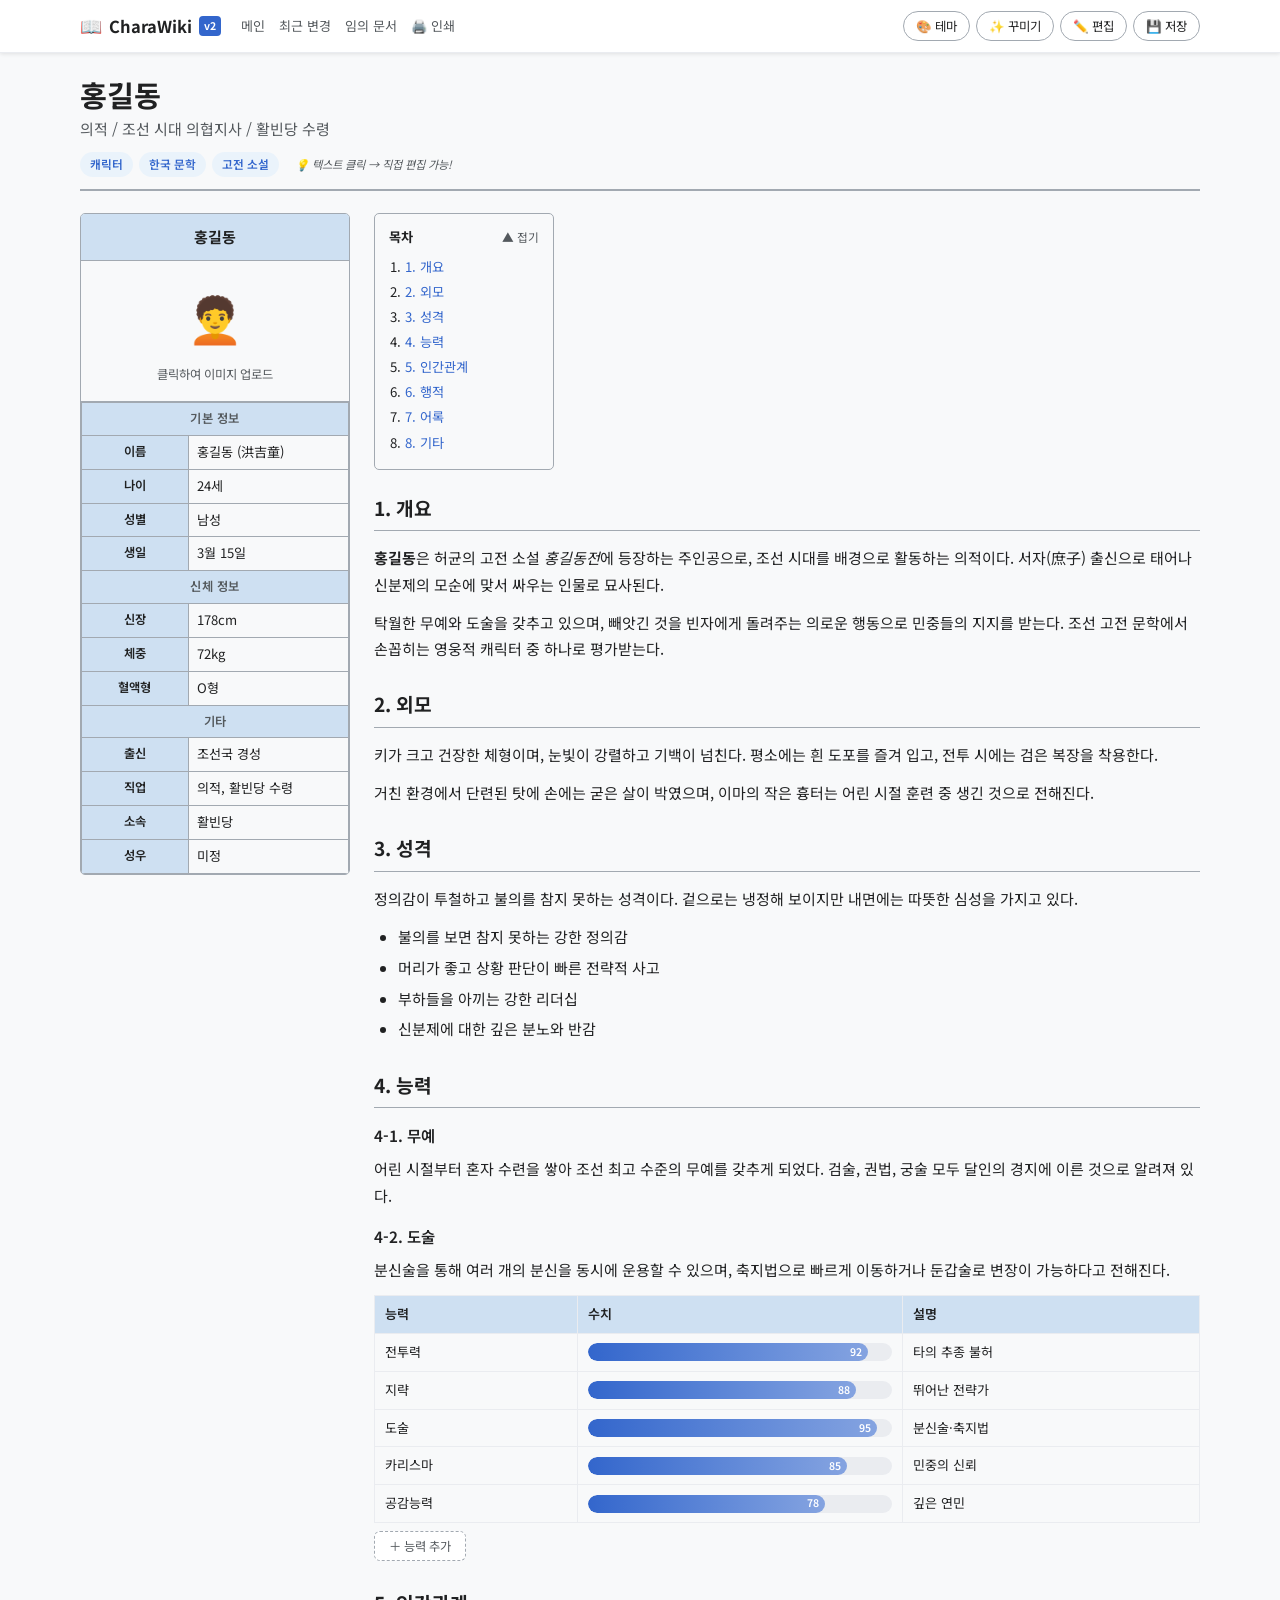
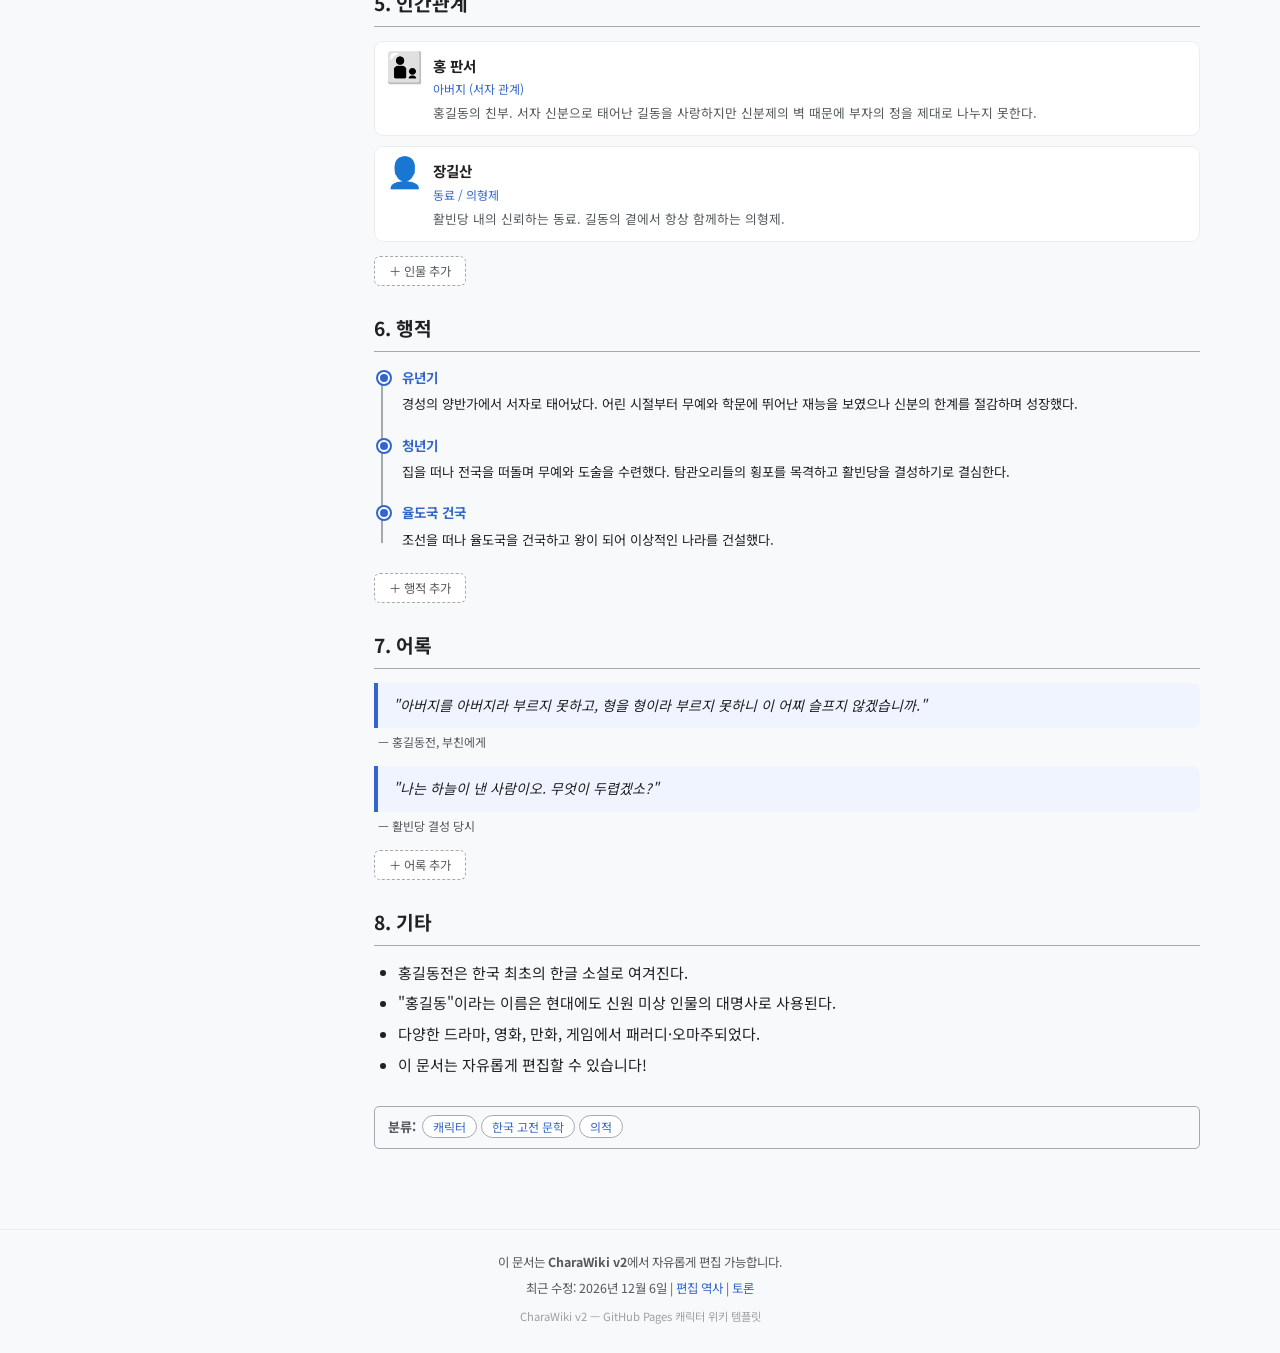
==== index.html @ f89cffa5 "Add files via upload" ====
<!DOCTYPE html>
<html lang="ko">
<head>
  <meta charset="UTF-8"/>
  <meta name="viewport" content="width=device-width, initial-scale=1.0"/>
  <title>CharaWiki v2</title>
  <link rel="stylesheet" href="style.css"/>
  <link rel="preconnect" href="https://fonts.googleapis.com"/>
  <link href="https://fonts.googleapis.com/css2?family=Noto+Serif+KR:wght@300;400;600;700&family=Noto+Sans+KR:wght@300;400;500;700&family=Do+Hyeon&family=Gaegu:wght@400;700&display=swap" rel="stylesheet"/>
</head>
<body class="theme-default font-gothic pattern-none cursor-default anim-normal">

<!-- ===== CUSTOM CURSOR ===== -->
<div class="cursor-dot" id="cursorDot"></div>
<div class="cursor-ring" id="cursorRing"></div>

<!-- ===== NAVBAR ===== -->
<header class="navbar">
  <div class="navbar-inner">
    <div class="navbar-logo">
      <span class="logo-icon">📖</span>
      <span class="logo-text">CharaWiki</span>
      <span class="logo-ver">v2</span>
    </div>
    <nav class="navbar-links">
      <a href="#">메인</a>
      <a href="#">최근 변경</a>
      <a href="#">임의 문서</a>
      <a href="#" id="printBtn">🖨️ 인쇄</a>
    </nav>
    <div class="navbar-actions">
      <button class="nav-btn" id="themeToggleBtn">🎨 테마</button>
      <button class="nav-btn" id="decorToggleBtn">✨ 꾸미기</button>
      <button class="nav-btn" id="editToggleBtn">✏️ 편집</button>
      <button class="nav-btn" id="exportBtn">💾 저장</button>
    </div>
  </div>
</header>

<!-- ===== THEME PANEL ===== -->
<div class="panel" id="themePanel">
  <div class="panel-header"><span>🎨 테마 선택</span><button class="panel-close" data-target="themePanel">✕</button></div>
  <div class="theme-grid">
    <button class="theme-btn active" data-theme="default"><span class="tp tp-default"></span>☀️ 기본</button>
    <button class="theme-btn" data-theme="dark"><span class="tp tp-dark"></span>🌙 다크</button>
    <button class="theme-btn" data-theme="sakura"><span class="tp tp-sakura"></span>🌸 사쿠라</button>
    <button class="theme-btn" data-theme="ocean"><span class="tp tp-ocean"></span>🌊 오션</button>
    <button class="theme-btn" data-theme="forest"><span class="tp tp-forest"></span>🌿 포레스트</button>
    <button class="theme-btn" data-theme="galaxy"><span class="tp tp-galaxy"></span>⭐ 갤럭시</button>
    <button class="theme-btn" data-theme="retro"><span class="tp tp-retro"></span>📺 레트로</button>
    <button class="theme-btn" data-theme="halloween"><span class="tp tp-halloween"></span>🎃 할로윈</button>
    <button class="theme-btn" data-theme="xmas"><span class="tp tp-xmas"></span>🎄 크리스마스</button>
  </div>
</div>

<!-- ===== DECOR PANEL ===== -->
<div class="panel" id="decorPanel">
  <div class="panel-header"><span>✨ 꾸미기</span><button class="panel-close" data-target="decorPanel">✕</button></div>

  <div class="ds"><label class="dl">폰트</label>
    <div class="do">
      <button class="db active" data-font="gothic">고딕</button>
      <button class="db" data-font="serif">명조</button>
      <button class="db" data-font="handwriting">손글씨</button>
      <button class="db" data-font="cute">큐트</button>
    </div>
  </div>

  <div class="ds"><label class="dl">배경 패턴</label>
    <div class="do">
      <button class="db active" data-pattern="none">없음</button>
      <button class="db" data-pattern="grid">격자</button>
      <button class="db" data-pattern="dot">도트</button>
      <button class="db" data-pattern="diagonal">대각선</button>
      <button class="db" data-pattern="wave">물결</button>
      <button class="db" data-pattern="star">별</button>
    </div>
  </div>

  <div class="ds"><label class="dl">배경 이미지</label>
    <div class="do" style="flex-direction:column;gap:8px;">
      <div style="display:flex;gap:6px;flex-wrap:wrap;">
        <button class="db active" data-bgimg="none">없음</button>
        <button class="db" data-bgimg="upload">📁 업로드</button>
        <input type="file" id="bgImgUpload" accept="image/*" style="display:none"/>
      </div>
      <div style="display:flex;align-items:center;gap:8px;">
        <span style="font-size:0.8rem;color:var(--text-muted)">불투명도</span>
        <input type="range" id="bgOpacity" min="0" max="100" value="20" class="range-slider" style="flex:1"/>
        <span id="bgOpacityVal" style="font-size:0.8rem;width:32px">20%</span>
      </div>
    </div>
  </div>

  <div class="ds"><label class="dl">인포박스 테두리</label>
    <div class="do">
      <button class="db active" data-border="solid">실선</button>
      <button class="db" data-border="dashed">점선</button>
      <button class="db" data-border="double">이중선</button>
      <button class="db" data-border="shadow">그림자</button>
      <button class="db" data-border="glow">글로우</button>
    </div>
  </div>

  <div class="ds"><label class="dl">섹션 구분선</label>
    <div class="do">
      <button class="db active" data-divider="solid">실선</button>
      <button class="db" data-divider="dashed">점선</button>
      <button class="db" data-divider="gradient">그라데이션</button>
      <button class="db" data-divider="double">이중선</button>
      <button class="db" data-divider="none">없음</button>
    </div>
  </div>

  <div class="ds"><label class="dl">섹션 카드 스타일</label>
    <div class="do">
      <button class="db active" data-card="off">기본</button>
      <button class="db" data-card="on">카드형</button>
    </div>
  </div>

  <div class="ds"><label class="dl">커스텀 커서</label>
    <div class="do">
      <button class="db active" data-cursor="default">기본</button>
      <button class="db" data-cursor="star">⭐ 별</button>
      <button class="db" data-cursor="heart">❤️ 하트</button>
      <button class="db" data-cursor="pen">✒️ 펜</button>
    </div>
  </div>

  <div class="ds"><label class="dl">애니메이션</label>
    <div class="do">
      <button class="db" data-anim="none">없음</button>
      <button class="db active" data-anim="normal">보통</button>
      <button class="db" data-anim="strong">강하게</button>
    </div>
  </div>

  <div class="ds"><label class="dl">인포박스 위치</label>
    <div class="do">
      <button class="db active" data-ibpos="right">우측</button>
      <button class="db" data-ibpos="left">좌측</button>
      <button class="db" data-ibpos="top">상단</button>
    </div>
  </div>

  <div class="ds"><label class="dl">강조 색상</label>
    <div class="color-row">
      <button class="cdot active" data-color="#3366cc" style="background:#3366cc"></button>
      <button class="cdot" data-color="#cc3333" style="background:#cc3333"></button>
      <button class="cdot" data-color="#33aa66" style="background:#33aa66"></button>
      <button class="cdot" data-color="#cc6600" style="background:#cc6600"></button>
      <button class="cdot" data-color="#9933cc" style="background:#9933cc"></button>
      <button class="cdot" data-color="#cc3388" style="background:#cc3388"></button>
      <button class="cdot" data-color="#00aaaa" style="background:#00aaaa"></button>
      <button class="cdot" data-color="#886633" style="background:#886633"></button>
      <input type="color" id="customAccent" value="#3366cc" class="color-input" title="직접 선택"/>
    </div>
  </div>

  <div class="ds"><label class="dl">글자 크기 <span id="fszVal">15px</span></label>
    <input type="range" id="fszRange" min="13" max="20" value="15" class="range-slider"/>
  </div>

  <div class="ds">
    <button class="btn-reset" id="resetDecor">🔄 꾸미기 초기화</button>
  </div>
</div>

<!-- ===== EDIT PANEL ===== -->
<div class="panel" id="editPanel">
  <div class="panel-header"><span>✏️ 편집 도구</span><button class="panel-close" data-target="editPanel">✕</button></div>

  <div class="ds"><label class="dl">섹션 추가</label>
    <div class="do" style="flex-direction:column;gap:6px;">
      <button class="db full-btn" id="addSectionBtn">📄 새 섹션 추가</button>
      <button class="db full-btn" id="addGalleryBtn">🖼️ 갤러리 섹션 추가</button>
      <button class="db full-btn" id="addVideoBtn">▶️ 유튜브 섹션 추가</button>
      <button class="db full-btn" id="addLinksBtn">🔗 외부 링크 섹션 추가</button>
    </div>
  </div>

  <div class="ds"><label class="dl">인포박스</label>
    <div class="do" style="flex-direction:column;gap:6px;">
      <button class="db full-btn" id="addRowBtn">＋ 항목 추가</button>
      <button class="db full-btn" id="addInfoHeaderBtn">＋ 소제목 추가</button>
    </div>
  </div>

  <div class="ds"><label class="dl">분류 태그</label>
    <div style="display:flex;gap:6px;">
      <input type="text" id="newTagInput" class="mini-input" placeholder="태그 입력"/>
      <button class="db" id="addTagBtn">추가</button>
    </div>
  </div>

  <div class="ds"><label class="dl">데이터</label>
    <div class="do" style="flex-direction:column;gap:6px;">
      <button class="db full-btn" id="exportJsonBtn">📤 JSON 내보내기</button>
      <button class="db full-btn" id="importJsonBtn">📥 JSON 불러오기</button>
      <input type="file" id="importJsonFile" accept=".json" style="display:none"/>
    </div>
  </div>

  <div class="ds"><label class="dl">페이지</label>
    <div class="do" style="flex-direction:column;gap:6px;">
      <button class="db full-btn" id="copyUrlBtn">🔗 URL 복사</button>
      <button class="db full-btn" id="printBtn2">🖨️ 인쇄 / PDF 저장</button>
    </div>
  </div>
</div>

<!-- ===== OVERLAY ===== -->
<div class="panel-overlay" id="panelOverlay"></div>

<!-- ===== BG IMAGE LAYER ===== -->
<div class="bg-img-layer" id="bgImgLayer"></div>

<!-- ===== WIKI WRAP ===== -->
<div class="wiki-wrap">

  <!-- TITLE AREA -->
  <div class="wiki-title-area">
    <h1 class="wiki-title" id="charName" contenteditable="true">홍길동</h1>
    <div class="wiki-subtitle" contenteditable="true">의적 / 조선 시대 의협지사 / 활빈당 수령</div>
    <div class="wiki-meta">
      <span class="wiki-tag">캐릭터</span>
      <span class="wiki-tag">한국 문학</span>
      <span class="wiki-tag editable-tag" contenteditable="true">고전 소설</span>
      <div class="tag-list" id="tagList"></div>
      <span class="edit-hint">💡 텍스트 클릭 → 직접 편집 가능!</span>
    </div>
  </div>

  <!-- BODY -->
  <div class="wiki-body" id="wikiBody">

    <!-- INFOBOX -->
    <aside class="infobox border-solid" id="infobox">
      <div class="infobox-title" contenteditable="true">홍길동</div>

      <!-- IMAGE AREA -->
      <div class="infobox-img-wrap" id="imgWrap">
        <div class="img-placeholder" id="imgPlaceholder">
          <div class="img-icon">🧑‍🦱</div>
          <div class="img-hint">클릭하여 이미지 업로드</div>
          <input type="file" id="imgUpload" accept="image/*" class="img-file"/>
        </div>
        <div class="img-loaded hidden" id="imgLoaded">
          <img id="charImg" src="" alt="캐릭터"/>
          <div class="img-caption" id="imgCaption" contenteditable="true">캐릭터 이미지</div>
          <div class="img-filter-row">
            <button class="filt-btn active" data-filter="none">원본</button>
            <button class="filt-btn" data-filter="sepia">세피아</button>
            <button class="filt-btn" data-filter="grayscale">흑백</button>
            <button class="filt-btn" data-filter="bright">밝게</button>
          </div>
          <button class="img-remove-btn" id="removeImgBtn">✕ 이미지 제거</button>
        </div>
      </div>

      <table class="infobox-table"><tbody id="infoTableBody">
        <tr><th colspan="2" class="info-head">기본 정보</th></tr>
        <tr><th>이름</th><td contenteditable="true">홍길동 (洪吉童)</td></tr>
        <tr><th>나이</th><td contenteditable="true">24세</td></tr>
        <tr><th>성별</th><td contenteditable="true">남성</td></tr>
        <tr><th>생일</th><td contenteditable="true">3월 15일</td></tr>
        <tr><th colspan="2" class="info-head">신체 정보</th></tr>
        <tr><th>신장</th><td contenteditable="true">178cm</td></tr>
        <tr><th>체중</th><td contenteditable="true">72kg</td></tr>
        <tr><th>혈액형</th><td contenteditable="true">O형</td></tr>
        <tr><th colspan="2" class="info-head">기타</th></tr>
        <tr><th>출신</th><td contenteditable="true">조선국 경성</td></tr>
        <tr><th>직업</th><td contenteditable="true">의적, 활빈당 수령</td></tr>
        <tr><th>소속</th><td contenteditable="true">활빈당</td></tr>
        <tr><th>성우</th><td contenteditable="true">미정</td></tr>
      </tbody></table>
    </aside>

    <!-- ARTICLE -->
    <article class="article" id="article">

      <!-- TOC -->
      <div class="toc" id="toc">
        <div class="toc-title">목차 <button class="toc-toggle" id="tocToggle">▲ 접기</button></div>
        <ol class="toc-list" id="tocList">
          <li><a href="#sec-intro">1. 개요</a></li>
          <li><a href="#sec-appearance">2. 외모</a></li>
          <li><a href="#sec-personality">3. 성격</a></li>
          <li><a href="#sec-abilities">4. 능력</a></li>
          <li><a href="#sec-relations">5. 인간관계</a></li>
          <li><a href="#sec-history">6. 행적</a></li>
          <li><a href="#sec-quotes">7. 어록</a></li>
          <li><a href="#sec-trivia">8. 기타</a></li>
        </ol>
      </div>

      <!-- SECTIONS -->
      <section class="wiki-section" id="sec-intro" data-title="개요">
        <div class="section-header-row">
          <h2 class="section-heading">1. 개요</h2>
          <div class="section-tools"><button class="sec-del-btn" title="섹션 삭제">🗑️</button></div>
        </div>
        <div class="section-divider divider-solid"></div>
        <p contenteditable="true"><strong>홍길동</strong>은 허균의 고전 소설 <em>홍길동전</em>에 등장하는 주인공으로, 조선 시대를 배경으로 활동하는 의적이다. 서자(庶子) 출신으로 태어나 신분제의 모순에 맞서 싸우는 인물로 묘사된다.</p>
        <p contenteditable="true">탁월한 무예와 도술을 갖추고 있으며, 빼앗긴 것을 빈자에게 돌려주는 의로운 행동으로 민중들의 지지를 받는다. 조선 고전 문학에서 손꼽히는 영웅적 캐릭터 중 하나로 평가받는다.</p>
      </section>

      <section class="wiki-section" id="sec-appearance" data-title="외모">
        <div class="section-header-row">
          <h2 class="section-heading">2. 외모</h2>
          <div class="section-tools"><button class="sec-del-btn" title="섹션 삭제">🗑️</button></div>
        </div>
        <div class="section-divider divider-solid"></div>
        <p contenteditable="true">키가 크고 건장한 체형이며, 눈빛이 강렬하고 기백이 넘친다. 평소에는 흰 도포를 즐겨 입고, 전투 시에는 검은 복장을 착용한다.</p>
        <p contenteditable="true">거친 환경에서 단련된 탓에 손에는 굳은 살이 박였으며, 이마의 작은 흉터는 어린 시절 훈련 중 생긴 것으로 전해진다.</p>
      </section>

      <section class="wiki-section" id="sec-personality" data-title="성격">
        <div class="section-header-row">
          <h2 class="section-heading">3. 성격</h2>
          <div class="section-tools"><button class="sec-del-btn" title="섹션 삭제">🗑️</button></div>
        </div>
        <div class="section-divider divider-solid"></div>
        <p contenteditable="true">정의감이 투철하고 불의를 참지 못하는 성격이다. 겉으로는 냉정해 보이지만 내면에는 따뜻한 심성을 가지고 있다.</p>
        <ul contenteditable="true">
          <li>불의를 보면 참지 못하는 강한 정의감</li>
          <li>머리가 좋고 상황 판단이 빠른 전략적 사고</li>
          <li>부하들을 아끼는 강한 리더십</li>
          <li>신분제에 대한 깊은 분노와 반감</li>
        </ul>
      </section>

      <section class="wiki-section" id="sec-abilities" data-title="능력">
        <div class="section-header-row">
          <h2 class="section-heading">4. 능력</h2>
          <div class="section-tools"><button class="sec-del-btn" title="섹션 삭제">🗑️</button></div>
        </div>
        <div class="section-divider divider-solid"></div>
        <h3 class="subsec-heading">4-1. 무예</h3>
        <p contenteditable="true">어린 시절부터 혼자 수련을 쌓아 조선 최고 수준의 무예를 갖추게 되었다. 검술, 권법, 궁술 모두 달인의 경지에 이른 것으로 알려져 있다.</p>

        <h3 class="subsec-heading">4-2. 도술</h3>
        <p contenteditable="true">분신술을 통해 여러 개의 분신을 동시에 운용할 수 있으며, 축지법으로 빠르게 이동하거나 둔갑술로 변장이 가능하다고 전해진다.</p>

        <div class="ability-wrap">
          <table class="ability-table">
            <thead><tr><th>능력</th><th>수치</th><th>설명</th></tr></thead>
            <tbody id="abilityTableBody">
              <tr><td contenteditable="true">전투력</td><td><div class="bar-wrap"><div class="bar" style="width:92%"><span>92</span></div></div></td><td contenteditable="true">타의 추종 불허</td></tr>
              <tr><td contenteditable="true">지략</td><td><div class="bar-wrap"><div class="bar" style="width:88%"><span>88</span></div></div></td><td contenteditable="true">뛰어난 전략가</td></tr>
              <tr><td contenteditable="true">도술</td><td><div class="bar-wrap"><div class="bar" style="width:95%"><span>95</span></div></div></td><td contenteditable="true">분신술·축지법</td></tr>
              <tr><td contenteditable="true">카리스마</td><td><div class="bar-wrap"><div class="bar" style="width:85%"><span>85</span></div></div></td><td contenteditable="true">민중의 신뢰</td></tr>
              <tr><td contenteditable="true">공감능력</td><td><div class="bar-wrap"><div class="bar" style="width:78%"><span>78</span></div></div></td><td contenteditable="true">깊은 연민</td></tr>
            </tbody>
          </table>
          <button class="add-ability-btn" id="addAbilityBtn">＋ 능력 추가</button>
        </div>
      </section>

      <section class="wiki-section" id="sec-relations" data-title="인간관계">
        <div class="section-header-row">
          <h2 class="section-heading">5. 인간관계</h2>
          <div class="section-tools"><button class="sec-del-btn" title="섹션 삭제">🗑️</button></div>
        </div>
        <div class="section-divider divider-solid"></div>
        <div class="relation-cards" id="relationCards">
          <div class="relation-card">
            <div class="rel-emoji-wrap"><button class="rel-emoji-btn" title="이모지 변경">👨‍👦</button></div>
            <div class="rel-info">
              <div class="rel-name" contenteditable="true">홍 판서</div>
              <div class="rel-type" contenteditable="true">아버지 (서자 관계)</div>
              <div class="rel-desc" contenteditable="true">홍길동의 친부. 서자 신분으로 태어난 길동을 사랑하지만 신분제의 벽 때문에 부자의 정을 제대로 나누지 못한다.</div>
            </div>
            <button class="rel-del">✕</button>
          </div>
          <div class="relation-card">
            <div class="rel-emoji-wrap"><button class="rel-emoji-btn" title="이모지 변경">👤</button></div>
            <div class="rel-info">
              <div class="rel-name" contenteditable="true">장길산</div>
              <div class="rel-type" contenteditable="true">동료 / 의형제</div>
              <div class="rel-desc" contenteditable="true">활빈당 내의 신뢰하는 동료. 길동의 곁에서 항상 함께하는 의형제.</div>
            </div>
            <button class="rel-del">✕</button>
          </div>
        </div>
        <button class="add-btn" id="addRelBtn">＋ 인물 추가</button>
      </section>

      <section class="wiki-section" id="sec-history" data-title="행적">
        <div class="section-header-row">
          <h2 class="section-heading">6. 행적</h2>
          <div class="section-tools"><button class="sec-del-btn" title="섹션 삭제">🗑️</button></div>
        </div>
        <div class="section-divider divider-solid"></div>
        <div class="timeline" id="timeline">
          <div class="tl-item">
            <div class="tl-dot"></div>
            <div class="tl-content">
              <div class="tl-date" contenteditable="true">유년기</div>
              <div class="tl-text" contenteditable="true">경성의 양반가에서 서자로 태어났다. 어린 시절부터 무예와 학문에 뛰어난 재능을 보였으나 신분의 한계를 절감하며 성장했다.</div>
              <button class="tl-del">✕</button>
            </div>
          </div>
          <div class="tl-item">
            <div class="tl-dot"></div>
            <div class="tl-content">
              <div class="tl-date" contenteditable="true">청년기</div>
              <div class="tl-text" contenteditable="true">집을 떠나 전국을 떠돌며 무예와 도술을 수련했다. 탐관오리들의 횡포를 목격하고 활빈당을 결성하기로 결심한다.</div>
              <button class="tl-del">✕</button>
            </div>
          </div>
          <div class="tl-item">
            <div class="tl-dot"></div>
            <div class="tl-content">
              <div class="tl-date" contenteditable="true">율도국 건국</div>
              <div class="tl-text" contenteditable="true">조선을 떠나 율도국을 건국하고 왕이 되어 이상적인 나라를 건설했다.</div>
              <button class="tl-del">✕</button>
            </div>
          </div>
        </div>
        <button class="add-btn" id="addTlBtn">＋ 행적 추가</button>
      </section>

      <section class="wiki-section" id="sec-quotes" data-title="어록">
        <div class="section-header-row">
          <h2 class="section-heading">7. 어록</h2>
          <div class="section-tools"><button class="sec-del-btn" title="섹션 삭제">🗑️</button></div>
        </div>
        <div class="section-divider divider-solid"></div>
        <div class="quotes-list" id="quotesList">
          <div class="quote-item">
            <blockquote contenteditable="true">"아버지를 아버지라 부르지 못하고, 형을 형이라 부르지 못하니 이 어찌 슬프지 않겠습니까."</blockquote>
            <div class="quote-src" contenteditable="true">— 홍길동전, 부친에게</div>
            <button class="quote-del">✕</button>
          </div>
          <div class="quote-item">
            <blockquote contenteditable="true">"나는 하늘이 낸 사람이오. 무엇이 두렵겠소?"</blockquote>
            <div class="quote-src" contenteditable="true">— 활빈당 결성 당시</div>
            <button class="quote-del">✕</button>
          </div>
        </div>
        <button class="add-btn" id="addQuoteBtn">＋ 어록 추가</button>
      </section>

      <section class="wiki-section" id="sec-trivia" data-title="기타">
        <div class="section-header-row">
          <h2 class="section-heading">8. 기타</h2>
          <div class="section-tools"><button class="sec-del-btn" title="섹션 삭제">🗑️</button></div>
        </div>
        <div class="section-divider divider-solid"></div>
        <ul contenteditable="true">
          <li>홍길동전은 한국 최초의 한글 소설로 여겨진다.</li>
          <li>"홍길동"이라는 이름은 현대에도 신원 미상 인물의 대명사로 사용된다.</li>
          <li>다양한 드라마, 영화, 만화, 게임에서 패러디·오마주되었다.</li>
          <li>이 문서는 자유롭게 편집할 수 있습니다!</li>
        </ul>
      </section>

      <!-- SECTION ANCHOR for new sections -->
      <div id="sectionsEnd"></div>

      <!-- CATEGORIES -->
      <div class="wiki-cats">
        <span class="cats-label">분류:</span>
        <div class="cats-list" id="catsList">
          <a class="cat-link" href="#">캐릭터</a>
          <a class="cat-link" href="#">한국 고전 문학</a>
          <a class="cat-link" href="#">의적</a>
        </div>
      </div>

    </article>
  </div><!-- end wiki-body -->
</div><!-- end wiki-wrap -->

<!-- ===== FOOTER ===== -->
<footer class="wiki-footer">
  <div class="footer-inner">
    <p>이 문서는 <strong>CharaWiki v2</strong>에서 자유롭게 편집 가능합니다.</p>
    <p>최근 수정: <span id="lastMod"></span> | <a href="#">편집 역사</a> | <a href="#">토론</a></p>
    <p class="footer-credit">CharaWiki v2 — GitHub Pages 캐릭터 위키 템플릿</p>
  </div>
</footer>

<!-- ===== MODALS ===== -->

<!-- Add Row Modal -->
<div class="modal" id="addRowModal">
  <div class="modal-box">
    <h3 class="modal-title">인포박스 항목 추가</h3>
    <label>항목 이름<input type="text" id="newRowKey" class="modal-input" placeholder="예: MBTI"/></label>
    <label>내용<input type="text" id="newRowVal" class="modal-input" placeholder="예: INTJ"/></label>
    <div class="modal-actions">
      <button class="btn-cancel" data-modal="addRowModal">취소</button>
      <button class="btn-ok" id="addRowOk">추가</button>
    </div>
  </div>
</div>

<!-- Add Section Modal -->
<div class="modal" id="addSectionModal">
  <div class="modal-box">
    <h3 class="modal-title">새 섹션 추가</h3>
    <label>섹션 제목<input type="text" id="newSecTitle" class="modal-input" placeholder="예: 명대사"/></label>
    <div class="modal-actions">
      <button class="btn-cancel" data-modal="addSectionModal">취소</button>
      <button class="btn-ok" id="addSectionOk">추가</button>
    </div>
  </div>
</div>

<!-- YouTube Modal -->
<div class="modal" id="videoModal">
  <div class="modal-box">
    <h3 class="modal-title">유튜브 영상 추가</h3>
    <label>유튜브 URL 또는 영상 ID<input type="text" id="ytUrl" class="modal-input" placeholder="예: https://youtu.be/xxxxx 또는 xxxxx"/></label>
    <label>섹션 제목<input type="text" id="ytTitle" class="modal-input" placeholder="예: 관련 영상"/></label>
    <div class="modal-actions">
      <button class="btn-cancel" data-modal="videoModal">취소</button>
      <button class="btn-ok" id="videoOk">추가</button>
    </div>
  </div>
</div>

<!-- Emoji Picker Modal -->
<div class="modal" id="emojiModal">
  <div class="modal-box">
    <h3 class="modal-title">이모지 선택</h3>
    <div class="emoji-grid" id="emojiGrid">
      👤👨👩👦👧👴👵🧑‍🦱🧑‍🦰🧑‍🦳🧑‍🦲🧙‍♂️🧙‍♀️🧚🧜‍♀️🧛‍♂️🤺🦸‍♂️🦸‍♀️🦹‍♂️🦹‍♀️🧝‍♀️🧞‍♂️🐉🐺🦊🐱🐻🦁🐯🐰🐸🐧🦋🌸🌺🌙⭐💫🔥💧🌊🌿🍀🎭🎪🎯🎲🏆👑💎🗡️🛡️🔮💌📖🎵🎶
    </div>
    <div class="modal-actions">
      <button class="btn-cancel" data-modal="emojiModal">취소</button>
    </div>
  </div>
</div>

<!-- Ability Add Modal -->
<div class="modal" id="abilityModal">
  <div class="modal-box">
    <h3 class="modal-title">능력 추가</h3>
    <label>능력 이름<input type="text" id="abilityName" class="modal-input" placeholder="예: 지구력"/></label>
    <label>수치 (0-100)<input type="number" id="abilityVal" class="modal-input" min="0" max="100" value="70"/></label>
    <label>설명<input type="text" id="abilityDesc" class="modal-input" placeholder="예: 뛰어난 체력"/></label>
    <div class="modal-actions">
      <button class="btn-cancel" data-modal="abilityModal">취소</button>
      <button class="btn-ok" id="abilityOk">추가</button>
    </div>
  </div>
</div>

<!-- Export Modal -->
<div class="modal" id="exportModal">
  <div class="modal-box" style="max-width:480px">
    <h3 class="modal-title">📤 JSON 내보내기</h3>
    <p style="font-size:0.85rem;color:var(--text-muted);margin-bottom:8px">아래 내용을 복사해서 저장하세요.</p>
    <textarea id="exportTextarea" style="width:100%;height:200px;font-size:0.78rem;border:1px solid var(--border);background:var(--bg);color:var(--text);border-radius:6px;padding:8px;font-family:monospace;resize:vertical;" readonly></textarea>
    <div class="modal-actions">
      <button class="btn-cancel" data-modal="exportModal">닫기</button>
      <button class="btn-ok" id="copyJsonBtn">📋 복사</button>
    </div>
  </div>
</div>

<script src="script.js"></script>
</body>
</html>
---- style.css ----
/* ===================================================
   CharaWiki v2 — style.css
=================================================== */

/* ========== CSS VARIABLES / THEMES ========== */
:root {
  --accent: #3366cc;
  --bg: #f8f9fa;
  --bg-c: #ffffff;
  --bg-ib: #f8f9fa;
  --bg-ibh: #cee0f2;
  --bg-toc: #f8f9fa;
  --bg-nav: #ffffff;
  --text: #202122;
  --text-m: #54595d;
  --text-link: #3366cc;
  --border: #a2a9b1;
  --border-l: #eaecf0;
  --border-ib: #a2a9b1;
  --quote-bg: #f0f4ff;
  --quote-border: #3366cc;
  --tag-bg: #eaf3fb;
  --tag-color: #3366cc;
  --tl-line: #a2a9b1;
  --footer-bg: #f8f9fa;
  --panel-bg: #ffffff;
  --rel-bg: #ffffff;
  --rel-border: #eaecf0;
  --nav-shadow: 0 1px 4px rgba(0,0,0,0.1);
  --panel-shadow: 0 8px 32px rgba(0,0,0,0.15);
}

.theme-dark {
  --accent:#5b9bd5; --bg:#1a1a2e; --bg-c:#16213e; --bg-ib:#0f3460;
  --bg-ibh:#1a4a7a; --bg-toc:#0f3460; --bg-nav:#16213e;
  --text:#e0e0e0; --text-m:#9aa5b4; --text-link:#5b9bd5;
  --border:#3a4a5a; --border-l:#2a3a4a; --border-ib:#3a5a7a;
  --quote-bg:#1a2a4a; --quote-border:#5b9bd5; --tag-bg:#1a3a5a; --tag-color:#5b9bd5;
  --tl-line:#3a5a7a; --footer-bg:#16213e; --panel-bg:#1e2a3a; --rel-bg:#1a2a3a; --rel-border:#2a3a4a;
  --nav-shadow:0 1px 4px rgba(0,0,0,.5); --panel-shadow:0 8px 32px rgba(0,0,0,.5);
}
.theme-sakura {
  --accent:#d4749a; --bg:#fff5f7; --bg-c:#ffffff; --bg-ib:#fff0f4;
  --bg-ibh:#f9cad7; --bg-toc:#fff5f8; --bg-nav:#fff0f4;
  --text:#3d1c2c; --text-m:#9a6070; --text-link:#c05075;
  --border:#e8a0b4; --border-l:#fce4ec; --border-ib:#e8a0b4;
  --quote-bg:#fff0f6; --quote-border:#d4749a; --tag-bg:#fce4ec; --tag-color:#c05075;
  --tl-line:#e8a0b4; --footer-bg:#fff5f7; --panel-bg:#fff8fa; --rel-bg:#fff8fa; --rel-border:#fce4ec;
  --nav-shadow:0 1px 4px rgba(212,116,154,.2); --panel-shadow:0 8px 32px rgba(212,116,154,.2);
}
.theme-ocean {
  --accent:#00bcd4; --bg:#e8f4f8; --bg-c:#f0f8fb; --bg-ib:#e0f2f7;
  --bg-ibh:#80cfe0; --bg-toc:#e8f6fa; --bg-nav:#006080;
  --text:#062a38; --text-m:#336070; --text-link:#007a9a;
  --border:#80b0c0; --border-l:#b0dce8; --border-ib:#6090a8;
  --quote-bg:#e0f8fc; --quote-border:#00bcd4; --tag-bg:#c8eaf2; --tag-color:#006080;
  --tl-line:#80b0c0; --footer-bg:#e8f4f8; --panel-bg:#f0f8fc; --rel-bg:#f0f8fc; --rel-border:#b0dce8;
  --nav-shadow:0 1px 4px rgba(0,96,128,.3); --panel-shadow:0 8px 32px rgba(0,188,212,.2);
}
.theme-forest {
  --accent:#4caf50; --bg:#f1f7f1; --bg-c:#f8fbf8; --bg-ib:#e8f5e9;
  --bg-ibh:#a5d6a7; --bg-toc:#ecf5ec; --bg-nav:#2e7d32;
  --text:#1b3c1c; --text-m:#4a6c4b; --text-link:#2e7d32;
  --border:#81c784; --border-l:#c8e6c9; --border-ib:#66bb6a;
  --quote-bg:#e8f5e9; --quote-border:#4caf50; --tag-bg:#c8e6c9; --tag-color:#2e7d32;
  --tl-line:#81c784; --footer-bg:#f1f7f1; --panel-bg:#f0f8f0; --rel-bg:#f0f8f0; --rel-border:#c8e6c9;
  --nav-shadow:0 1px 4px rgba(46,125,50,.3); --panel-shadow:0 8px 32px rgba(76,175,80,.2);
}
.theme-galaxy {
  --accent:#ce93d8; --bg:#0d0d1a; --bg-c:#111122; --bg-ib:#1a0d2e;
  --bg-ibh:#3a1a5a; --bg-toc:#130d24; --bg-nav:#0d0d1a;
  --text:#e8d8f8; --text-m:#9a80b4; --text-link:#ce93d8;
  --border:#4a2a7a; --border-l:#2a1a4a; --border-ib:#6a3a9a;
  --quote-bg:#1a0d2e; --quote-border:#ce93d8; --tag-bg:#2a1a4a; --tag-color:#ce93d8;
  --tl-line:#4a2a7a; --footer-bg:#0d0d1a; --panel-bg:#1a1030; --rel-bg:#1a1030; --rel-border:#2a1a4a;
  --nav-shadow:0 1px 4px rgba(206,147,216,.3); --panel-shadow:0 8px 32px rgba(206,147,216,.3);
}
.theme-retro {
  --accent:#d4a017; --bg:#fdf6e3; --bg-c:#fffff0; --bg-ib:#f5edd6;
  --bg-ibh:#e8d5a3; --bg-toc:#f5edd6; --bg-nav:#2c1810;
  --text:#2c1810; --text-m:#7a5c3a; --text-link:#8b4513;
  --border:#c8a96e; --border-l:#e8d5a3; --border-ib:#c8a96e;
  --quote-bg:#f5edd6; --quote-border:#d4a017; --tag-bg:#e8d5a3; --tag-color:#8b4513;
  --tl-line:#c8a96e; --footer-bg:#fdf6e3; --panel-bg:#fffff0; --rel-bg:#fffff0; --rel-border:#e8d5a3;
  --nav-shadow:0 2px 0 #c8a96e; --panel-shadow:4px 4px 0 #c8a96e;
}
.theme-halloween {
  --accent:#ff6b00; --bg:#1a0a00; --bg-c:#200d00; --bg-ib:#2d1500;
  --bg-ibh:#4d2500; --bg-toc:#2d1500; --bg-nav:#1a0a00;
  --text:#f5d0a9; --text-m:#c8a070; --text-link:#ff6b00;
  --border:#7a3a00; --border-l:#4d2500; --border-ib:#7a3a00;
  --quote-bg:#2d1500; --quote-border:#ff6b00; --tag-bg:#4d2500; --tag-color:#ff6b00;
  --tl-line:#7a3a00; --footer-bg:#1a0a00; --panel-bg:#200d00; --rel-bg:#200d00; --rel-border:#4d2500;
  --nav-shadow:0 1px 4px rgba(255,107,0,.3); --panel-shadow:0 8px 32px rgba(255,107,0,.3);
}
.theme-xmas {
  --accent:#cc0000; --bg:#f0fff0; --bg-c:#ffffff; --bg-ib:#e8f5e9;
  --bg-ibh:#a5d6a7; --bg-toc:#e8f5e9; --bg-nav:#155724;
  --text:#1a3a1a; --text-m:#4a6c4b; --text-link:#cc0000;
  --border:#4caf50; --border-l:#c8e6c9; --border-ib:#4caf50;
  --quote-bg:#ffebee; --quote-border:#cc0000; --tag-bg:#ffebee; --tag-color:#cc0000;
  --tl-line:#4caf50; --footer-bg:#f0fff0; --panel-bg:#ffffff; --rel-bg:#ffffff; --rel-border:#c8e6c9;
  --nav-shadow:0 1px 4px rgba(0,100,0,.3); --panel-shadow:0 8px 32px rgba(204,0,0,.2);
}

/* ========== FONT CLASSES ========== */
.font-gothic      { font-family:'Noto Sans KR','Apple SD Gothic Neo',sans-serif; }
.font-serif       { font-family:'Noto Serif KR','Batang',Georgia,serif; }
.font-handwriting { font-family:'Gaegu',cursive; }
.font-cute        { font-family:'Do Hyeon',sans-serif; }

/* ========== BACKGROUND PATTERNS ========== */
.pattern-grid {
  background-image:linear-gradient(var(--border-l) 1px,transparent 1px),
    linear-gradient(90deg,var(--border-l) 1px,transparent 1px);
  background-size:28px 28px;
}
.pattern-dot {
  background-image:radial-gradient(var(--border) 1.2px,transparent 1.2px);
  background-size:22px 22px;
}
.pattern-diagonal {
  background-image:repeating-linear-gradient(45deg,transparent,transparent 10px,var(--border-l) 10px,var(--border-l) 11px);
}
.pattern-wave {
  background-image:repeating-radial-gradient(ellipse at 0% 50%,transparent 0,transparent 4px,var(--border-l) 4px,var(--border-l) 5px);
  background-size:30px 10px;
}
.pattern-star {
  background-image:radial-gradient(circle,var(--accent) 1px,transparent 1px),
    radial-gradient(circle,var(--border-l) 1.5px,transparent 1.5px);
  background-size:30px 30px, 60px 60px;
  background-position:0 0, 15px 15px;
  opacity:.8;
}

/* ========== GALAXY STARS ========== */
.theme-galaxy::before {
  content:'';position:fixed;inset:0;pointer-events:none;z-index:0;
  background-image:
    radial-gradient(1px 1px at 10% 15%,rgba(255,255,255,.8) 0%,transparent 100%),
    radial-gradient(1px 1px at 30% 40%,rgba(255,255,255,.6) 0%,transparent 100%),
    radial-gradient(1.5px 1.5px at 55% 25%,rgba(255,255,255,.9) 0%,transparent 100%),
    radial-gradient(1px 1px at 75% 60%,rgba(255,255,255,.7) 0%,transparent 100%),
    radial-gradient(1px 1px at 20% 80%,rgba(255,255,255,.8) 0%,transparent 100%),
    radial-gradient(1px 1px at 85% 75%,rgba(255,255,255,.7) 0%,transparent 100%),
    radial-gradient(1px 1px at 50% 90%,rgba(255,255,255,.6) 0%,transparent 100%),
    radial-gradient(2px 2px at 90% 10%,rgba(255,255,255,.9) 0%,transparent 100%);
}

/* ========== CUSTOM CURSOR ========== */
.cursor-dot,.cursor-ring { pointer-events:none;position:fixed;z-index:9999;border-radius:50%; }
.cursor-dot  { width:8px;height:8px;background:var(--accent);transform:translate(-50%,-50%);transition:transform .1s; }
.cursor-ring { width:28px;height:28px;border:2px solid var(--accent);transform:translate(-50%,-50%);opacity:.5;transition:transform .15s,width .15s,height .15s; }
body.cursor-default .cursor-dot,body.cursor-default .cursor-ring { display:none; }

/* cursor emoji trail */
.cursor-trail { position:fixed;pointer-events:none;z-index:9998;font-size:1.1rem;opacity:0;transform:translate(-50%,-50%);animation:trailFade .6s ease forwards; }
@keyframes trailFade { 0%{opacity:.8;transform:translate(-50%,-50%) scale(1);}100%{opacity:0;transform:translate(-50%,-80%) scale(.5);} }

/* ========== ANIMATIONS ========== */
.anim-none section { animation:none !important; }
.anim-strong section { animation-duration:.5s !important; animation-timing-function:cubic-bezier(.34,1.56,.64,1) !important; }
@keyframes fadeUp { from{opacity:0;transform:translateY(20px);}to{opacity:1;transform:translateY(0);} }
@keyframes fadeLeft { from{opacity:0;transform:translateX(-20px);}to{opacity:1;transform:translateX(0);} }

/* ========== SECTION CARD STYLE ========== */
.card-on .wiki-section {
  background:var(--bg-c);
  border:1px solid var(--border-l);
  border-radius:10px;
  padding:20px;
  margin-bottom:20px;
  box-shadow:0 2px 8px rgba(0,0,0,0.05);
}

/* ========== RESET ========== */
*,*::before,*::after{box-sizing:border-box;margin:0;padding:0;}
html{scroll-behavior:smooth;font-size:15px;}
body{background:var(--bg);color:var(--text);line-height:1.75;transition:background .3s,color .3s;min-height:100vh;position:relative;}
a{color:var(--text-link);text-decoration:none;}
a:hover{text-decoration:underline;}
ul,ol{padding-left:1.6em;}
li{margin-bottom:.3em;}
[contenteditable]:hover{outline:1.5px dashed var(--accent);border-radius:3px;cursor:text;}
[contenteditable]:focus{outline:2px solid var(--accent);border-radius:3px;background:rgba(51,102,204,.04);}

/* ========== BG IMAGE LAYER ========== */
.bg-img-layer {
  position:fixed;inset:0;z-index:0;pointer-events:none;
  background-size:cover;background-position:center;
  opacity:0;transition:opacity .3s;
}

/* ========== NAVBAR ========== */
.navbar {
  position:sticky;top:0;z-index:100;
  background:var(--bg-nav);box-shadow:var(--nav-shadow);
  border-bottom:1px solid var(--border-l);transition:background .3s;
}
.navbar-inner {
  max-width:1160px;margin:0 auto;padding:0 20px;
  height:52px;display:flex;align-items:center;gap:20px;
}
.navbar-logo { display:flex;align-items:center;gap:7px;font-weight:700;font-size:1.1rem;color:var(--text);flex-shrink:0; }
.logo-icon{font-size:1.2rem;}
.logo-ver{font-size:.7rem;background:var(--accent);color:#fff;padding:1px 5px;border-radius:4px;font-weight:700;}
.navbar-links{display:flex;gap:14px;font-size:.87rem;flex:1;}
.navbar-links a{color:var(--text-m);}
.navbar-links a:hover{color:var(--accent);text-decoration:none;}
.navbar-actions{display:flex;gap:6px;}
.nav-btn{padding:5px 12px;border:1px solid var(--border);background:var(--bg-c);color:var(--text);border-radius:20px;cursor:pointer;font-size:.83rem;font-family:inherit;transition:background .2s,border-color .2s,color .2s;}
.nav-btn:hover{background:var(--accent);color:#fff;border-color:var(--accent);}

/* ========== PANELS ========== */
.panel {
  position:fixed;top:60px;right:16px;width:290px;
  max-height:calc(100vh - 76px);overflow-y:auto;
  background:var(--panel-bg);border:1px solid var(--border);border-radius:14px;
  box-shadow:var(--panel-shadow);z-index:200;
  transform:translateX(120%);opacity:0;pointer-events:none;
  transition:transform .3s cubic-bezier(.34,1.56,.64,1),opacity .25s;
}
.panel.open{transform:translateX(0);opacity:1;pointer-events:all;}
.panel-header{display:flex;justify-content:space-between;align-items:center;padding:13px 15px;border-bottom:1px solid var(--border-l);font-weight:700;font-size:.93rem;position:sticky;top:0;background:var(--panel-bg);z-index:1;}
.panel-close{background:none;border:none;cursor:pointer;color:var(--text-m);font-size:1rem;padding:2px 6px;border-radius:4px;font-family:inherit;}
.panel-close:hover{background:var(--border-l);color:var(--text);}
.panel-overlay{display:none;position:fixed;inset:0;z-index:150;}
.panel-overlay.active{display:block;}

/* decor sections */
.ds{padding:11px 14px;border-bottom:1px solid var(--border-l);}
.ds:last-child{border-bottom:none;}
.dl{display:block;font-size:.78rem;font-weight:700;color:var(--text-m);margin-bottom:7px;text-transform:uppercase;letter-spacing:.05em;}
.do{display:flex;flex-wrap:wrap;gap:5px;}
.db{padding:4px 11px;border:1px solid var(--border);background:var(--bg-c);color:var(--text);border-radius:20px;cursor:pointer;font-size:.8rem;font-family:inherit;transition:background .2s,border-color .2s,color .2s;}
.db:hover{border-color:var(--accent);color:var(--accent);}
.db.active{background:var(--accent);border-color:var(--accent);color:#fff;}
.full-btn{width:100%;text-align:left;border-radius:8px !important;padding:7px 12px !important;}
.full-btn:hover{border-color:var(--accent);color:var(--accent);}

/* color row */
.color-row{display:flex;gap:7px;align-items:center;flex-wrap:wrap;}
.cdot{width:24px;height:24px;border-radius:50%;border:2px solid transparent;cursor:pointer;outline:none;transition:transform .15s,box-shadow .15s;}
.cdot:hover{transform:scale(1.2);}
.cdot.active{border-color:var(--text);box-shadow:0 0 0 2px var(--accent);}
.color-input{width:26px;height:26px;border-radius:50%;border:2px solid var(--border);padding:0;cursor:pointer;background:none;overflow:hidden;}
.range-slider{width:100%;margin-top:5px;accent-color:var(--accent);}
.btn-reset{width:100%;padding:8px;background:var(--bg-c);border:1px solid var(--border);border-radius:8px;cursor:pointer;color:var(--text-m);font-size:.83rem;font-family:inherit;transition:.2s;}
.btn-reset:hover{background:#fee;color:#c33;border-color:#c33;}
.mini-input{flex:1;padding:5px 8px;border:1px solid var(--border);border-radius:6px;background:var(--bg);color:var(--text);font-size:.83rem;font-family:inherit;}
.mini-input:focus{outline:2px solid var(--accent);}

/* theme grid */
.theme-grid{display:grid;grid-template-columns:1fr 1fr 1fr;gap:8px;padding:12px;}
.theme-btn{display:flex;flex-direction:column;align-items:center;gap:5px;padding:8px 4px;border:2px solid var(--border-l);border-radius:10px;background:var(--bg-c);cursor:pointer;font-size:.75rem;font-family:inherit;color:var(--text);transition:border-color .2s,box-shadow .2s;}
.theme-btn:hover{border-color:var(--accent);}
.theme-btn.active{border-color:var(--accent);box-shadow:0 0 0 2px rgba(51,102,204,.2);}
.tp{width:52px;height:32px;border-radius:5px;border:1px solid rgba(0,0,0,.1);display:block;}
.tp-default{background:linear-gradient(135deg,#f8f9fa 50%,#3366cc 50%);}
.tp-dark   {background:linear-gradient(135deg,#1a1a2e 50%,#5b9bd5 50%);}
.tp-sakura {background:linear-gradient(135deg,#fff5f7 50%,#d4749a 50%);}
.tp-ocean  {background:linear-gradient(135deg,#e8f4f8 50%,#00bcd4 50%);}
.tp-forest {background:linear-gradient(135deg,#f1f7f1 50%,#4caf50 50%);}
.tp-galaxy {background:linear-gradient(135deg,#0d0d1a 50%,#ce93d8 50%);}
.tp-retro  {background:linear-gradient(135deg,#fdf6e3 50%,#d4a017 50%);}
.tp-halloween{background:linear-gradient(135deg,#1a0a00 50%,#ff6b00 50%);}
.tp-xmas   {background:linear-gradient(135deg,#f0fff0 50%,#cc0000 50%);}

/* ========== WIKI WRAP ========== */
.wiki-wrap{max-width:1160px;margin:0 auto;padding:24px 20px 40px;position:relative;z-index:1;}

/* ---- Title ---- */
.wiki-title-area{border-bottom:2px solid var(--border);padding-bottom:12px;margin-bottom:22px;}
.wiki-title{font-size:1.95rem;font-weight:700;color:var(--text);line-height:1.2;}
.wiki-subtitle{color:var(--text-m);font-size:1rem;margin-top:4px;}
.wiki-meta{display:flex;gap:6px;align-items:center;flex-wrap:wrap;margin-top:10px;}
.wiki-tag{padding:2px 10px;background:var(--tag-bg);color:var(--tag-color);border-radius:20px;font-size:.78rem;font-weight:600;}
.tag-list{display:flex;gap:5px;flex-wrap:wrap;}
.tag-item{display:flex;align-items:center;gap:4px;padding:2px 8px;background:var(--tag-bg);color:var(--tag-color);border-radius:20px;font-size:.78rem;}
.tag-item .tag-del{background:none;border:none;cursor:pointer;color:var(--tag-color);font-size:.75rem;padding:0 2px;line-height:1;}
.edit-hint{font-size:.75rem;color:var(--text-m);font-style:italic;margin-left:4px;}

/* ---- Body Layout ---- */
.wiki-body{display:flex;gap:24px;align-items:flex-start;}
.wiki-body.ibpos-left{flex-direction:row-reverse;}
.wiki-body.ibpos-top{flex-direction:column;}
.wiki-body.ibpos-top .infobox{width:100%;margin-bottom:20px;}
.article{flex:1;min-width:0;}

/* ========== INFOBOX ========== */
.infobox{width:270px;flex-shrink:0;background:var(--bg-ib);font-size:.875rem;border-radius:5px;overflow:hidden;transition:border .25s,box-shadow .25s;}
.border-solid {border:1px solid var(--border-ib);}
.border-dashed{border:2px dashed var(--border-ib);}
.border-double{border:3px double var(--border-ib);}
.border-shadow{border:1px solid var(--border-ib);box-shadow:5px 5px 0 var(--accent);}
.border-glow  {border:1px solid var(--accent);box-shadow:0 0 12px var(--accent),0 0 24px rgba(51,102,204,.2);}
.infobox-title{background:var(--bg-ibh);text-align:center;padding:10px;font-weight:700;font-size:1rem;color:var(--text);border-bottom:1px solid var(--border-ib);}

/* Image */
.infobox-img-wrap{border-bottom:1px solid var(--border-ib);position:relative;}
.img-placeholder{display:flex;flex-direction:column;align-items:center;justify-content:center;gap:8px;min-height:140px;color:var(--text-m);font-size:.82rem;cursor:pointer;padding:16px;position:relative;transition:background .2s;}
.img-placeholder:hover{background:var(--border-l);}
.img-icon{font-size:3rem;}
.img-hint{text-align:center;line-height:1.5;}
.img-file{position:absolute;inset:0;opacity:0;cursor:pointer;width:100%;height:100%;}
.img-loaded{padding:8px;}
.img-loaded img{width:100%;max-height:240px;object-fit:cover;border-radius:4px;display:block;}
.img-caption{font-size:.78rem;color:var(--text-m);text-align:center;margin-top:4px;}
.img-filter-row{display:flex;gap:4px;justify-content:center;margin-top:6px;flex-wrap:wrap;}
.filt-btn{padding:2px 8px;border:1px solid var(--border);background:var(--bg-c);color:var(--text);border-radius:12px;cursor:pointer;font-size:.75rem;font-family:inherit;}
.filt-btn.active{background:var(--accent);border-color:var(--accent);color:#fff;}
.img-remove-btn{display:block;width:100%;margin-top:6px;padding:4px;background:none;border:1px dashed var(--border);border-radius:5px;color:var(--text-m);cursor:pointer;font-size:.78rem;font-family:inherit;transition:.2s;}
.img-remove-btn:hover{border-color:#c33;color:#c33;}
.hidden{display:none !important;}

/* infobox table */
.infobox-table{width:100%;border-collapse:collapse;}
.infobox-table th,.infobox-table td{padding:5px 8px;border:1px solid var(--border-ib);vertical-align:top;}
.infobox-table th{background:var(--bg-ibh);font-weight:600;width:40%;font-size:.82rem;white-space:nowrap;}
.infobox-table td{background:var(--bg-ib);}
.info-head{background:var(--bg-ibh) !important;text-align:center;font-size:.8rem;font-weight:700;color:var(--text-m);letter-spacing:.04em;}

/* ========== TOC ========== */
.toc{background:var(--bg-toc);border:1px solid var(--border);display:inline-block;min-width:180px;max-width:380px;padding:11px 14px 13px;margin-bottom:22px;font-size:.88rem;border-radius:5px;}
.toc-title{font-weight:700;margin-bottom:7px;display:flex;justify-content:space-between;align-items:center;}
.toc-toggle{background:none;border:none;cursor:pointer;font-size:.78rem;color:var(--text-m);font-family:inherit;}
.toc-toggle:hover{color:var(--accent);}
.toc-list{padding-left:1.2em;}
.toc-list li{margin-bottom:2px;}
.toc-list a{color:var(--text-link);}
.toc-collapsed .toc-list{display:none;}

/* ========== SECTIONS ========== */
.wiki-section{margin-bottom:26px;animation:fadeUp .35s ease both;}
.wiki-section:nth-child(1){animation-delay:.05s}
.wiki-section:nth-child(2){animation-delay:.1s}
.wiki-section:nth-child(3){animation-delay:.15s}
.wiki-section:nth-child(4){animation-delay:.2s}
.wiki-section:nth-child(5){animation-delay:.25s}
.wiki-section:nth-child(6){animation-delay:.3s}
.wiki-section:nth-child(7){animation-delay:.35s}
.wiki-section:nth-child(8){animation-delay:.4s}

.section-header-row{display:flex;justify-content:space-between;align-items:center;margin-bottom:5px;}
.section-heading{font-size:1.28rem;font-weight:700;color:var(--text);}
.subsec-heading{font-size:1.03rem;font-weight:600;color:var(--text);margin:14px 0 7px;}
.section-tools{display:flex;gap:4px;opacity:0;transition:opacity .2s;}
.wiki-section:hover .section-tools{opacity:1;}
.sec-del-btn{background:none;border:none;cursor:pointer;font-size:.9rem;padding:3px 6px;border-radius:5px;transition:.2s;}
.sec-del-btn:hover{background:#fee;}

.section-divider{margin-bottom:14px;}
.divider-solid  {border-bottom:1px solid var(--border);}
.divider-dashed {border-bottom:2px dashed var(--border);}
.divider-gradient{height:2px;background:linear-gradient(90deg,var(--accent),transparent);border:none;}
.divider-double {height:5px;border-top:2px solid var(--border);border-bottom:2px solid var(--border);}
.divider-none   {border:none;}
p{margin-bottom:12px;}

/* ========== ABILITY TABLE ========== */
.ability-wrap{margin-top:12px;overflow-x:auto;}
.ability-table{width:100%;border-collapse:collapse;font-size:.87rem;}
.ability-table th,.ability-table td{padding:7px 10px;border:1px solid var(--border-l);text-align:left;}
.ability-table th{background:var(--bg-ibh);font-weight:600;}
.bar-wrap{background:var(--border-l);border-radius:20px;height:18px;overflow:hidden;min-width:90px;}
.bar{height:100%;background:linear-gradient(90deg,var(--accent),color-mix(in srgb,var(--accent) 60%,white));border-radius:20px;display:flex;align-items:center;justify-content:flex-end;padding-right:6px;font-size:.7rem;color:#fff;font-weight:600;transition:width .5s ease;}
.add-ability-btn{margin-top:8px;padding:5px 14px;background:var(--bg-c);border:1px dashed var(--border);border-radius:6px;cursor:pointer;color:var(--text-m);font-size:.82rem;font-family:inherit;transition:.2s;}
.add-ability-btn:hover{border-color:var(--accent);color:var(--accent);}

/* ========== RELATIONS ========== */
.relation-cards{display:flex;flex-direction:column;gap:10px;margin-bottom:10px;}
.relation-card{display:flex;gap:10px;padding:11px;background:var(--rel-bg);border:1px solid var(--rel-border);border-radius:9px;position:relative;transition:border-color .2s;}
.relation-card:hover{border-color:var(--accent);}
.rel-emoji-wrap{flex-shrink:0;}
.rel-emoji-btn{background:none;border:none;font-size:2rem;cursor:pointer;line-height:1;padding:0;transition:transform .2s;}
.rel-emoji-btn:hover{transform:scale(1.15);}
.rel-info{flex:1;min-width:0;}
.rel-name{font-weight:700;font-size:.97rem;}
.rel-type{font-size:.8rem;color:var(--accent);margin-bottom:3px;}
.rel-desc{font-size:.85rem;color:var(--text-m);}
.rel-del{position:absolute;top:7px;right:7px;background:none;border:none;cursor:pointer;color:var(--text-m);font-size:.8rem;padding:2px 5px;border-radius:4px;opacity:0;transition:opacity .2s,background .2s;}
.relation-card:hover .rel-del{opacity:1;}
.rel-del:hover{background:#fee;color:#c33;}

/* ========== TIMELINE ========== */
.timeline{position:relative;padding-left:28px;margin-bottom:10px;}
.timeline::before{content:'';position:absolute;left:7px;top:8px;bottom:8px;width:2px;background:var(--tl-line);}
.tl-item{position:relative;margin-bottom:18px;}
.tl-dot{position:absolute;left:-24px;top:6px;width:12px;height:12px;border-radius:50%;background:var(--accent);border:2px solid var(--bg-c);box-shadow:0 0 0 2px var(--accent);}
.tl-content{position:relative;}
.tl-date{font-weight:700;color:var(--accent);margin-bottom:3px;font-size:.9rem;}
.tl-text{font-size:.88rem;}
.tl-del{position:absolute;top:0;right:0;background:none;border:none;cursor:pointer;color:var(--text-m);font-size:.78rem;padding:2px 5px;border-radius:4px;opacity:0;transition:.2s;}
.tl-item:hover .tl-del{opacity:1;}
.tl-del:hover{background:#fee;color:#c33;}

/* ========== QUOTES ========== */
.quotes-list{display:flex;flex-direction:column;gap:14px;margin-bottom:10px;}
.quote-item{position:relative;}
.quote-item blockquote{background:var(--quote-bg);border-left:4px solid var(--quote-border);padding:11px 15px;font-size:.93rem;line-height:1.7;font-style:italic;border-radius:0 7px 7px 0;color:var(--text);}
.quote-src{font-size:.8rem;color:var(--text-m);margin-top:3px;padding-left:4px;}
.quote-del{position:absolute;top:7px;right:7px;background:none;border:none;cursor:pointer;color:var(--text-m);font-size:.8rem;padding:2px 5px;border-radius:4px;opacity:0;transition:.2s;}
.quote-item:hover .quote-del{opacity:1;}
.quote-del:hover{background:#fee;color:#c33;}

/* ========== ADD BUTTONS ========== */
.add-btn{padding:5px 14px;background:var(--bg-c);border:1px dashed var(--border);border-radius:6px;cursor:pointer;color:var(--text-m);font-size:.82rem;font-family:inherit;transition:.2s;display:inline-block;margin-top:4px;}
.add-btn:hover{border-color:var(--accent);color:var(--accent);background:var(--quote-bg);}

/* ========== GALLERY ========== */
.gallery-grid{display:grid;grid-template-columns:repeat(auto-fill,minmax(160px,1fr));gap:10px;margin-top:12px;}
.gallery-item{position:relative;border-radius:7px;overflow:hidden;border:1px solid var(--border-l);aspect-ratio:4/3;background:var(--border-l);}
.gallery-item img{width:100%;height:100%;object-fit:cover;display:block;}
.gallery-item-placeholder{width:100%;height:100%;display:flex;align-items:center;justify-content:center;color:var(--text-m);font-size:2rem;cursor:pointer;position:relative;}
.gallery-item-placeholder input[type=file]{position:absolute;inset:0;opacity:0;cursor:pointer;}
.gallery-del{position:absolute;top:5px;right:5px;background:rgba(0,0,0,.6);border:none;color:#fff;border-radius:50%;width:22px;height:22px;cursor:pointer;font-size:.8rem;display:none;align-items:center;justify-content:center;}
.gallery-item:hover .gallery-del{display:flex;}
.gallery-caption{font-size:.78rem;color:var(--text-m);text-align:center;margin-top:4px;}
.btn-add-gallery-item{margin-top:8px;padding:6px 14px;background:var(--bg-c);border:1px dashed var(--border);border-radius:6px;cursor:pointer;color:var(--text-m);font-size:.82rem;font-family:inherit;transition:.2s;}
.btn-add-gallery-item:hover{border-color:var(--accent);color:var(--accent);}

/* ========== YOUTUBE EMBED ========== */
.yt-wrap{position:relative;padding-bottom:56.25%;height:0;overflow:hidden;border-radius:8px;background:#000;margin-top:12px;}
.yt-wrap iframe{position:absolute;inset:0;width:100%;height:100%;border:none;}

/* ========== EXTERNAL LINKS ========== */
.ext-links{display:flex;flex-direction:column;gap:8px;margin-top:10px;}
.ext-link-item{display:flex;align-items:center;gap:10px;padding:9px 13px;background:var(--rel-bg);border:1px solid var(--rel-border);border-radius:8px;transition:border-color .2s;}
.ext-link-item:hover{border-color:var(--accent);}
.ext-link-icon{font-size:1.3rem;flex-shrink:0;}
.ext-link-label{font-weight:600;font-size:.9rem;}
.ext-link-url{font-size:.82rem;color:var(--text-m);}
.ext-link-url a{color:var(--text-link);}
.ext-link-del{margin-left:auto;background:none;border:none;cursor:pointer;color:var(--text-m);font-size:.85rem;padding:2px 5px;border-radius:4px;opacity:0;transition:.2s;}
.ext-link-item:hover .ext-link-del{opacity:1;}
.ext-link-del:hover{background:#fee;color:#c33;}

/* ========== CATEGORIES ========== */
.wiki-cats{margin-top:28px;padding:9px 13px;background:var(--bg-toc);border:1px solid var(--border);font-size:.87rem;border-radius:5px;display:flex;flex-wrap:wrap;gap:6px;align-items:center;}
.cats-label{font-weight:700;color:var(--text-m);}
.cat-link{padding:2px 10px;background:var(--bg-c);border:1px solid var(--border);border-radius:20px;font-size:.8rem;color:var(--text-link);transition:.2s;}
.cat-link:hover{background:var(--accent);color:#fff;border-color:var(--accent);text-decoration:none;}

/* ========== FOOTER ========== */
.wiki-footer{background:var(--footer-bg);border-top:1px solid var(--border-l);margin-top:40px;padding:22px 20px;text-align:center;font-size:.83rem;color:var(--text-m);position:relative;z-index:1;}
.footer-inner p{margin-bottom:4px;}
.wiki-footer a{color:var(--text-link);}
.footer-credit{margin-top:8px;opacity:.55;font-size:.75rem;}

/* ========== MODAL ========== */
.modal{display:none;position:fixed;inset:0;background:rgba(0,0,0,.45);z-index:500;align-items:center;justify-content:center;}
.modal.open{display:flex;}
.modal-box{background:var(--bg-c);border-radius:13px;padding:24px;min-width:300px;max-width:92vw;box-shadow:0 10px 40px rgba(0,0,0,.3);color:var(--text);}
.modal-title{font-size:1.08rem;font-weight:700;margin-bottom:15px;}
.modal-box label{display:block;margin-bottom:11px;font-size:.88rem;color:var(--text-m);}
.modal-input{display:block;width:100%;margin-top:4px;padding:8px 10px;border:1px solid var(--border);border-radius:7px;background:var(--bg);color:var(--text);font-size:.93rem;font-family:inherit;}
.modal-input:focus{outline:2px solid var(--accent);}
.modal-actions{display:flex;justify-content:flex-end;gap:8px;margin-top:15px;}
.btn-cancel{padding:7px 16px;background:var(--bg);border:1px solid var(--border);border-radius:7px;cursor:pointer;font-family:inherit;color:var(--text-m);}
.btn-ok{padding:7px 16px;background:var(--accent);border:1px solid var(--accent);border-radius:7px;cursor:pointer;color:#fff;font-family:inherit;font-weight:700;}
.btn-ok:hover{opacity:.85;}

/* Emoji grid */
.emoji-grid{display:flex;flex-wrap:wrap;gap:6px;margin-bottom:10px;max-height:200px;overflow-y:auto;padding:4px;}
.emoji-btn-item{background:none;border:1px solid transparent;border-radius:6px;cursor:pointer;font-size:1.4rem;padding:4px;line-height:1;transition:.15s;}
.emoji-btn-item:hover{border-color:var(--accent);background:var(--quote-bg);}

/* ========== PRINT ========== */
@media print {
  .navbar,.panel,.panel-overlay,.cursor-dot,.cursor-ring,.section-tools,
  .img-filter-row,.img-remove-btn,.rel-del,.tl-del,.quote-del,.add-btn,
  .add-ability-btn,.btn-add-gallery-item,.wiki-footer,.nav-btn,.toc-toggle,
  .ext-link-del,.tag-del { display:none !important; }
  .wiki-wrap{max-width:100%;padding:0;}
  .wiki-body{flex-direction:column;}
  .infobox{width:100%;}
  body{background:#fff;color:#000;}
}

/* ========== RESPONSIVE ========== */
@media(max-width:700px){
  .wiki-body{flex-direction:column;}
  .infobox{width:100%;}
  .navbar-links{display:none;}
  .panel{width:calc(100vw - 24px);right:12px;}
  .wiki-title{font-size:1.5rem;}
  .theme-grid{grid-template-columns:1fr 1fr 1fr;}
  .navbar-actions{gap:4px;}
  .nav-btn{padding:4px 8px;font-size:.75rem;}
}
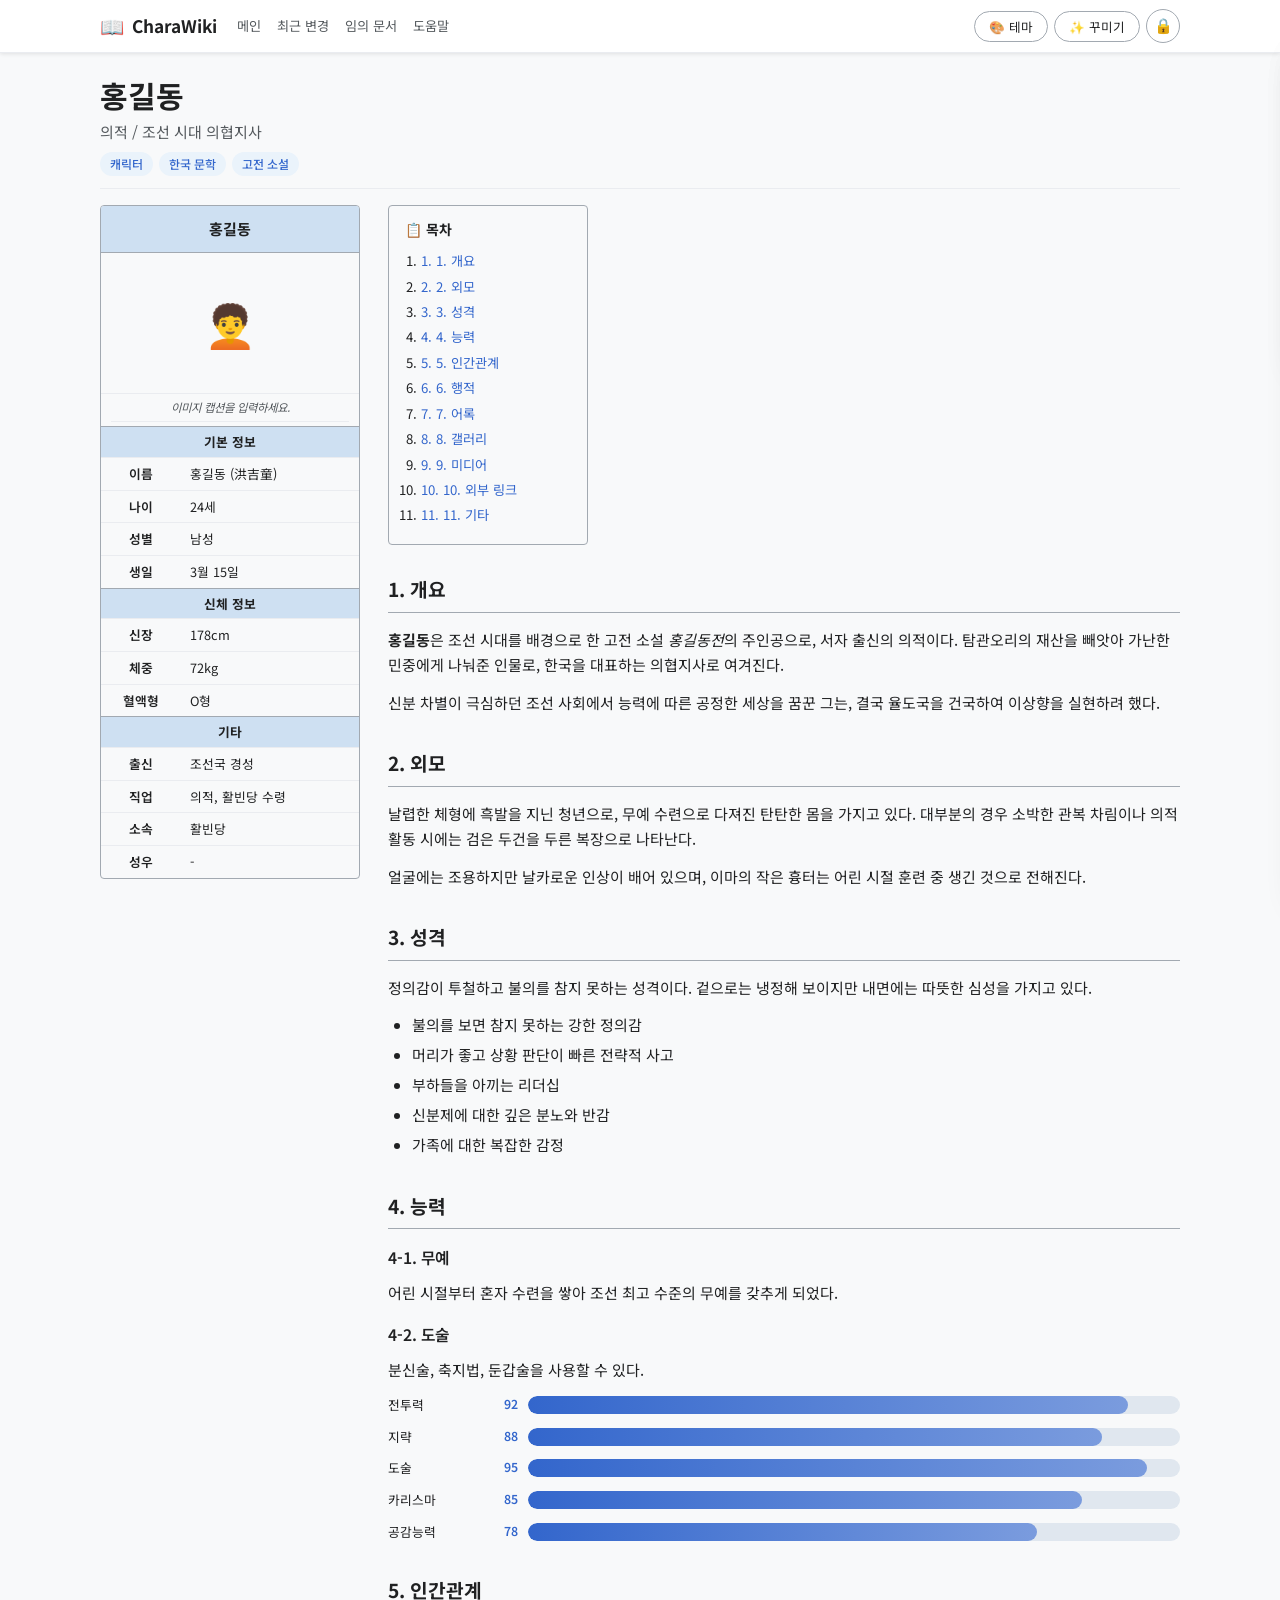
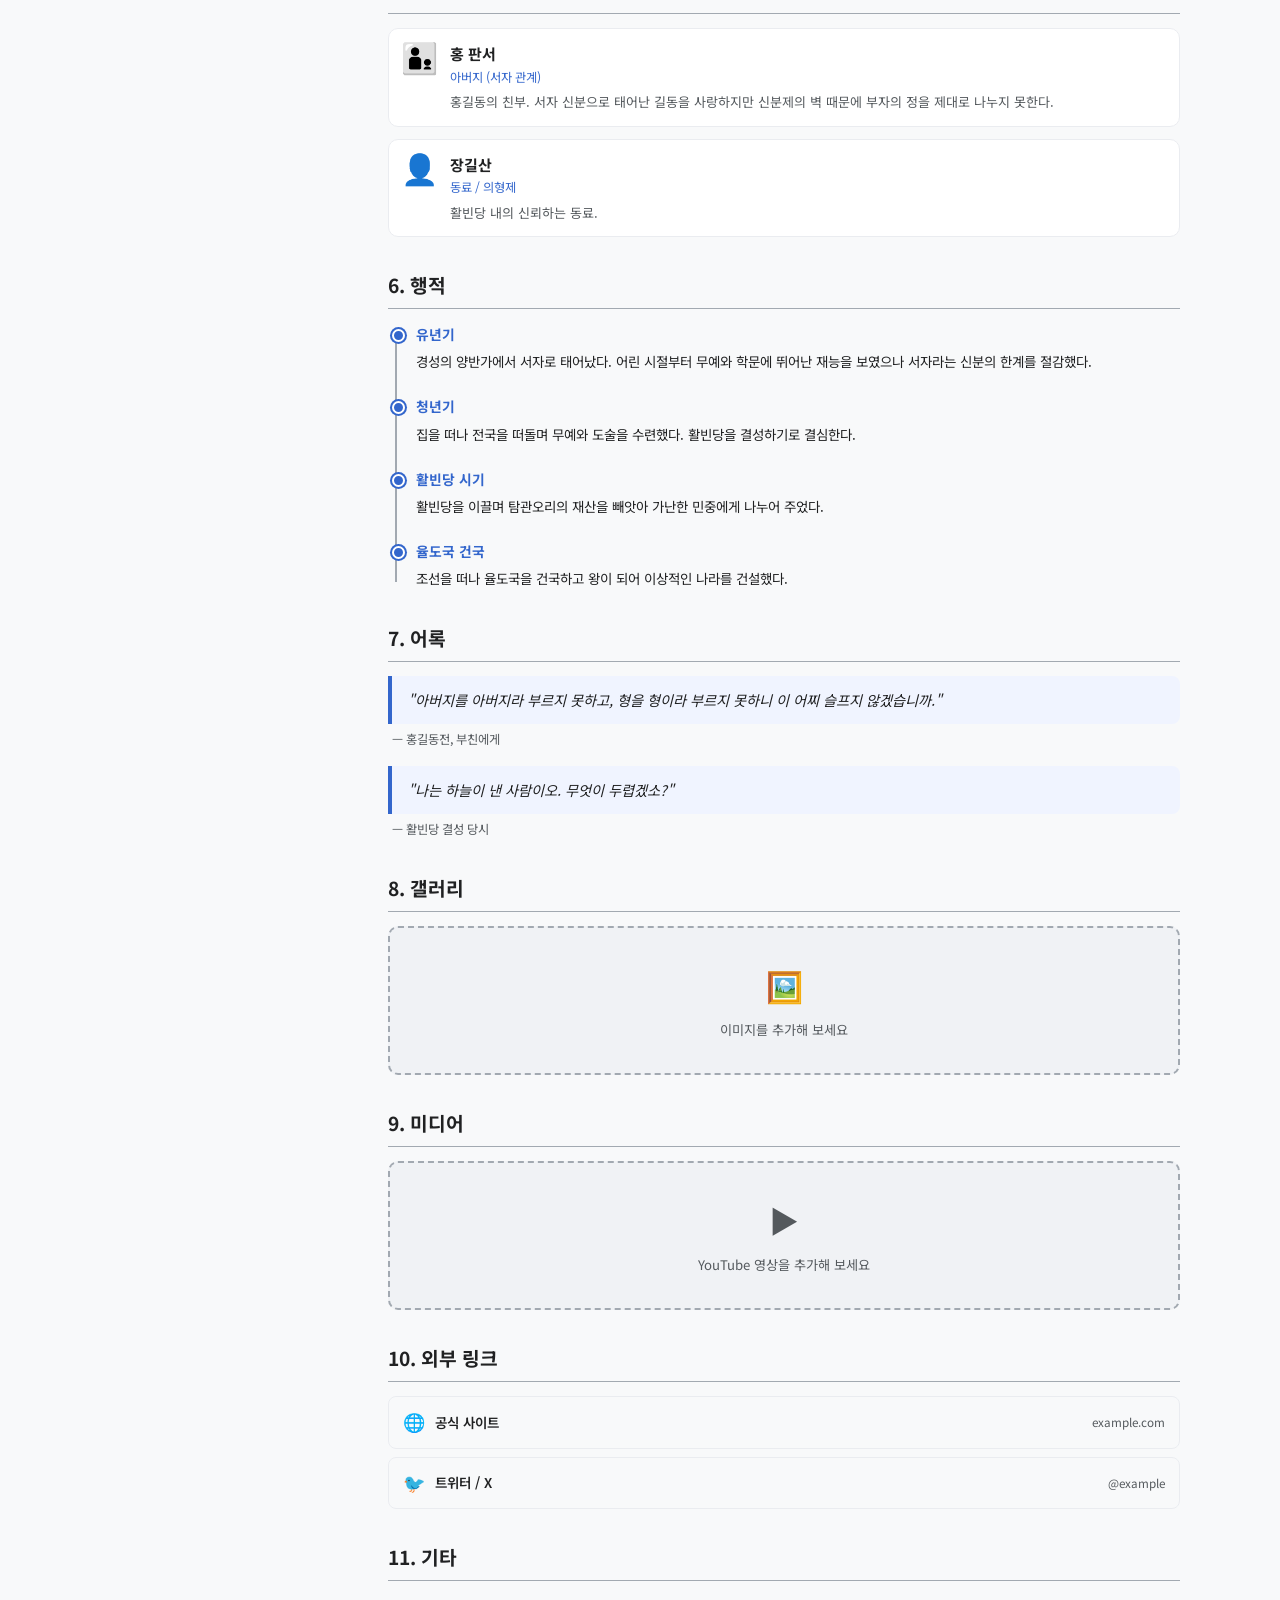
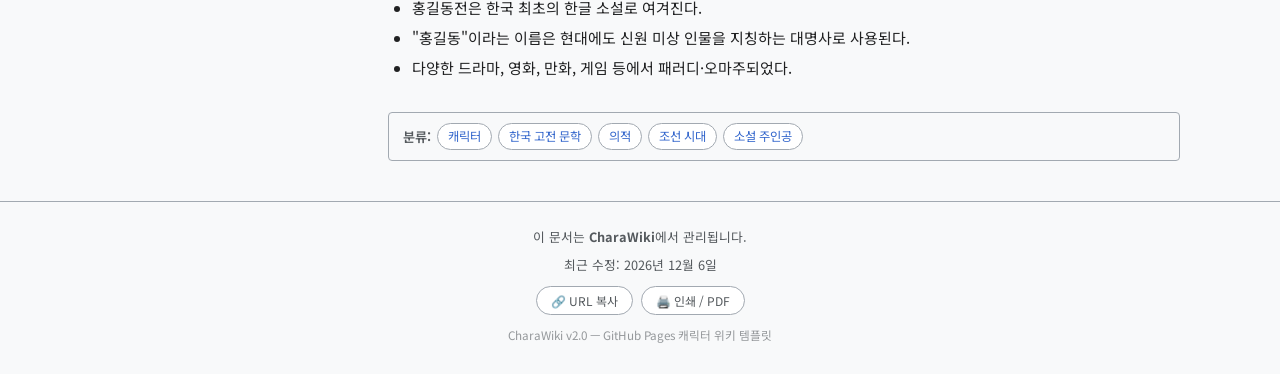
==== commit e42d2d4f: "Add files via upload" ====
--- a/index.html
+++ b/index.html
@@ -1,499 +1,699 @@
 <!DOCTYPE html>
 <html lang="ko">
 <head>
-  <meta charset="UTF-8"/>
-  <meta name="viewport" content="width=device-width, initial-scale=1.0"/>
-  <title>CharaWiki v2</title>
-  <link rel="stylesheet" href="style.css"/>
-  <link rel="preconnect" href="https://fonts.googleapis.com"/>
-  <link href="https://fonts.googleapis.com/css2?family=Noto+Serif+KR:wght@300;400;600;700&family=Noto+Sans+KR:wght@300;400;500;700&family=Do+Hyeon&family=Gaegu:wght@400;700&display=swap" rel="stylesheet"/>
+  <meta charset="UTF-8" />
+  <meta name="viewport" content="width=device-width, initial-scale=1.0" />
+  <title>CharaWiki — 캐릭터 위키</title>
+  <link rel="stylesheet" href="style.css" />
+  <link rel="preconnect" href="https://fonts.googleapis.com" />
+  <link href="https://fonts.googleapis.com/css2?family=Noto+Serif+KR:wght@300;400;600;700&family=Noto+Sans+KR:wght@300;400;500;700&family=Do+Hyeon&family=Gowun+Dodum&family=Gaegu:wght@400;700&display=swap" rel="stylesheet" />
 </head>
-<body class="theme-default font-gothic pattern-none cursor-default anim-normal">
-
-<!-- ===== CUSTOM CURSOR ===== -->
-<div class="cursor-dot" id="cursorDot"></div>
-<div class="cursor-ring" id="cursorRing"></div>
-
-<!-- ===== NAVBAR ===== -->
+<body class="theme-default font-gothic pattern-none">
+
+<!-- ====== NAVBAR ====== -->
 <header class="navbar">
   <div class="navbar-inner">
     <div class="navbar-logo">
       <span class="logo-icon">📖</span>
       <span class="logo-text">CharaWiki</span>
-      <span class="logo-ver">v2</span>
     </div>
     <nav class="navbar-links">
       <a href="#">메인</a>
       <a href="#">최근 변경</a>
       <a href="#">임의 문서</a>
-      <a href="#" id="printBtn">🖨️ 인쇄</a>
+      <a href="#">도움말</a>
     </nav>
     <div class="navbar-actions">
-      <button class="nav-btn" id="themeToggleBtn">🎨 테마</button>
-      <button class="nav-btn" id="decorToggleBtn">✨ 꾸미기</button>
-      <button class="nav-btn" id="editToggleBtn">✏️ 편집</button>
-      <button class="nav-btn" id="exportBtn">💾 저장</button>
+      <button class="btn-icon-pill" id="themeToggleBtn" title="테마 변경">🎨 테마</button>
+      <button class="btn-icon-pill" id="decorToggleBtn" title="꾸미기">✨ 꾸미기</button>
+      <button class="btn-icon-pill admin-only hidden" id="exportBtn" title="내보내기">📤 내보내기</button>
+      <button class="btn-admin-lock" id="adminLockBtn" title="관리자">🔒</button>
     </div>
   </div>
 </header>
 
-<!-- ===== THEME PANEL ===== -->
-<div class="panel" id="themePanel">
-  <div class="panel-header"><span>🎨 테마 선택</span><button class="panel-close" data-target="themePanel">✕</button></div>
+<!-- ====== ADMIN LOGIN MODAL ====== -->
+<div class="modal" id="adminModal">
+  <div class="modal-box">
+    <h3 class="modal-title" id="adminModalTitle">🔐 관리자 로그인</h3>
+    <p class="modal-desc" id="adminModalDesc">관리자 비밀번호를 입력하세요.<br><small style="color:var(--text-muted)">※ 처음 사용 시 원하는 비밀번호로 설정됩니다.</small></p>
+    <label>비밀번호<input type="password" id="adminPwInput" class="modal-input" placeholder="비밀번호 입력" autocomplete="off"/></label>
+    <div id="adminErrorMsg" class="modal-error hidden">❌ 비밀번호가 틀렸습니다.</div>
+    <div class="modal-actions">
+      <button class="btn-modal-cancel" id="adminCancel">취소</button>
+      <button class="btn-modal-ok" id="adminConfirm">확인</button>
+    </div>
+  </div>
+</div>
+
+<!-- ====== CHANGE PW MODAL ====== -->
+<div class="modal" id="changePwModal">
+  <div class="modal-box">
+    <h3 class="modal-title">🔑 비밀번호 변경</h3>
+    <label>현재 비밀번호<input type="password" id="oldPwInput" class="modal-input" placeholder="현재 비밀번호"/></label>
+    <label>새 비밀번호<input type="password" id="newPwInput" class="modal-input" placeholder="새 비밀번호 (4자 이상)"/></label>
+    <label>새 비밀번호 확인<input type="password" id="newPwConfirm" class="modal-input" placeholder="다시 입력"/></label>
+    <div id="changePwError" class="modal-error hidden"></div>
+    <div class="modal-actions">
+      <button class="btn-modal-cancel" id="changePwCancel">취소</button>
+      <button class="btn-modal-ok" id="changePwConfirm">변경</button>
+    </div>
+  </div>
+</div>
+
+<!-- ====== THEME PANEL ====== -->
+<div class="panel theme-panel" id="themePanel">
+  <div class="panel-header">
+    <span>🎨 테마 선택</span>
+    <button class="panel-close" id="themeClose">✕</button>
+  </div>
   <div class="theme-grid">
-    <button class="theme-btn active" data-theme="default"><span class="tp tp-default"></span>☀️ 기본</button>
-    <button class="theme-btn" data-theme="dark"><span class="tp tp-dark"></span>🌙 다크</button>
-    <button class="theme-btn" data-theme="sakura"><span class="tp tp-sakura"></span>🌸 사쿠라</button>
-    <button class="theme-btn" data-theme="ocean"><span class="tp tp-ocean"></span>🌊 오션</button>
-    <button class="theme-btn" data-theme="forest"><span class="tp tp-forest"></span>🌿 포레스트</button>
-    <button class="theme-btn" data-theme="galaxy"><span class="tp tp-galaxy"></span>⭐ 갤럭시</button>
-    <button class="theme-btn" data-theme="retro"><span class="tp tp-retro"></span>📺 레트로</button>
-    <button class="theme-btn" data-theme="halloween"><span class="tp tp-halloween"></span>🎃 할로윈</button>
-    <button class="theme-btn" data-theme="xmas"><span class="tp tp-xmas"></span>🎄 크리스마스</button>
-  </div>
-</div>
-
-<!-- ===== DECOR PANEL ===== -->
-<div class="panel" id="decorPanel">
-  <div class="panel-header"><span>✨ 꾸미기</span><button class="panel-close" data-target="decorPanel">✕</button></div>
-
-  <div class="ds"><label class="dl">폰트</label>
-    <div class="do">
-      <button class="db active" data-font="gothic">고딕</button>
-      <button class="db" data-font="serif">명조</button>
-      <button class="db" data-font="handwriting">손글씨</button>
-      <button class="db" data-font="cute">큐트</button>
-    </div>
-  </div>
-
-  <div class="ds"><label class="dl">배경 패턴</label>
-    <div class="do">
-      <button class="db active" data-pattern="none">없음</button>
-      <button class="db" data-pattern="grid">격자</button>
-      <button class="db" data-pattern="dot">도트</button>
-      <button class="db" data-pattern="diagonal">대각선</button>
-      <button class="db" data-pattern="wave">물결</button>
-      <button class="db" data-pattern="star">별</button>
-    </div>
-  </div>
-
-  <div class="ds"><label class="dl">배경 이미지</label>
-    <div class="do" style="flex-direction:column;gap:8px;">
-      <div style="display:flex;gap:6px;flex-wrap:wrap;">
-        <button class="db active" data-bgimg="none">없음</button>
-        <button class="db" data-bgimg="upload">📁 업로드</button>
-        <input type="file" id="bgImgUpload" accept="image/*" style="display:none"/>
+    <button class="theme-btn active" data-theme="default"><span class="theme-preview preview-default"></span><span>☀️ 기본</span></button>
+    <button class="theme-btn" data-theme="dark"><span class="theme-preview preview-dark"></span><span>🌙 다크</span></button>
+    <button class="theme-btn" data-theme="sakura"><span class="theme-preview preview-sakura"></span><span>🌸 사쿠라</span></button>
+    <button class="theme-btn" data-theme="ocean"><span class="theme-preview preview-ocean"></span><span>🌊 오션</span></button>
+    <button class="theme-btn" data-theme="forest"><span class="theme-preview preview-forest"></span><span>🌿 포레스트</span></button>
+    <button class="theme-btn" data-theme="galaxy"><span class="theme-preview preview-galaxy"></span><span>⭐ 갤럭시</span></button>
+    <button class="theme-btn" data-theme="retro"><span class="theme-preview preview-retro"></span><span>📼 레트로</span></button>
+    <button class="theme-btn" data-theme="halloween"><span class="theme-preview preview-halloween"></span><span>🎃 할로윈</span></button>
+    <button class="theme-btn" data-theme="christmas"><span class="theme-preview preview-christmas"></span><span>🎄 크리스마스</span></button>
+  </div>
+</div>
+
+<!-- ====== DECOR PANEL ====== -->
+<div class="panel decor-panel" id="decorPanel">
+  <div class="panel-header">
+    <span>✨ 꾸미기</span>
+    <button class="panel-close" id="decorClose">✕</button>
+  </div>
+
+  <div class="decor-section">
+    <label class="decor-label">폰트</label>
+    <div class="decor-options">
+      <button class="decor-btn active" data-font="gothic">고딕체</button>
+      <button class="decor-btn" data-font="serif">명조체</button>
+      <button class="decor-btn" data-font="handwriting">손글씨</button>
+      <button class="decor-btn" data-font="round">둥근체</button>
+    </div>
+  </div>
+
+  <div class="decor-section">
+    <label class="decor-label">배경 패턴</label>
+    <div class="decor-options">
+      <button class="decor-btn active" data-pattern="none">없음</button>
+      <button class="decor-btn" data-pattern="grid">격자</button>
+      <button class="decor-btn" data-pattern="dot">도트</button>
+      <button class="decor-btn" data-pattern="diagonal">대각선</button>
+      <button class="decor-btn" data-pattern="cross">십자</button>
+    </div>
+  </div>
+
+  <div class="decor-section">
+    <label class="decor-label">배경 이미지 <span class="decor-sub">(관리자)</span></label>
+    <div class="decor-options admin-only hidden">
+      <label class="decor-btn file-btn" for="bgImgUpload">📁 업로드</label>
+      <input type="file" id="bgImgUpload" accept="image/*" class="img-upload-hidden"/>
+      <button class="decor-btn" id="removeBgBtn">제거</button>
+    </div>
+    <div class="decor-row">
+      <label class="decor-label" style="font-size:0.82rem;">불투명도 <span id="bgOpacityVal">40%</span></label>
+      <input type="range" id="bgOpacityRange" min="5" max="80" value="40" class="range-slider"/>
+    </div>
+  </div>
+
+  <div class="decor-section">
+    <label class="decor-label">인포박스 테두리</label>
+    <div class="decor-options">
+      <button class="decor-btn active" data-border="solid">실선</button>
+      <button class="decor-btn" data-border="dashed">점선</button>
+      <button class="decor-btn" data-border="double">이중선</button>
+      <button class="decor-btn" data-border="shadow">그림자</button>
+    </div>
+  </div>
+
+  <div class="decor-section">
+    <label class="decor-label">구분선 스타일</label>
+    <div class="decor-options">
+      <button class="decor-btn active" data-divider="solid">실선</button>
+      <button class="decor-btn" data-divider="dashed">점선</button>
+      <button class="decor-btn" data-divider="gradient">그라데이션</button>
+      <button class="decor-btn" data-divider="double">이중선</button>
+    </div>
+  </div>
+
+  <div class="decor-section">
+    <label class="decor-label">카드 스타일</label>
+    <div class="decor-options">
+      <button class="decor-btn active" data-card="flat">플랫</button>
+      <button class="decor-btn" data-card="raised">입체</button>
+      <button class="decor-btn" data-card="glass">글래스</button>
+    </div>
+  </div>
+
+  <div class="decor-section">
+    <label class="decor-label">애니메이션</label>
+    <div class="decor-options">
+      <button class="decor-btn" data-anim="none">없음</button>
+      <button class="decor-btn active" data-anim="normal">보통</button>
+      <button class="decor-btn" data-anim="strong">화려하게</button>
+    </div>
+  </div>
+
+  <div class="decor-section">
+    <label class="decor-label">커서</label>
+    <div class="decor-options">
+      <button class="decor-btn active" data-cursor="default">기본</button>
+      <button class="decor-btn" data-cursor="star">⭐ 별</button>
+      <button class="decor-btn" data-cursor="heart">❤️ 하트</button>
+      <button class="decor-btn" data-cursor="cat">🐱 고양이</button>
+    </div>
+  </div>
+
+  <div class="decor-section">
+    <label class="decor-label">강조 색상</label>
+    <div class="color-picker-row">
+      <button class="color-dot active" data-color="#3366cc" style="background:#3366cc;" title="블루"></button>
+      <button class="color-dot" data-color="#cc3333" style="background:#cc3333;" title="레드"></button>
+      <button class="color-dot" data-color="#33aa66" style="background:#33aa66;" title="그린"></button>
+      <button class="color-dot" data-color="#cc6600" style="background:#cc6600;" title="오렌지"></button>
+      <button class="color-dot" data-color="#9933cc" style="background:#9933cc;" title="퍼플"></button>
+      <button class="color-dot" data-color="#cc3388" style="background:#cc3388;" title="핑크"></button>
+      <button class="color-dot" data-color="#d4a017" style="background:#d4a017;" title="골드"></button>
+      <input type="color" id="customColor" class="custom-color-input" value="#3366cc" title="직접 선택" />
+    </div>
+  </div>
+
+  <div class="decor-section">
+    <label class="decor-label">글자 색상</label>
+    <input type="color" id="customTextColor" class="custom-color-input" value="#202122" title="글자색 직접 선택" />
+    <button class="decor-btn" id="resetTextColor" style="margin-left:8px;font-size:0.78rem;">초기화</button>
+  </div>
+
+  <div class="decor-section">
+    <label class="decor-label">글자 크기 <span id="fontSizeVal">15px</span></label>
+    <input type="range" id="fontSizeRange" min="13" max="20" value="15" class="range-slider" />
+  </div>
+
+  <div class="decor-section">
+    <label class="decor-label">인포박스 위치</label>
+    <div class="decor-options">
+      <button class="decor-btn active" data-infopos="right">우측</button>
+      <button class="decor-btn" data-infopos="left">좌측</button>
+      <button class="decor-btn" data-infopos="top">상단</button>
+    </div>
+  </div>
+
+  <div class="decor-section">
+    <button class="btn-reset" id="resetDecor">🔄 꾸미기 초기화</button>
+    <button class="btn-reset admin-only hidden" id="changePwBtn" style="margin-top:6px;background:var(--bg-infobox);">🔑 비밀번호 변경</button>
+  </div>
+</div>
+
+<!-- ====== PANEL OVERLAY ====== -->
+<div class="panel-overlay" id="panelOverlay"></div>
+
+<!-- ====== ADMIN STATUS BAR ====== -->
+<div class="admin-bar hidden" id="adminBar">
+  <span>🛡️ 관리자 모드 — 편집 활성화됨</span>
+  <div class="admin-bar-actions">
+    <button class="admin-bar-btn" id="addSectionBtn">+ 섹션 추가</button>
+    <button class="admin-bar-btn" id="printBtn">🖨️ 인쇄</button>
+    <button class="admin-bar-btn danger" id="adminLogoutBtn">로그아웃</button>
+  </div>
+</div>
+
+<!-- ====== MAIN CONTENT ====== -->
+<div class="wiki-container" id="wikiContainer">
+  <div class="wiki-content">
+
+    <!-- TITLE -->
+    <div class="wiki-title-area">
+      <h1 class="wiki-title editable-admin" id="charName" contenteditable="false">홍길동</h1>
+      <div class="wiki-subtitle editable-admin" id="charSubtitle" contenteditable="false">의적 / 조선 시대 의협지사</div>
+      <div class="wiki-meta" id="tagArea">
+        <span class="wiki-tag" data-removable="true">캐릭터</span>
+        <span class="wiki-tag" data-removable="true">한국 문학</span>
+        <span class="wiki-tag" data-removable="true">고전 소설</span>
+        <button class="btn-add-tag admin-only hidden" id="addTagBtn">+ 태그</button>
+        <span class="edit-hint admin-only hidden">💡 텍스트를 클릭하면 편집할 수 있어요!</span>
       </div>
-      <div style="display:flex;align-items:center;gap:8px;">
-        <span style="font-size:0.8rem;color:var(--text-muted)">불투명도</span>
-        <input type="range" id="bgOpacity" min="0" max="100" value="20" class="range-slider" style="flex:1"/>
-        <span id="bgOpacityVal" style="font-size:0.8rem;width:32px">20%</span>
-      </div>
-    </div>
-  </div>
-
-  <div class="ds"><label class="dl">인포박스 테두리</label>
-    <div class="do">
-      <button class="db active" data-border="solid">실선</button>
-      <button class="db" data-border="dashed">점선</button>
-      <button class="db" data-border="double">이중선</button>
-      <button class="db" data-border="shadow">그림자</button>
-      <button class="db" data-border="glow">글로우</button>
-    </div>
-  </div>
-
-  <div class="ds"><label class="dl">섹션 구분선</label>
-    <div class="do">
-      <button class="db active" data-divider="solid">실선</button>
-      <button class="db" data-divider="dashed">점선</button>
-      <button class="db" data-divider="gradient">그라데이션</button>
-      <button class="db" data-divider="double">이중선</button>
-      <button class="db" data-divider="none">없음</button>
-    </div>
-  </div>
-
-  <div class="ds"><label class="dl">섹션 카드 스타일</label>
-    <div class="do">
-      <button class="db active" data-card="off">기본</button>
-      <button class="db" data-card="on">카드형</button>
-    </div>
-  </div>
-
-  <div class="ds"><label class="dl">커스텀 커서</label>
-    <div class="do">
-      <button class="db active" data-cursor="default">기본</button>
-      <button class="db" data-cursor="star">⭐ 별</button>
-      <button class="db" data-cursor="heart">❤️ 하트</button>
-      <button class="db" data-cursor="pen">✒️ 펜</button>
-    </div>
-  </div>
-
-  <div class="ds"><label class="dl">애니메이션</label>
-    <div class="do">
-      <button class="db" data-anim="none">없음</button>
-      <button class="db active" data-anim="normal">보통</button>
-      <button class="db" data-anim="strong">강하게</button>
-    </div>
-  </div>
-
-  <div class="ds"><label class="dl">인포박스 위치</label>
-    <div class="do">
-      <button class="db active" data-ibpos="right">우측</button>
-      <button class="db" data-ibpos="left">좌측</button>
-      <button class="db" data-ibpos="top">상단</button>
-    </div>
-  </div>
-
-  <div class="ds"><label class="dl">강조 색상</label>
-    <div class="color-row">
-      <button class="cdot active" data-color="#3366cc" style="background:#3366cc"></button>
-      <button class="cdot" data-color="#cc3333" style="background:#cc3333"></button>
-      <button class="cdot" data-color="#33aa66" style="background:#33aa66"></button>
-      <button class="cdot" data-color="#cc6600" style="background:#cc6600"></button>
-      <button class="cdot" data-color="#9933cc" style="background:#9933cc"></button>
-      <button class="cdot" data-color="#cc3388" style="background:#cc3388"></button>
-      <button class="cdot" data-color="#00aaaa" style="background:#00aaaa"></button>
-      <button class="cdot" data-color="#886633" style="background:#886633"></button>
-      <input type="color" id="customAccent" value="#3366cc" class="color-input" title="직접 선택"/>
-    </div>
-  </div>
-
-  <div class="ds"><label class="dl">글자 크기 <span id="fszVal">15px</span></label>
-    <input type="range" id="fszRange" min="13" max="20" value="15" class="range-slider"/>
-  </div>
-
-  <div class="ds">
-    <button class="btn-reset" id="resetDecor">🔄 꾸미기 초기화</button>
-  </div>
-</div>
-
-<!-- ===== EDIT PANEL ===== -->
-<div class="panel" id="editPanel">
-  <div class="panel-header"><span>✏️ 편집 도구</span><button class="panel-close" data-target="editPanel">✕</button></div>
-
-  <div class="ds"><label class="dl">섹션 추가</label>
-    <div class="do" style="flex-direction:column;gap:6px;">
-      <button class="db full-btn" id="addSectionBtn">📄 새 섹션 추가</button>
-      <button class="db full-btn" id="addGalleryBtn">🖼️ 갤러리 섹션 추가</button>
-      <button class="db full-btn" id="addVideoBtn">▶️ 유튜브 섹션 추가</button>
-      <button class="db full-btn" id="addLinksBtn">🔗 외부 링크 섹션 추가</button>
-    </div>
-  </div>
-
-  <div class="ds"><label class="dl">인포박스</label>
-    <div class="do" style="flex-direction:column;gap:6px;">
-      <button class="db full-btn" id="addRowBtn">＋ 항목 추가</button>
-      <button class="db full-btn" id="addInfoHeaderBtn">＋ 소제목 추가</button>
-    </div>
-  </div>
-
-  <div class="ds"><label class="dl">분류 태그</label>
-    <div style="display:flex;gap:6px;">
-      <input type="text" id="newTagInput" class="mini-input" placeholder="태그 입력"/>
-      <button class="db" id="addTagBtn">추가</button>
-    </div>
-  </div>
-
-  <div class="ds"><label class="dl">데이터</label>
-    <div class="do" style="flex-direction:column;gap:6px;">
-      <button class="db full-btn" id="exportJsonBtn">📤 JSON 내보내기</button>
-      <button class="db full-btn" id="importJsonBtn">📥 JSON 불러오기</button>
-      <input type="file" id="importJsonFile" accept=".json" style="display:none"/>
-    </div>
-  </div>
-
-  <div class="ds"><label class="dl">페이지</label>
-    <div class="do" style="flex-direction:column;gap:6px;">
-      <button class="db full-btn" id="copyUrlBtn">🔗 URL 복사</button>
-      <button class="db full-btn" id="printBtn2">🖨️ 인쇄 / PDF 저장</button>
-    </div>
-  </div>
-</div>
-
-<!-- ===== OVERLAY ===== -->
-<div class="panel-overlay" id="panelOverlay"></div>
-
-<!-- ===== BG IMAGE LAYER ===== -->
-<div class="bg-img-layer" id="bgImgLayer"></div>
-
-<!-- ===== WIKI WRAP ===== -->
-<div class="wiki-wrap">
-
-  <!-- TITLE AREA -->
-  <div class="wiki-title-area">
-    <h1 class="wiki-title" id="charName" contenteditable="true">홍길동</h1>
-    <div class="wiki-subtitle" contenteditable="true">의적 / 조선 시대 의협지사 / 활빈당 수령</div>
-    <div class="wiki-meta">
-      <span class="wiki-tag">캐릭터</span>
-      <span class="wiki-tag">한국 문학</span>
-      <span class="wiki-tag editable-tag" contenteditable="true">고전 소설</span>
-      <div class="tag-list" id="tagList"></div>
-      <span class="edit-hint">💡 텍스트 클릭 → 직접 편집 가능!</span>
-    </div>
-  </div>
-
-  <!-- BODY -->
-  <div class="wiki-body" id="wikiBody">
-
-    <!-- INFOBOX -->
-    <aside class="infobox border-solid" id="infobox">
-      <div class="infobox-title" contenteditable="true">홍길동</div>
-
-      <!-- IMAGE AREA -->
-      <div class="infobox-img-wrap" id="imgWrap">
-        <div class="img-placeholder" id="imgPlaceholder">
-          <div class="img-icon">🧑‍🦱</div>
-          <div class="img-hint">클릭하여 이미지 업로드</div>
-          <input type="file" id="imgUpload" accept="image/*" class="img-file"/>
+    </div>
+
+    <div class="wiki-body" id="wikiBody">
+
+      <!-- INFOBOX -->
+      <aside class="infobox border-solid" id="infobox">
+        <div class="infobox-title editable-admin" id="infoboxTitle" contenteditable="false">홍길동</div>
+        <div class="infobox-img-wrap" id="imgWrap">
+          <div class="infobox-img-placeholder" id="imgPlaceholder">
+            <span class="img-icon">🧑‍🦱</span>
+            <span class="img-hint admin-only hidden">이미지<br>클릭하여 교체</span>
+            <input type="file" id="imgUpload" accept="image/*" class="img-upload-hidden" />
+          </div>
+          <img id="charImg" class="infobox-img hidden" src="" alt="캐릭터 이미지" />
         </div>
-        <div class="img-loaded hidden" id="imgLoaded">
-          <img id="charImg" src="" alt="캐릭터"/>
-          <div class="img-caption" id="imgCaption" contenteditable="true">캐릭터 이미지</div>
-          <div class="img-filter-row">
-            <button class="filt-btn active" data-filter="none">원본</button>
-            <button class="filt-btn" data-filter="sepia">세피아</button>
-            <button class="filt-btn" data-filter="grayscale">흑백</button>
-            <button class="filt-btn" data-filter="bright">밝게</button>
-          </div>
-          <button class="img-remove-btn" id="removeImgBtn">✕ 이미지 제거</button>
+        <div class="infobox-img-caption-wrap">
+          <div class="infobox-img-caption editable-admin" id="imgCaption" contenteditable="false">이미지 캡션을 입력하세요.</div>
+          <div class="decor-section admin-only hidden" style="margin:4px 0;">
+            <label class="decor-label" style="font-size:0.8rem;">이미지 필터</label>
+            <div class="decor-options" style="flex-wrap:wrap;gap:4px;">
+              <button class="decor-btn active" data-imgfilter="none">없음</button>
+              <button class="decor-btn" data-imgfilter="sepia">세피아</button>
+              <button class="decor-btn" data-imgfilter="grayscale">흑백</button>
+              <button class="decor-btn" data-imgfilter="bright">밝게</button>
+              <button class="decor-btn" data-imgfilter="cool">쿨톤</button>
+            </div>
+          </div>
         </div>
-      </div>
-
-      <table class="infobox-table"><tbody id="infoTableBody">
-        <tr><th colspan="2" class="info-head">기본 정보</th></tr>
-        <tr><th>이름</th><td contenteditable="true">홍길동 (洪吉童)</td></tr>
-        <tr><th>나이</th><td contenteditable="true">24세</td></tr>
-        <tr><th>성별</th><td contenteditable="true">남성</td></tr>
-        <tr><th>생일</th><td contenteditable="true">3월 15일</td></tr>
-        <tr><th colspan="2" class="info-head">신체 정보</th></tr>
-        <tr><th>신장</th><td contenteditable="true">178cm</td></tr>
-        <tr><th>체중</th><td contenteditable="true">72kg</td></tr>
-        <tr><th>혈액형</th><td contenteditable="true">O형</td></tr>
-        <tr><th colspan="2" class="info-head">기타</th></tr>
-        <tr><th>출신</th><td contenteditable="true">조선국 경성</td></tr>
-        <tr><th>직업</th><td contenteditable="true">의적, 활빈당 수령</td></tr>
-        <tr><th>소속</th><td contenteditable="true">활빈당</td></tr>
-        <tr><th>성우</th><td contenteditable="true">미정</td></tr>
-      </tbody></table>
-    </aside>
-
-    <!-- ARTICLE -->
-    <article class="article" id="article">
-
-      <!-- TOC -->
-      <div class="toc" id="toc">
-        <div class="toc-title">목차 <button class="toc-toggle" id="tocToggle">▲ 접기</button></div>
-        <ol class="toc-list" id="tocList">
-          <li><a href="#sec-intro">1. 개요</a></li>
-          <li><a href="#sec-appearance">2. 외모</a></li>
-          <li><a href="#sec-personality">3. 성격</a></li>
-          <li><a href="#sec-abilities">4. 능력</a></li>
-          <li><a href="#sec-relations">5. 인간관계</a></li>
-          <li><a href="#sec-history">6. 행적</a></li>
-          <li><a href="#sec-quotes">7. 어록</a></li>
-          <li><a href="#sec-trivia">8. 기타</a></li>
-        </ol>
-      </div>
-
-      <!-- SECTIONS -->
-      <section class="wiki-section" id="sec-intro" data-title="개요">
-        <div class="section-header-row">
-          <h2 class="section-heading">1. 개요</h2>
-          <div class="section-tools"><button class="sec-del-btn" title="섹션 삭제">🗑️</button></div>
+        <table class="infobox-table">
+          <tbody id="infoTableBody">
+            <tr><th colspan="2" class="info-section-header">기본 정보</th></tr>
+            <tr><th>이름</th><td class="editable-admin" contenteditable="false">홍길동 (洪吉童)</td></tr>
+            <tr><th>나이</th><td class="editable-admin" contenteditable="false">24세</td></tr>
+            <tr><th>성별</th><td class="editable-admin" contenteditable="false">남성</td></tr>
+            <tr><th>생일</th><td class="editable-admin" contenteditable="false">3월 15일</td></tr>
+            <tr><th colspan="2" class="info-section-header">신체 정보</th></tr>
+            <tr><th>신장</th><td class="editable-admin" contenteditable="false">178cm</td></tr>
+            <tr><th>체중</th><td class="editable-admin" contenteditable="false">72kg</td></tr>
+            <tr><th>혈액형</th><td class="editable-admin" contenteditable="false">O형</td></tr>
+            <tr><th colspan="2" class="info-section-header">기타</th></tr>
+            <tr><th>출신</th><td class="editable-admin" contenteditable="false">조선국 경성</td></tr>
+            <tr><th>직업</th><td class="editable-admin" contenteditable="false">의적, 활빈당 수령</td></tr>
+            <tr><th>소속</th><td class="editable-admin" contenteditable="false">활빈당</td></tr>
+            <tr><th>성우</th><td class="editable-admin" contenteditable="false">-</td></tr>
+          </tbody>
+        </table>
+        <div class="infobox-add-row admin-only hidden">
+          <button class="btn-add-row" id="addRowBtn">+ 항목 추가</button>
+          <button class="btn-add-row" id="addSectionHeaderBtn">+ 섹션 헤더</button>
         </div>
-        <div class="section-divider divider-solid"></div>
-        <p contenteditable="true"><strong>홍길동</strong>은 허균의 고전 소설 <em>홍길동전</em>에 등장하는 주인공으로, 조선 시대를 배경으로 활동하는 의적이다. 서자(庶子) 출신으로 태어나 신분제의 모순에 맞서 싸우는 인물로 묘사된다.</p>
-        <p contenteditable="true">탁월한 무예와 도술을 갖추고 있으며, 빼앗긴 것을 빈자에게 돌려주는 의로운 행동으로 민중들의 지지를 받는다. 조선 고전 문학에서 손꼽히는 영웅적 캐릭터 중 하나로 평가받는다.</p>
-      </section>
-
-      <section class="wiki-section" id="sec-appearance" data-title="외모">
-        <div class="section-header-row">
-          <h2 class="section-heading">2. 외모</h2>
-          <div class="section-tools"><button class="sec-del-btn" title="섹션 삭제">🗑️</button></div>
+      </aside>
+
+      <!-- MAIN ARTICLE -->
+      <article class="wiki-article" id="wikiArticle">
+
+        <!-- TOC -->
+        <nav class="toc" id="tocBox">
+          <div class="toc-title">📋 목차</div>
+          <ol class="toc-list" id="tocList">
+            <li><a href="#sec-overview">1. 개요</a></li>
+            <li><a href="#sec-appearance">2. 외모</a></li>
+            <li><a href="#sec-personality">3. 성격</a></li>
+            <li><a href="#sec-abilities">4. 능력</a></li>
+            <li><a href="#sec-relations">5. 인간관계</a></li>
+            <li><a href="#sec-history">6. 행적</a></li>
+            <li><a href="#sec-quotes">7. 어록</a></li>
+            <li><a href="#sec-gallery">8. 갤러리</a></li>
+            <li><a href="#sec-media">9. 미디어</a></li>
+            <li><a href="#sec-links">10. 외부 링크</a></li>
+            <li><a href="#sec-trivia">11. 기타</a></li>
+          </ol>
+        </nav>
+
+        <!-- 1. OVERVIEW -->
+        <section id="sec-overview" class="wiki-section" data-section-id="overview">
+          <div class="section-title-row">
+            <h2 class="section-heading">1. 개요</h2>
+            <div class="section-admin-tools admin-only hidden">
+              <button class="sec-tool-btn" data-action="move-up">↑</button>
+              <button class="sec-tool-btn" data-action="move-down">↓</button>
+              <button class="sec-tool-btn danger" data-action="delete">🗑</button>
+            </div>
+          </div>
+          <div class="section-divider divider-solid"></div>
+          <p class="editable-admin" contenteditable="false">
+            <strong>홍길동</strong>은 조선 시대를 배경으로 한 고전 소설 <em>홍길동전</em>의 주인공으로, 서자 출신의 의적이다. 탐관오리의 재산을 빼앗아 가난한 민중에게 나눠준 인물로, 한국을 대표하는 의협지사로 여겨진다.
+          </p>
+          <p class="editable-admin" contenteditable="false">
+            신분 차별이 극심하던 조선 사회에서 능력에 따른 공정한 세상을 꿈꾼 그는, 결국 율도국을 건국하여 이상향을 실현하려 했다.
+          </p>
+        </section>
+
+        <!-- 2. APPEARANCE -->
+        <section id="sec-appearance" class="wiki-section" data-section-id="appearance">
+          <div class="section-title-row">
+            <h2 class="section-heading">2. 외모</h2>
+            <div class="section-admin-tools admin-only hidden">
+              <button class="sec-tool-btn" data-action="move-up">↑</button>
+              <button class="sec-tool-btn" data-action="move-down">↓</button>
+              <button class="sec-tool-btn danger" data-action="delete">🗑</button>
+            </div>
+          </div>
+          <div class="section-divider divider-solid"></div>
+          <p class="editable-admin" contenteditable="false">
+            날렵한 체형에 흑발을 지닌 청년으로, 무예 수련으로 다져진 탄탄한 몸을 가지고 있다. 대부분의 경우 소박한 관복 차림이나 의적 활동 시에는 검은 두건을 두른 복장으로 나타난다.
+          </p>
+          <p class="editable-admin" contenteditable="false">
+            얼굴에는 조용하지만 날카로운 인상이 배어 있으며, 이마의 작은 흉터는 어린 시절 훈련 중 생긴 것으로 전해진다.
+          </p>
+        </section>
+
+        <!-- 3. PERSONALITY -->
+        <section id="sec-personality" class="wiki-section" data-section-id="personality">
+          <div class="section-title-row">
+            <h2 class="section-heading">3. 성격</h2>
+            <div class="section-admin-tools admin-only hidden">
+              <button class="sec-tool-btn" data-action="move-up">↑</button>
+              <button class="sec-tool-btn" data-action="move-down">↓</button>
+              <button class="sec-tool-btn danger" data-action="delete">🗑</button>
+            </div>
+          </div>
+          <div class="section-divider divider-solid"></div>
+          <p class="editable-admin" contenteditable="false">
+            정의감이 투철하고 불의를 참지 못하는 성격이다. 겉으로는 냉정해 보이지만 내면에는 따뜻한 심성을 가지고 있다.
+          </p>
+          <ul>
+            <li class="editable-admin" contenteditable="false">불의를 보면 참지 못하는 강한 정의감</li>
+            <li class="editable-admin" contenteditable="false">머리가 좋고 상황 판단이 빠른 전략적 사고</li>
+            <li class="editable-admin" contenteditable="false">부하들을 아끼는 리더십</li>
+            <li class="editable-admin" contenteditable="false">신분제에 대한 깊은 분노와 반감</li>
+            <li class="editable-admin" contenteditable="false">가족에 대한 복잡한 감정</li>
+          </ul>
+        </section>
+
+        <!-- 4. ABILITIES -->
+        <section id="sec-abilities" class="wiki-section" data-section-id="abilities">
+          <div class="section-title-row">
+            <h2 class="section-heading">4. 능력</h2>
+            <div class="section-admin-tools admin-only hidden">
+              <button class="sec-tool-btn" data-action="move-up">↑</button>
+              <button class="sec-tool-btn" data-action="move-down">↓</button>
+              <button class="sec-tool-btn danger" data-action="delete">🗑</button>
+            </div>
+          </div>
+          <div class="section-divider divider-solid"></div>
+
+          <h3 class="subsection-heading">4-1. 무예</h3>
+          <p class="editable-admin" contenteditable="false">어린 시절부터 혼자 수련을 쌓아 조선 최고 수준의 무예를 갖추게 되었다.</p>
+
+          <h3 class="subsection-heading">4-2. 도술</h3>
+          <p class="editable-admin" contenteditable="false">분신술, 축지법, 둔갑술을 사용할 수 있다.</p>
+
+          <div class="ability-bars-section" id="abilityBars">
+            <div class="ability-bar-item" data-name="전투력" data-val="92">
+              <div class="ability-bar-label">
+                <span class="editable-admin" contenteditable="false">전투력</span>
+                <span class="ability-val">92</span>
+              </div>
+              <div class="bar-track"><div class="bar-fill" style="width:92%"></div></div>
+              <button class="btn-del-ability admin-only hidden" title="삭제">✕</button>
+            </div>
+            <div class="ability-bar-item" data-name="지략" data-val="88">
+              <div class="ability-bar-label">
+                <span class="editable-admin" contenteditable="false">지략</span>
+                <span class="ability-val">88</span>
+              </div>
+              <div class="bar-track"><div class="bar-fill" style="width:88%"></div></div>
+              <button class="btn-del-ability admin-only hidden" title="삭제">✕</button>
+            </div>
+            <div class="ability-bar-item" data-name="도술" data-val="95">
+              <div class="ability-bar-label">
+                <span class="editable-admin" contenteditable="false">도술</span>
+                <span class="ability-val">95</span>
+              </div>
+              <div class="bar-track"><div class="bar-fill" style="width:95%"></div></div>
+              <button class="btn-del-ability admin-only hidden" title="삭제">✕</button>
+            </div>
+            <div class="ability-bar-item" data-name="카리스마" data-val="85">
+              <div class="ability-bar-label">
+                <span class="editable-admin" contenteditable="false">카리스마</span>
+                <span class="ability-val">85</span>
+              </div>
+              <div class="bar-track"><div class="bar-fill" style="width:85%"></div></div>
+              <button class="btn-del-ability admin-only hidden" title="삭제">✕</button>
+            </div>
+            <div class="ability-bar-item" data-name="공감능력" data-val="78">
+              <div class="ability-bar-label">
+                <span class="editable-admin" contenteditable="false">공감능력</span>
+                <span class="ability-val">78</span>
+              </div>
+              <div class="bar-track"><div class="bar-fill" style="width:78%"></div></div>
+              <button class="btn-del-ability admin-only hidden" title="삭제">✕</button>
+            </div>
+          </div>
+          <button class="btn-add-generic admin-only hidden" id="addAbilityBtn">+ 능력치 추가</button>
+        </section>
+
+        <!-- 5. RELATIONS -->
+        <section id="sec-relations" class="wiki-section" data-section-id="relations">
+          <div class="section-title-row">
+            <h2 class="section-heading">5. 인간관계</h2>
+            <div class="section-admin-tools admin-only hidden">
+              <button class="sec-tool-btn" data-action="move-up">↑</button>
+              <button class="sec-tool-btn" data-action="move-down">↓</button>
+              <button class="sec-tool-btn danger" data-action="delete">🗑</button>
+            </div>
+          </div>
+          <div class="section-divider divider-solid"></div>
+
+          <div class="relation-cards" id="relationCards">
+            <div class="relation-card">
+              <div class="relation-icon" id="relIcon0">👨‍👦</div>
+              <div class="relation-info">
+                <div class="relation-name editable-admin" contenteditable="false">홍 판서</div>
+                <div class="relation-type editable-admin" contenteditable="false">아버지 (서자 관계)</div>
+                <div class="relation-desc editable-admin" contenteditable="false">홍길동의 친부. 서자 신분으로 태어난 길동을 사랑하지만 신분제의 벽 때문에 부자의 정을 제대로 나누지 못한다.</div>
+              </div>
+              <button class="btn-del-card admin-only hidden" title="삭제">✕</button>
+            </div>
+            <div class="relation-card">
+              <div class="relation-icon">👤</div>
+              <div class="relation-info">
+                <div class="relation-name editable-admin" contenteditable="false">장길산</div>
+                <div class="relation-type editable-admin" contenteditable="false">동료 / 의형제</div>
+                <div class="relation-desc editable-admin" contenteditable="false">활빈당 내의 신뢰하는 동료.</div>
+              </div>
+              <button class="btn-del-card admin-only hidden" title="삭제">✕</button>
+            </div>
+          </div>
+          <button class="btn-add-generic admin-only hidden" id="addRelationBtn">+ 인물 추가</button>
+        </section>
+
+        <!-- 6. HISTORY / TIMELINE -->
+        <section id="sec-history" class="wiki-section" data-section-id="history">
+          <div class="section-title-row">
+            <h2 class="section-heading">6. 행적</h2>
+            <div class="section-admin-tools admin-only hidden">
+              <button class="sec-tool-btn" data-action="move-up">↑</button>
+              <button class="sec-tool-btn" data-action="move-down">↓</button>
+              <button class="sec-tool-btn danger" data-action="delete">🗑</button>
+            </div>
+          </div>
+          <div class="section-divider divider-solid"></div>
+
+          <div class="timeline" id="timelineList">
+            <div class="timeline-item">
+              <div class="timeline-dot"></div>
+              <div class="timeline-content">
+                <div class="timeline-date editable-admin" contenteditable="false">유년기</div>
+                <div class="timeline-text editable-admin" contenteditable="false">경성의 양반가에서 서자로 태어났다. 어린 시절부터 무예와 학문에 뛰어난 재능을 보였으나 서자라는 신분의 한계를 절감했다.</div>
+              </div>
+              <button class="btn-del-card admin-only hidden" title="삭제">✕</button>
+            </div>
+            <div class="timeline-item">
+              <div class="timeline-dot"></div>
+              <div class="timeline-content">
+                <div class="timeline-date editable-admin" contenteditable="false">청년기</div>
+                <div class="timeline-text editable-admin" contenteditable="false">집을 떠나 전국을 떠돌며 무예와 도술을 수련했다. 활빈당을 결성하기로 결심한다.</div>
+              </div>
+              <button class="btn-del-card admin-only hidden" title="삭제">✕</button>
+            </div>
+            <div class="timeline-item">
+              <div class="timeline-dot"></div>
+              <div class="timeline-content">
+                <div class="timeline-date editable-admin" contenteditable="false">활빈당 시기</div>
+                <div class="timeline-text editable-admin" contenteditable="false">활빈당을 이끌며 탐관오리의 재산을 빼앗아 가난한 민중에게 나누어 주었다.</div>
+              </div>
+              <button class="btn-del-card admin-only hidden" title="삭제">✕</button>
+            </div>
+            <div class="timeline-item">
+              <div class="timeline-dot"></div>
+              <div class="timeline-content">
+                <div class="timeline-date editable-admin" contenteditable="false">율도국 건국</div>
+                <div class="timeline-text editable-admin" contenteditable="false">조선을 떠나 율도국을 건국하고 왕이 되어 이상적인 나라를 건설했다.</div>
+              </div>
+              <button class="btn-del-card admin-only hidden" title="삭제">✕</button>
+            </div>
+          </div>
+          <button class="btn-add-generic admin-only hidden" id="addTimelineBtn">+ 행적 추가</button>
+        </section>
+
+        <!-- 7. QUOTES -->
+        <section id="sec-quotes" class="wiki-section" data-section-id="quotes">
+          <div class="section-title-row">
+            <h2 class="section-heading">7. 어록</h2>
+            <div class="section-admin-tools admin-only hidden">
+              <button class="sec-tool-btn" data-action="move-up">↑</button>
+              <button class="sec-tool-btn" data-action="move-down">↓</button>
+              <button class="sec-tool-btn danger" data-action="delete">🗑</button>
+            </div>
+          </div>
+          <div class="section-divider divider-solid"></div>
+
+          <div class="quotes-list" id="quotesList">
+            <div class="quote-item">
+              <blockquote class="quote-text editable-admin" contenteditable="false">
+                "아버지를 아버지라 부르지 못하고, 형을 형이라 부르지 못하니 이 어찌 슬프지 않겠습니까."
+              </blockquote>
+              <div class="quote-source editable-admin" contenteditable="false">— 홍길동전, 부친에게</div>
+              <button class="btn-del-card admin-only hidden" title="삭제">✕</button>
+            </div>
+            <div class="quote-item">
+              <blockquote class="quote-text editable-admin" contenteditable="false">
+                "나는 하늘이 낸 사람이오. 무엇이 두렵겠소?"
+              </blockquote>
+              <div class="quote-source editable-admin" contenteditable="false">— 활빈당 결성 당시</div>
+              <button class="btn-del-card admin-only hidden" title="삭제">✕</button>
+            </div>
+          </div>
+          <button class="btn-add-generic admin-only hidden" id="addQuoteBtn">+ 어록 추가</button>
+        </section>
+
+        <!-- 8. GALLERY -->
+        <section id="sec-gallery" class="wiki-section" data-section-id="gallery">
+          <div class="section-title-row">
+            <h2 class="section-heading">8. 갤러리</h2>
+            <div class="section-admin-tools admin-only hidden">
+              <button class="sec-tool-btn" data-action="move-up">↑</button>
+              <button class="sec-tool-btn" data-action="move-down">↓</button>
+              <button class="sec-tool-btn danger" data-action="delete">🗑</button>
+            </div>
+          </div>
+          <div class="section-divider divider-solid"></div>
+
+          <div class="gallery-grid" id="galleryGrid">
+            <div class="gallery-placeholder">
+              <span class="gallery-placeholder-icon">🖼️</span>
+              <span>이미지를 추가해 보세요</span>
+            </div>
+          </div>
+          <div class="admin-only hidden" style="margin-top:10px;">
+            <label class="btn-add-generic" for="galleryUpload" style="cursor:pointer;display:inline-block;">+ 이미지 추가</label>
+            <input type="file" id="galleryUpload" accept="image/*" multiple class="img-upload-hidden"/>
+          </div>
+
+          <!-- LIGHTBOX -->
+          <div class="lightbox" id="lightbox">
+            <button class="lightbox-close" id="lightboxClose">✕</button>
+            <button class="lightbox-nav prev" id="lightboxPrev">‹</button>
+            <img class="lightbox-img" id="lightboxImg" src="" alt=""/>
+            <div class="lightbox-caption" id="lightboxCaption"></div>
+            <button class="lightbox-nav next" id="lightboxNext">›</button>
+          </div>
+        </section>
+
+        <!-- 9. MEDIA (YouTube) -->
+        <section id="sec-media" class="wiki-section" data-section-id="media">
+          <div class="section-title-row">
+            <h2 class="section-heading">9. 미디어</h2>
+            <div class="section-admin-tools admin-only hidden">
+              <button class="sec-tool-btn" data-action="move-up">↑</button>
+              <button class="sec-tool-btn" data-action="move-down">↓</button>
+              <button class="sec-tool-btn danger" data-action="delete">🗑</button>
+            </div>
+          </div>
+          <div class="section-divider divider-solid"></div>
+
+          <div class="media-grid" id="mediaGrid">
+            <div class="gallery-placeholder">
+              <span class="gallery-placeholder-icon">▶️</span>
+              <span>YouTube 영상을 추가해 보세요</span>
+            </div>
+          </div>
+          <div class="admin-only hidden" style="margin-top:10px;">
+            <button class="btn-add-generic" id="addYoutubeBtn">+ YouTube 영상 추가</button>
+          </div>
+        </section>
+
+        <!-- 10. EXTERNAL LINKS -->
+        <section id="sec-links" class="wiki-section" data-section-id="links">
+          <div class="section-title-row">
+            <h2 class="section-heading">10. 외부 링크</h2>
+            <div class="section-admin-tools admin-only hidden">
+              <button class="sec-tool-btn" data-action="move-up">↑</button>
+              <button class="sec-tool-btn" data-action="move-down">↓</button>
+              <button class="sec-tool-btn danger" data-action="delete">🗑</button>
+            </div>
+          </div>
+          <div class="section-divider divider-solid"></div>
+
+          <div class="links-list" id="linksList">
+            <a href="#" class="link-item" data-removable="true">
+              <span class="link-icon">🌐</span>
+              <span class="link-label">공식 사이트</span>
+              <span class="link-url">example.com</span>
+              <button class="btn-del-card admin-only hidden" title="삭제">✕</button>
+            </a>
+            <a href="#" class="link-item" data-removable="true">
+              <span class="link-icon">🐦</span>
+              <span class="link-label">트위터 / X</span>
+              <span class="link-url">@example</span>
+              <button class="btn-del-card admin-only hidden" title="삭제">✕</button>
+            </a>
+          </div>
+          <button class="btn-add-generic admin-only hidden" id="addLinkBtn">+ 링크 추가</button>
+        </section>
+
+        <!-- 11. TRIVIA -->
+        <section id="sec-trivia" class="wiki-section" data-section-id="trivia">
+          <div class="section-title-row">
+            <h2 class="section-heading">11. 기타</h2>
+            <div class="section-admin-tools admin-only hidden">
+              <button class="sec-tool-btn" data-action="move-up">↑</button>
+              <button class="sec-tool-btn" data-action="move-down">↓</button>
+              <button class="sec-tool-btn danger" data-action="delete">🗑</button>
+            </div>
+          </div>
+          <div class="section-divider divider-solid"></div>
+          <ul>
+            <li class="editable-admin" contenteditable="false">홍길동전은 한국 최초의 한글 소설로 여겨진다.</li>
+            <li class="editable-admin" contenteditable="false">"홍길동"이라는 이름은 현대에도 신원 미상 인물을 지칭하는 대명사로 사용된다.</li>
+            <li class="editable-admin" contenteditable="false">다양한 드라마, 영화, 만화, 게임 등에서 패러디·오마주되었다.</li>
+          </ul>
+        </section>
+
+        <!-- CATEGORIES -->
+        <div class="wiki-categories" id="categoriesArea">
+          <span class="categories-label">분류:</span>
+          <a href="#" class="category-link">캐릭터</a>
+          <a href="#" class="category-link">한국 고전 문학</a>
+          <a href="#" class="category-link">의적</a>
+          <a href="#" class="category-link">조선 시대</a>
+          <a href="#" class="category-link">소설 주인공</a>
         </div>
-        <div class="section-divider divider-solid"></div>
-        <p contenteditable="true">키가 크고 건장한 체형이며, 눈빛이 강렬하고 기백이 넘친다. 평소에는 흰 도포를 즐겨 입고, 전투 시에는 검은 복장을 착용한다.</p>
-        <p contenteditable="true">거친 환경에서 단련된 탓에 손에는 굳은 살이 박였으며, 이마의 작은 흉터는 어린 시절 훈련 중 생긴 것으로 전해진다.</p>
-      </section>
-
-      <section class="wiki-section" id="sec-personality" data-title="성격">
-        <div class="section-header-row">
-          <h2 class="section-heading">3. 성격</h2>
-          <div class="section-tools"><button class="sec-del-btn" title="섹션 삭제">🗑️</button></div>
-        </div>
-        <div class="section-divider divider-solid"></div>
-        <p contenteditable="true">정의감이 투철하고 불의를 참지 못하는 성격이다. 겉으로는 냉정해 보이지만 내면에는 따뜻한 심성을 가지고 있다.</p>
-        <ul contenteditable="true">
-          <li>불의를 보면 참지 못하는 강한 정의감</li>
-          <li>머리가 좋고 상황 판단이 빠른 전략적 사고</li>
-          <li>부하들을 아끼는 강한 리더십</li>
-          <li>신분제에 대한 깊은 분노와 반감</li>
-        </ul>
-      </section>
-
-      <section class="wiki-section" id="sec-abilities" data-title="능력">
-        <div class="section-header-row">
-          <h2 class="section-heading">4. 능력</h2>
-          <div class="section-tools"><button class="sec-del-btn" title="섹션 삭제">🗑️</button></div>
-        </div>
-        <div class="section-divider divider-solid"></div>
-        <h3 class="subsec-heading">4-1. 무예</h3>
-        <p contenteditable="true">어린 시절부터 혼자 수련을 쌓아 조선 최고 수준의 무예를 갖추게 되었다. 검술, 권법, 궁술 모두 달인의 경지에 이른 것으로 알려져 있다.</p>
-
-        <h3 class="subsec-heading">4-2. 도술</h3>
-        <p contenteditable="true">분신술을 통해 여러 개의 분신을 동시에 운용할 수 있으며, 축지법으로 빠르게 이동하거나 둔갑술로 변장이 가능하다고 전해진다.</p>
-
-        <div class="ability-wrap">
-          <table class="ability-table">
-            <thead><tr><th>능력</th><th>수치</th><th>설명</th></tr></thead>
-            <tbody id="abilityTableBody">
-              <tr><td contenteditable="true">전투력</td><td><div class="bar-wrap"><div class="bar" style="width:92%"><span>92</span></div></div></td><td contenteditable="true">타의 추종 불허</td></tr>
-              <tr><td contenteditable="true">지략</td><td><div class="bar-wrap"><div class="bar" style="width:88%"><span>88</span></div></div></td><td contenteditable="true">뛰어난 전략가</td></tr>
-              <tr><td contenteditable="true">도술</td><td><div class="bar-wrap"><div class="bar" style="width:95%"><span>95</span></div></div></td><td contenteditable="true">분신술·축지법</td></tr>
-              <tr><td contenteditable="true">카리스마</td><td><div class="bar-wrap"><div class="bar" style="width:85%"><span>85</span></div></div></td><td contenteditable="true">민중의 신뢰</td></tr>
-              <tr><td contenteditable="true">공감능력</td><td><div class="bar-wrap"><div class="bar" style="width:78%"><span>78</span></div></div></td><td contenteditable="true">깊은 연민</td></tr>
-            </tbody>
-          </table>
-          <button class="add-ability-btn" id="addAbilityBtn">＋ 능력 추가</button>
-        </div>
-      </section>
-
-      <section class="wiki-section" id="sec-relations" data-title="인간관계">
-        <div class="section-header-row">
-          <h2 class="section-heading">5. 인간관계</h2>
-          <div class="section-tools"><button class="sec-del-btn" title="섹션 삭제">🗑️</button></div>
-        </div>
-        <div class="section-divider divider-solid"></div>
-        <div class="relation-cards" id="relationCards">
-          <div class="relation-card">
-            <div class="rel-emoji-wrap"><button class="rel-emoji-btn" title="이모지 변경">👨‍👦</button></div>
-            <div class="rel-info">
-              <div class="rel-name" contenteditable="true">홍 판서</div>
-              <div class="rel-type" contenteditable="true">아버지 (서자 관계)</div>
-              <div class="rel-desc" contenteditable="true">홍길동의 친부. 서자 신분으로 태어난 길동을 사랑하지만 신분제의 벽 때문에 부자의 정을 제대로 나누지 못한다.</div>
-            </div>
-            <button class="rel-del">✕</button>
-          </div>
-          <div class="relation-card">
-            <div class="rel-emoji-wrap"><button class="rel-emoji-btn" title="이모지 변경">👤</button></div>
-            <div class="rel-info">
-              <div class="rel-name" contenteditable="true">장길산</div>
-              <div class="rel-type" contenteditable="true">동료 / 의형제</div>
-              <div class="rel-desc" contenteditable="true">활빈당 내의 신뢰하는 동료. 길동의 곁에서 항상 함께하는 의형제.</div>
-            </div>
-            <button class="rel-del">✕</button>
-          </div>
-        </div>
-        <button class="add-btn" id="addRelBtn">＋ 인물 추가</button>
-      </section>
-
-      <section class="wiki-section" id="sec-history" data-title="행적">
-        <div class="section-header-row">
-          <h2 class="section-heading">6. 행적</h2>
-          <div class="section-tools"><button class="sec-del-btn" title="섹션 삭제">🗑️</button></div>
-        </div>
-        <div class="section-divider divider-solid"></div>
-        <div class="timeline" id="timeline">
-          <div class="tl-item">
-            <div class="tl-dot"></div>
-            <div class="tl-content">
-              <div class="tl-date" contenteditable="true">유년기</div>
-              <div class="tl-text" contenteditable="true">경성의 양반가에서 서자로 태어났다. 어린 시절부터 무예와 학문에 뛰어난 재능을 보였으나 신분의 한계를 절감하며 성장했다.</div>
-              <button class="tl-del">✕</button>
-            </div>
-          </div>
-          <div class="tl-item">
-            <div class="tl-dot"></div>
-            <div class="tl-content">
-              <div class="tl-date" contenteditable="true">청년기</div>
-              <div class="tl-text" contenteditable="true">집을 떠나 전국을 떠돌며 무예와 도술을 수련했다. 탐관오리들의 횡포를 목격하고 활빈당을 결성하기로 결심한다.</div>
-              <button class="tl-del">✕</button>
-            </div>
-          </div>
-          <div class="tl-item">
-            <div class="tl-dot"></div>
-            <div class="tl-content">
-              <div class="tl-date" contenteditable="true">율도국 건국</div>
-              <div class="tl-text" contenteditable="true">조선을 떠나 율도국을 건국하고 왕이 되어 이상적인 나라를 건설했다.</div>
-              <button class="tl-del">✕</button>
-            </div>
-          </div>
-        </div>
-        <button class="add-btn" id="addTlBtn">＋ 행적 추가</button>
-      </section>
-
-      <section class="wiki-section" id="sec-quotes" data-title="어록">
-        <div class="section-header-row">
-          <h2 class="section-heading">7. 어록</h2>
-          <div class="section-tools"><button class="sec-del-btn" title="섹션 삭제">🗑️</button></div>
-        </div>
-        <div class="section-divider divider-solid"></div>
-        <div class="quotes-list" id="quotesList">
-          <div class="quote-item">
-            <blockquote contenteditable="true">"아버지를 아버지라 부르지 못하고, 형을 형이라 부르지 못하니 이 어찌 슬프지 않겠습니까."</blockquote>
-            <div class="quote-src" contenteditable="true">— 홍길동전, 부친에게</div>
-            <button class="quote-del">✕</button>
-          </div>
-          <div class="quote-item">
-            <blockquote contenteditable="true">"나는 하늘이 낸 사람이오. 무엇이 두렵겠소?"</blockquote>
-            <div class="quote-src" contenteditable="true">— 활빈당 결성 당시</div>
-            <button class="quote-del">✕</button>
-          </div>
-        </div>
-        <button class="add-btn" id="addQuoteBtn">＋ 어록 추가</button>
-      </section>
-
-      <section class="wiki-section" id="sec-trivia" data-title="기타">
-        <div class="section-header-row">
-          <h2 class="section-heading">8. 기타</h2>
-          <div class="section-tools"><button class="sec-del-btn" title="섹션 삭제">🗑️</button></div>
-        </div>
-        <div class="section-divider divider-solid"></div>
-        <ul contenteditable="true">
-          <li>홍길동전은 한국 최초의 한글 소설로 여겨진다.</li>
-          <li>"홍길동"이라는 이름은 현대에도 신원 미상 인물의 대명사로 사용된다.</li>
-          <li>다양한 드라마, 영화, 만화, 게임에서 패러디·오마주되었다.</li>
-          <li>이 문서는 자유롭게 편집할 수 있습니다!</li>
-        </ul>
-      </section>
-
-      <!-- SECTION ANCHOR for new sections -->
-      <div id="sectionsEnd"></div>
-
-      <!-- CATEGORIES -->
-      <div class="wiki-cats">
-        <span class="cats-label">분류:</span>
-        <div class="cats-list" id="catsList">
-          <a class="cat-link" href="#">캐릭터</a>
-          <a class="cat-link" href="#">한국 고전 문학</a>
-          <a class="cat-link" href="#">의적</a>
-        </div>
-      </div>
-
-    </article>
-  </div><!-- end wiki-body -->
-</div><!-- end wiki-wrap -->
-
-<!-- ===== FOOTER ===== -->
+
+      </article>
+    </div><!-- end wiki-body -->
+  </div><!-- end wiki-content -->
+</div><!-- end wiki-container -->
+
+<!-- ====== FOOTER ====== -->
 <footer class="wiki-footer">
   <div class="footer-inner">
-    <p>이 문서는 <strong>CharaWiki v2</strong>에서 자유롭게 편집 가능합니다.</p>
-    <p>최근 수정: <span id="lastMod"></span> | <a href="#">편집 역사</a> | <a href="#">토론</a></p>
-    <p class="footer-credit">CharaWiki v2 — GitHub Pages 캐릭터 위키 템플릿</p>
+    <p>이 문서는 <strong>CharaWiki</strong>에서 관리됩니다.</p>
+    <p>최근 수정: <span id="lastModified"></span></p>
+    <div class="footer-actions">
+      <button class="footer-btn" id="copyUrlBtn">🔗 URL 복사</button>
+      <button class="footer-btn" id="printBtn2">🖨️ 인쇄 / PDF</button>
+      <button class="footer-btn admin-only hidden" id="exportJsonBtn">📥 JSON 내보내기</button>
+      <button class="footer-btn admin-only hidden" id="importJsonBtn">📤 JSON 불러오기</button>
+      <input type="file" id="importJsonInput" accept=".json" class="img-upload-hidden"/>
+    </div>
+    <p class="footer-credit">CharaWiki v2.0 — GitHub Pages 캐릭터 위키 템플릿</p>
   </div>
 </footer>
 
-<!-- ===== MODALS ===== -->
+<!-- ====== MODALS ====== -->
 
 <!-- Add Row Modal -->
 <div class="modal" id="addRowModal">
   <div class="modal-box">
-    <h3 class="modal-title">인포박스 항목 추가</h3>
+    <h3 class="modal-title">항목 추가</h3>
     <label>항목 이름<input type="text" id="newRowKey" class="modal-input" placeholder="예: MBTI"/></label>
     <label>내용<input type="text" id="newRowVal" class="modal-input" placeholder="예: INTJ"/></label>
     <div class="modal-actions">
-      <button class="btn-cancel" data-modal="addRowModal">취소</button>
-      <button class="btn-ok" id="addRowOk">추가</button>
+      <button class="btn-modal-cancel" id="modalCancel">취소</button>
+      <button class="btn-modal-ok" id="modalOk">추가</button>
     </div>
   </div>
 </div>
@@ -501,67 +701,73 @@
 <!-- Add Section Modal -->
 <div class="modal" id="addSectionModal">
   <div class="modal-box">
-    <h3 class="modal-title">새 섹션 추가</h3>
-    <label>섹션 제목<input type="text" id="newSecTitle" class="modal-input" placeholder="예: 명대사"/></label>
+    <h3 class="modal-title">섹션 추가</h3>
+    <label>섹션 제목<input type="text" id="newSectionTitle" class="modal-input" placeholder="예: 12. 비하인드 스토리"/></label>
+    <label>내용<textarea id="newSectionContent" class="modal-input" rows="4" placeholder="내용을 입력하세요." style="resize:vertical;"></textarea></label>
     <div class="modal-actions">
-      <button class="btn-cancel" data-modal="addSectionModal">취소</button>
-      <button class="btn-ok" id="addSectionOk">추가</button>
-    </div>
-  </div>
-</div>
-
-<!-- YouTube Modal -->
-<div class="modal" id="videoModal">
+      <button class="btn-modal-cancel" id="sectionCancel">취소</button>
+      <button class="btn-modal-ok" id="sectionOk">추가</button>
+    </div>
+  </div>
+</div>
+
+<!-- Add Tag Modal -->
+<div class="modal" id="addTagModal">
   <div class="modal-box">
-    <h3 class="modal-title">유튜브 영상 추가</h3>
-    <label>유튜브 URL 또는 영상 ID<input type="text" id="ytUrl" class="modal-input" placeholder="예: https://youtu.be/xxxxx 또는 xxxxx"/></label>
-    <label>섹션 제목<input type="text" id="ytTitle" class="modal-input" placeholder="예: 관련 영상"/></label>
+    <h3 class="modal-title">태그 추가</h3>
+    <label>태그 이름<input type="text" id="newTagInput" class="modal-input" placeholder="예: 판타지"/></label>
     <div class="modal-actions">
-      <button class="btn-cancel" data-modal="videoModal">취소</button>
-      <button class="btn-ok" id="videoOk">추가</button>
-    </div>
-  </div>
-</div>
-
-<!-- Emoji Picker Modal -->
-<div class="modal" id="emojiModal">
+      <button class="btn-modal-cancel" id="tagCancel">취소</button>
+      <button class="btn-modal-ok" id="tagOk">추가</button>
+    </div>
+  </div>
+</div>
+
+<!-- Add Ability Modal -->
+<div class="modal" id="addAbilityModal">
   <div class="modal-box">
-    <h3 class="modal-title">이모지 선택</h3>
-    <div class="emoji-grid" id="emojiGrid">
-      👤👨👩👦👧👴👵🧑‍🦱🧑‍🦰🧑‍🦳🧑‍🦲🧙‍♂️🧙‍♀️🧚🧜‍♀️🧛‍♂️🤺🦸‍♂️🦸‍♀️🦹‍♂️🦹‍♀️🧝‍♀️🧞‍♂️🐉🐺🦊🐱🐻🦁🐯🐰🐸🐧🦋🌸🌺🌙⭐💫🔥💧🌊🌿🍀🎭🎪🎯🎲🏆👑💎🗡️🛡️🔮💌📖🎵🎶
-    </div>
+    <h3 class="modal-title">능력치 추가</h3>
+    <label>능력 이름<input type="text" id="newAbilityName" class="modal-input" placeholder="예: 마법력"/></label>
+    <label>수치 (0~100) <span id="abilityValDisplay">50</span><input type="range" id="newAbilityVal" class="range-slider" min="0" max="100" value="50"/></label>
     <div class="modal-actions">
-      <button class="btn-cancel" data-modal="emojiModal">취소</button>
-    </div>
-  </div>
-</div>
-
-<!-- Ability Add Modal -->
-<div class="modal" id="abilityModal">
+      <button class="btn-modal-cancel" id="abilityCancel">취소</button>
+      <button class="btn-modal-ok" id="abilityOk">추가</button>
+    </div>
+  </div>
+</div>
+
+<!-- Add YouTube Modal -->
+<div class="modal" id="addYoutubeModal">
   <div class="modal-box">
-    <h3 class="modal-title">능력 추가</h3>
-    <label>능력 이름<input type="text" id="abilityName" class="modal-input" placeholder="예: 지구력"/></label>
-    <label>수치 (0-100)<input type="number" id="abilityVal" class="modal-input" min="0" max="100" value="70"/></label>
-    <label>설명<input type="text" id="abilityDesc" class="modal-input" placeholder="예: 뛰어난 체력"/></label>
+    <h3 class="modal-title">YouTube 영상 추가</h3>
+    <label>YouTube URL<input type="text" id="youtubeUrl" class="modal-input" placeholder="https://youtu.be/... 또는 watch?v=..."/></label>
+    <label>제목 (선택)<input type="text" id="youtubeTitle" class="modal-input" placeholder="영상 제목"/></label>
     <div class="modal-actions">
-      <button class="btn-cancel" data-modal="abilityModal">취소</button>
-      <button class="btn-ok" id="abilityOk">추가</button>
-    </div>
-  </div>
-</div>
-
-<!-- Export Modal -->
-<div class="modal" id="exportModal">
-  <div class="modal-box" style="max-width:480px">
-    <h3 class="modal-title">📤 JSON 내보내기</h3>
-    <p style="font-size:0.85rem;color:var(--text-muted);margin-bottom:8px">아래 내용을 복사해서 저장하세요.</p>
-    <textarea id="exportTextarea" style="width:100%;height:200px;font-size:0.78rem;border:1px solid var(--border);background:var(--bg);color:var(--text);border-radius:6px;padding:8px;font-family:monospace;resize:vertical;" readonly></textarea>
+      <button class="btn-modal-cancel" id="youtubeCancel">취소</button>
+      <button class="btn-modal-ok" id="youtubeOk">추가</button>
+    </div>
+  </div>
+</div>
+
+<!-- Add Link Modal -->
+<div class="modal" id="addLinkModal">
+  <div class="modal-box">
+    <h3 class="modal-title">외부 링크 추가</h3>
+    <label>아이콘 이모지<input type="text" id="newLinkIcon" class="modal-input" placeholder="예: 🌐 🐦 📺 💬"/></label>
+    <label>링크 이름<input type="text" id="newLinkLabel" class="modal-input" placeholder="예: 공식 트위터"/></label>
+    <label>URL<input type="text" id="newLinkUrl" class="modal-input" placeholder="https://..."/></label>
     <div class="modal-actions">
-      <button class="btn-cancel" data-modal="exportModal">닫기</button>
-      <button class="btn-ok" id="copyJsonBtn">📋 복사</button>
-    </div>
-  </div>
-</div>
+      <button class="btn-modal-cancel" id="linkCancel">취소</button>
+      <button class="btn-modal-ok" id="linkOk">추가</button>
+    </div>
+  </div>
+</div>
+
+<!-- Toast -->
+<div class="toast" id="toast"></div>
+
+<!-- Cursor Elements -->
+<div class="custom-cursor" id="customCursor"></div>
 
 <script src="script.js"></script>
 </body>
--- a/style.css
+++ b/style.css
@@ -1,491 +1,1580 @@
-/* ===================================================
-   CharaWiki v2 — style.css
-=================================================== */
-
-/* ========== CSS VARIABLES / THEMES ========== */
+/* ================================================
+   CharaWiki v2.0 — style.css
+   9가지 테마 + 풀 꾸미기 + 관리자/방문자 모드
+================================================ */
+
+/* ---- CSS 기본 변수 ---- */
 :root {
   --accent: #3366cc;
   --bg: #f8f9fa;
-  --bg-c: #ffffff;
-  --bg-ib: #f8f9fa;
-  --bg-ibh: #cee0f2;
+  --bg-content: #ffffff;
+  --bg-infobox: #f8f9fa;
+  --bg-infobox-header: #cee0f2;
   --bg-toc: #f8f9fa;
-  --bg-nav: #ffffff;
+  --bg-navbar: #ffffff;
   --text: #202122;
-  --text-m: #54595d;
+  --text-muted: #54595d;
   --text-link: #3366cc;
   --border: #a2a9b1;
-  --border-l: #eaecf0;
-  --border-ib: #a2a9b1;
-  --quote-bg: #f0f4ff;
-  --quote-border: #3366cc;
+  --border-light: #eaecf0;
+  --border-infobox: #a2a9b1;
+  --heading-border: #a2a9b1;
   --tag-bg: #eaf3fb;
   --tag-color: #3366cc;
-  --tl-line: #a2a9b1;
+  --timeline-line: #a2a9b1;
+  --quote-border: #3366cc;
+  --quote-bg: #f0f4ff;
   --footer-bg: #f8f9fa;
+  --footer-border: #a2a9b1;
+  --navbar-shadow: 0 1px 4px rgba(0,0,0,0.1);
   --panel-bg: #ffffff;
-  --rel-bg: #ffffff;
-  --rel-border: #eaecf0;
-  --nav-shadow: 0 1px 4px rgba(0,0,0,0.1);
-  --panel-shadow: 0 8px 32px rgba(0,0,0,0.15);
-}
-
+  --panel-shadow: 0 4px 32px rgba(0,0,0,0.15);
+  --font-size-base: 15px;
+  --relation-bg: #ffffff;
+  --relation-border: #eaecf0;
+  --bar-bg: #e0e7ef;
+  --admin-bar-bg: #1a3a5c;
+  --toast-bg: #222;
+  --gallery-bg: #f0f2f5;
+  --link-item-bg: #f8f9fa;
+}
+
+/* ---- THEME: Dark ---- */
 .theme-dark {
-  --accent:#5b9bd5; --bg:#1a1a2e; --bg-c:#16213e; --bg-ib:#0f3460;
-  --bg-ibh:#1a4a7a; --bg-toc:#0f3460; --bg-nav:#16213e;
-  --text:#e0e0e0; --text-m:#9aa5b4; --text-link:#5b9bd5;
-  --border:#3a4a5a; --border-l:#2a3a4a; --border-ib:#3a5a7a;
-  --quote-bg:#1a2a4a; --quote-border:#5b9bd5; --tag-bg:#1a3a5a; --tag-color:#5b9bd5;
-  --tl-line:#3a5a7a; --footer-bg:#16213e; --panel-bg:#1e2a3a; --rel-bg:#1a2a3a; --rel-border:#2a3a4a;
-  --nav-shadow:0 1px 4px rgba(0,0,0,.5); --panel-shadow:0 8px 32px rgba(0,0,0,.5);
-}
+  --accent: #5b9bd5;
+  --bg: #1a1a2e;
+  --bg-content: #16213e;
+  --bg-infobox: #0f3460;
+  --bg-infobox-header: #1a4a7a;
+  --bg-toc: #0f3460;
+  --bg-navbar: #16213e;
+  --text: #e0e0e0;
+  --text-muted: #9aa5b4;
+  --text-link: #5b9bd5;
+  --border: #3a4a5a;
+  --border-light: #2a3a4a;
+  --border-infobox: #3a5a7a;
+  --heading-border: #3a5a7a;
+  --tag-bg: #1a3a5a;
+  --tag-color: #5b9bd5;
+  --timeline-line: #3a5a7a;
+  --quote-border: #5b9bd5;
+  --quote-bg: #1a2a4a;
+  --footer-bg: #16213e;
+  --footer-border: #3a4a5a;
+  --navbar-shadow: 0 1px 4px rgba(0,0,0,0.5);
+  --panel-bg: #1e2a3a;
+  --panel-shadow: 0 4px 32px rgba(0,0,0,0.5);
+  --relation-bg: #1a2a3a;
+  --relation-border: #2a3a4a;
+  --bar-bg: #2a3a4a;
+  --gallery-bg: #1a2536;
+  --link-item-bg: #1a2536;
+}
+
+/* ---- THEME: Sakura ---- */
 .theme-sakura {
-  --accent:#d4749a; --bg:#fff5f7; --bg-c:#ffffff; --bg-ib:#fff0f4;
-  --bg-ibh:#f9cad7; --bg-toc:#fff5f8; --bg-nav:#fff0f4;
-  --text:#3d1c2c; --text-m:#9a6070; --text-link:#c05075;
-  --border:#e8a0b4; --border-l:#fce4ec; --border-ib:#e8a0b4;
-  --quote-bg:#fff0f6; --quote-border:#d4749a; --tag-bg:#fce4ec; --tag-color:#c05075;
-  --tl-line:#e8a0b4; --footer-bg:#fff5f7; --panel-bg:#fff8fa; --rel-bg:#fff8fa; --rel-border:#fce4ec;
-  --nav-shadow:0 1px 4px rgba(212,116,154,.2); --panel-shadow:0 8px 32px rgba(212,116,154,.2);
-}
+  --accent: #d4749a;
+  --bg: #fff5f7;
+  --bg-content: #ffffff;
+  --bg-infobox: #fff0f4;
+  --bg-infobox-header: #f9cad7;
+  --bg-toc: #fff5f8;
+  --bg-navbar: #fff0f4;
+  --text: #3d1c2c;
+  --text-muted: #9a6070;
+  --text-link: #c05075;
+  --border: #e8a0b4;
+  --border-light: #fce4ec;
+  --border-infobox: #e8a0b4;
+  --heading-border: #f9cad7;
+  --tag-bg: #fce4ec;
+  --tag-color: #c05075;
+  --timeline-line: #e8a0b4;
+  --quote-border: #d4749a;
+  --quote-bg: #fff0f6;
+  --footer-bg: #fff5f7;
+  --footer-border: #e8a0b4;
+  --navbar-shadow: 0 1px 4px rgba(212,116,154,0.2);
+  --panel-bg: #fff8fa;
+  --panel-shadow: 0 4px 32px rgba(212,116,154,0.2);
+  --relation-bg: #fff8fa;
+  --relation-border: #fce4ec;
+  --bar-bg: #fce4ec;
+  --gallery-bg: #fff5f8;
+  --link-item-bg: #fff5f8;
+}
+
+/* ---- THEME: Ocean ---- */
 .theme-ocean {
-  --accent:#00bcd4; --bg:#e8f4f8; --bg-c:#f0f8fb; --bg-ib:#e0f2f7;
-  --bg-ibh:#80cfe0; --bg-toc:#e8f6fa; --bg-nav:#006080;
-  --text:#062a38; --text-m:#336070; --text-link:#007a9a;
-  --border:#80b0c0; --border-l:#b0dce8; --border-ib:#6090a8;
-  --quote-bg:#e0f8fc; --quote-border:#00bcd4; --tag-bg:#c8eaf2; --tag-color:#006080;
-  --tl-line:#80b0c0; --footer-bg:#e8f4f8; --panel-bg:#f0f8fc; --rel-bg:#f0f8fc; --rel-border:#b0dce8;
-  --nav-shadow:0 1px 4px rgba(0,96,128,.3); --panel-shadow:0 8px 32px rgba(0,188,212,.2);
-}
+  --accent: #00bcd4;
+  --bg: #e8f4f8;
+  --bg-content: #f0f8fb;
+  --bg-infobox: #e0f2f7;
+  --bg-infobox-header: #80cfe0;
+  --bg-toc: #e8f6fa;
+  --bg-navbar: #006080;
+  --text: #062a38;
+  --text-muted: #336070;
+  --text-link: #007a9a;
+  --border: #80b0c0;
+  --border-light: #b0dce8;
+  --border-infobox: #6090a8;
+  --heading-border: #80b0c0;
+  --tag-bg: #c8eaf2;
+  --tag-color: #006080;
+  --timeline-line: #80b0c0;
+  --quote-border: #00bcd4;
+  --quote-bg: #e0f8fc;
+  --footer-bg: #e8f4f8;
+  --footer-border: #80b0c0;
+  --navbar-shadow: 0 1px 4px rgba(0,96,128,0.3);
+  --panel-bg: #f0f8fc;
+  --panel-shadow: 0 4px 32px rgba(0,188,212,0.2);
+  --relation-bg: #f0f8fc;
+  --relation-border: #b0dce8;
+  --bar-bg: #b0dce8;
+  --gallery-bg: #daf1f8;
+  --link-item-bg: #daf1f8;
+}
+
+/* ---- THEME: Forest ---- */
 .theme-forest {
-  --accent:#4caf50; --bg:#f1f7f1; --bg-c:#f8fbf8; --bg-ib:#e8f5e9;
-  --bg-ibh:#a5d6a7; --bg-toc:#ecf5ec; --bg-nav:#2e7d32;
-  --text:#1b3c1c; --text-m:#4a6c4b; --text-link:#2e7d32;
-  --border:#81c784; --border-l:#c8e6c9; --border-ib:#66bb6a;
-  --quote-bg:#e8f5e9; --quote-border:#4caf50; --tag-bg:#c8e6c9; --tag-color:#2e7d32;
-  --tl-line:#81c784; --footer-bg:#f1f7f1; --panel-bg:#f0f8f0; --rel-bg:#f0f8f0; --rel-border:#c8e6c9;
-  --nav-shadow:0 1px 4px rgba(46,125,50,.3); --panel-shadow:0 8px 32px rgba(76,175,80,.2);
-}
+  --accent: #4caf50;
+  --bg: #f1f7f1;
+  --bg-content: #f8fbf8;
+  --bg-infobox: #e8f5e9;
+  --bg-infobox-header: #a5d6a7;
+  --bg-toc: #ecf5ec;
+  --bg-navbar: #2e7d32;
+  --text: #1b3c1c;
+  --text-muted: #4a6c4b;
+  --text-link: #2e7d32;
+  --border: #81c784;
+  --border-light: #c8e6c9;
+  --border-infobox: #66bb6a;
+  --heading-border: #81c784;
+  --tag-bg: #c8e6c9;
+  --tag-color: #2e7d32;
+  --timeline-line: #81c784;
+  --quote-border: #4caf50;
+  --quote-bg: #e8f5e9;
+  --footer-bg: #f1f7f1;
+  --footer-border: #81c784;
+  --navbar-shadow: 0 1px 4px rgba(46,125,50,0.3);
+  --panel-bg: #f0f8f0;
+  --panel-shadow: 0 4px 32px rgba(76,175,80,0.2);
+  --relation-bg: #f0f8f0;
+  --relation-border: #c8e6c9;
+  --bar-bg: #c8e6c9;
+  --gallery-bg: #e2f4e2;
+  --link-item-bg: #e2f4e2;
+}
+
+/* ---- THEME: Galaxy ---- */
 .theme-galaxy {
-  --accent:#ce93d8; --bg:#0d0d1a; --bg-c:#111122; --bg-ib:#1a0d2e;
-  --bg-ibh:#3a1a5a; --bg-toc:#130d24; --bg-nav:#0d0d1a;
-  --text:#e8d8f8; --text-m:#9a80b4; --text-link:#ce93d8;
-  --border:#4a2a7a; --border-l:#2a1a4a; --border-ib:#6a3a9a;
-  --quote-bg:#1a0d2e; --quote-border:#ce93d8; --tag-bg:#2a1a4a; --tag-color:#ce93d8;
-  --tl-line:#4a2a7a; --footer-bg:#0d0d1a; --panel-bg:#1a1030; --rel-bg:#1a1030; --rel-border:#2a1a4a;
-  --nav-shadow:0 1px 4px rgba(206,147,216,.3); --panel-shadow:0 8px 32px rgba(206,147,216,.3);
-}
+  --accent: #ce93d8;
+  --bg: #0d0d1a;
+  --bg-content: #111122;
+  --bg-infobox: #1a0d2e;
+  --bg-infobox-header: #3a1a5a;
+  --bg-toc: #130d24;
+  --bg-navbar: #0d0d1a;
+  --text: #e8d8f8;
+  --text-muted: #9a80b4;
+  --text-link: #ce93d8;
+  --border: #4a2a7a;
+  --border-light: #2a1a4a;
+  --border-infobox: #6a3a9a;
+  --heading-border: #4a2a7a;
+  --tag-bg: #2a1a4a;
+  --tag-color: #ce93d8;
+  --timeline-line: #4a2a7a;
+  --quote-border: #ce93d8;
+  --quote-bg: #1a0d2e;
+  --footer-bg: #0d0d1a;
+  --footer-border: #4a2a7a;
+  --navbar-shadow: 0 1px 4px rgba(206,147,216,0.3);
+  --panel-bg: #1a1030;
+  --panel-shadow: 0 4px 32px rgba(206,147,216,0.3);
+  --relation-bg: #1a1030;
+  --relation-border: #2a1a4a;
+  --bar-bg: #2a1a4a;
+  --gallery-bg: #160f28;
+  --link-item-bg: #160f28;
+}
+
+/* ---- THEME: Retro ---- */
 .theme-retro {
-  --accent:#d4a017; --bg:#fdf6e3; --bg-c:#fffff0; --bg-ib:#f5edd6;
-  --bg-ibh:#e8d5a3; --bg-toc:#f5edd6; --bg-nav:#2c1810;
-  --text:#2c1810; --text-m:#7a5c3a; --text-link:#8b4513;
-  --border:#c8a96e; --border-l:#e8d5a3; --border-ib:#c8a96e;
-  --quote-bg:#f5edd6; --quote-border:#d4a017; --tag-bg:#e8d5a3; --tag-color:#8b4513;
-  --tl-line:#c8a96e; --footer-bg:#fdf6e3; --panel-bg:#fffff0; --rel-bg:#fffff0; --rel-border:#e8d5a3;
-  --nav-shadow:0 2px 0 #c8a96e; --panel-shadow:4px 4px 0 #c8a96e;
-}
+  --accent: #c0392b;
+  --bg: #fdf6e3;
+  --bg-content: #fffdf5;
+  --bg-infobox: #f5edd6;
+  --bg-infobox-header: #e8c97a;
+  --bg-toc: #f0e8cc;
+  --bg-navbar: #2c2c2c;
+  --text: #2c1a08;
+  --text-muted: #7a5a30;
+  --text-link: #c0392b;
+  --border: #c8a050;
+  --border-light: #e8d8a0;
+  --border-infobox: #b08030;
+  --heading-border: #c8a050;
+  --tag-bg: #f0e0a0;
+  --tag-color: #8b4513;
+  --timeline-line: #c8a050;
+  --quote-border: #c0392b;
+  --quote-bg: #fdf0d0;
+  --footer-bg: #2c2c2c;
+  --footer-border: #555;
+  --navbar-shadow: 0 2px 6px rgba(0,0,0,0.5);
+  --panel-bg: #fffdf5;
+  --panel-shadow: 0 4px 32px rgba(192,57,43,0.2);
+  --relation-bg: #fffdf5;
+  --relation-border: #e8d8a0;
+  --bar-bg: #e8d8a0;
+  --gallery-bg: #f5edd6;
+  --link-item-bg: #f5edd6;
+}
+
+/* ---- THEME: Halloween ---- */
 .theme-halloween {
-  --accent:#ff6b00; --bg:#1a0a00; --bg-c:#200d00; --bg-ib:#2d1500;
-  --bg-ibh:#4d2500; --bg-toc:#2d1500; --bg-nav:#1a0a00;
-  --text:#f5d0a9; --text-m:#c8a070; --text-link:#ff6b00;
-  --border:#7a3a00; --border-l:#4d2500; --border-ib:#7a3a00;
-  --quote-bg:#2d1500; --quote-border:#ff6b00; --tag-bg:#4d2500; --tag-color:#ff6b00;
-  --tl-line:#7a3a00; --footer-bg:#1a0a00; --panel-bg:#200d00; --rel-bg:#200d00; --rel-border:#4d2500;
-  --nav-shadow:0 1px 4px rgba(255,107,0,.3); --panel-shadow:0 8px 32px rgba(255,107,0,.3);
-}
-.theme-xmas {
-  --accent:#cc0000; --bg:#f0fff0; --bg-c:#ffffff; --bg-ib:#e8f5e9;
-  --bg-ibh:#a5d6a7; --bg-toc:#e8f5e9; --bg-nav:#155724;
-  --text:#1a3a1a; --text-m:#4a6c4b; --text-link:#cc0000;
-  --border:#4caf50; --border-l:#c8e6c9; --border-ib:#4caf50;
-  --quote-bg:#ffebee; --quote-border:#cc0000; --tag-bg:#ffebee; --tag-color:#cc0000;
-  --tl-line:#4caf50; --footer-bg:#f0fff0; --panel-bg:#ffffff; --rel-bg:#ffffff; --rel-border:#c8e6c9;
-  --nav-shadow:0 1px 4px rgba(0,100,0,.3); --panel-shadow:0 8px 32px rgba(204,0,0,.2);
-}
-
-/* ========== FONT CLASSES ========== */
-.font-gothic      { font-family:'Noto Sans KR','Apple SD Gothic Neo',sans-serif; }
-.font-serif       { font-family:'Noto Serif KR','Batang',Georgia,serif; }
-.font-handwriting { font-family:'Gaegu',cursive; }
-.font-cute        { font-family:'Do Hyeon',sans-serif; }
-
-/* ========== BACKGROUND PATTERNS ========== */
+  --accent: #ff6600;
+  --bg: #1a0a00;
+  --bg-content: #220d00;
+  --bg-infobox: #2a1000;
+  --bg-infobox-header: #6a2a00;
+  --bg-toc: #200c00;
+  --bg-navbar: #0d0500;
+  --text: #f5c88a;
+  --text-muted: #a06030;
+  --text-link: #ff8c00;
+  --border: #7a3a00;
+  --border-light: #3a1a00;
+  --border-infobox: #9a4a00;
+  --heading-border: #7a3a00;
+  --tag-bg: #3a1800;
+  --tag-color: #ff8c00;
+  --timeline-line: #7a3a00;
+  --quote-border: #ff6600;
+  --quote-bg: #2a1200;
+  --footer-bg: #0d0500;
+  --footer-border: #7a3a00;
+  --navbar-shadow: 0 2px 8px rgba(255,102,0,0.4);
+  --panel-bg: #1e0c00;
+  --panel-shadow: 0 4px 32px rgba(255,102,0,0.3);
+  --relation-bg: #2a1200;
+  --relation-border: #3a1800;
+  --bar-bg: #3a1800;
+  --gallery-bg: #200c00;
+  --link-item-bg: #200c00;
+}
+
+/* ---- THEME: Christmas ---- */
+.theme-christmas {
+  --accent: #c41e3a;
+  --bg: #f5f9f5;
+  --bg-content: #ffffff;
+  --bg-infobox: #eef8ee;
+  --bg-infobox-header: #2d6a2d;
+  --bg-toc: #eef6ee;
+  --bg-navbar: #1a4a1a;
+  --text: #1a1a1a;
+  --text-muted: #556655;
+  --text-link: #c41e3a;
+  --border: #88aa88;
+  --border-light: #cce0cc;
+  --border-infobox: #5a8a5a;
+  --heading-border: #88aa88;
+  --tag-bg: #d4ecd4;
+  --tag-color: #1a4a1a;
+  --timeline-line: #88aa88;
+  --quote-border: #c41e3a;
+  --quote-bg: #fff0f0;
+  --footer-bg: #1a4a1a;
+  --footer-border: #2d6a2d;
+  --navbar-shadow: 0 2px 6px rgba(26,74,26,0.3);
+  --panel-bg: #ffffff;
+  --panel-shadow: 0 4px 32px rgba(196,30,58,0.2);
+  --relation-bg: #f8fef8;
+  --relation-border: #cce0cc;
+  --bar-bg: #cce0cc;
+  --gallery-bg: #eef8ee;
+  --link-item-bg: #eef8ee;
+}
+
+/* ====== GALAXY STAR BG ====== */
+body.theme-galaxy::before {
+  content: '';
+  position: fixed;
+  inset: 0;
+  background-image:
+    radial-gradient(1px 1px at 10% 15%, rgba(255,255,255,0.8) 0%, transparent 100%),
+    radial-gradient(1px 1px at 30% 40%, rgba(255,255,255,0.6) 0%, transparent 100%),
+    radial-gradient(1.5px 1.5px at 55% 25%, rgba(255,255,255,0.9) 0%, transparent 100%),
+    radial-gradient(1px 1px at 75% 60%, rgba(255,255,255,0.7) 0%, transparent 100%),
+    radial-gradient(1px 1px at 90% 10%, rgba(255,255,255,0.5) 0%, transparent 100%),
+    radial-gradient(1.5px 1.5px at 20% 80%, rgba(255,255,255,0.8) 0%, transparent 100%),
+    radial-gradient(1px 1px at 50% 90%, rgba(255,255,255,0.6) 0%, transparent 100%),
+    radial-gradient(1px 1px at 85% 75%, rgba(255,255,255,0.7) 0%, transparent 100%),
+    radial-gradient(1px 1px at 40% 65%, rgba(255,255,255,0.5) 0%, transparent 100%),
+    radial-gradient(1px 1px at 65% 45%, rgba(255,255,255,0.7) 0%, transparent 100%);
+  pointer-events: none;
+  z-index: 0;
+}
+
+/* ====== HALLOWEEN BATS / CHRISTMAS SNOW ====== */
+body.theme-halloween::after,
+body.theme-christmas::after {
+  content: '';
+  position: fixed;
+  inset: 0;
+  pointer-events: none;
+  z-index: 0;
+}
+body.theme-halloween::after {
+  background-image:
+    radial-gradient(2px 2px at 15% 20%, rgba(255,102,0,0.4) 0%, transparent 100%),
+    radial-gradient(3px 3px at 70% 10%, rgba(255,102,0,0.3) 0%, transparent 100%),
+    radial-gradient(2px 2px at 90% 60%, rgba(255,140,0,0.3) 0%, transparent 100%);
+}
+body.theme-christmas::after {
+  background-image:
+    radial-gradient(2px 2px at 5% 10%, rgba(255,255,255,0.8) 0%, transparent 100%),
+    radial-gradient(2px 2px at 25% 30%, rgba(255,255,255,0.6) 0%, transparent 100%),
+    radial-gradient(3px 3px at 60% 5%, rgba(255,255,255,0.9) 0%, transparent 100%),
+    radial-gradient(2px 2px at 80% 25%, rgba(255,255,255,0.7) 0%, transparent 100%),
+    radial-gradient(2px 2px at 95% 15%, rgba(255,255,255,0.5) 0%, transparent 100%);
+}
+
+/* ====== FONTS ====== */
+.font-gothic     { font-family: 'Noto Sans KR', 'Apple SD Gothic Neo', sans-serif; }
+.font-serif      { font-family: 'Noto Serif KR', 'Batang', Georgia, serif; }
+.font-handwriting{ font-family: 'Gaegu', 'Do Hyeon', cursive; }
+.font-round      { font-family: 'Gowun Dodum', 'Noto Sans KR', sans-serif; }
+
+/* ====== BG PATTERNS ====== */
 .pattern-grid {
-  background-image:linear-gradient(var(--border-l) 1px,transparent 1px),
-    linear-gradient(90deg,var(--border-l) 1px,transparent 1px);
-  background-size:28px 28px;
+  background-image:
+    linear-gradient(var(--border-light) 1px, transparent 1px),
+    linear-gradient(90deg, var(--border-light) 1px, transparent 1px);
+  background-size: 24px 24px;
 }
 .pattern-dot {
-  background-image:radial-gradient(var(--border) 1.2px,transparent 1.2px);
-  background-size:22px 22px;
+  background-image: radial-gradient(circle, var(--border) 1px, transparent 1px);
+  background-size: 20px 20px;
 }
 .pattern-diagonal {
-  background-image:repeating-linear-gradient(45deg,transparent,transparent 10px,var(--border-l) 10px,var(--border-l) 11px);
-}
-.pattern-wave {
-  background-image:repeating-radial-gradient(ellipse at 0% 50%,transparent 0,transparent 4px,var(--border-l) 4px,var(--border-l) 5px);
-  background-size:30px 10px;
-}
-.pattern-star {
-  background-image:radial-gradient(circle,var(--accent) 1px,transparent 1px),
-    radial-gradient(circle,var(--border-l) 1.5px,transparent 1.5px);
-  background-size:30px 30px, 60px 60px;
-  background-position:0 0, 15px 15px;
-  opacity:.8;
-}
-
-/* ========== GALAXY STARS ========== */
-.theme-galaxy::before {
-  content:'';position:fixed;inset:0;pointer-events:none;z-index:0;
+  background-image: repeating-linear-gradient(
+    45deg, transparent, transparent 10px,
+    var(--border-light) 10px, var(--border-light) 11px
+  );
+}
+.pattern-cross {
   background-image:
-    radial-gradient(1px 1px at 10% 15%,rgba(255,255,255,.8) 0%,transparent 100%),
-    radial-gradient(1px 1px at 30% 40%,rgba(255,255,255,.6) 0%,transparent 100%),
-    radial-gradient(1.5px 1.5px at 55% 25%,rgba(255,255,255,.9) 0%,transparent 100%),
-    radial-gradient(1px 1px at 75% 60%,rgba(255,255,255,.7) 0%,transparent 100%),
-    radial-gradient(1px 1px at 20% 80%,rgba(255,255,255,.8) 0%,transparent 100%),
-    radial-gradient(1px 1px at 85% 75%,rgba(255,255,255,.7) 0%,transparent 100%),
-    radial-gradient(1px 1px at 50% 90%,rgba(255,255,255,.6) 0%,transparent 100%),
-    radial-gradient(2px 2px at 90% 10%,rgba(255,255,255,.9) 0%,transparent 100%);
-}
-
-/* ========== CUSTOM CURSOR ========== */
-.cursor-dot,.cursor-ring { pointer-events:none;position:fixed;z-index:9999;border-radius:50%; }
-.cursor-dot  { width:8px;height:8px;background:var(--accent);transform:translate(-50%,-50%);transition:transform .1s; }
-.cursor-ring { width:28px;height:28px;border:2px solid var(--accent);transform:translate(-50%,-50%);opacity:.5;transition:transform .15s,width .15s,height .15s; }
-body.cursor-default .cursor-dot,body.cursor-default .cursor-ring { display:none; }
-
-/* cursor emoji trail */
-.cursor-trail { position:fixed;pointer-events:none;z-index:9998;font-size:1.1rem;opacity:0;transform:translate(-50%,-50%);animation:trailFade .6s ease forwards; }
-@keyframes trailFade { 0%{opacity:.8;transform:translate(-50%,-50%) scale(1);}100%{opacity:0;transform:translate(-50%,-80%) scale(.5);} }
-
-/* ========== ANIMATIONS ========== */
-.anim-none section { animation:none !important; }
-.anim-strong section { animation-duration:.5s !important; animation-timing-function:cubic-bezier(.34,1.56,.64,1) !important; }
-@keyframes fadeUp { from{opacity:0;transform:translateY(20px);}to{opacity:1;transform:translateY(0);} }
-@keyframes fadeLeft { from{opacity:0;transform:translateX(-20px);}to{opacity:1;transform:translateX(0);} }
-
-/* ========== SECTION CARD STYLE ========== */
-.card-on .wiki-section {
-  background:var(--bg-c);
-  border:1px solid var(--border-l);
-  border-radius:10px;
-  padding:20px;
-  margin-bottom:20px;
-  box-shadow:0 2px 8px rgba(0,0,0,0.05);
-}
-
-/* ========== RESET ========== */
-*,*::before,*::after{box-sizing:border-box;margin:0;padding:0;}
-html{scroll-behavior:smooth;font-size:15px;}
-body{background:var(--bg);color:var(--text);line-height:1.75;transition:background .3s,color .3s;min-height:100vh;position:relative;}
-a{color:var(--text-link);text-decoration:none;}
-a:hover{text-decoration:underline;}
-ul,ol{padding-left:1.6em;}
-li{margin-bottom:.3em;}
-[contenteditable]:hover{outline:1.5px dashed var(--accent);border-radius:3px;cursor:text;}
-[contenteditable]:focus{outline:2px solid var(--accent);border-radius:3px;background:rgba(51,102,204,.04);}
-
-/* ========== BG IMAGE LAYER ========== */
-.bg-img-layer {
-  position:fixed;inset:0;z-index:0;pointer-events:none;
-  background-size:cover;background-position:center;
-  opacity:0;transition:opacity .3s;
-}
-
-/* ========== NAVBAR ========== */
+    linear-gradient(var(--border-light) 1px, transparent 1px),
+    linear-gradient(90deg, var(--border-light) 1px, transparent 1px);
+  background-size: 40px 40px;
+  background-position: center center;
+}
+
+/* ====== CARD STYLES ====== */
+.card-raised .relation-card,
+.card-raised .quote-item,
+.card-raised .toc {
+  box-shadow: 0 4px 12px rgba(0,0,0,0.12);
+}
+.card-glass .relation-card,
+.card-glass .quote-item,
+.card-glass .toc {
+  background: rgba(255,255,255,0.12);
+  backdrop-filter: blur(8px);
+  border-color: rgba(255,255,255,0.25);
+}
+
+/* ====== ANIM STRONG ====== */
+.anim-strong section {
+  animation: fadeInUp 0.5s cubic-bezier(0.22,1,0.36,1) both;
+}
+.anim-strong .relation-card:hover {
+  transform: translateY(-4px) scale(1.01);
+  box-shadow: 0 8px 24px rgba(0,0,0,0.15);
+}
+.anim-strong .timeline-dot {
+  transition: transform 0.3s;
+}
+.anim-strong .timeline-item:hover .timeline-dot {
+  transform: scale(1.5);
+}
+.anim-none section { animation: none; }
+
+/* ====== RESET & BASE ====== */
+*, *::before, *::after { box-sizing: border-box; margin: 0; padding: 0; }
+
+html {
+  scroll-behavior: smooth;
+  font-size: var(--font-size-base, 15px);
+}
+
+body {
+  background: var(--bg);
+  color: var(--text);
+  line-height: 1.7;
+  font-family: 'Noto Sans KR', 'Apple SD Gothic Neo', sans-serif;
+  transition: background 0.3s, color 0.3s;
+  min-height: 100vh;
+  position: relative;
+}
+
+a { color: var(--text-link); text-decoration: none; }
+a:hover { text-decoration: underline; }
+ul, ol { padding-left: 1.6em; }
+li { margin-bottom: 0.3em; }
+
+/* Admin editable hover */
+.is-admin [contenteditable="true"]:hover {
+  outline: 1.5px dashed var(--accent);
+  border-radius: 3px;
+  cursor: text;
+}
+.is-admin [contenteditable="true"]:focus {
+  outline: 2px solid var(--accent);
+  border-radius: 3px;
+  background: rgba(51,102,204,0.04);
+}
+
+/* ====== NAVBAR ====== */
 .navbar {
-  position:sticky;top:0;z-index:100;
-  background:var(--bg-nav);box-shadow:var(--nav-shadow);
-  border-bottom:1px solid var(--border-l);transition:background .3s;
+  position: sticky;
+  top: 0;
+  z-index: 200;
+  background: var(--bg-navbar);
+  box-shadow: var(--navbar-shadow);
+  border-bottom: 1px solid var(--border-light);
+  transition: background 0.3s;
 }
 .navbar-inner {
-  max-width:1160px;margin:0 auto;padding:0 20px;
-  height:52px;display:flex;align-items:center;gap:20px;
-}
-.navbar-logo { display:flex;align-items:center;gap:7px;font-weight:700;font-size:1.1rem;color:var(--text);flex-shrink:0; }
-.logo-icon{font-size:1.2rem;}
-.logo-ver{font-size:.7rem;background:var(--accent);color:#fff;padding:1px 5px;border-radius:4px;font-weight:700;}
-.navbar-links{display:flex;gap:14px;font-size:.87rem;flex:1;}
-.navbar-links a{color:var(--text-m);}
-.navbar-links a:hover{color:var(--accent);text-decoration:none;}
-.navbar-actions{display:flex;gap:6px;}
-.nav-btn{padding:5px 12px;border:1px solid var(--border);background:var(--bg-c);color:var(--text);border-radius:20px;cursor:pointer;font-size:.83rem;font-family:inherit;transition:background .2s,border-color .2s,color .2s;}
-.nav-btn:hover{background:var(--accent);color:#fff;border-color:var(--accent);}
-
-/* ========== PANELS ========== */
+  max-width: 1120px;
+  margin: 0 auto;
+  padding: 0 20px;
+  height: 52px;
+  display: flex;
+  align-items: center;
+  gap: 20px;
+}
+.navbar-logo {
+  display: flex;
+  align-items: center;
+  gap: 8px;
+  font-weight: 700;
+  font-size: 1.15rem;
+  color: var(--text);
+  flex-shrink: 0;
+}
+.theme-ocean .navbar-logo,
+.theme-forest .navbar-logo,
+.theme-halloween .navbar-logo,
+.theme-christmas .navbar-logo,
+.theme-retro .navbar-logo { color: #fff; }
+.logo-icon { font-size: 1.3rem; }
+.navbar-links {
+  display: flex;
+  gap: 16px;
+  font-size: 0.88rem;
+  flex: 1;
+}
+.navbar-links a { color: var(--text-muted); }
+.theme-ocean .navbar-links a,
+.theme-forest .navbar-links a,
+.theme-halloween .navbar-links a,
+.theme-christmas .navbar-links a,
+.theme-retro .navbar-links a { color: rgba(255,255,255,0.7); }
+.navbar-links a:hover { color: var(--accent); text-decoration: none; }
+.navbar-actions { display: flex; gap: 6px; align-items: center; }
+
+.btn-icon-pill {
+  padding: 5px 14px;
+  border: 1px solid var(--border);
+  background: var(--bg-content);
+  color: var(--text);
+  border-radius: 20px;
+  cursor: pointer;
+  font-size: 0.84rem;
+  font-family: inherit;
+  transition: background 0.2s, border-color 0.2s, color 0.2s;
+  white-space: nowrap;
+}
+.btn-icon-pill:hover {
+  background: var(--accent);
+  color: #fff;
+  border-color: var(--accent);
+}
+.btn-admin-lock {
+  width: 34px;
+  height: 34px;
+  border-radius: 50%;
+  border: 1px solid var(--border);
+  background: var(--bg-content);
+  cursor: pointer;
+  font-size: 1rem;
+  display: flex;
+  align-items: center;
+  justify-content: center;
+  transition: all 0.2s;
+}
+.btn-admin-lock:hover { background: var(--accent); border-color: var(--accent); }
+.is-admin .btn-admin-lock {
+  background: var(--accent);
+  border-color: var(--accent);
+}
+
+/* ====== ADMIN BAR ====== */
+.admin-bar {
+  background: var(--admin-bar-bg);
+  color: #e8f0ff;
+  padding: 8px 20px;
+  display: flex;
+  align-items: center;
+  justify-content: space-between;
+  font-size: 0.85rem;
+  gap: 12px;
+  flex-wrap: wrap;
+  position: sticky;
+  top: 52px;
+  z-index: 150;
+}
+.admin-bar-actions { display: flex; gap: 8px; flex-wrap: wrap; }
+.admin-bar-btn {
+  padding: 4px 12px;
+  background: rgba(255,255,255,0.15);
+  border: 1px solid rgba(255,255,255,0.3);
+  color: #fff;
+  border-radius: 14px;
+  cursor: pointer;
+  font-size: 0.82rem;
+  font-family: inherit;
+  transition: background 0.2s;
+}
+.admin-bar-btn:hover { background: rgba(255,255,255,0.3); }
+.admin-bar-btn.danger { background: rgba(220,50,50,0.5); }
+.admin-bar-btn.danger:hover { background: rgba(220,50,50,0.8); }
+
+/* ====== PANELS ====== */
 .panel {
-  position:fixed;top:60px;right:16px;width:290px;
-  max-height:calc(100vh - 76px);overflow-y:auto;
-  background:var(--panel-bg);border:1px solid var(--border);border-radius:14px;
-  box-shadow:var(--panel-shadow);z-index:200;
-  transform:translateX(120%);opacity:0;pointer-events:none;
-  transition:transform .3s cubic-bezier(.34,1.56,.64,1),opacity .25s;
-}
-.panel.open{transform:translateX(0);opacity:1;pointer-events:all;}
-.panel-header{display:flex;justify-content:space-between;align-items:center;padding:13px 15px;border-bottom:1px solid var(--border-l);font-weight:700;font-size:.93rem;position:sticky;top:0;background:var(--panel-bg);z-index:1;}
-.panel-close{background:none;border:none;cursor:pointer;color:var(--text-m);font-size:1rem;padding:2px 6px;border-radius:4px;font-family:inherit;}
-.panel-close:hover{background:var(--border-l);color:var(--text);}
-.panel-overlay{display:none;position:fixed;inset:0;z-index:150;}
-.panel-overlay.active{display:block;}
-
-/* decor sections */
-.ds{padding:11px 14px;border-bottom:1px solid var(--border-l);}
-.ds:last-child{border-bottom:none;}
-.dl{display:block;font-size:.78rem;font-weight:700;color:var(--text-m);margin-bottom:7px;text-transform:uppercase;letter-spacing:.05em;}
-.do{display:flex;flex-wrap:wrap;gap:5px;}
-.db{padding:4px 11px;border:1px solid var(--border);background:var(--bg-c);color:var(--text);border-radius:20px;cursor:pointer;font-size:.8rem;font-family:inherit;transition:background .2s,border-color .2s,color .2s;}
-.db:hover{border-color:var(--accent);color:var(--accent);}
-.db.active{background:var(--accent);border-color:var(--accent);color:#fff;}
-.full-btn{width:100%;text-align:left;border-radius:8px !important;padding:7px 12px !important;}
-.full-btn:hover{border-color:var(--accent);color:var(--accent);}
-
-/* color row */
-.color-row{display:flex;gap:7px;align-items:center;flex-wrap:wrap;}
-.cdot{width:24px;height:24px;border-radius:50%;border:2px solid transparent;cursor:pointer;outline:none;transition:transform .15s,box-shadow .15s;}
-.cdot:hover{transform:scale(1.2);}
-.cdot.active{border-color:var(--text);box-shadow:0 0 0 2px var(--accent);}
-.color-input{width:26px;height:26px;border-radius:50%;border:2px solid var(--border);padding:0;cursor:pointer;background:none;overflow:hidden;}
-.range-slider{width:100%;margin-top:5px;accent-color:var(--accent);}
-.btn-reset{width:100%;padding:8px;background:var(--bg-c);border:1px solid var(--border);border-radius:8px;cursor:pointer;color:var(--text-m);font-size:.83rem;font-family:inherit;transition:.2s;}
-.btn-reset:hover{background:#fee;color:#c33;border-color:#c33;}
-.mini-input{flex:1;padding:5px 8px;border:1px solid var(--border);border-radius:6px;background:var(--bg);color:var(--text);font-size:.83rem;font-family:inherit;}
-.mini-input:focus{outline:2px solid var(--accent);}
-
-/* theme grid */
-.theme-grid{display:grid;grid-template-columns:1fr 1fr 1fr;gap:8px;padding:12px;}
-.theme-btn{display:flex;flex-direction:column;align-items:center;gap:5px;padding:8px 4px;border:2px solid var(--border-l);border-radius:10px;background:var(--bg-c);cursor:pointer;font-size:.75rem;font-family:inherit;color:var(--text);transition:border-color .2s,box-shadow .2s;}
-.theme-btn:hover{border-color:var(--accent);}
-.theme-btn.active{border-color:var(--accent);box-shadow:0 0 0 2px rgba(51,102,204,.2);}
-.tp{width:52px;height:32px;border-radius:5px;border:1px solid rgba(0,0,0,.1);display:block;}
-.tp-default{background:linear-gradient(135deg,#f8f9fa 50%,#3366cc 50%);}
-.tp-dark   {background:linear-gradient(135deg,#1a1a2e 50%,#5b9bd5 50%);}
-.tp-sakura {background:linear-gradient(135deg,#fff5f7 50%,#d4749a 50%);}
-.tp-ocean  {background:linear-gradient(135deg,#e8f4f8 50%,#00bcd4 50%);}
-.tp-forest {background:linear-gradient(135deg,#f1f7f1 50%,#4caf50 50%);}
-.tp-galaxy {background:linear-gradient(135deg,#0d0d1a 50%,#ce93d8 50%);}
-.tp-retro  {background:linear-gradient(135deg,#fdf6e3 50%,#d4a017 50%);}
-.tp-halloween{background:linear-gradient(135deg,#1a0a00 50%,#ff6b00 50%);}
-.tp-xmas   {background:linear-gradient(135deg,#f0fff0 50%,#cc0000 50%);}
-
-/* ========== WIKI WRAP ========== */
-.wiki-wrap{max-width:1160px;margin:0 auto;padding:24px 20px 40px;position:relative;z-index:1;}
-
-/* ---- Title ---- */
-.wiki-title-area{border-bottom:2px solid var(--border);padding-bottom:12px;margin-bottom:22px;}
-.wiki-title{font-size:1.95rem;font-weight:700;color:var(--text);line-height:1.2;}
-.wiki-subtitle{color:var(--text-m);font-size:1rem;margin-top:4px;}
-.wiki-meta{display:flex;gap:6px;align-items:center;flex-wrap:wrap;margin-top:10px;}
-.wiki-tag{padding:2px 10px;background:var(--tag-bg);color:var(--tag-color);border-radius:20px;font-size:.78rem;font-weight:600;}
-.tag-list{display:flex;gap:5px;flex-wrap:wrap;}
-.tag-item{display:flex;align-items:center;gap:4px;padding:2px 8px;background:var(--tag-bg);color:var(--tag-color);border-radius:20px;font-size:.78rem;}
-.tag-item .tag-del{background:none;border:none;cursor:pointer;color:var(--tag-color);font-size:.75rem;padding:0 2px;line-height:1;}
-.edit-hint{font-size:.75rem;color:var(--text-m);font-style:italic;margin-left:4px;}
-
-/* ---- Body Layout ---- */
-.wiki-body{display:flex;gap:24px;align-items:flex-start;}
-.wiki-body.ibpos-left{flex-direction:row-reverse;}
-.wiki-body.ibpos-top{flex-direction:column;}
-.wiki-body.ibpos-top .infobox{width:100%;margin-bottom:20px;}
-.article{flex:1;min-width:0;}
-
-/* ========== INFOBOX ========== */
-.infobox{width:270px;flex-shrink:0;background:var(--bg-ib);font-size:.875rem;border-radius:5px;overflow:hidden;transition:border .25s,box-shadow .25s;}
-.border-solid {border:1px solid var(--border-ib);}
-.border-dashed{border:2px dashed var(--border-ib);}
-.border-double{border:3px double var(--border-ib);}
-.border-shadow{border:1px solid var(--border-ib);box-shadow:5px 5px 0 var(--accent);}
-.border-glow  {border:1px solid var(--accent);box-shadow:0 0 12px var(--accent),0 0 24px rgba(51,102,204,.2);}
-.infobox-title{background:var(--bg-ibh);text-align:center;padding:10px;font-weight:700;font-size:1rem;color:var(--text);border-bottom:1px solid var(--border-ib);}
-
-/* Image */
-.infobox-img-wrap{border-bottom:1px solid var(--border-ib);position:relative;}
-.img-placeholder{display:flex;flex-direction:column;align-items:center;justify-content:center;gap:8px;min-height:140px;color:var(--text-m);font-size:.82rem;cursor:pointer;padding:16px;position:relative;transition:background .2s;}
-.img-placeholder:hover{background:var(--border-l);}
-.img-icon{font-size:3rem;}
-.img-hint{text-align:center;line-height:1.5;}
-.img-file{position:absolute;inset:0;opacity:0;cursor:pointer;width:100%;height:100%;}
-.img-loaded{padding:8px;}
-.img-loaded img{width:100%;max-height:240px;object-fit:cover;border-radius:4px;display:block;}
-.img-caption{font-size:.78rem;color:var(--text-m);text-align:center;margin-top:4px;}
-.img-filter-row{display:flex;gap:4px;justify-content:center;margin-top:6px;flex-wrap:wrap;}
-.filt-btn{padding:2px 8px;border:1px solid var(--border);background:var(--bg-c);color:var(--text);border-radius:12px;cursor:pointer;font-size:.75rem;font-family:inherit;}
-.filt-btn.active{background:var(--accent);border-color:var(--accent);color:#fff;}
-.img-remove-btn{display:block;width:100%;margin-top:6px;padding:4px;background:none;border:1px dashed var(--border);border-radius:5px;color:var(--text-m);cursor:pointer;font-size:.78rem;font-family:inherit;transition:.2s;}
-.img-remove-btn:hover{border-color:#c33;color:#c33;}
-.hidden{display:none !important;}
-
-/* infobox table */
-.infobox-table{width:100%;border-collapse:collapse;}
-.infobox-table th,.infobox-table td{padding:5px 8px;border:1px solid var(--border-ib);vertical-align:top;}
-.infobox-table th{background:var(--bg-ibh);font-weight:600;width:40%;font-size:.82rem;white-space:nowrap;}
-.infobox-table td{background:var(--bg-ib);}
-.info-head{background:var(--bg-ibh) !important;text-align:center;font-size:.8rem;font-weight:700;color:var(--text-m);letter-spacing:.04em;}
-
-/* ========== TOC ========== */
-.toc{background:var(--bg-toc);border:1px solid var(--border);display:inline-block;min-width:180px;max-width:380px;padding:11px 14px 13px;margin-bottom:22px;font-size:.88rem;border-radius:5px;}
-.toc-title{font-weight:700;margin-bottom:7px;display:flex;justify-content:space-between;align-items:center;}
-.toc-toggle{background:none;border:none;cursor:pointer;font-size:.78rem;color:var(--text-m);font-family:inherit;}
-.toc-toggle:hover{color:var(--accent);}
-.toc-list{padding-left:1.2em;}
-.toc-list li{margin-bottom:2px;}
-.toc-list a{color:var(--text-link);}
-.toc-collapsed .toc-list{display:none;}
-
-/* ========== SECTIONS ========== */
-.wiki-section{margin-bottom:26px;animation:fadeUp .35s ease both;}
-.wiki-section:nth-child(1){animation-delay:.05s}
-.wiki-section:nth-child(2){animation-delay:.1s}
-.wiki-section:nth-child(3){animation-delay:.15s}
-.wiki-section:nth-child(4){animation-delay:.2s}
-.wiki-section:nth-child(5){animation-delay:.25s}
-.wiki-section:nth-child(6){animation-delay:.3s}
-.wiki-section:nth-child(7){animation-delay:.35s}
-.wiki-section:nth-child(8){animation-delay:.4s}
-
-.section-header-row{display:flex;justify-content:space-between;align-items:center;margin-bottom:5px;}
-.section-heading{font-size:1.28rem;font-weight:700;color:var(--text);}
-.subsec-heading{font-size:1.03rem;font-weight:600;color:var(--text);margin:14px 0 7px;}
-.section-tools{display:flex;gap:4px;opacity:0;transition:opacity .2s;}
-.wiki-section:hover .section-tools{opacity:1;}
-.sec-del-btn{background:none;border:none;cursor:pointer;font-size:.9rem;padding:3px 6px;border-radius:5px;transition:.2s;}
-.sec-del-btn:hover{background:#fee;}
-
-.section-divider{margin-bottom:14px;}
-.divider-solid  {border-bottom:1px solid var(--border);}
-.divider-dashed {border-bottom:2px dashed var(--border);}
-.divider-gradient{height:2px;background:linear-gradient(90deg,var(--accent),transparent);border:none;}
-.divider-double {height:5px;border-top:2px solid var(--border);border-bottom:2px solid var(--border);}
-.divider-none   {border:none;}
-p{margin-bottom:12px;}
-
-/* ========== ABILITY TABLE ========== */
-.ability-wrap{margin-top:12px;overflow-x:auto;}
-.ability-table{width:100%;border-collapse:collapse;font-size:.87rem;}
-.ability-table th,.ability-table td{padding:7px 10px;border:1px solid var(--border-l);text-align:left;}
-.ability-table th{background:var(--bg-ibh);font-weight:600;}
-.bar-wrap{background:var(--border-l);border-radius:20px;height:18px;overflow:hidden;min-width:90px;}
-.bar{height:100%;background:linear-gradient(90deg,var(--accent),color-mix(in srgb,var(--accent) 60%,white));border-radius:20px;display:flex;align-items:center;justify-content:flex-end;padding-right:6px;font-size:.7rem;color:#fff;font-weight:600;transition:width .5s ease;}
-.add-ability-btn{margin-top:8px;padding:5px 14px;background:var(--bg-c);border:1px dashed var(--border);border-radius:6px;cursor:pointer;color:var(--text-m);font-size:.82rem;font-family:inherit;transition:.2s;}
-.add-ability-btn:hover{border-color:var(--accent);color:var(--accent);}
-
-/* ========== RELATIONS ========== */
-.relation-cards{display:flex;flex-direction:column;gap:10px;margin-bottom:10px;}
-.relation-card{display:flex;gap:10px;padding:11px;background:var(--rel-bg);border:1px solid var(--rel-border);border-radius:9px;position:relative;transition:border-color .2s;}
-.relation-card:hover{border-color:var(--accent);}
-.rel-emoji-wrap{flex-shrink:0;}
-.rel-emoji-btn{background:none;border:none;font-size:2rem;cursor:pointer;line-height:1;padding:0;transition:transform .2s;}
-.rel-emoji-btn:hover{transform:scale(1.15);}
-.rel-info{flex:1;min-width:0;}
-.rel-name{font-weight:700;font-size:.97rem;}
-.rel-type{font-size:.8rem;color:var(--accent);margin-bottom:3px;}
-.rel-desc{font-size:.85rem;color:var(--text-m);}
-.rel-del{position:absolute;top:7px;right:7px;background:none;border:none;cursor:pointer;color:var(--text-m);font-size:.8rem;padding:2px 5px;border-radius:4px;opacity:0;transition:opacity .2s,background .2s;}
-.relation-card:hover .rel-del{opacity:1;}
-.rel-del:hover{background:#fee;color:#c33;}
-
-/* ========== TIMELINE ========== */
-.timeline{position:relative;padding-left:28px;margin-bottom:10px;}
-.timeline::before{content:'';position:absolute;left:7px;top:8px;bottom:8px;width:2px;background:var(--tl-line);}
-.tl-item{position:relative;margin-bottom:18px;}
-.tl-dot{position:absolute;left:-24px;top:6px;width:12px;height:12px;border-radius:50%;background:var(--accent);border:2px solid var(--bg-c);box-shadow:0 0 0 2px var(--accent);}
-.tl-content{position:relative;}
-.tl-date{font-weight:700;color:var(--accent);margin-bottom:3px;font-size:.9rem;}
-.tl-text{font-size:.88rem;}
-.tl-del{position:absolute;top:0;right:0;background:none;border:none;cursor:pointer;color:var(--text-m);font-size:.78rem;padding:2px 5px;border-radius:4px;opacity:0;transition:.2s;}
-.tl-item:hover .tl-del{opacity:1;}
-.tl-del:hover{background:#fee;color:#c33;}
-
-/* ========== QUOTES ========== */
-.quotes-list{display:flex;flex-direction:column;gap:14px;margin-bottom:10px;}
-.quote-item{position:relative;}
-.quote-item blockquote{background:var(--quote-bg);border-left:4px solid var(--quote-border);padding:11px 15px;font-size:.93rem;line-height:1.7;font-style:italic;border-radius:0 7px 7px 0;color:var(--text);}
-.quote-src{font-size:.8rem;color:var(--text-m);margin-top:3px;padding-left:4px;}
-.quote-del{position:absolute;top:7px;right:7px;background:none;border:none;cursor:pointer;color:var(--text-m);font-size:.8rem;padding:2px 5px;border-radius:4px;opacity:0;transition:.2s;}
-.quote-item:hover .quote-del{opacity:1;}
-.quote-del:hover{background:#fee;color:#c33;}
-
-/* ========== ADD BUTTONS ========== */
-.add-btn{padding:5px 14px;background:var(--bg-c);border:1px dashed var(--border);border-radius:6px;cursor:pointer;color:var(--text-m);font-size:.82rem;font-family:inherit;transition:.2s;display:inline-block;margin-top:4px;}
-.add-btn:hover{border-color:var(--accent);color:var(--accent);background:var(--quote-bg);}
-
-/* ========== GALLERY ========== */
-.gallery-grid{display:grid;grid-template-columns:repeat(auto-fill,minmax(160px,1fr));gap:10px;margin-top:12px;}
-.gallery-item{position:relative;border-radius:7px;overflow:hidden;border:1px solid var(--border-l);aspect-ratio:4/3;background:var(--border-l);}
-.gallery-item img{width:100%;height:100%;object-fit:cover;display:block;}
-.gallery-item-placeholder{width:100%;height:100%;display:flex;align-items:center;justify-content:center;color:var(--text-m);font-size:2rem;cursor:pointer;position:relative;}
-.gallery-item-placeholder input[type=file]{position:absolute;inset:0;opacity:0;cursor:pointer;}
-.gallery-del{position:absolute;top:5px;right:5px;background:rgba(0,0,0,.6);border:none;color:#fff;border-radius:50%;width:22px;height:22px;cursor:pointer;font-size:.8rem;display:none;align-items:center;justify-content:center;}
-.gallery-item:hover .gallery-del{display:flex;}
-.gallery-caption{font-size:.78rem;color:var(--text-m);text-align:center;margin-top:4px;}
-.btn-add-gallery-item{margin-top:8px;padding:6px 14px;background:var(--bg-c);border:1px dashed var(--border);border-radius:6px;cursor:pointer;color:var(--text-m);font-size:.82rem;font-family:inherit;transition:.2s;}
-.btn-add-gallery-item:hover{border-color:var(--accent);color:var(--accent);}
-
-/* ========== YOUTUBE EMBED ========== */
-.yt-wrap{position:relative;padding-bottom:56.25%;height:0;overflow:hidden;border-radius:8px;background:#000;margin-top:12px;}
-.yt-wrap iframe{position:absolute;inset:0;width:100%;height:100%;border:none;}
-
-/* ========== EXTERNAL LINKS ========== */
-.ext-links{display:flex;flex-direction:column;gap:8px;margin-top:10px;}
-.ext-link-item{display:flex;align-items:center;gap:10px;padding:9px 13px;background:var(--rel-bg);border:1px solid var(--rel-border);border-radius:8px;transition:border-color .2s;}
-.ext-link-item:hover{border-color:var(--accent);}
-.ext-link-icon{font-size:1.3rem;flex-shrink:0;}
-.ext-link-label{font-weight:600;font-size:.9rem;}
-.ext-link-url{font-size:.82rem;color:var(--text-m);}
-.ext-link-url a{color:var(--text-link);}
-.ext-link-del{margin-left:auto;background:none;border:none;cursor:pointer;color:var(--text-m);font-size:.85rem;padding:2px 5px;border-radius:4px;opacity:0;transition:.2s;}
-.ext-link-item:hover .ext-link-del{opacity:1;}
-.ext-link-del:hover{background:#fee;color:#c33;}
-
-/* ========== CATEGORIES ========== */
-.wiki-cats{margin-top:28px;padding:9px 13px;background:var(--bg-toc);border:1px solid var(--border);font-size:.87rem;border-radius:5px;display:flex;flex-wrap:wrap;gap:6px;align-items:center;}
-.cats-label{font-weight:700;color:var(--text-m);}
-.cat-link{padding:2px 10px;background:var(--bg-c);border:1px solid var(--border);border-radius:20px;font-size:.8rem;color:var(--text-link);transition:.2s;}
-.cat-link:hover{background:var(--accent);color:#fff;border-color:var(--accent);text-decoration:none;}
-
-/* ========== FOOTER ========== */
-.wiki-footer{background:var(--footer-bg);border-top:1px solid var(--border-l);margin-top:40px;padding:22px 20px;text-align:center;font-size:.83rem;color:var(--text-m);position:relative;z-index:1;}
-.footer-inner p{margin-bottom:4px;}
-.wiki-footer a{color:var(--text-link);}
-.footer-credit{margin-top:8px;opacity:.55;font-size:.75rem;}
-
-/* ========== MODAL ========== */
-.modal{display:none;position:fixed;inset:0;background:rgba(0,0,0,.45);z-index:500;align-items:center;justify-content:center;}
-.modal.open{display:flex;}
-.modal-box{background:var(--bg-c);border-radius:13px;padding:24px;min-width:300px;max-width:92vw;box-shadow:0 10px 40px rgba(0,0,0,.3);color:var(--text);}
-.modal-title{font-size:1.08rem;font-weight:700;margin-bottom:15px;}
-.modal-box label{display:block;margin-bottom:11px;font-size:.88rem;color:var(--text-m);}
-.modal-input{display:block;width:100%;margin-top:4px;padding:8px 10px;border:1px solid var(--border);border-radius:7px;background:var(--bg);color:var(--text);font-size:.93rem;font-family:inherit;}
-.modal-input:focus{outline:2px solid var(--accent);}
-.modal-actions{display:flex;justify-content:flex-end;gap:8px;margin-top:15px;}
-.btn-cancel{padding:7px 16px;background:var(--bg);border:1px solid var(--border);border-radius:7px;cursor:pointer;font-family:inherit;color:var(--text-m);}
-.btn-ok{padding:7px 16px;background:var(--accent);border:1px solid var(--accent);border-radius:7px;cursor:pointer;color:#fff;font-family:inherit;font-weight:700;}
-.btn-ok:hover{opacity:.85;}
-
-/* Emoji grid */
-.emoji-grid{display:flex;flex-wrap:wrap;gap:6px;margin-bottom:10px;max-height:200px;overflow-y:auto;padding:4px;}
-.emoji-btn-item{background:none;border:1px solid transparent;border-radius:6px;cursor:pointer;font-size:1.4rem;padding:4px;line-height:1;transition:.15s;}
-.emoji-btn-item:hover{border-color:var(--accent);background:var(--quote-bg);}
-
-/* ========== PRINT ========== */
+  position: fixed;
+  top: 52px;
+  right: -340px;
+  width: 320px;
+  max-height: calc(100vh - 52px);
+  overflow-y: auto;
+  background: var(--panel-bg);
+  box-shadow: var(--panel-shadow);
+  z-index: 300;
+  transition: right 0.3s cubic-bezier(0.4,0,0.2,1);
+  border-left: 1px solid var(--border-light);
+  scrollbar-width: thin;
+}
+.panel.open { right: 0; }
+.panel-header {
+  display: flex;
+  align-items: center;
+  justify-content: space-between;
+  padding: 14px 16px 10px;
+  font-weight: 700;
+  font-size: 0.95rem;
+  border-bottom: 1px solid var(--border-light);
+  position: sticky;
+  top: 0;
+  background: var(--panel-bg);
+  z-index: 1;
+}
+.panel-close {
+  background: none;
+  border: none;
+  cursor: pointer;
+  font-size: 1rem;
+  color: var(--text-muted);
+  padding: 4px 8px;
+  border-radius: 4px;
+  transition: background 0.2s;
+}
+.panel-close:hover { background: var(--border-light); }
+
+.panel-overlay {
+  display: none;
+  position: fixed;
+  inset: 0;
+  background: rgba(0,0,0,0.3);
+  z-index: 290;
+}
+.panel-overlay.active { display: block; }
+
+/* Theme grid */
+.theme-grid {
+  display: grid;
+  grid-template-columns: 1fr 1fr 1fr;
+  gap: 8px;
+  padding: 14px;
+}
+.theme-btn {
+  display: flex;
+  flex-direction: column;
+  align-items: center;
+  gap: 6px;
+  padding: 8px 4px;
+  background: var(--bg-content);
+  border: 2px solid var(--border-light);
+  border-radius: 10px;
+  cursor: pointer;
+  font-size: 0.75rem;
+  color: var(--text);
+  transition: border-color 0.2s, transform 0.15s;
+  font-family: inherit;
+}
+.theme-btn:hover { border-color: var(--accent); transform: scale(1.04); }
+.theme-btn.active { border-color: var(--accent); box-shadow: 0 0 0 3px color-mix(in srgb, var(--accent) 25%, transparent); }
+
+.theme-preview {
+  width: 48px;
+  height: 32px;
+  border-radius: 5px;
+  border: 1px solid var(--border);
+  display: block;
+}
+.preview-default  { background: linear-gradient(135deg, #f8f9fa 50%, #cee0f2); }
+.preview-dark     { background: linear-gradient(135deg, #1a1a2e 50%, #0f3460); }
+.preview-sakura   { background: linear-gradient(135deg, #fff5f7 50%, #f9cad7); }
+.preview-ocean    { background: linear-gradient(135deg, #e8f4f8 50%, #80cfe0); }
+.preview-forest   { background: linear-gradient(135deg, #f1f7f1 50%, #a5d6a7); }
+.preview-galaxy   { background: linear-gradient(135deg, #0d0d1a 50%, #3a1a5a); }
+.preview-retro    { background: linear-gradient(135deg, #fdf6e3 50%, #e8c97a); }
+.preview-halloween{ background: linear-gradient(135deg, #1a0a00 50%, #6a2a00); }
+.preview-christmas{ background: linear-gradient(135deg, #f5f9f5 50%, #2d6a2d); }
+
+/* Decor panel */
+.decor-section {
+  padding: 10px 16px;
+  border-bottom: 1px solid var(--border-light);
+}
+.decor-label {
+  display: block;
+  font-size: 0.82rem;
+  font-weight: 600;
+  color: var(--text-muted);
+  margin-bottom: 6px;
+}
+.decor-sub { font-size: 0.72rem; color: var(--accent); }
+.decor-options {
+  display: flex;
+  gap: 6px;
+  flex-wrap: wrap;
+}
+.decor-btn {
+  padding: 4px 11px;
+  border: 1px solid var(--border);
+  background: var(--bg-content);
+  color: var(--text);
+  border-radius: 14px;
+  cursor: pointer;
+  font-size: 0.8rem;
+  font-family: inherit;
+  transition: all 0.15s;
+}
+.decor-btn:hover { border-color: var(--accent); color: var(--accent); }
+.decor-btn.active {
+  background: var(--accent);
+  color: #fff;
+  border-color: var(--accent);
+}
+.file-btn {
+  padding: 4px 11px;
+  border: 1px solid var(--accent);
+  color: var(--accent);
+}
+
+.color-picker-row {
+  display: flex;
+  gap: 8px;
+  align-items: center;
+  flex-wrap: wrap;
+}
+.color-dot {
+  width: 24px;
+  height: 24px;
+  border-radius: 50%;
+  border: 2px solid transparent;
+  cursor: pointer;
+  transition: transform 0.15s, border-color 0.15s;
+}
+.color-dot:hover { transform: scale(1.2); }
+.color-dot.active { border-color: var(--text); transform: scale(1.15); }
+.custom-color-input {
+  width: 28px;
+  height: 28px;
+  border-radius: 50%;
+  border: 2px solid var(--border);
+  cursor: pointer;
+  padding: 0;
+  background: none;
+}
+.range-slider {
+  width: 100%;
+  margin-top: 4px;
+  accent-color: var(--accent);
+}
+.decor-row { margin-top: 8px; }
+
+.btn-reset {
+  width: 100%;
+  padding: 7px;
+  border: 1px solid var(--border);
+  background: var(--bg-content);
+  color: var(--text-muted);
+  border-radius: 8px;
+  cursor: pointer;
+  font-size: 0.83rem;
+  font-family: inherit;
+  transition: background 0.2s;
+}
+.btn-reset:hover { background: var(--border-light); }
+
+/* ====== WIKI CONTAINER ====== */
+.wiki-container {
+  max-width: 1120px;
+  margin: 0 auto;
+  padding: 24px 20px 0;
+  position: relative;
+  z-index: 1;
+}
+.wiki-content { }
+
+/* ====== TITLE AREA ====== */
+.wiki-title-area {
+  margin-bottom: 16px;
+  padding-bottom: 12px;
+  border-bottom: 1px solid var(--border-light);
+}
+.wiki-title {
+  font-size: 2rem;
+  font-weight: 700;
+  color: var(--text);
+  line-height: 1.25;
+  margin-bottom: 4px;
+}
+.wiki-subtitle {
+  font-size: 1rem;
+  color: var(--text-muted);
+  margin-bottom: 8px;
+}
+.wiki-meta {
+  display: flex;
+  flex-wrap: wrap;
+  gap: 6px;
+  align-items: center;
+}
+.wiki-tag {
+  display: inline-flex;
+  align-items: center;
+  gap: 4px;
+  padding: 2px 10px;
+  background: var(--tag-bg);
+  color: var(--tag-color);
+  border-radius: 20px;
+  font-size: 0.8rem;
+  font-weight: 500;
+  transition: all 0.2s;
+}
+.wiki-tag[data-removable="true"].is-admin-tag:hover::after {
+  content: ' ✕';
+  cursor: pointer;
+}
+.edit-hint {
+  font-size: 0.78rem;
+  color: var(--text-muted);
+  opacity: 0.7;
+  font-style: italic;
+}
+.btn-add-tag {
+  padding: 2px 10px;
+  border: 1px dashed var(--border);
+  background: none;
+  color: var(--text-muted);
+  border-radius: 20px;
+  cursor: pointer;
+  font-size: 0.8rem;
+  font-family: inherit;
+  transition: all 0.2s;
+}
+.btn-add-tag:hover { border-color: var(--accent); color: var(--accent); }
+
+/* ====== WIKI BODY ====== */
+.wiki-body {
+  display: flex;
+  gap: 28px;
+  align-items: flex-start;
+}
+
+/* ====== INFOBOX ====== */
+.infobox {
+  width: 260px;
+  flex-shrink: 0;
+  background: var(--bg-infobox);
+  border: 1px solid var(--border-infobox);
+  font-size: 0.88rem;
+  border-radius: 4px;
+  overflow: hidden;
+  transition: border 0.2s, box-shadow 0.2s;
+}
+.infobox-pos-left { order: -1; }
+.infobox-pos-top {
+  width: 100%;
+  margin-bottom: 20px;
+  order: -1;
+}
+.infobox.border-dashed { border-style: dashed; }
+.infobox.border-double { border: 3px double var(--border-infobox); }
+.infobox.border-shadow { border: 1px solid var(--border-infobox); box-shadow: 4px 4px 0 var(--border); }
+
+.infobox-title {
+  background: var(--bg-infobox-header);
+  font-weight: 700;
+  text-align: center;
+  padding: 10px 12px;
+  font-size: 1rem;
+  color: var(--text);
+  border-bottom: 1px solid var(--border-infobox);
+}
+.infobox-img-wrap {
+  background: var(--bg-infobox);
+  text-align: center;
+  padding: 10px;
+  border-bottom: 1px solid var(--border-light);
+  cursor: pointer;
+  position: relative;
+}
+.infobox-img-placeholder {
+  min-height: 120px;
+  display: flex;
+  flex-direction: column;
+  align-items: center;
+  justify-content: center;
+  gap: 6px;
+  color: var(--text-muted);
+  font-size: 0.8rem;
+}
+.img-icon { font-size: 2.8rem; }
+.img-hint { font-size: 0.75rem; color: var(--text-muted); }
+.img-upload-hidden { display: none; }
+.infobox-img {
+  width: 100%;
+  max-height: 260px;
+  object-fit: cover;
+  display: block;
+  border-radius: 2px;
+  transition: filter 0.3s;
+}
+.infobox-img.filter-sepia { filter: sepia(0.7); }
+.infobox-img.filter-grayscale { filter: grayscale(1); }
+.infobox-img.filter-bright { filter: brightness(1.25); }
+.infobox-img.filter-cool { filter: hue-rotate(30deg) saturate(1.2); }
+
+.infobox-img-caption-wrap {
+  padding: 0 10px 4px;
+  background: var(--bg-infobox);
+}
+.infobox-img-caption {
+  font-size: 0.76rem;
+  color: var(--text-muted);
+  text-align: center;
+  padding: 4px 0;
+  font-style: italic;
+  border-bottom: 1px solid var(--border-light);
+}
+
+.infobox-table {
+  width: 100%;
+  border-collapse: collapse;
+}
+.infobox-table th,
+.infobox-table td {
+  padding: 5px 9px;
+  border-top: 1px solid var(--border-light);
+  vertical-align: top;
+  font-size: 0.85rem;
+}
+.infobox-table th {
+  font-weight: 600;
+  color: var(--text);
+  width: 80px;
+  white-space: nowrap;
+}
+.infobox-table td { color: var(--text); }
+.info-section-header {
+  background: var(--bg-infobox-header) !important;
+  font-weight: 700 !important;
+  text-align: center;
+  font-size: 0.82rem;
+  padding: 4px 8px !important;
+  border-top: 1px solid var(--border-infobox) !important;
+}
+.infobox-add-row {
+  padding: 8px 10px;
+  display: flex;
+  gap: 6px;
+  flex-wrap: wrap;
+  border-top: 1px solid var(--border-light);
+}
+
+/* ====== WIKI ARTICLE ====== */
+.wiki-article { flex: 1; min-width: 0; }
+
+/* ====== TOC ====== */
+.toc {
+  background: var(--bg-toc);
+  border: 1px solid var(--border);
+  display: inline-block;
+  min-width: 200px;
+  max-width: 420px;
+  padding: 12px 16px 14px;
+  margin-bottom: 24px;
+  font-size: 0.88rem;
+  border-radius: 4px;
+  transition: all 0.2s;
+}
+.toc-title {
+  font-weight: 700;
+  margin-bottom: 8px;
+  font-size: 0.93rem;
+}
+.toc-list { padding-left: 1.2em; }
+.toc-list li { margin-bottom: 3px; }
+.toc-list a { color: var(--text-link); }
+.toc-list a:hover { text-decoration: underline; }
+
+/* ====== SECTIONS ====== */
+section.wiki-section { margin-bottom: 28px; }
+
+.section-title-row {
+  display: flex;
+  align-items: center;
+  justify-content: space-between;
+  margin-bottom: 6px;
+}
+.section-heading {
+  font-size: 1.28rem;
+  font-weight: 700;
+  color: var(--text);
+  padding-top: 4px;
+}
+.subsection-heading {
+  font-size: 1.05rem;
+  font-weight: 600;
+  margin: 16px 0 8px;
+  color: var(--text);
+}
+.section-admin-tools {
+  display: flex;
+  gap: 4px;
+}
+.sec-tool-btn {
+  padding: 2px 8px;
+  border: 1px solid var(--border);
+  background: var(--bg-content);
+  color: var(--text-muted);
+  border-radius: 6px;
+  cursor: pointer;
+  font-size: 0.8rem;
+  transition: all 0.15s;
+  font-family: inherit;
+}
+.sec-tool-btn:hover { background: var(--accent); color: #fff; border-color: var(--accent); }
+.sec-tool-btn.danger:hover { background: #cc3333; border-color: #cc3333; }
+
+.section-divider { margin-bottom: 14px; height: 0; }
+.divider-solid   { border-bottom: 1px solid var(--heading-border); }
+.divider-dashed  { border-bottom: 2px dashed var(--border); }
+.divider-gradient { height: 2px; background: linear-gradient(90deg, var(--accent), transparent); border: none; }
+.divider-double  { height: 5px; border-top: 2px solid var(--heading-border); border-bottom: 2px solid var(--heading-border); }
+
+p { margin-bottom: 12px; }
+
+/* ====== ABILITY BARS ====== */
+.ability-bars-section { display: flex; flex-direction: column; gap: 10px; margin: 12px 0; }
+.ability-bar-item {
+  display: flex;
+  align-items: center;
+  gap: 10px;
+  position: relative;
+}
+.ability-bar-label {
+  display: flex;
+  justify-content: space-between;
+  width: 130px;
+  flex-shrink: 0;
+  font-size: 0.85rem;
+  color: var(--text);
+}
+.ability-val {
+  font-weight: 600;
+  color: var(--accent);
+  font-size: 0.82rem;
+}
+.bar-track {
+  flex: 1;
+  background: var(--bar-bg);
+  border-radius: 20px;
+  height: 18px;
+  overflow: hidden;
+}
+.bar-fill {
+  height: 100%;
+  background: linear-gradient(90deg, var(--accent), color-mix(in srgb, var(--accent) 65%, white));
+  border-radius: 20px;
+  transition: width 0.8s cubic-bezier(0.4,0,0.2,1);
+}
+.btn-del-ability {
+  background: none;
+  border: none;
+  cursor: pointer;
+  color: var(--text-muted);
+  font-size: 0.75rem;
+  padding: 2px 4px;
+  border-radius: 4px;
+  transition: color 0.15s;
+  flex-shrink: 0;
+}
+.btn-del-ability:hover { color: #cc3333; }
+
+/* ====== RELATIONS ====== */
+.relation-cards { display: flex; flex-direction: column; gap: 12px; margin-bottom: 10px; }
+.relation-card {
+  display: flex;
+  gap: 12px;
+  padding: 12px;
+  background: var(--relation-bg);
+  border: 1px solid var(--relation-border);
+  border-radius: 10px;
+  transition: border-color 0.2s, transform 0.2s;
+  position: relative;
+}
+.relation-card:hover { border-color: var(--accent); }
+.relation-icon { font-size: 2rem; flex-shrink: 0; line-height: 1; cursor: default; }
+.relation-name { font-weight: 700; font-size: 1rem; color: var(--text); }
+.relation-type { font-size: 0.82rem; color: var(--accent); margin-bottom: 4px; }
+.relation-desc { font-size: 0.87rem; color: var(--text-muted); }
+
+/* ====== TIMELINE ====== */
+.timeline { position: relative; padding-left: 28px; margin-bottom: 10px; }
+.timeline::before {
+  content: '';
+  position: absolute;
+  left: 7px;
+  top: 8px;
+  bottom: 8px;
+  width: 2px;
+  background: var(--timeline-line);
+}
+.timeline-item {
+  position: relative;
+  margin-bottom: 22px;
+  display: flex;
+  gap: 8px;
+}
+.timeline-dot {
+  position: absolute;
+  left: -24px;
+  top: 6px;
+  width: 13px;
+  height: 13px;
+  border-radius: 50%;
+  background: var(--accent);
+  border: 2px solid var(--bg-content);
+  box-shadow: 0 0 0 2px var(--accent);
+  transition: transform 0.2s;
+}
+.timeline-content { flex: 1; }
+.timeline-date {
+  font-weight: 700;
+  color: var(--accent);
+  margin-bottom: 4px;
+  font-size: 0.92rem;
+}
+.timeline-text { font-size: 0.9rem; color: var(--text); }
+
+/* ====== QUOTES ====== */
+.quotes-list { display: flex; flex-direction: column; gap: 16px; margin-bottom: 10px; }
+.quote-item { position: relative; }
+.quote-text {
+  background: var(--quote-bg);
+  border-left: 4px solid var(--quote-border);
+  padding: 12px 16px;
+  font-size: 0.95rem;
+  line-height: 1.7;
+  color: var(--text);
+  border-radius: 0 8px 8px 0;
+  font-style: italic;
+  margin: 0;
+}
+.quote-source {
+  font-size: 0.82rem;
+  color: var(--text-muted);
+  margin-top: 5px;
+  padding-left: 4px;
+}
+
+/* ====== GALLERY ====== */
+.gallery-grid {
+  display: grid;
+  grid-template-columns: repeat(auto-fill, minmax(140px, 1fr));
+  gap: 10px;
+  margin-bottom: 10px;
+}
+.gallery-placeholder {
+  grid-column: 1/-1;
+  display: flex;
+  flex-direction: column;
+  align-items: center;
+  gap: 8px;
+  padding: 32px;
+  background: var(--gallery-bg);
+  border: 2px dashed var(--border);
+  border-radius: 10px;
+  color: var(--text-muted);
+  font-size: 0.88rem;
+}
+.gallery-placeholder-icon { font-size: 2rem; }
+.gallery-item {
+  position: relative;
+  border-radius: 8px;
+  overflow: hidden;
+  border: 1px solid var(--border-light);
+  aspect-ratio: 1;
+  cursor: pointer;
+  transition: transform 0.2s, box-shadow 0.2s;
+}
+.gallery-item:hover { transform: scale(1.03); box-shadow: 0 4px 16px rgba(0,0,0,0.15); }
+.gallery-item img {
+  width: 100%;
+  height: 100%;
+  object-fit: cover;
+  display: block;
+}
+.gallery-item-del {
+  position: absolute;
+  top: 4px;
+  right: 4px;
+  background: rgba(0,0,0,0.6);
+  color: #fff;
+  border: none;
+  border-radius: 50%;
+  width: 22px;
+  height: 22px;
+  font-size: 0.72rem;
+  cursor: pointer;
+  display: none;
+  align-items: center;
+  justify-content: center;
+}
+.is-admin .gallery-item:hover .gallery-item-del { display: flex; }
+
+/* Lightbox */
+.lightbox {
+  display: none;
+  position: fixed;
+  inset: 0;
+  background: rgba(0,0,0,0.92);
+  z-index: 1000;
+  align-items: center;
+  justify-content: center;
+  flex-direction: column;
+  gap: 12px;
+}
+.lightbox.open { display: flex; }
+.lightbox-img {
+  max-width: 90vw;
+  max-height: 80vh;
+  object-fit: contain;
+  border-radius: 6px;
+}
+.lightbox-caption {
+  color: rgba(255,255,255,0.7);
+  font-size: 0.88rem;
+}
+.lightbox-close {
+  position: absolute;
+  top: 16px;
+  right: 20px;
+  background: rgba(255,255,255,0.15);
+  border: none;
+  color: #fff;
+  font-size: 1.4rem;
+  cursor: pointer;
+  border-radius: 50%;
+  width: 40px;
+  height: 40px;
+  display: flex;
+  align-items: center;
+  justify-content: center;
+  transition: background 0.2s;
+}
+.lightbox-close:hover { background: rgba(255,255,255,0.3); }
+.lightbox-nav {
+  position: absolute;
+  top: 50%;
+  transform: translateY(-50%);
+  background: rgba(255,255,255,0.15);
+  border: none;
+  color: #fff;
+  font-size: 2rem;
+  cursor: pointer;
+  width: 48px;
+  height: 64px;
+  display: flex;
+  align-items: center;
+  justify-content: center;
+  border-radius: 6px;
+  transition: background 0.2s;
+}
+.lightbox-nav:hover { background: rgba(255,255,255,0.3); }
+.lightbox-nav.prev { left: 12px; }
+.lightbox-nav.next { right: 12px; }
+
+/* ====== MEDIA (YouTube) ====== */
+.media-grid {
+  display: grid;
+  grid-template-columns: repeat(auto-fill, minmax(280px, 1fr));
+  gap: 14px;
+  margin-bottom: 10px;
+}
+.media-item {
+  border-radius: 10px;
+  overflow: hidden;
+  border: 1px solid var(--border-light);
+  background: #000;
+  position: relative;
+}
+.media-item iframe {
+  width: 100%;
+  aspect-ratio: 16/9;
+  display: block;
+  border: none;
+}
+.media-item-title {
+  font-size: 0.82rem;
+  color: var(--text-muted);
+  padding: 6px 10px;
+  background: var(--gallery-bg);
+}
+.media-item-del {
+  position: absolute;
+  top: 6px;
+  right: 6px;
+  background: rgba(0,0,0,0.7);
+  color: #fff;
+  border: none;
+  border-radius: 50%;
+  width: 24px;
+  height: 24px;
+  font-size: 0.75rem;
+  cursor: pointer;
+  display: none;
+  align-items: center;
+  justify-content: center;
+}
+.is-admin .media-item-del { display: flex; }
+
+/* ====== EXTERNAL LINKS ====== */
+.links-list {
+  display: flex;
+  flex-direction: column;
+  gap: 8px;
+  margin-bottom: 10px;
+}
+.link-item {
+  display: flex;
+  align-items: center;
+  gap: 10px;
+  padding: 10px 14px;
+  background: var(--link-item-bg);
+  border: 1px solid var(--border-light);
+  border-radius: 8px;
+  color: var(--text);
+  text-decoration: none;
+  transition: border-color 0.2s, transform 0.15s;
+  position: relative;
+}
+.link-item:hover {
+  border-color: var(--accent);
+  transform: translateX(4px);
+  text-decoration: none;
+}
+.link-icon { font-size: 1.2rem; flex-shrink: 0; }
+.link-label { font-weight: 600; font-size: 0.9rem; flex: 1; }
+.link-url { font-size: 0.78rem; color: var(--text-muted); }
+
+/* ====== CATEGORIES ====== */
+.wiki-categories {
+  margin-top: 32px;
+  padding: 10px 14px;
+  background: var(--bg-toc);
+  border: 1px solid var(--border);
+  font-size: 0.88rem;
+  border-radius: 4px;
+  display: flex;
+  flex-wrap: wrap;
+  gap: 6px;
+  align-items: center;
+}
+.categories-label { font-weight: 600; color: var(--text-muted); }
+.category-link {
+  padding: 2px 10px;
+  background: var(--bg-content);
+  border: 1px solid var(--border);
+  border-radius: 20px;
+  font-size: 0.82rem;
+  color: var(--text-link);
+  transition: background 0.2s, border-color 0.2s;
+}
+.category-link:hover { background: var(--accent); color: #fff; border-color: var(--accent); text-decoration: none; }
+
+/* ====== FOOTER ====== */
+.wiki-footer {
+  background: var(--footer-bg);
+  border-top: 1px solid var(--footer-border);
+  margin-top: 40px;
+  padding: 24px 20px;
+  text-align: center;
+  font-size: 0.85rem;
+  color: var(--text-muted);
+  transition: background 0.3s;
+}
+.footer-inner p { margin-bottom: 6px; }
+.wiki-footer a { color: var(--text-link); }
+.footer-credit { margin-top: 8px; opacity: 0.6; font-size: 0.78rem; }
+.footer-actions {
+  display: flex;
+  gap: 8px;
+  justify-content: center;
+  flex-wrap: wrap;
+  margin: 10px 0;
+}
+.footer-btn {
+  padding: 5px 14px;
+  border: 1px solid var(--border);
+  background: var(--bg-content);
+  color: var(--text-muted);
+  border-radius: 16px;
+  cursor: pointer;
+  font-size: 0.8rem;
+  font-family: inherit;
+  transition: all 0.2s;
+}
+.footer-btn:hover { border-color: var(--accent); color: var(--accent); }
+.theme-halloween .wiki-footer,
+.theme-christmas .wiki-footer,
+.theme-retro .wiki-footer { color: rgba(255,255,255,0.6); }
+
+/* ====== ADD BUTTONS ====== */
+.btn-add-row, .btn-add-generic {
+  padding: 4px 12px;
+  border: 1px dashed var(--border);
+  background: none;
+  border-radius: 6px;
+  cursor: pointer;
+  color: var(--text-muted);
+  font-size: 0.82rem;
+  font-family: inherit;
+  transition: all 0.15s;
+  display: inline-block;
+  margin-top: 6px;
+}
+.btn-add-row:hover, .btn-add-generic:hover {
+  border-color: var(--accent);
+  color: var(--accent);
+  background: var(--quote-bg);
+}
+
+/* ====== DEL BUTTONS ====== */
+.btn-del-card {
+  background: none;
+  border: none;
+  cursor: pointer;
+  color: var(--text-muted);
+  font-size: 0.78rem;
+  padding: 2px 6px;
+  border-radius: 4px;
+  transition: color 0.15s;
+  align-self: flex-start;
+  flex-shrink: 0;
+}
+.btn-del-card:hover { color: #cc3333; background: rgba(200,50,50,0.08); }
+
+/* ====== MODAL ====== */
+.modal {
+  display: none;
+  position: fixed;
+  inset: 0;
+  background: rgba(0,0,0,0.5);
+  z-index: 600;
+  align-items: center;
+  justify-content: center;
+}
+.modal.open { display: flex; }
+.modal-box {
+  background: var(--bg-content);
+  border-radius: 14px;
+  padding: 26px;
+  min-width: 300px;
+  max-width: 92vw;
+  box-shadow: 0 12px 48px rgba(0,0,0,0.3);
+  color: var(--text);
+}
+.modal-title { font-size: 1.12rem; font-weight: 700; margin-bottom: 8px; }
+.modal-desc { font-size: 0.88rem; color: var(--text-muted); margin-bottom: 14px; line-height: 1.5; }
+.modal-error {
+  color: #cc3333;
+  font-size: 0.84rem;
+  margin-top: 6px;
+  padding: 6px 10px;
+  background: rgba(200,50,50,0.08);
+  border-radius: 6px;
+}
+.modal-box label {
+  display: block;
+  margin-bottom: 12px;
+  font-size: 0.9rem;
+  color: var(--text-muted);
+}
+.modal-input {
+  display: block;
+  width: 100%;
+  margin-top: 4px;
+  padding: 8px 12px;
+  border: 1px solid var(--border);
+  border-radius: 8px;
+  background: var(--bg);
+  color: var(--text);
+  font-size: 0.95rem;
+  font-family: inherit;
+  transition: border-color 0.2s;
+}
+.modal-input:focus { outline: none; border-color: var(--accent); }
+.modal-actions { display: flex; justify-content: flex-end; gap: 8px; margin-top: 18px; }
+.btn-modal-cancel {
+  padding: 8px 20px;
+  background: var(--bg);
+  border: 1px solid var(--border);
+  border-radius: 8px;
+  cursor: pointer;
+  font-family: inherit;
+  color: var(--text-muted);
+  font-size: 0.9rem;
+  transition: background 0.2s;
+}
+.btn-modal-cancel:hover { background: var(--border-light); }
+.btn-modal-ok {
+  padding: 8px 20px;
+  background: var(--accent);
+  border: 1px solid var(--accent);
+  border-radius: 8px;
+  cursor: pointer;
+  color: #fff;
+  font-family: inherit;
+  font-weight: 600;
+  font-size: 0.9rem;
+  transition: opacity 0.2s;
+}
+.btn-modal-ok:hover { opacity: 0.85; }
+
+/* ====== TOAST ====== */
+.toast {
+  position: fixed;
+  bottom: 24px;
+  left: 50%;
+  transform: translateX(-50%) translateY(80px);
+  background: var(--toast-bg);
+  color: #fff;
+  padding: 10px 22px;
+  border-radius: 24px;
+  font-size: 0.88rem;
+  z-index: 900;
+  transition: transform 0.3s cubic-bezier(0.4,0,0.2,1), opacity 0.3s;
+  opacity: 0;
+  pointer-events: none;
+  white-space: nowrap;
+}
+.toast.show {
+  transform: translateX(-50%) translateY(0);
+  opacity: 1;
+}
+
+/* ====== CUSTOM CURSOR ====== */
+.custom-cursor {
+  pointer-events: none;
+  position: fixed;
+  z-index: 9999;
+  font-size: 1.5rem;
+  transform: translate(-50%, -50%);
+  display: none;
+  transition: transform 0.05s;
+}
+.cursor-star .custom-cursor,
+.cursor-heart .custom-cursor,
+.cursor-cat .custom-cursor { display: block; }
+.cursor-star body, .cursor-heart body, .cursor-cat body { cursor: none; }
+
+/* ====== HIDDEN ====== */
+.hidden { display: none !important; }
+
+/* ====== PRINT ====== */
 @media print {
-  .navbar,.panel,.panel-overlay,.cursor-dot,.cursor-ring,.section-tools,
-  .img-filter-row,.img-remove-btn,.rel-del,.tl-del,.quote-del,.add-btn,
-  .add-ability-btn,.btn-add-gallery-item,.wiki-footer,.nav-btn,.toc-toggle,
-  .ext-link-del,.tag-del { display:none !important; }
-  .wiki-wrap{max-width:100%;padding:0;}
-  .wiki-body{flex-direction:column;}
-  .infobox{width:100%;}
-  body{background:#fff;color:#000;}
-}
-
-/* ========== RESPONSIVE ========== */
-@media(max-width:700px){
-  .wiki-body{flex-direction:column;}
-  .infobox{width:100%;}
-  .navbar-links{display:none;}
-  .panel{width:calc(100vw - 24px);right:12px;}
-  .wiki-title{font-size:1.5rem;}
-  .theme-grid{grid-template-columns:1fr 1fr 1fr;}
-  .navbar-actions{gap:4px;}
-  .nav-btn{padding:4px 8px;font-size:.75rem;}
-}
+  .navbar, .admin-bar, .panel, .panel-overlay,
+  .admin-only, .btn-add-generic, .btn-add-row,
+  .section-admin-tools, .btn-del-card, .btn-del-ability,
+  .footer-actions, .toast, .custom-cursor { display: none !important; }
+  body { background: #fff !important; color: #000 !important; }
+  .wiki-container { max-width: 100%; padding: 0; }
+  .infobox { border: 1px solid #ccc !important; }
+}
+
+/* ====== RESPONSIVE ====== */
+@media (max-width: 720px) {
+  .wiki-body { flex-direction: column; }
+  .infobox { width: 100%; }
+  .navbar-links { display: none; }
+  .panel { width: calc(100vw - 16px); right: -100vw; }
+  .panel.open { right: 8px; }
+  .wiki-title { font-size: 1.5rem; }
+  .theme-grid { grid-template-columns: repeat(3, 1fr); }
+  .gallery-grid { grid-template-columns: repeat(auto-fill, minmax(110px, 1fr)); }
+  .admin-bar { top: 52px; font-size: 0.78rem; }
+}
+
+/* ====== ANIMATIONS ====== */
+@keyframes fadeInUp {
+  from { opacity: 0; transform: translateY(18px); }
+  to   { opacity: 1; transform: translateY(0); }
+}
+@keyframes barGrow {
+  from { width: 0 !important; }
+}
+
+section.wiki-section {
+  animation: fadeInUp 0.4s ease both;
+}
+section.wiki-section:nth-child(1) { animation-delay: 0.04s; }
+section.wiki-section:nth-child(2) { animation-delay: 0.08s; }
+section.wiki-section:nth-child(3) { animation-delay: 0.12s; }
+section.wiki-section:nth-child(4) { animation-delay: 0.16s; }
+section.wiki-section:nth-child(5) { animation-delay: 0.20s; }
+section.wiki-section:nth-child(6) { animation-delay: 0.24s; }
+section.wiki-section:nth-child(7) { animation-delay: 0.28s; }
+section.wiki-section:nth-child(8) { animation-delay: 0.32s; }
+section.wiki-section:nth-child(9) { animation-delay: 0.36s; }
+
+.bar-fill { animation: barGrow 1s ease both; }
+
+/* Retro - Typewriter font for navbar */
+.theme-retro .navbar-logo { font-family: 'Georgia', serif; letter-spacing: 2px; }
+.theme-retro .navbar-links a { color: rgba(255,255,255,0.75); }
+.theme-retro .wiki-title { font-family: 'Georgia', serif; }
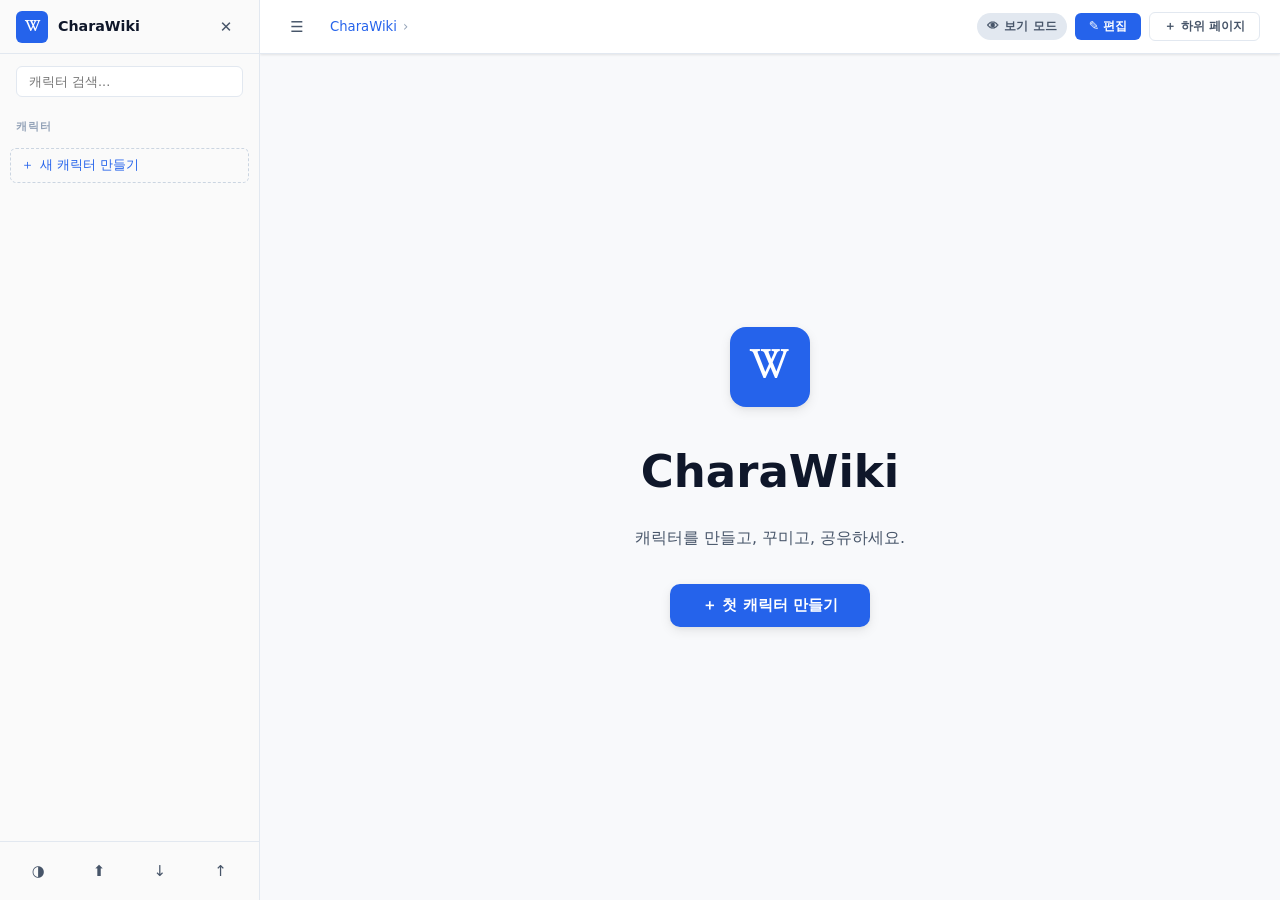
==== commit b2b5d585: "Add files via upload" ====
--- a/index.html
+++ b/index.html
@@ -1,773 +1,450 @@
 <!DOCTYPE html>
-<html lang="ko">
+<html lang="ko" data-theme="light">
 <head>
-  <meta charset="UTF-8" />
-  <meta name="viewport" content="width=device-width, initial-scale=1.0" />
-  <title>CharaWiki — 캐릭터 위키</title>
-  <link rel="stylesheet" href="style.css" />
-  <link rel="preconnect" href="https://fonts.googleapis.com" />
-  <link href="https://fonts.googleapis.com/css2?family=Noto+Serif+KR:wght@300;400;600;700&family=Noto+Sans+KR:wght@300;400;500;700&family=Do+Hyeon&family=Gowun+Dodum&family=Gaegu:wght@400;700&display=swap" rel="stylesheet" />
+<meta charset="UTF-8"/>
+<meta name="viewport" content="width=device-width, initial-scale=1.0, viewport-fit=cover"/>
+<meta name="description" content="CharaWiki — 캐릭터 위키 빌더"/>
+<title>CharaWiki</title>
+<link rel="stylesheet" href="style.css"/>
+<link rel="preconnect" href="https://fonts.googleapis.com"/>
+<link rel="preconnect" href="https://fonts.gstatic.com" crossorigin/>
+<link href="https://fonts.googleapis.com/css2?family=Nanum+Myeongjo:wght@400;700;800&family=Pretendard:wght@300;400;500;600;700&family=IBM+Plex+Mono:wght@400;600&display=swap" rel="stylesheet"/>
 </head>
-<body class="theme-default font-gothic pattern-none">
-
-<!-- ====== NAVBAR ====== -->
-<header class="navbar">
-  <div class="navbar-inner">
-    <div class="navbar-logo">
-      <span class="logo-icon">📖</span>
+<body>
+
+<!-- ════════════════════════════════
+     READING PROGRESS
+════════════════════════════════ -->
+<div id="readProgress"></div>
+
+<!-- ════════════════════════════════
+     TOAST
+════════════════════════════════ -->
+<div id="toastWrap" aria-live="polite"></div>
+
+<!-- ════════════════════════════════
+     LIGHTBOX
+════════════════════════════════ -->
+<div id="lightbox" role="dialog" aria-modal="true" aria-label="이미지 확대">
+  <button id="lbClose" aria-label="닫기">✕</button>
+  <img id="lbImg" src="" alt="확대 이미지"/>
+</div>
+
+<!-- ════════════════════════════════
+     CHARACTER LIST SIDEBAR (홈)
+════════════════════════════════ -->
+<div id="charListSidebar" class="sidebar" role="navigation" aria-label="캐릭터 목록">
+  <div class="sidebar-head">
+    <div class="sidebar-logo">
+      <span class="logo-mark">W</span>
       <span class="logo-text">CharaWiki</span>
     </div>
-    <nav class="navbar-links">
-      <a href="#">메인</a>
-      <a href="#">최근 변경</a>
-      <a href="#">임의 문서</a>
-      <a href="#">도움말</a>
+    <button id="sidebarToggle" class="icon-btn" aria-label="사이드바 닫기">✕</button>
+  </div>
+
+  <div class="sidebar-search">
+    <input type="text" id="charSearch" placeholder="캐릭터 검색..." aria-label="캐릭터 검색"/>
+  </div>
+
+  <nav class="char-nav">
+    <div class="char-nav-label">캐릭터</div>
+    <ul id="charNavList" role="list"></ul>
+    <button id="newCharBtn" class="new-char-btn">
+      <span>＋</span> 새 캐릭터 만들기
+    </button>
+  </nav>
+
+  <div class="sidebar-footer">
+    <button id="themeToggle" class="icon-btn" aria-label="테마 전환" title="라이트/다크 전환">◑</button>
+    <button id="shareBtn" class="icon-btn" aria-label="공유" title="URL 공유">⬆</button>
+    <button id="exportAllBtn" class="icon-btn" aria-label="전체 내보내기" title="전체 데이터 백업">↓</button>
+    <button id="importAllBtn" class="icon-btn" aria-label="가져오기" title="백업 불러오기">↑</button>
+    <input type="file" id="importFile" accept=".json" style="display:none"/>
+  </div>
+</div>
+
+<!-- ════════════════════════════════
+     MAIN AREA
+════════════════════════════════ -->
+<div id="mainWrap">
+
+  <!-- TOP NAV BAR -->
+  <header id="topBar" role="banner">
+    <button id="menuBtn" class="icon-btn" aria-label="메뉴 열기" aria-expanded="false" aria-controls="charListSidebar">☰</button>
+
+    <nav id="breadcrumb" aria-label="현재 위치">
+      <span id="breadHome" class="bread-link" role="button" tabindex="0">CharaWiki</span>
+      <span class="bread-sep" aria-hidden="true">›</span>
+      <span id="breadChar" class="bread-current"></span>
+      <span id="breadSub" class="bread-sub" style="display:none">
+        <span class="bread-sep" aria-hidden="true">›</span>
+        <span id="breadSubName"></span>
+      </span>
     </nav>
-    <div class="navbar-actions">
-      <button class="btn-icon-pill" id="themeToggleBtn" title="테마 변경">🎨 테마</button>
-      <button class="btn-icon-pill" id="decorToggleBtn" title="꾸미기">✨ 꾸미기</button>
-      <button class="btn-icon-pill admin-only hidden" id="exportBtn" title="내보내기">📤 내보내기</button>
-      <button class="btn-admin-lock" id="adminLockBtn" title="관리자">🔒</button>
-    </div>
-  </div>
-</header>
-
-<!-- ====== ADMIN LOGIN MODAL ====== -->
-<div class="modal" id="adminModal">
-  <div class="modal-box">
-    <h3 class="modal-title" id="adminModalTitle">🔐 관리자 로그인</h3>
-    <p class="modal-desc" id="adminModalDesc">관리자 비밀번호를 입력하세요.<br><small style="color:var(--text-muted)">※ 처음 사용 시 원하는 비밀번호로 설정됩니다.</small></p>
-    <label>비밀번호<input type="password" id="adminPwInput" class="modal-input" placeholder="비밀번호 입력" autocomplete="off"/></label>
-    <div id="adminErrorMsg" class="modal-error hidden">❌ 비밀번호가 틀렸습니다.</div>
-    <div class="modal-actions">
-      <button class="btn-modal-cancel" id="adminCancel">취소</button>
-      <button class="btn-modal-ok" id="adminConfirm">확인</button>
-    </div>
-  </div>
-</div>
-
-<!-- ====== CHANGE PW MODAL ====== -->
-<div class="modal" id="changePwModal">
-  <div class="modal-box">
-    <h3 class="modal-title">🔑 비밀번호 변경</h3>
-    <label>현재 비밀번호<input type="password" id="oldPwInput" class="modal-input" placeholder="현재 비밀번호"/></label>
-    <label>새 비밀번호<input type="password" id="newPwInput" class="modal-input" placeholder="새 비밀번호 (4자 이상)"/></label>
-    <label>새 비밀번호 확인<input type="password" id="newPwConfirm" class="modal-input" placeholder="다시 입력"/></label>
-    <div id="changePwError" class="modal-error hidden"></div>
-    <div class="modal-actions">
-      <button class="btn-modal-cancel" id="changePwCancel">취소</button>
-      <button class="btn-modal-ok" id="changePwConfirm">변경</button>
-    </div>
-  </div>
-</div>
-
-<!-- ====== THEME PANEL ====== -->
-<div class="panel theme-panel" id="themePanel">
-  <div class="panel-header">
-    <span>🎨 테마 선택</span>
-    <button class="panel-close" id="themeClose">✕</button>
-  </div>
-  <div class="theme-grid">
-    <button class="theme-btn active" data-theme="default"><span class="theme-preview preview-default"></span><span>☀️ 기본</span></button>
-    <button class="theme-btn" data-theme="dark"><span class="theme-preview preview-dark"></span><span>🌙 다크</span></button>
-    <button class="theme-btn" data-theme="sakura"><span class="theme-preview preview-sakura"></span><span>🌸 사쿠라</span></button>
-    <button class="theme-btn" data-theme="ocean"><span class="theme-preview preview-ocean"></span><span>🌊 오션</span></button>
-    <button class="theme-btn" data-theme="forest"><span class="theme-preview preview-forest"></span><span>🌿 포레스트</span></button>
-    <button class="theme-btn" data-theme="galaxy"><span class="theme-preview preview-galaxy"></span><span>⭐ 갤럭시</span></button>
-    <button class="theme-btn" data-theme="retro"><span class="theme-preview preview-retro"></span><span>📼 레트로</span></button>
-    <button class="theme-btn" data-theme="halloween"><span class="theme-preview preview-halloween"></span><span>🎃 할로윈</span></button>
-    <button class="theme-btn" data-theme="christmas"><span class="theme-preview preview-christmas"></span><span>🎄 크리스마스</span></button>
-  </div>
-</div>
-
-<!-- ====== DECOR PANEL ====== -->
-<div class="panel decor-panel" id="decorPanel">
-  <div class="panel-header">
-    <span>✨ 꾸미기</span>
-    <button class="panel-close" id="decorClose">✕</button>
-  </div>
-
-  <div class="decor-section">
-    <label class="decor-label">폰트</label>
-    <div class="decor-options">
-      <button class="decor-btn active" data-font="gothic">고딕체</button>
-      <button class="decor-btn" data-font="serif">명조체</button>
-      <button class="decor-btn" data-font="handwriting">손글씨</button>
-      <button class="decor-btn" data-font="round">둥근체</button>
-    </div>
-  </div>
-
-  <div class="decor-section">
-    <label class="decor-label">배경 패턴</label>
-    <div class="decor-options">
-      <button class="decor-btn active" data-pattern="none">없음</button>
-      <button class="decor-btn" data-pattern="grid">격자</button>
-      <button class="decor-btn" data-pattern="dot">도트</button>
-      <button class="decor-btn" data-pattern="diagonal">대각선</button>
-      <button class="decor-btn" data-pattern="cross">십자</button>
-    </div>
-  </div>
-
-  <div class="decor-section">
-    <label class="decor-label">배경 이미지 <span class="decor-sub">(관리자)</span></label>
-    <div class="decor-options admin-only hidden">
-      <label class="decor-btn file-btn" for="bgImgUpload">📁 업로드</label>
-      <input type="file" id="bgImgUpload" accept="image/*" class="img-upload-hidden"/>
-      <button class="decor-btn" id="removeBgBtn">제거</button>
-    </div>
-    <div class="decor-row">
-      <label class="decor-label" style="font-size:0.82rem;">불투명도 <span id="bgOpacityVal">40%</span></label>
-      <input type="range" id="bgOpacityRange" min="5" max="80" value="40" class="range-slider"/>
-    </div>
-  </div>
-
-  <div class="decor-section">
-    <label class="decor-label">인포박스 테두리</label>
-    <div class="decor-options">
-      <button class="decor-btn active" data-border="solid">실선</button>
-      <button class="decor-btn" data-border="dashed">점선</button>
-      <button class="decor-btn" data-border="double">이중선</button>
-      <button class="decor-btn" data-border="shadow">그림자</button>
-    </div>
-  </div>
-
-  <div class="decor-section">
-    <label class="decor-label">구분선 스타일</label>
-    <div class="decor-options">
-      <button class="decor-btn active" data-divider="solid">실선</button>
-      <button class="decor-btn" data-divider="dashed">점선</button>
-      <button class="decor-btn" data-divider="gradient">그라데이션</button>
-      <button class="decor-btn" data-divider="double">이중선</button>
-    </div>
-  </div>
-
-  <div class="decor-section">
-    <label class="decor-label">카드 스타일</label>
-    <div class="decor-options">
-      <button class="decor-btn active" data-card="flat">플랫</button>
-      <button class="decor-btn" data-card="raised">입체</button>
-      <button class="decor-btn" data-card="glass">글래스</button>
-    </div>
-  </div>
-
-  <div class="decor-section">
-    <label class="decor-label">애니메이션</label>
-    <div class="decor-options">
-      <button class="decor-btn" data-anim="none">없음</button>
-      <button class="decor-btn active" data-anim="normal">보통</button>
-      <button class="decor-btn" data-anim="strong">화려하게</button>
-    </div>
-  </div>
-
-  <div class="decor-section">
-    <label class="decor-label">커서</label>
-    <div class="decor-options">
-      <button class="decor-btn active" data-cursor="default">기본</button>
-      <button class="decor-btn" data-cursor="star">⭐ 별</button>
-      <button class="decor-btn" data-cursor="heart">❤️ 하트</button>
-      <button class="decor-btn" data-cursor="cat">🐱 고양이</button>
-    </div>
-  </div>
-
-  <div class="decor-section">
-    <label class="decor-label">강조 색상</label>
-    <div class="color-picker-row">
-      <button class="color-dot active" data-color="#3366cc" style="background:#3366cc;" title="블루"></button>
-      <button class="color-dot" data-color="#cc3333" style="background:#cc3333;" title="레드"></button>
-      <button class="color-dot" data-color="#33aa66" style="background:#33aa66;" title="그린"></button>
-      <button class="color-dot" data-color="#cc6600" style="background:#cc6600;" title="오렌지"></button>
-      <button class="color-dot" data-color="#9933cc" style="background:#9933cc;" title="퍼플"></button>
-      <button class="color-dot" data-color="#cc3388" style="background:#cc3388;" title="핑크"></button>
-      <button class="color-dot" data-color="#d4a017" style="background:#d4a017;" title="골드"></button>
-      <input type="color" id="customColor" class="custom-color-input" value="#3366cc" title="직접 선택" />
-    </div>
-  </div>
-
-  <div class="decor-section">
-    <label class="decor-label">글자 색상</label>
-    <input type="color" id="customTextColor" class="custom-color-input" value="#202122" title="글자색 직접 선택" />
-    <button class="decor-btn" id="resetTextColor" style="margin-left:8px;font-size:0.78rem;">초기화</button>
-  </div>
-
-  <div class="decor-section">
-    <label class="decor-label">글자 크기 <span id="fontSizeVal">15px</span></label>
-    <input type="range" id="fontSizeRange" min="13" max="20" value="15" class="range-slider" />
-  </div>
-
-  <div class="decor-section">
-    <label class="decor-label">인포박스 위치</label>
-    <div class="decor-options">
-      <button class="decor-btn active" data-infopos="right">우측</button>
-      <button class="decor-btn" data-infopos="left">좌측</button>
-      <button class="decor-btn" data-infopos="top">상단</button>
-    </div>
-  </div>
-
-  <div class="decor-section">
-    <button class="btn-reset" id="resetDecor">🔄 꾸미기 초기화</button>
-    <button class="btn-reset admin-only hidden" id="changePwBtn" style="margin-top:6px;background:var(--bg-infobox);">🔑 비밀번호 변경</button>
-  </div>
-</div>
-
-<!-- ====== PANEL OVERLAY ====== -->
-<div class="panel-overlay" id="panelOverlay"></div>
-
-<!-- ====== ADMIN STATUS BAR ====== -->
-<div class="admin-bar hidden" id="adminBar">
-  <span>🛡️ 관리자 모드 — 편집 활성화됨</span>
-  <div class="admin-bar-actions">
-    <button class="admin-bar-btn" id="addSectionBtn">+ 섹션 추가</button>
-    <button class="admin-bar-btn" id="printBtn">🖨️ 인쇄</button>
-    <button class="admin-bar-btn danger" id="adminLogoutBtn">로그아웃</button>
-  </div>
-</div>
-
-<!-- ====== MAIN CONTENT ====== -->
-<div class="wiki-container" id="wikiContainer">
-  <div class="wiki-content">
-
-    <!-- TITLE -->
-    <div class="wiki-title-area">
-      <h1 class="wiki-title editable-admin" id="charName" contenteditable="false">홍길동</h1>
-      <div class="wiki-subtitle editable-admin" id="charSubtitle" contenteditable="false">의적 / 조선 시대 의협지사</div>
-      <div class="wiki-meta" id="tagArea">
-        <span class="wiki-tag" data-removable="true">캐릭터</span>
-        <span class="wiki-tag" data-removable="true">한국 문학</span>
-        <span class="wiki-tag" data-removable="true">고전 소설</span>
-        <button class="btn-add-tag admin-only hidden" id="addTagBtn">+ 태그</button>
-        <span class="edit-hint admin-only hidden">💡 텍스트를 클릭하면 편집할 수 있어요!</span>
+
+    <div id="topActions">
+      <!-- View mode indicator -->
+      <div id="modeChip" class="mode-chip mode-view">
+        <span id="modeIcon">👁</span>
+        <span id="modeLabel">보기 모드</span>
       </div>
-    </div>
-
-    <div class="wiki-body" id="wikiBody">
-
-      <!-- INFOBOX -->
-      <aside class="infobox border-solid" id="infobox">
-        <div class="infobox-title editable-admin" id="infoboxTitle" contenteditable="false">홍길동</div>
-        <div class="infobox-img-wrap" id="imgWrap">
-          <div class="infobox-img-placeholder" id="imgPlaceholder">
-            <span class="img-icon">🧑‍🦱</span>
-            <span class="img-hint admin-only hidden">이미지<br>클릭하여 교체</span>
-            <input type="file" id="imgUpload" accept="image/*" class="img-upload-hidden" />
-          </div>
-          <img id="charImg" class="infobox-img hidden" src="" alt="캐릭터 이미지" />
-        </div>
-        <div class="infobox-img-caption-wrap">
-          <div class="infobox-img-caption editable-admin" id="imgCaption" contenteditable="false">이미지 캡션을 입력하세요.</div>
-          <div class="decor-section admin-only hidden" style="margin:4px 0;">
-            <label class="decor-label" style="font-size:0.8rem;">이미지 필터</label>
-            <div class="decor-options" style="flex-wrap:wrap;gap:4px;">
-              <button class="decor-btn active" data-imgfilter="none">없음</button>
-              <button class="decor-btn" data-imgfilter="sepia">세피아</button>
-              <button class="decor-btn" data-imgfilter="grayscale">흑백</button>
-              <button class="decor-btn" data-imgfilter="bright">밝게</button>
-              <button class="decor-btn" data-imgfilter="cool">쿨톤</button>
+
+      <button id="editModeBtn" class="top-btn btn-edit" aria-label="편집 모드 전환">✎ 편집</button>
+      <button id="viewModeBtn" class="top-btn btn-view" style="display:none" aria-label="보기 모드로 전환">✓ 완료</button>
+      <button id="addSubPageBtn" class="top-btn btn-sub" aria-label="하위 페이지 추가">＋ 하위 페이지</button>
+    </div>
+  </header>
+
+  <!-- HOME SCREEN (캐릭터 없을 때) -->
+  <div id="homeScreen" class="screen">
+    <div class="home-hero">
+      <div class="hero-mark">W</div>
+      <h1 class="hero-title">CharaWiki</h1>
+      <p class="hero-sub">캐릭터를 만들고, 꾸미고, 공유하세요.</p>
+      <button id="heroNewBtn" class="hero-btn">＋ 첫 캐릭터 만들기</button>
+    </div>
+  </div>
+
+  <!-- CHARACTER WIKI PAGE -->
+  <div id="wikiScreen" class="screen" style="display:none">
+
+    <!-- WIKI HEADER (커버 + 프로필) -->
+    <div id="wikiHeader">
+      <div id="coverArea">
+        <div id="coverBg" class="cover-bg" aria-hidden="true"></div>
+        <div id="coverOverlay" aria-hidden="true"></div>
+        <div id="coverActions" class="edit-only">
+          <button id="changeCoverBtn" class="cover-btn">🖼 커버 변경</button>
+          <button id="removeCoverBtn" class="cover-btn">✕ 제거</button>
+          <input type="file" id="coverUpload" accept="image/*" style="display:none"/>
+        </div>
+      </div>
+
+      <div id="profileRow">
+        <div id="avatarWrap">
+          <div id="avatar" class="avatar" role="img" aria-label="캐릭터 아바타">
+            <span id="avatarEmoji">🧑</span>
+            <img id="avatarImg" class="avatar-img" src="" alt="" style="display:none"/>
+          </div>
+          <div id="avatarActions" class="edit-only">
+            <button id="changeAvatarBtn" class="avatar-btn" aria-label="아바타 변경">📷</button>
+            <input type="file" id="avatarUpload" accept="image/*" style="display:none"/>
+          </div>
+        </div>
+
+        <div id="headerInfo">
+          <div id="headerTags" class="char-tags"></div>
+          <h1 id="charTitle" class="char-title" contenteditable="false" spellcheck="false" data-placeholder="캐릭터 이름"></h1>
+          <p id="charSubtitle" class="char-subtitle" contenteditable="false" spellcheck="false" data-placeholder="한 줄 소개를 입력하세요..."></p>
+        </div>
+
+        <div id="headerStats" class="header-stats">
+          <div class="stat-item"><span class="stat-val" id="statPages">0</span><span class="stat-label">페이지</span></div>
+          <div class="stat-item"><span class="stat-val" id="statWords">0</span><span class="stat-label">글자</span></div>
+          <div class="stat-item"><span class="stat-val" id="statEdited">-</span><span class="stat-label">수정일</span></div>
+        </div>
+      </div>
+
+      <!-- SUB PAGE TABS -->
+      <div id="subPageNav" role="tablist" aria-label="하위 페이지">
+        <div id="subPageTabs" class="tab-list"></div>
+      </div>
+    </div>
+
+    <!-- WIKI BODY -->
+    <div id="wikiBody">
+
+      <!-- LEFT: TOC -->
+      <aside id="tocSidebar" role="navigation" aria-label="목차">
+        <div class="toc-head">목차</div>
+        <nav id="tocNav"></nav>
+      </aside>
+
+      <!-- CENTER: PAGE CONTENT -->
+      <main id="pageContent" role="main">
+
+        <!-- INFOBOX + ARTICLE -->
+        <div id="contentLayout" class="layout-right">
+
+          <!-- INFOBOX -->
+          <div id="infoboxWrap">
+            <div id="infobox" class="infobox">
+              <div class="ib-header">
+                <span id="ibTitle" contenteditable="false" spellcheck="false" data-placeholder="캐릭터명">홍길동</span>
+              </div>
+
+              <!-- Infobox Image -->
+              <div id="ibImgArea" class="ib-img-area">
+                <div id="ibImgPlaceholder" class="ib-img-placeholder">
+                  <span>🖼</span>
+                  <span>클릭하여 이미지 추가</span>
+                  <input type="file" id="ibImgUpload" accept="image/*" class="file-overlay"/>
+                </div>
+                <div id="ibImgLoaded" style="display:none">
+                  <img id="ibImg" class="ib-img" src="" alt="캐릭터 이미지"/>
+                  <div id="ibImgCaption" class="ib-caption" contenteditable="false" spellcheck="false" data-placeholder="이미지 설명">이미지 설명</div>
+                  <div class="ib-img-tools edit-only">
+                    <select id="ibImgFilter" class="filter-select" aria-label="이미지 필터">
+                      <option value="">원본</option>
+                      <option value="grayscale(1)">흑백</option>
+                      <option value="sepia(0.8)">세피아</option>
+                      <option value="brightness(1.2) contrast(1.1)">선명</option>
+                      <option value="blur(1px)">소프트</option>
+                    </select>
+                    <button id="ibImgRemove" class="sm-btn">✕ 제거</button>
+                  </div>
+                </div>
+              </div>
+
+              <!-- Infobox Table -->
+              <table id="ibTable" class="ib-table">
+                <tbody id="ibTableBody">
+                  <tr class="ib-section-row"><td colspan="2" class="ib-section-label" contenteditable="false">기본 정보</td></tr>
+                  <tr><th contenteditable="false">이름</th><td contenteditable="false">홍길동 (洪吉童)</td></tr>
+                  <tr><th contenteditable="false">나이</th><td contenteditable="false">24세</td></tr>
+                  <tr><th contenteditable="false">성별</th><td contenteditable="false">남성</td></tr>
+                  <tr><th contenteditable="false">생일</th><td contenteditable="false">3월 15일</td></tr>
+                  <tr class="ib-section-row"><td colspan="2" class="ib-section-label" contenteditable="false">신체</td></tr>
+                  <tr><th contenteditable="false">신장</th><td contenteditable="false">178cm</td></tr>
+                  <tr><th contenteditable="false">체중</th><td contenteditable="false">72kg</td></tr>
+                  <tr><th contenteditable="false">혈액형</th><td contenteditable="false">O형</td></tr>
+                  <tr class="ib-section-row"><td colspan="2" class="ib-section-label" contenteditable="false">기타</td></tr>
+                  <tr><th contenteditable="false">직업</th><td contenteditable="false">의적</td></tr>
+                  <tr><th contenteditable="false">소속</th><td contenteditable="false">활빈당</td></tr>
+                </tbody>
+              </table>
+
+              <div id="ibActions" class="ib-actions edit-only">
+                <button class="ib-add-btn" id="ibAddRow">＋ 항목</button>
+                <button class="ib-add-btn" id="ibAddSection">＋ 소제목</button>
+                <button class="ib-add-btn" id="ibDelRow">－ 마지막 항목</button>
+              </div>
             </div>
           </div>
-        </div>
-        <table class="infobox-table">
-          <tbody id="infoTableBody">
-            <tr><th colspan="2" class="info-section-header">기본 정보</th></tr>
-            <tr><th>이름</th><td class="editable-admin" contenteditable="false">홍길동 (洪吉童)</td></tr>
-            <tr><th>나이</th><td class="editable-admin" contenteditable="false">24세</td></tr>
-            <tr><th>성별</th><td class="editable-admin" contenteditable="false">남성</td></tr>
-            <tr><th>생일</th><td class="editable-admin" contenteditable="false">3월 15일</td></tr>
-            <tr><th colspan="2" class="info-section-header">신체 정보</th></tr>
-            <tr><th>신장</th><td class="editable-admin" contenteditable="false">178cm</td></tr>
-            <tr><th>체중</th><td class="editable-admin" contenteditable="false">72kg</td></tr>
-            <tr><th>혈액형</th><td class="editable-admin" contenteditable="false">O형</td></tr>
-            <tr><th colspan="2" class="info-section-header">기타</th></tr>
-            <tr><th>출신</th><td class="editable-admin" contenteditable="false">조선국 경성</td></tr>
-            <tr><th>직업</th><td class="editable-admin" contenteditable="false">의적, 활빈당 수령</td></tr>
-            <tr><th>소속</th><td class="editable-admin" contenteditable="false">활빈당</td></tr>
-            <tr><th>성우</th><td class="editable-admin" contenteditable="false">-</td></tr>
-          </tbody>
-        </table>
-        <div class="infobox-add-row admin-only hidden">
-          <button class="btn-add-row" id="addRowBtn">+ 항목 추가</button>
-          <button class="btn-add-row" id="addSectionHeaderBtn">+ 섹션 헤더</button>
+
+          <!-- ARTICLE SECTIONS -->
+          <div id="articleWrap">
+            <div id="article"></div>
+
+            <!-- ADD SECTION BAR (edit mode only) -->
+            <div id="addSectionBar" class="add-section-bar edit-only">
+              <span class="add-section-label">섹션 추가</span>
+              <div class="add-section-btns">
+                <button class="add-sec-btn" data-type="text">📝 텍스트</button>
+                <button class="add-sec-btn" data-type="list">📋 목록</button>
+                <button class="add-sec-btn" data-type="stats">📊 능력치</button>
+                <button class="add-sec-btn" data-type="relations">👥 인물관계</button>
+                <button class="add-sec-btn" data-type="timeline">⏱ 타임라인</button>
+                <button class="add-sec-btn" data-type="quotes">💬 어록</button>
+                <button class="add-sec-btn" data-type="gallery">🖼 갤러리</button>
+                <button class="add-sec-btn" data-type="video">▶ 유튜브</button>
+                <button class="add-sec-btn" data-type="links">🔗 외부링크</button>
+                <button class="add-sec-btn" data-type="spoiler">🙈 스포일러</button>
+                <button class="add-sec-btn" data-type="table">🗂 표</button>
+              </div>
+            </div>
+          </div>
+
+        </div><!-- end contentLayout -->
+
+        <!-- CATEGORY ROW -->
+        <div id="categoryRow" class="cat-row">
+          <span class="cat-label">분류</span>
+          <div id="catList" class="cat-list"></div>
+          <button id="addCatBtn" class="cat-add-btn edit-only" aria-label="분류 추가">＋</button>
+        </div>
+
+        <!-- SUBPAGE REDIRECT NOTICE (shown in subpage view) -->
+        <div id="backToMainRow" style="display:none">
+          <button id="backToMainBtn" class="back-main-btn">← 메인 페이지로</button>
+        </div>
+
+      </main>
+
+      <!-- RIGHT: TOOLS PANEL (edit mode) -->
+      <aside id="toolsPanel" class="tools-panel edit-only" aria-label="편집 도구">
+        <div class="tools-head">꾸미기</div>
+
+        <div class="tool-group">
+          <div class="tool-label">테마</div>
+          <div class="theme-grid">
+            <button class="th-btn active" data-theme="light">☀ 라이트</button>
+            <button class="th-btn" data-theme="dark">🌙 다크</button>
+            <button class="th-btn" data-theme="sepia">📜 세피아</button>
+            <button class="th-btn" data-theme="pink">🌸 핑크</button>
+            <button class="th-btn" data-theme="mint">🌿 민트</button>
+            <button class="th-btn" data-theme="navy">🌊 네이비</button>
+            <button class="th-btn" data-theme="galaxy">⭐ 갤럭시</button>
+            <button class="th-btn" data-theme="retro">📺 레트로</button>
+          </div>
+        </div>
+
+        <div class="tool-group">
+          <div class="tool-label">강조 색상</div>
+          <div class="accent-row">
+            <button class="ac-dot active" data-accent="#2563eb" style="background:#2563eb" aria-label="블루"></button>
+            <button class="ac-dot" data-accent="#dc2626" style="background:#dc2626" aria-label="레드"></button>
+            <button class="ac-dot" data-accent="#16a34a" style="background:#16a34a" aria-label="그린"></button>
+            <button class="ac-dot" data-accent="#9333ea" style="background:#9333ea" aria-label="퍼플"></button>
+            <button class="ac-dot" data-accent="#ea580c" style="background:#ea580c" aria-label="오렌지"></button>
+            <button class="ac-dot" data-accent="#0891b2" style="background:#0891b2" aria-label="시안"></button>
+            <button class="ac-dot" data-accent="#be185d" style="background:#be185d" aria-label="핫핑크"></button>
+            <input type="color" id="accentCustom" value="#2563eb" class="ac-custom" aria-label="직접 선택"/>
+          </div>
+        </div>
+
+        <div class="tool-group">
+          <div class="tool-label">폰트</div>
+          <div class="opt-row">
+            <button class="opt-btn active" data-font="modern">모던</button>
+            <button class="opt-btn" data-font="serif">명조</button>
+            <button class="opt-btn" data-font="mono">모노</button>
+          </div>
+        </div>
+
+        <div class="tool-group">
+          <div class="tool-label">인포박스 스타일</div>
+          <div class="opt-row">
+            <button class="opt-btn active" data-ibstyle="classic">클래식</button>
+            <button class="opt-btn" data-ibstyle="card">카드</button>
+            <button class="opt-btn" data-ibstyle="minimal">미니멀</button>
+          </div>
+        </div>
+
+        <div class="tool-group">
+          <div class="tool-label">레이아웃</div>
+          <div class="opt-row">
+            <button class="opt-btn active" data-layout="right">우측</button>
+            <button class="opt-btn" data-layout="left">좌측</button>
+            <button class="opt-btn" data-layout="top">상단</button>
+          </div>
+        </div>
+
+        <div class="tool-group">
+          <div class="tool-label">글자 크기 <span id="fszLabel">15</span>px</div>
+          <input type="range" id="fszRange" min="13" max="20" value="15" class="range-sl" aria-label="글자 크기"/>
+        </div>
+
+        <div class="tool-group">
+          <div class="tool-label">배경 패턴</div>
+          <div class="opt-row wrap">
+            <button class="opt-btn active" data-pat="none">없음</button>
+            <button class="opt-btn" data-pat="grid">격자</button>
+            <button class="opt-btn" data-pat="dot">도트</button>
+            <button class="opt-btn" data-pat="lines">줄무늬</button>
+          </div>
+        </div>
+
+        <div class="tool-group">
+          <div class="tool-label">섹션 구분선</div>
+          <div class="opt-row">
+            <button class="opt-btn active" data-div="line">실선</button>
+            <button class="opt-btn" data-div="dashed">점선</button>
+            <button class="opt-btn" data-div="gradient">그라데이션</button>
+            <button class="opt-btn" data-div="none">없음</button>
+          </div>
+        </div>
+
+        <div class="tool-group">
+          <button id="resetStyleBtn" class="reset-btn">↺ 스타일 초기화</button>
         </div>
       </aside>
 
-      <!-- MAIN ARTICLE -->
-      <article class="wiki-article" id="wikiArticle">
-
-        <!-- TOC -->
-        <nav class="toc" id="tocBox">
-          <div class="toc-title">📋 목차</div>
-          <ol class="toc-list" id="tocList">
-            <li><a href="#sec-overview">1. 개요</a></li>
-            <li><a href="#sec-appearance">2. 외모</a></li>
-            <li><a href="#sec-personality">3. 성격</a></li>
-            <li><a href="#sec-abilities">4. 능력</a></li>
-            <li><a href="#sec-relations">5. 인간관계</a></li>
-            <li><a href="#sec-history">6. 행적</a></li>
-            <li><a href="#sec-quotes">7. 어록</a></li>
-            <li><a href="#sec-gallery">8. 갤러리</a></li>
-            <li><a href="#sec-media">9. 미디어</a></li>
-            <li><a href="#sec-links">10. 외부 링크</a></li>
-            <li><a href="#sec-trivia">11. 기타</a></li>
-          </ol>
-        </nav>
-
-        <!-- 1. OVERVIEW -->
-        <section id="sec-overview" class="wiki-section" data-section-id="overview">
-          <div class="section-title-row">
-            <h2 class="section-heading">1. 개요</h2>
-            <div class="section-admin-tools admin-only hidden">
-              <button class="sec-tool-btn" data-action="move-up">↑</button>
-              <button class="sec-tool-btn" data-action="move-down">↓</button>
-              <button class="sec-tool-btn danger" data-action="delete">🗑</button>
-            </div>
-          </div>
-          <div class="section-divider divider-solid"></div>
-          <p class="editable-admin" contenteditable="false">
-            <strong>홍길동</strong>은 조선 시대를 배경으로 한 고전 소설 <em>홍길동전</em>의 주인공으로, 서자 출신의 의적이다. 탐관오리의 재산을 빼앗아 가난한 민중에게 나눠준 인물로, 한국을 대표하는 의협지사로 여겨진다.
-          </p>
-          <p class="editable-admin" contenteditable="false">
-            신분 차별이 극심하던 조선 사회에서 능력에 따른 공정한 세상을 꿈꾼 그는, 결국 율도국을 건국하여 이상향을 실현하려 했다.
-          </p>
-        </section>
-
-        <!-- 2. APPEARANCE -->
-        <section id="sec-appearance" class="wiki-section" data-section-id="appearance">
-          <div class="section-title-row">
-            <h2 class="section-heading">2. 외모</h2>
-            <div class="section-admin-tools admin-only hidden">
-              <button class="sec-tool-btn" data-action="move-up">↑</button>
-              <button class="sec-tool-btn" data-action="move-down">↓</button>
-              <button class="sec-tool-btn danger" data-action="delete">🗑</button>
-            </div>
-          </div>
-          <div class="section-divider divider-solid"></div>
-          <p class="editable-admin" contenteditable="false">
-            날렵한 체형에 흑발을 지닌 청년으로, 무예 수련으로 다져진 탄탄한 몸을 가지고 있다. 대부분의 경우 소박한 관복 차림이나 의적 활동 시에는 검은 두건을 두른 복장으로 나타난다.
-          </p>
-          <p class="editable-admin" contenteditable="false">
-            얼굴에는 조용하지만 날카로운 인상이 배어 있으며, 이마의 작은 흉터는 어린 시절 훈련 중 생긴 것으로 전해진다.
-          </p>
-        </section>
-
-        <!-- 3. PERSONALITY -->
-        <section id="sec-personality" class="wiki-section" data-section-id="personality">
-          <div class="section-title-row">
-            <h2 class="section-heading">3. 성격</h2>
-            <div class="section-admin-tools admin-only hidden">
-              <button class="sec-tool-btn" data-action="move-up">↑</button>
-              <button class="sec-tool-btn" data-action="move-down">↓</button>
-              <button class="sec-tool-btn danger" data-action="delete">🗑</button>
-            </div>
-          </div>
-          <div class="section-divider divider-solid"></div>
-          <p class="editable-admin" contenteditable="false">
-            정의감이 투철하고 불의를 참지 못하는 성격이다. 겉으로는 냉정해 보이지만 내면에는 따뜻한 심성을 가지고 있다.
-          </p>
-          <ul>
-            <li class="editable-admin" contenteditable="false">불의를 보면 참지 못하는 강한 정의감</li>
-            <li class="editable-admin" contenteditable="false">머리가 좋고 상황 판단이 빠른 전략적 사고</li>
-            <li class="editable-admin" contenteditable="false">부하들을 아끼는 리더십</li>
-            <li class="editable-admin" contenteditable="false">신분제에 대한 깊은 분노와 반감</li>
-            <li class="editable-admin" contenteditable="false">가족에 대한 복잡한 감정</li>
-          </ul>
-        </section>
-
-        <!-- 4. ABILITIES -->
-        <section id="sec-abilities" class="wiki-section" data-section-id="abilities">
-          <div class="section-title-row">
-            <h2 class="section-heading">4. 능력</h2>
-            <div class="section-admin-tools admin-only hidden">
-              <button class="sec-tool-btn" data-action="move-up">↑</button>
-              <button class="sec-tool-btn" data-action="move-down">↓</button>
-              <button class="sec-tool-btn danger" data-action="delete">🗑</button>
-            </div>
-          </div>
-          <div class="section-divider divider-solid"></div>
-
-          <h3 class="subsection-heading">4-1. 무예</h3>
-          <p class="editable-admin" contenteditable="false">어린 시절부터 혼자 수련을 쌓아 조선 최고 수준의 무예를 갖추게 되었다.</p>
-
-          <h3 class="subsection-heading">4-2. 도술</h3>
-          <p class="editable-admin" contenteditable="false">분신술, 축지법, 둔갑술을 사용할 수 있다.</p>
-
-          <div class="ability-bars-section" id="abilityBars">
-            <div class="ability-bar-item" data-name="전투력" data-val="92">
-              <div class="ability-bar-label">
-                <span class="editable-admin" contenteditable="false">전투력</span>
-                <span class="ability-val">92</span>
-              </div>
-              <div class="bar-track"><div class="bar-fill" style="width:92%"></div></div>
-              <button class="btn-del-ability admin-only hidden" title="삭제">✕</button>
-            </div>
-            <div class="ability-bar-item" data-name="지략" data-val="88">
-              <div class="ability-bar-label">
-                <span class="editable-admin" contenteditable="false">지략</span>
-                <span class="ability-val">88</span>
-              </div>
-              <div class="bar-track"><div class="bar-fill" style="width:88%"></div></div>
-              <button class="btn-del-ability admin-only hidden" title="삭제">✕</button>
-            </div>
-            <div class="ability-bar-item" data-name="도술" data-val="95">
-              <div class="ability-bar-label">
-                <span class="editable-admin" contenteditable="false">도술</span>
-                <span class="ability-val">95</span>
-              </div>
-              <div class="bar-track"><div class="bar-fill" style="width:95%"></div></div>
-              <button class="btn-del-ability admin-only hidden" title="삭제">✕</button>
-            </div>
-            <div class="ability-bar-item" data-name="카리스마" data-val="85">
-              <div class="ability-bar-label">
-                <span class="editable-admin" contenteditable="false">카리스마</span>
-                <span class="ability-val">85</span>
-              </div>
-              <div class="bar-track"><div class="bar-fill" style="width:85%"></div></div>
-              <button class="btn-del-ability admin-only hidden" title="삭제">✕</button>
-            </div>
-            <div class="ability-bar-item" data-name="공감능력" data-val="78">
-              <div class="ability-bar-label">
-                <span class="editable-admin" contenteditable="false">공감능력</span>
-                <span class="ability-val">78</span>
-              </div>
-              <div class="bar-track"><div class="bar-fill" style="width:78%"></div></div>
-              <button class="btn-del-ability admin-only hidden" title="삭제">✕</button>
-            </div>
-          </div>
-          <button class="btn-add-generic admin-only hidden" id="addAbilityBtn">+ 능력치 추가</button>
-        </section>
-
-        <!-- 5. RELATIONS -->
-        <section id="sec-relations" class="wiki-section" data-section-id="relations">
-          <div class="section-title-row">
-            <h2 class="section-heading">5. 인간관계</h2>
-            <div class="section-admin-tools admin-only hidden">
-              <button class="sec-tool-btn" data-action="move-up">↑</button>
-              <button class="sec-tool-btn" data-action="move-down">↓</button>
-              <button class="sec-tool-btn danger" data-action="delete">🗑</button>
-            </div>
-          </div>
-          <div class="section-divider divider-solid"></div>
-
-          <div class="relation-cards" id="relationCards">
-            <div class="relation-card">
-              <div class="relation-icon" id="relIcon0">👨‍👦</div>
-              <div class="relation-info">
-                <div class="relation-name editable-admin" contenteditable="false">홍 판서</div>
-                <div class="relation-type editable-admin" contenteditable="false">아버지 (서자 관계)</div>
-                <div class="relation-desc editable-admin" contenteditable="false">홍길동의 친부. 서자 신분으로 태어난 길동을 사랑하지만 신분제의 벽 때문에 부자의 정을 제대로 나누지 못한다.</div>
-              </div>
-              <button class="btn-del-card admin-only hidden" title="삭제">✕</button>
-            </div>
-            <div class="relation-card">
-              <div class="relation-icon">👤</div>
-              <div class="relation-info">
-                <div class="relation-name editable-admin" contenteditable="false">장길산</div>
-                <div class="relation-type editable-admin" contenteditable="false">동료 / 의형제</div>
-                <div class="relation-desc editable-admin" contenteditable="false">활빈당 내의 신뢰하는 동료.</div>
-              </div>
-              <button class="btn-del-card admin-only hidden" title="삭제">✕</button>
-            </div>
-          </div>
-          <button class="btn-add-generic admin-only hidden" id="addRelationBtn">+ 인물 추가</button>
-        </section>
-
-        <!-- 6. HISTORY / TIMELINE -->
-        <section id="sec-history" class="wiki-section" data-section-id="history">
-          <div class="section-title-row">
-            <h2 class="section-heading">6. 행적</h2>
-            <div class="section-admin-tools admin-only hidden">
-              <button class="sec-tool-btn" data-action="move-up">↑</button>
-              <button class="sec-tool-btn" data-action="move-down">↓</button>
-              <button class="sec-tool-btn danger" data-action="delete">🗑</button>
-            </div>
-          </div>
-          <div class="section-divider divider-solid"></div>
-
-          <div class="timeline" id="timelineList">
-            <div class="timeline-item">
-              <div class="timeline-dot"></div>
-              <div class="timeline-content">
-                <div class="timeline-date editable-admin" contenteditable="false">유년기</div>
-                <div class="timeline-text editable-admin" contenteditable="false">경성의 양반가에서 서자로 태어났다. 어린 시절부터 무예와 학문에 뛰어난 재능을 보였으나 서자라는 신분의 한계를 절감했다.</div>
-              </div>
-              <button class="btn-del-card admin-only hidden" title="삭제">✕</button>
-            </div>
-            <div class="timeline-item">
-              <div class="timeline-dot"></div>
-              <div class="timeline-content">
-                <div class="timeline-date editable-admin" contenteditable="false">청년기</div>
-                <div class="timeline-text editable-admin" contenteditable="false">집을 떠나 전국을 떠돌며 무예와 도술을 수련했다. 활빈당을 결성하기로 결심한다.</div>
-              </div>
-              <button class="btn-del-card admin-only hidden" title="삭제">✕</button>
-            </div>
-            <div class="timeline-item">
-              <div class="timeline-dot"></div>
-              <div class="timeline-content">
-                <div class="timeline-date editable-admin" contenteditable="false">활빈당 시기</div>
-                <div class="timeline-text editable-admin" contenteditable="false">활빈당을 이끌며 탐관오리의 재산을 빼앗아 가난한 민중에게 나누어 주었다.</div>
-              </div>
-              <button class="btn-del-card admin-only hidden" title="삭제">✕</button>
-            </div>
-            <div class="timeline-item">
-              <div class="timeline-dot"></div>
-              <div class="timeline-content">
-                <div class="timeline-date editable-admin" contenteditable="false">율도국 건국</div>
-                <div class="timeline-text editable-admin" contenteditable="false">조선을 떠나 율도국을 건국하고 왕이 되어 이상적인 나라를 건설했다.</div>
-              </div>
-              <button class="btn-del-card admin-only hidden" title="삭제">✕</button>
-            </div>
-          </div>
-          <button class="btn-add-generic admin-only hidden" id="addTimelineBtn">+ 행적 추가</button>
-        </section>
-
-        <!-- 7. QUOTES -->
-        <section id="sec-quotes" class="wiki-section" data-section-id="quotes">
-          <div class="section-title-row">
-            <h2 class="section-heading">7. 어록</h2>
-            <div class="section-admin-tools admin-only hidden">
-              <button class="sec-tool-btn" data-action="move-up">↑</button>
-              <button class="sec-tool-btn" data-action="move-down">↓</button>
-              <button class="sec-tool-btn danger" data-action="delete">🗑</button>
-            </div>
-          </div>
-          <div class="section-divider divider-solid"></div>
-
-          <div class="quotes-list" id="quotesList">
-            <div class="quote-item">
-              <blockquote class="quote-text editable-admin" contenteditable="false">
-                "아버지를 아버지라 부르지 못하고, 형을 형이라 부르지 못하니 이 어찌 슬프지 않겠습니까."
-              </blockquote>
-              <div class="quote-source editable-admin" contenteditable="false">— 홍길동전, 부친에게</div>
-              <button class="btn-del-card admin-only hidden" title="삭제">✕</button>
-            </div>
-            <div class="quote-item">
-              <blockquote class="quote-text editable-admin" contenteditable="false">
-                "나는 하늘이 낸 사람이오. 무엇이 두렵겠소?"
-              </blockquote>
-              <div class="quote-source editable-admin" contenteditable="false">— 활빈당 결성 당시</div>
-              <button class="btn-del-card admin-only hidden" title="삭제">✕</button>
-            </div>
-          </div>
-          <button class="btn-add-generic admin-only hidden" id="addQuoteBtn">+ 어록 추가</button>
-        </section>
-
-        <!-- 8. GALLERY -->
-        <section id="sec-gallery" class="wiki-section" data-section-id="gallery">
-          <div class="section-title-row">
-            <h2 class="section-heading">8. 갤러리</h2>
-            <div class="section-admin-tools admin-only hidden">
-              <button class="sec-tool-btn" data-action="move-up">↑</button>
-              <button class="sec-tool-btn" data-action="move-down">↓</button>
-              <button class="sec-tool-btn danger" data-action="delete">🗑</button>
-            </div>
-          </div>
-          <div class="section-divider divider-solid"></div>
-
-          <div class="gallery-grid" id="galleryGrid">
-            <div class="gallery-placeholder">
-              <span class="gallery-placeholder-icon">🖼️</span>
-              <span>이미지를 추가해 보세요</span>
-            </div>
-          </div>
-          <div class="admin-only hidden" style="margin-top:10px;">
-            <label class="btn-add-generic" for="galleryUpload" style="cursor:pointer;display:inline-block;">+ 이미지 추가</label>
-            <input type="file" id="galleryUpload" accept="image/*" multiple class="img-upload-hidden"/>
-          </div>
-
-          <!-- LIGHTBOX -->
-          <div class="lightbox" id="lightbox">
-            <button class="lightbox-close" id="lightboxClose">✕</button>
-            <button class="lightbox-nav prev" id="lightboxPrev">‹</button>
-            <img class="lightbox-img" id="lightboxImg" src="" alt=""/>
-            <div class="lightbox-caption" id="lightboxCaption"></div>
-            <button class="lightbox-nav next" id="lightboxNext">›</button>
-          </div>
-        </section>
-
-        <!-- 9. MEDIA (YouTube) -->
-        <section id="sec-media" class="wiki-section" data-section-id="media">
-          <div class="section-title-row">
-            <h2 class="section-heading">9. 미디어</h2>
-            <div class="section-admin-tools admin-only hidden">
-              <button class="sec-tool-btn" data-action="move-up">↑</button>
-              <button class="sec-tool-btn" data-action="move-down">↓</button>
-              <button class="sec-tool-btn danger" data-action="delete">🗑</button>
-            </div>
-          </div>
-          <div class="section-divider divider-solid"></div>
-
-          <div class="media-grid" id="mediaGrid">
-            <div class="gallery-placeholder">
-              <span class="gallery-placeholder-icon">▶️</span>
-              <span>YouTube 영상을 추가해 보세요</span>
-            </div>
-          </div>
-          <div class="admin-only hidden" style="margin-top:10px;">
-            <button class="btn-add-generic" id="addYoutubeBtn">+ YouTube 영상 추가</button>
-          </div>
-        </section>
-
-        <!-- 10. EXTERNAL LINKS -->
-        <section id="sec-links" class="wiki-section" data-section-id="links">
-          <div class="section-title-row">
-            <h2 class="section-heading">10. 외부 링크</h2>
-            <div class="section-admin-tools admin-only hidden">
-              <button class="sec-tool-btn" data-action="move-up">↑</button>
-              <button class="sec-tool-btn" data-action="move-down">↓</button>
-              <button class="sec-tool-btn danger" data-action="delete">🗑</button>
-            </div>
-          </div>
-          <div class="section-divider divider-solid"></div>
-
-          <div class="links-list" id="linksList">
-            <a href="#" class="link-item" data-removable="true">
-              <span class="link-icon">🌐</span>
-              <span class="link-label">공식 사이트</span>
-              <span class="link-url">example.com</span>
-              <button class="btn-del-card admin-only hidden" title="삭제">✕</button>
-            </a>
-            <a href="#" class="link-item" data-removable="true">
-              <span class="link-icon">🐦</span>
-              <span class="link-label">트위터 / X</span>
-              <span class="link-url">@example</span>
-              <button class="btn-del-card admin-only hidden" title="삭제">✕</button>
-            </a>
-          </div>
-          <button class="btn-add-generic admin-only hidden" id="addLinkBtn">+ 링크 추가</button>
-        </section>
-
-        <!-- 11. TRIVIA -->
-        <section id="sec-trivia" class="wiki-section" data-section-id="trivia">
-          <div class="section-title-row">
-            <h2 class="section-heading">11. 기타</h2>
-            <div class="section-admin-tools admin-only hidden">
-              <button class="sec-tool-btn" data-action="move-up">↑</button>
-              <button class="sec-tool-btn" data-action="move-down">↓</button>
-              <button class="sec-tool-btn danger" data-action="delete">🗑</button>
-            </div>
-          </div>
-          <div class="section-divider divider-solid"></div>
-          <ul>
-            <li class="editable-admin" contenteditable="false">홍길동전은 한국 최초의 한글 소설로 여겨진다.</li>
-            <li class="editable-admin" contenteditable="false">"홍길동"이라는 이름은 현대에도 신원 미상 인물을 지칭하는 대명사로 사용된다.</li>
-            <li class="editable-admin" contenteditable="false">다양한 드라마, 영화, 만화, 게임 등에서 패러디·오마주되었다.</li>
-          </ul>
-        </section>
-
-        <!-- CATEGORIES -->
-        <div class="wiki-categories" id="categoriesArea">
-          <span class="categories-label">분류:</span>
-          <a href="#" class="category-link">캐릭터</a>
-          <a href="#" class="category-link">한국 고전 문학</a>
-          <a href="#" class="category-link">의적</a>
-          <a href="#" class="category-link">조선 시대</a>
-          <a href="#" class="category-link">소설 주인공</a>
-        </div>
-
-      </article>
-    </div><!-- end wiki-body -->
-  </div><!-- end wiki-content -->
-</div><!-- end wiki-container -->
-
-<!-- ====== FOOTER ====== -->
-<footer class="wiki-footer">
-  <div class="footer-inner">
-    <p>이 문서는 <strong>CharaWiki</strong>에서 관리됩니다.</p>
-    <p>최근 수정: <span id="lastModified"></span></p>
-    <div class="footer-actions">
-      <button class="footer-btn" id="copyUrlBtn">🔗 URL 복사</button>
-      <button class="footer-btn" id="printBtn2">🖨️ 인쇄 / PDF</button>
-      <button class="footer-btn admin-only hidden" id="exportJsonBtn">📥 JSON 내보내기</button>
-      <button class="footer-btn admin-only hidden" id="importJsonBtn">📤 JSON 불러오기</button>
-      <input type="file" id="importJsonInput" accept=".json" class="img-upload-hidden"/>
-    </div>
-    <p class="footer-credit">CharaWiki v2.0 — GitHub Pages 캐릭터 위키 템플릿</p>
-  </div>
-</footer>
-
-<!-- ====== MODALS ====== -->
-
-<!-- Add Row Modal -->
-<div class="modal" id="addRowModal">
-  <div class="modal-box">
-    <h3 class="modal-title">항목 추가</h3>
-    <label>항목 이름<input type="text" id="newRowKey" class="modal-input" placeholder="예: MBTI"/></label>
-    <label>내용<input type="text" id="newRowVal" class="modal-input" placeholder="예: INTJ"/></label>
-    <div class="modal-actions">
-      <button class="btn-modal-cancel" id="modalCancel">취소</button>
-      <button class="btn-modal-ok" id="modalOk">추가</button>
-    </div>
-  </div>
-</div>
-
-<!-- Add Section Modal -->
-<div class="modal" id="addSectionModal">
-  <div class="modal-box">
-    <h3 class="modal-title">섹션 추가</h3>
-    <label>섹션 제목<input type="text" id="newSectionTitle" class="modal-input" placeholder="예: 12. 비하인드 스토리"/></label>
-    <label>내용<textarea id="newSectionContent" class="modal-input" rows="4" placeholder="내용을 입력하세요." style="resize:vertical;"></textarea></label>
-    <div class="modal-actions">
-      <button class="btn-modal-cancel" id="sectionCancel">취소</button>
-      <button class="btn-modal-ok" id="sectionOk">추가</button>
-    </div>
-  </div>
-</div>
-
-<!-- Add Tag Modal -->
-<div class="modal" id="addTagModal">
-  <div class="modal-box">
-    <h3 class="modal-title">태그 추가</h3>
-    <label>태그 이름<input type="text" id="newTagInput" class="modal-input" placeholder="예: 판타지"/></label>
-    <div class="modal-actions">
-      <button class="btn-modal-cancel" id="tagCancel">취소</button>
-      <button class="btn-modal-ok" id="tagOk">추가</button>
-    </div>
-  </div>
-</div>
-
-<!-- Add Ability Modal -->
-<div class="modal" id="addAbilityModal">
-  <div class="modal-box">
-    <h3 class="modal-title">능력치 추가</h3>
-    <label>능력 이름<input type="text" id="newAbilityName" class="modal-input" placeholder="예: 마법력"/></label>
-    <label>수치 (0~100) <span id="abilityValDisplay">50</span><input type="range" id="newAbilityVal" class="range-slider" min="0" max="100" value="50"/></label>
-    <div class="modal-actions">
-      <button class="btn-modal-cancel" id="abilityCancel">취소</button>
-      <button class="btn-modal-ok" id="abilityOk">추가</button>
-    </div>
-  </div>
-</div>
-
-<!-- Add YouTube Modal -->
-<div class="modal" id="addYoutubeModal">
-  <div class="modal-box">
-    <h3 class="modal-title">YouTube 영상 추가</h3>
-    <label>YouTube URL<input type="text" id="youtubeUrl" class="modal-input" placeholder="https://youtu.be/... 또는 watch?v=..."/></label>
-    <label>제목 (선택)<input type="text" id="youtubeTitle" class="modal-input" placeholder="영상 제목"/></label>
-    <div class="modal-actions">
-      <button class="btn-modal-cancel" id="youtubeCancel">취소</button>
-      <button class="btn-modal-ok" id="youtubeOk">추가</button>
-    </div>
-  </div>
-</div>
-
-<!-- Add Link Modal -->
-<div class="modal" id="addLinkModal">
-  <div class="modal-box">
-    <h3 class="modal-title">외부 링크 추가</h3>
-    <label>아이콘 이모지<input type="text" id="newLinkIcon" class="modal-input" placeholder="예: 🌐 🐦 📺 💬"/></label>
-    <label>링크 이름<input type="text" id="newLinkLabel" class="modal-input" placeholder="예: 공식 트위터"/></label>
-    <label>URL<input type="text" id="newLinkUrl" class="modal-input" placeholder="https://..."/></label>
-    <div class="modal-actions">
-      <button class="btn-modal-cancel" id="linkCancel">취소</button>
-      <button class="btn-modal-ok" id="linkOk">추가</button>
-    </div>
-  </div>
-</div>
-
-<!-- Toast -->
-<div class="toast" id="toast"></div>
-
-<!-- Cursor Elements -->
-<div class="custom-cursor" id="customCursor"></div>
+    </div><!-- end wikiBody -->
+  </div><!-- end wikiScreen -->
+</div><!-- end mainWrap -->
+
+<!-- BACK TO TOP -->
+<button id="btt" aria-label="맨 위로">▲</button>
+
+<!-- ════════════════ MODALS ════════════════ -->
+
+<!-- New Character Modal -->
+<div class="modal" id="newCharModal" role="dialog" aria-modal="true" aria-labelledby="ncModalTitle">
+  <div class="modal-box">
+    <h2 class="modal-title" id="ncModalTitle">새 캐릭터 만들기</h2>
+    <label class="modal-label">캐릭터 이름 <input type="text" id="newCharName" class="modal-input" placeholder="예: 홍길동" maxlength="50"/></label>
+    <label class="modal-label">한 줄 소개 <input type="text" id="newCharSub" class="modal-input" placeholder="예: 조선 시대 의적" maxlength="100"/></label>
+    <label class="modal-label">분류 태그 (콤마로 구분) <input type="text" id="newCharTags" class="modal-input" placeholder="예: 캐릭터, 한국 문학"/></label>
+    <div class="modal-actions">
+      <button class="modal-cancel" data-close="newCharModal">취소</button>
+      <button class="modal-ok" id="newCharOk">만들기</button>
+    </div>
+  </div>
+</div>
+
+<!-- Infobox Add Row Modal -->
+<div class="modal" id="ibAddModal" role="dialog" aria-modal="true" aria-labelledby="ibModalTitle">
+  <div class="modal-box">
+    <h2 class="modal-title" id="ibModalTitle">항목 추가</h2>
+    <label class="modal-label">항목명 <input type="text" id="ibAddKey" class="modal-input" placeholder="예: MBTI"/></label>
+    <label class="modal-label">내용 <input type="text" id="ibAddVal" class="modal-input" placeholder="예: INTJ"/></label>
+    <div class="modal-actions">
+      <button class="modal-cancel" data-close="ibAddModal">취소</button>
+      <button class="modal-ok" id="ibAddOk">추가</button>
+    </div>
+  </div>
+</div>
+
+<!-- Subpage Name Modal -->
+<div class="modal" id="subpageModal" role="dialog" aria-modal="true" aria-labelledby="spModalTitle">
+  <div class="modal-box">
+    <h2 class="modal-title" id="spModalTitle">하위 페이지 추가</h2>
+    <label class="modal-label">페이지 이름 <input type="text" id="subPageName" class="modal-input" placeholder="예: 2기 설정, 외전, 관계도"/></label>
+    <div class="modal-actions">
+      <button class="modal-cancel" data-close="subpageModal">취소</button>
+      <button class="modal-ok" id="subPageOk">추가</button>
+    </div>
+  </div>
+</div>
+
+<!-- Video Add Modal -->
+<div class="modal" id="videoModal" role="dialog" aria-modal="true" aria-labelledby="vidModalTitle">
+  <div class="modal-box">
+    <h2 class="modal-title" id="vidModalTitle">유튜브 영상 추가</h2>
+    <label class="modal-label">유튜브 URL <input type="text" id="ytUrl" class="modal-input" placeholder="https://www.youtube.com/watch?v=..."/></label>
+    <div class="modal-actions">
+      <button class="modal-cancel" data-close="videoModal">취소</button>
+      <button class="modal-ok" id="videoOk">추가</button>
+    </div>
+  </div>
+</div>
+
+<!-- Delete Confirm Modal -->
+<div class="modal" id="confirmModal" role="dialog" aria-modal="true" aria-labelledby="cfModalTitle">
+  <div class="modal-box">
+    <h2 class="modal-title" id="cfModalTitle">삭제 확인</h2>
+    <p id="confirmMsg" class="confirm-msg"></p>
+    <div class="modal-actions">
+      <button class="modal-cancel" data-close="confirmModal">취소</button>
+      <button class="modal-ok danger" id="confirmOk">삭제</button>
+    </div>
+  </div>
+</div>
+
+<!-- Share Modal -->
+<div class="modal" id="shareModal" role="dialog" aria-modal="true" aria-labelledby="shrModalTitle">
+  <div class="modal-box">
+    <h2 class="modal-title" id="shrModalTitle">🔗 공유</h2>
+    <p class="modal-desc">아래 URL로 현재 캐릭터 위키를 읽기 전용으로 공유할 수 있어요.<br/>받는 사람은 편집 없이 보기만 가능합니다.</p>
+    <div class="share-url-row">
+      <input type="text" id="shareUrlInput" class="modal-input" readonly/>
+      <button id="copyShareUrl" class="modal-ok" style="flex-shrink:0">복사</button>
+    </div>
+    <p class="modal-note">※ URL이 길어질 수 있어요. 브라우저 단축 URL 서비스를 추가로 사용하면 편해요.</p>
+  </div>
+</div>
+
+<!-- Emoji Picker Modal -->
+<div class="modal" id="emojiModal" role="dialog" aria-modal="true" aria-labelledby="emModalTitle">
+  <div class="modal-box">
+    <h2 class="modal-title" id="emModalTitle">이모지 선택</h2>
+    <div class="emoji-grid" id="emojiGrid" role="list"></div>
+    <div class="modal-actions">
+      <button class="modal-cancel" data-close="emojiModal">닫기</button>
+    </div>
+  </div>
+</div>
 
 <script src="script.js"></script>
 </body>
--- a/style.css
+++ b/style.css
@@ -1,1580 +1,807 @@
-/* ================================================
-   CharaWiki v2.0 — style.css
-   9가지 테마 + 풀 꾸미기 + 관리자/방문자 모드
-================================================ */
-
-/* ---- CSS 기본 변수 ---- */
+/* ═══════════════════════════════════════════════════
+   CharaWiki v3 — style.css
+   나무위키 스타일 · 모던 리디자인 · 완전 반응형
+═══════════════════════════════════════════════════ */
+
+/* ── DESIGN TOKENS ── */
 :root {
-  --accent: #3366cc;
-  --bg: #f8f9fa;
-  --bg-content: #ffffff;
-  --bg-infobox: #f8f9fa;
-  --bg-infobox-header: #cee0f2;
-  --bg-toc: #f8f9fa;
-  --bg-navbar: #ffffff;
-  --text: #202122;
-  --text-muted: #54595d;
-  --text-link: #3366cc;
-  --border: #a2a9b1;
-  --border-light: #eaecf0;
-  --border-infobox: #a2a9b1;
-  --heading-border: #a2a9b1;
-  --tag-bg: #eaf3fb;
-  --tag-color: #3366cc;
-  --timeline-line: #a2a9b1;
-  --quote-border: #3366cc;
-  --quote-bg: #f0f4ff;
-  --footer-bg: #f8f9fa;
-  --footer-border: #a2a9b1;
-  --navbar-shadow: 0 1px 4px rgba(0,0,0,0.1);
-  --panel-bg: #ffffff;
-  --panel-shadow: 0 4px 32px rgba(0,0,0,0.15);
-  --font-size-base: 15px;
-  --relation-bg: #ffffff;
-  --relation-border: #eaecf0;
-  --bar-bg: #e0e7ef;
-  --admin-bar-bg: #1a3a5c;
-  --toast-bg: #222;
-  --gallery-bg: #f0f2f5;
-  --link-item-bg: #f8f9fa;
-}
-
-/* ---- THEME: Dark ---- */
-.theme-dark {
-  --accent: #5b9bd5;
-  --bg: #1a1a2e;
-  --bg-content: #16213e;
-  --bg-infobox: #0f3460;
-  --bg-infobox-header: #1a4a7a;
-  --bg-toc: #0f3460;
-  --bg-navbar: #16213e;
-  --text: #e0e0e0;
-  --text-muted: #9aa5b4;
-  --text-link: #5b9bd5;
-  --border: #3a4a5a;
-  --border-light: #2a3a4a;
-  --border-infobox: #3a5a7a;
-  --heading-border: #3a5a7a;
-  --tag-bg: #1a3a5a;
-  --tag-color: #5b9bd5;
-  --timeline-line: #3a5a7a;
-  --quote-border: #5b9bd5;
-  --quote-bg: #1a2a4a;
-  --footer-bg: #16213e;
-  --footer-border: #3a4a5a;
-  --navbar-shadow: 0 1px 4px rgba(0,0,0,0.5);
-  --panel-bg: #1e2a3a;
-  --panel-shadow: 0 4px 32px rgba(0,0,0,0.5);
-  --relation-bg: #1a2a3a;
-  --relation-border: #2a3a4a;
-  --bar-bg: #2a3a4a;
-  --gallery-bg: #1a2536;
-  --link-item-bg: #1a2536;
-}
-
-/* ---- THEME: Sakura ---- */
-.theme-sakura {
-  --accent: #d4749a;
-  --bg: #fff5f7;
-  --bg-content: #ffffff;
-  --bg-infobox: #fff0f4;
-  --bg-infobox-header: #f9cad7;
-  --bg-toc: #fff5f8;
-  --bg-navbar: #fff0f4;
-  --text: #3d1c2c;
-  --text-muted: #9a6070;
-  --text-link: #c05075;
-  --border: #e8a0b4;
-  --border-light: #fce4ec;
-  --border-infobox: #e8a0b4;
-  --heading-border: #f9cad7;
-  --tag-bg: #fce4ec;
-  --tag-color: #c05075;
-  --timeline-line: #e8a0b4;
-  --quote-border: #d4749a;
-  --quote-bg: #fff0f6;
-  --footer-bg: #fff5f7;
-  --footer-border: #e8a0b4;
-  --navbar-shadow: 0 1px 4px rgba(212,116,154,0.2);
-  --panel-bg: #fff8fa;
-  --panel-shadow: 0 4px 32px rgba(212,116,154,0.2);
-  --relation-bg: #fff8fa;
-  --relation-border: #fce4ec;
-  --bar-bg: #fce4ec;
-  --gallery-bg: #fff5f8;
-  --link-item-bg: #fff5f8;
-}
-
-/* ---- THEME: Ocean ---- */
-.theme-ocean {
-  --accent: #00bcd4;
-  --bg: #e8f4f8;
-  --bg-content: #f0f8fb;
-  --bg-infobox: #e0f2f7;
-  --bg-infobox-header: #80cfe0;
-  --bg-toc: #e8f6fa;
-  --bg-navbar: #006080;
-  --text: #062a38;
-  --text-muted: #336070;
-  --text-link: #007a9a;
-  --border: #80b0c0;
-  --border-light: #b0dce8;
-  --border-infobox: #6090a8;
-  --heading-border: #80b0c0;
-  --tag-bg: #c8eaf2;
-  --tag-color: #006080;
-  --timeline-line: #80b0c0;
-  --quote-border: #00bcd4;
-  --quote-bg: #e0f8fc;
-  --footer-bg: #e8f4f8;
-  --footer-border: #80b0c0;
-  --navbar-shadow: 0 1px 4px rgba(0,96,128,0.3);
-  --panel-bg: #f0f8fc;
-  --panel-shadow: 0 4px 32px rgba(0,188,212,0.2);
-  --relation-bg: #f0f8fc;
-  --relation-border: #b0dce8;
-  --bar-bg: #b0dce8;
-  --gallery-bg: #daf1f8;
-  --link-item-bg: #daf1f8;
-}
-
-/* ---- THEME: Forest ---- */
-.theme-forest {
-  --accent: #4caf50;
-  --bg: #f1f7f1;
-  --bg-content: #f8fbf8;
-  --bg-infobox: #e8f5e9;
-  --bg-infobox-header: #a5d6a7;
-  --bg-toc: #ecf5ec;
-  --bg-navbar: #2e7d32;
-  --text: #1b3c1c;
-  --text-muted: #4a6c4b;
-  --text-link: #2e7d32;
-  --border: #81c784;
-  --border-light: #c8e6c9;
-  --border-infobox: #66bb6a;
-  --heading-border: #81c784;
-  --tag-bg: #c8e6c9;
-  --tag-color: #2e7d32;
-  --timeline-line: #81c784;
-  --quote-border: #4caf50;
-  --quote-bg: #e8f5e9;
-  --footer-bg: #f1f7f1;
-  --footer-border: #81c784;
-  --navbar-shadow: 0 1px 4px rgba(46,125,50,0.3);
-  --panel-bg: #f0f8f0;
-  --panel-shadow: 0 4px 32px rgba(76,175,80,0.2);
-  --relation-bg: #f0f8f0;
-  --relation-border: #c8e6c9;
-  --bar-bg: #c8e6c9;
-  --gallery-bg: #e2f4e2;
-  --link-item-bg: #e2f4e2;
-}
-
-/* ---- THEME: Galaxy ---- */
-.theme-galaxy {
-  --accent: #ce93d8;
-  --bg: #0d0d1a;
-  --bg-content: #111122;
-  --bg-infobox: #1a0d2e;
-  --bg-infobox-header: #3a1a5a;
-  --bg-toc: #130d24;
-  --bg-navbar: #0d0d1a;
-  --text: #e8d8f8;
-  --text-muted: #9a80b4;
-  --text-link: #ce93d8;
-  --border: #4a2a7a;
-  --border-light: #2a1a4a;
-  --border-infobox: #6a3a9a;
-  --heading-border: #4a2a7a;
-  --tag-bg: #2a1a4a;
-  --tag-color: #ce93d8;
-  --timeline-line: #4a2a7a;
-  --quote-border: #ce93d8;
-  --quote-bg: #1a0d2e;
-  --footer-bg: #0d0d1a;
-  --footer-border: #4a2a7a;
-  --navbar-shadow: 0 1px 4px rgba(206,147,216,0.3);
-  --panel-bg: #1a1030;
-  --panel-shadow: 0 4px 32px rgba(206,147,216,0.3);
-  --relation-bg: #1a1030;
-  --relation-border: #2a1a4a;
-  --bar-bg: #2a1a4a;
-  --gallery-bg: #160f28;
-  --link-item-bg: #160f28;
-}
-
-/* ---- THEME: Retro ---- */
-.theme-retro {
-  --accent: #c0392b;
-  --bg: #fdf6e3;
-  --bg-content: #fffdf5;
-  --bg-infobox: #f5edd6;
-  --bg-infobox-header: #e8c97a;
-  --bg-toc: #f0e8cc;
-  --bg-navbar: #2c2c2c;
-  --text: #2c1a08;
-  --text-muted: #7a5a30;
-  --text-link: #c0392b;
-  --border: #c8a050;
-  --border-light: #e8d8a0;
-  --border-infobox: #b08030;
-  --heading-border: #c8a050;
-  --tag-bg: #f0e0a0;
-  --tag-color: #8b4513;
-  --timeline-line: #c8a050;
-  --quote-border: #c0392b;
-  --quote-bg: #fdf0d0;
-  --footer-bg: #2c2c2c;
-  --footer-border: #555;
-  --navbar-shadow: 0 2px 6px rgba(0,0,0,0.5);
-  --panel-bg: #fffdf5;
-  --panel-shadow: 0 4px 32px rgba(192,57,43,0.2);
-  --relation-bg: #fffdf5;
-  --relation-border: #e8d8a0;
-  --bar-bg: #e8d8a0;
-  --gallery-bg: #f5edd6;
-  --link-item-bg: #f5edd6;
-}
-
-/* ---- THEME: Halloween ---- */
-.theme-halloween {
-  --accent: #ff6600;
-  --bg: #1a0a00;
-  --bg-content: #220d00;
-  --bg-infobox: #2a1000;
-  --bg-infobox-header: #6a2a00;
-  --bg-toc: #200c00;
-  --bg-navbar: #0d0500;
-  --text: #f5c88a;
-  --text-muted: #a06030;
-  --text-link: #ff8c00;
-  --border: #7a3a00;
-  --border-light: #3a1a00;
-  --border-infobox: #9a4a00;
-  --heading-border: #7a3a00;
-  --tag-bg: #3a1800;
-  --tag-color: #ff8c00;
-  --timeline-line: #7a3a00;
-  --quote-border: #ff6600;
-  --quote-bg: #2a1200;
-  --footer-bg: #0d0500;
-  --footer-border: #7a3a00;
-  --navbar-shadow: 0 2px 8px rgba(255,102,0,0.4);
-  --panel-bg: #1e0c00;
-  --panel-shadow: 0 4px 32px rgba(255,102,0,0.3);
-  --relation-bg: #2a1200;
-  --relation-border: #3a1800;
-  --bar-bg: #3a1800;
-  --gallery-bg: #200c00;
-  --link-item-bg: #200c00;
-}
-
-/* ---- THEME: Christmas ---- */
-.theme-christmas {
-  --accent: #c41e3a;
-  --bg: #f5f9f5;
-  --bg-content: #ffffff;
-  --bg-infobox: #eef8ee;
-  --bg-infobox-header: #2d6a2d;
-  --bg-toc: #eef6ee;
-  --bg-navbar: #1a4a1a;
-  --text: #1a1a1a;
-  --text-muted: #556655;
-  --text-link: #c41e3a;
-  --border: #88aa88;
-  --border-light: #cce0cc;
-  --border-infobox: #5a8a5a;
-  --heading-border: #88aa88;
-  --tag-bg: #d4ecd4;
-  --tag-color: #1a4a1a;
-  --timeline-line: #88aa88;
-  --quote-border: #c41e3a;
-  --quote-bg: #fff0f0;
-  --footer-bg: #1a4a1a;
-  --footer-border: #2d6a2d;
-  --navbar-shadow: 0 2px 6px rgba(26,74,26,0.3);
-  --panel-bg: #ffffff;
-  --panel-shadow: 0 4px 32px rgba(196,30,58,0.2);
-  --relation-bg: #f8fef8;
-  --relation-border: #cce0cc;
-  --bar-bg: #cce0cc;
-  --gallery-bg: #eef8ee;
-  --link-item-bg: #eef8ee;
-}
-
-/* ====== GALAXY STAR BG ====== */
-body.theme-galaxy::before {
-  content: '';
-  position: fixed;
-  inset: 0;
-  background-image:
-    radial-gradient(1px 1px at 10% 15%, rgba(255,255,255,0.8) 0%, transparent 100%),
-    radial-gradient(1px 1px at 30% 40%, rgba(255,255,255,0.6) 0%, transparent 100%),
-    radial-gradient(1.5px 1.5px at 55% 25%, rgba(255,255,255,0.9) 0%, transparent 100%),
-    radial-gradient(1px 1px at 75% 60%, rgba(255,255,255,0.7) 0%, transparent 100%),
-    radial-gradient(1px 1px at 90% 10%, rgba(255,255,255,0.5) 0%, transparent 100%),
-    radial-gradient(1.5px 1.5px at 20% 80%, rgba(255,255,255,0.8) 0%, transparent 100%),
-    radial-gradient(1px 1px at 50% 90%, rgba(255,255,255,0.6) 0%, transparent 100%),
-    radial-gradient(1px 1px at 85% 75%, rgba(255,255,255,0.7) 0%, transparent 100%),
-    radial-gradient(1px 1px at 40% 65%, rgba(255,255,255,0.5) 0%, transparent 100%),
-    radial-gradient(1px 1px at 65% 45%, rgba(255,255,255,0.7) 0%, transparent 100%);
-  pointer-events: none;
-  z-index: 0;
-}
-
-/* ====== HALLOWEEN BATS / CHRISTMAS SNOW ====== */
-body.theme-halloween::after,
-body.theme-christmas::after {
-  content: '';
-  position: fixed;
-  inset: 0;
-  pointer-events: none;
-  z-index: 0;
-}
-body.theme-halloween::after {
-  background-image:
-    radial-gradient(2px 2px at 15% 20%, rgba(255,102,0,0.4) 0%, transparent 100%),
-    radial-gradient(3px 3px at 70% 10%, rgba(255,102,0,0.3) 0%, transparent 100%),
-    radial-gradient(2px 2px at 90% 60%, rgba(255,140,0,0.3) 0%, transparent 100%);
-}
-body.theme-christmas::after {
-  background-image:
-    radial-gradient(2px 2px at 5% 10%, rgba(255,255,255,0.8) 0%, transparent 100%),
-    radial-gradient(2px 2px at 25% 30%, rgba(255,255,255,0.6) 0%, transparent 100%),
-    radial-gradient(3px 3px at 60% 5%, rgba(255,255,255,0.9) 0%, transparent 100%),
-    radial-gradient(2px 2px at 80% 25%, rgba(255,255,255,0.7) 0%, transparent 100%),
-    radial-gradient(2px 2px at 95% 15%, rgba(255,255,255,0.5) 0%, transparent 100%);
-}
-
-/* ====== FONTS ====== */
-.font-gothic     { font-family: 'Noto Sans KR', 'Apple SD Gothic Neo', sans-serif; }
-.font-serif      { font-family: 'Noto Serif KR', 'Batang', Georgia, serif; }
-.font-handwriting{ font-family: 'Gaegu', 'Do Hyeon', cursive; }
-.font-round      { font-family: 'Gowun Dodum', 'Noto Sans KR', sans-serif; }
-
-/* ====== BG PATTERNS ====== */
-.pattern-grid {
-  background-image:
-    linear-gradient(var(--border-light) 1px, transparent 1px),
-    linear-gradient(90deg, var(--border-light) 1px, transparent 1px);
-  background-size: 24px 24px;
-}
-.pattern-dot {
-  background-image: radial-gradient(circle, var(--border) 1px, transparent 1px);
-  background-size: 20px 20px;
-}
-.pattern-diagonal {
-  background-image: repeating-linear-gradient(
-    45deg, transparent, transparent 10px,
-    var(--border-light) 10px, var(--border-light) 11px
-  );
-}
-.pattern-cross {
-  background-image:
-    linear-gradient(var(--border-light) 1px, transparent 1px),
-    linear-gradient(90deg, var(--border-light) 1px, transparent 1px);
-  background-size: 40px 40px;
-  background-position: center center;
-}
-
-/* ====== CARD STYLES ====== */
-.card-raised .relation-card,
-.card-raised .quote-item,
-.card-raised .toc {
-  box-shadow: 0 4px 12px rgba(0,0,0,0.12);
-}
-.card-glass .relation-card,
-.card-glass .quote-item,
-.card-glass .toc {
-  background: rgba(255,255,255,0.12);
-  backdrop-filter: blur(8px);
-  border-color: rgba(255,255,255,0.25);
-}
-
-/* ====== ANIM STRONG ====== */
-.anim-strong section {
-  animation: fadeInUp 0.5s cubic-bezier(0.22,1,0.36,1) both;
-}
-.anim-strong .relation-card:hover {
-  transform: translateY(-4px) scale(1.01);
-  box-shadow: 0 8px 24px rgba(0,0,0,0.15);
-}
-.anim-strong .timeline-dot {
-  transition: transform 0.3s;
-}
-.anim-strong .timeline-item:hover .timeline-dot {
-  transform: scale(1.5);
-}
-.anim-none section { animation: none; }
-
-/* ====== RESET & BASE ====== */
-*, *::before, *::after { box-sizing: border-box; margin: 0; padding: 0; }
-
-html {
-  scroll-behavior: smooth;
-  font-size: var(--font-size-base, 15px);
-}
-
+  --accent: #2563eb;
+  --accent-h: #1d4ed8;
+  --accent-l: #dbeafe;
+  --bg: #f8f9fb;
+  --bg-c: #ffffff;
+  --bg-ib: #f1f5f9;
+  --bg-ibh: #e2e8f0;
+  --bg-nav: #ffffff;
+  --bg-sidebar: #fafafa;
+  --bg-code: #f1f5f9;
+  --text: #0f172a;
+  --text-2: #475569;
+  --text-3: #94a3b8;
+  --border: #e2e8f0;
+  --border-s: #cbd5e1;
+  --shadow-s: 0 1px 3px rgba(0,0,0,.06), 0 1px 2px rgba(0,0,0,.04);
+  --shadow-m: 0 4px 12px rgba(0,0,0,.08), 0 2px 4px rgba(0,0,0,.04);
+  --shadow-l: 0 16px 40px rgba(0,0,0,.12);
+  --radius-s: 6px;
+  --radius-m: 10px;
+  --radius-l: 16px;
+  --tl-color: var(--accent);
+  --bar-start: var(--accent);
+  --bar-end: #60a5fa;
+  --sidebar-w: 260px;
+  --topbar-h: 54px;
+  --transition: 200ms cubic-bezier(.4,0,.2,1);
+  --font-body: 'Pretendard', 'Apple SD Gothic Neo', 'Malgun Gothic', system-ui, sans-serif;
+  --font-serif: 'Nanum Myeongjo', 'Batang', Georgia, serif;
+  --font-mono: 'IBM Plex Mono', 'Consolas', monospace;
+}
+
+/* ── DARK THEME ── */
+[data-theme="dark"] {
+  --accent: #3b82f6; --accent-h: #2563eb; --accent-l: #1e3a5f;
+  --bg: #0f172a; --bg-c: #1e293b; --bg-ib: #1e293b; --bg-ibh: #334155;
+  --bg-nav: #1e293b; --bg-sidebar: #1a2332; --bg-code: #0f172a;
+  --text: #f1f5f9; --text-2: #94a3b8; --text-3: #475569;
+  --border: #334155; --border-s: #475569;
+  --shadow-s: 0 1px 3px rgba(0,0,0,.3); --shadow-m: 0 4px 12px rgba(0,0,0,.4); --shadow-l: 0 16px 40px rgba(0,0,0,.5);
+  --bar-end: #60a5fa;
+}
+[data-theme="sepia"] {
+  --accent: #92400e; --accent-h: #78350f; --accent-l: #fef3c7;
+  --bg: #fdf8f0; --bg-c: #fffdf7; --bg-ib: #fef9ed; --bg-ibh: #fde68a;
+  --bg-nav: #fffdf7; --bg-sidebar: #fdf8f0; --bg-code: #fef3c7;
+  --text: #292524; --text-2: #78716c; --text-3: #a8a29e;
+  --border: #e7e1d4; --border-s: #d6c99e;
+  --bar-start: #92400e; --bar-end: #d97706;
+}
+[data-theme="pink"] {
+  --accent: #be185d; --accent-h: #9d174d; --accent-l: #fce7f3;
+  --bg: #fff7fb; --bg-c: #ffffff; --bg-ib: #fce7f3; --bg-ibh: #fbcfe8;
+  --bg-nav: #ffffff; --bg-sidebar: #fff0f7; --bg-code: #fce7f3;
+  --text: #1a0a12; --text-2: #9d174d; --text-3: #db2777;
+  --border: #fbcfe8; --border-s: #f9a8d4;
+  --bar-start: #be185d; --bar-end: #ec4899;
+}
+[data-theme="mint"] {
+  --accent: #059669; --accent-h: #047857; --accent-l: #d1fae5;
+  --bg: #f0fdf9; --bg-c: #ffffff; --bg-ib: #ecfdf5; --bg-ibh: #a7f3d0;
+  --bg-nav: #ffffff; --bg-sidebar: #f0fdf9; --bg-code: #d1fae5;
+  --text: #022c22; --text-2: #065f46; --text-3: #6ee7b7;
+  --border: #a7f3d0; --border-s: #6ee7b7;
+  --bar-start: #059669; --bar-end: #34d399;
+}
+[data-theme="navy"] {
+  --accent: #38bdf8; --accent-h: #0ea5e9; --accent-l: #0c2d4e;
+  --bg: #0c1624; --bg-c: #112130; --bg-ib: #112130; --bg-ibh: #1e3a5f;
+  --bg-nav: #0c1624; --bg-sidebar: #0a1520; --bg-code: #0c1624;
+  --text: #e0f2fe; --text-2: #7dd3fc; --text-3: #38bdf8;
+  --border: #1e3a5f; --border-s: #2d5a8e;
+  --bar-start: #0ea5e9; --bar-end: #38bdf8;
+}
+[data-theme="galaxy"] {
+  --accent: #c084fc; --accent-h: #a855f7; --accent-l: #2d1b69;
+  --bg: #09090f; --bg-c: #13131f; --bg-ib: #1a1a30; --bg-ibh: #2d1b69;
+  --bg-nav: #09090f; --bg-sidebar: #070710; --bg-code: #0d0d1a;
+  --text: #ede9fe; --text-2: #a78bfa; --text-3: #7c3aed;
+  --border: #2d1b69; --border-s: #4c1d95;
+  --shadow-s:0 1px 3px rgba(192,132,252,.15); --shadow-m:0 4px 12px rgba(192,132,252,.2);
+  --bar-start: #a855f7; --bar-end: #c084fc;
+}
+[data-theme="retro"] {
+  --accent: #b45309; --accent-h: #92400e; --accent-l: #fef3c7;
+  --bg: #fdf6e3; --bg-c: #fffff8; --bg-ib: #f5edd6; --bg-ibh: #e8c870;
+  --bg-nav: #fffff8; --bg-sidebar: #fdf6e3; --bg-code: #f5edd6;
+  --text: #1c1400; --text-2: #6b4e00; --text-3: #a07820;
+  --border: #ddc87a; --border-s: #c8a84a;
+  --shadow-s: 2px 2px 0 #c8a84a; --shadow-m: 3px 3px 0 #c8a84a;
+  --bar-start: #b45309; --bar-end: #d97706;
+  --radius-s: 0; --radius-m: 0; --radius-l: 0;
+}
+
+/* ── FONT CLASSES ── */
+body.font-modern { font-family: var(--font-body); }
+body.font-serif  { font-family: var(--font-serif); }
+body.font-mono   { font-family: var(--font-mono); }
+
+/* ── PATTERN CLASSES ── */
+body.pat-grid   { background-image: linear-gradient(var(--border) 1px,transparent 1px), linear-gradient(90deg,var(--border) 1px,transparent 1px); background-size: 32px 32px; }
+body.pat-dot    { background-image: radial-gradient(var(--border-s) 1px,transparent 1px); background-size: 24px 24px; }
+body.pat-lines  { background-image: repeating-linear-gradient(0deg,transparent,transparent 28px,var(--border) 28px,var(--border) 29px); }
+
+/* ── RESET & BASE ── */
+*,::before,::after { box-sizing:border-box; margin:0; padding:0; }
+html { font-size:15px; scroll-behavior:smooth; -webkit-text-size-adjust:100%; }
 body {
+  font-family: var(--font-body);
   background: var(--bg);
   color: var(--text);
-  line-height: 1.7;
-  font-family: 'Noto Sans KR', 'Apple SD Gothic Neo', sans-serif;
-  transition: background 0.3s, color 0.3s;
+  line-height: 1.8;
   min-height: 100vh;
+  transition: background var(--transition), color var(--transition);
+  -webkit-font-smoothing: antialiased;
+}
+a { color: var(--accent); text-decoration: none; }
+a:hover { text-decoration: underline; }
+img { max-width: 100%; height: auto; display: block; }
+button { cursor: pointer; font-family: inherit; border: none; background: none; }
+input, textarea, select { font-family: inherit; }
+[contenteditable] { outline: none; }
+[contenteditable].edit-active { outline: 1px dashed var(--accent); border-radius: 3px; }
+[contenteditable][data-placeholder]:empty::before {
+  content: attr(data-placeholder);
+  color: var(--text-3);
+  pointer-events: none;
+}
+
+/* ── SCROLLBAR ── */
+::-webkit-scrollbar { width: 6px; height: 6px; }
+::-webkit-scrollbar-track { background: transparent; }
+::-webkit-scrollbar-thumb { background: var(--border-s); border-radius: 3px; }
+::-webkit-scrollbar-thumb:hover { background: var(--accent); }
+
+/* ── READING PROGRESS ── */
+#readProgress {
+  position: fixed; top: 0; left: 0; height: 2px;
+  background: var(--accent); z-index: 9999;
+  width: 0%; transition: width .1s linear;
+}
+
+/* ── TOAST ── */
+#toastWrap {
+  position: fixed; bottom: 24px; right: 24px;
+  z-index: 9000; display: flex; flex-direction: column; gap: 8px;
+  pointer-events: none;
+}
+.toast {
+  background: var(--text); color: var(--bg-c);
+  padding: 10px 18px; border-radius: var(--radius-m);
+  font-size: .85rem; box-shadow: var(--shadow-m);
+  animation: toastIn .25s ease, toastOut .25s ease 2.3s forwards;
+  max-width: 280px;
+}
+@keyframes toastIn  { from{opacity:0;transform:translateY(8px)} to{opacity:1;transform:translateY(0)} }
+@keyframes toastOut { from{opacity:1;transform:translateY(0)} to{opacity:0;transform:translateY(-4px)} }
+
+/* ── LIGHTBOX ── */
+#lightbox {
+  display: none; position: fixed; inset: 0;
+  background: rgba(0,0,0,.9); z-index: 8000;
+  align-items: center; justify-content: center;
+  cursor: zoom-out;
+}
+#lightbox.open { display: flex; }
+#lightbox img { max-width: 90vw; max-height: 88vh; border-radius: var(--radius-m); box-shadow: var(--shadow-l); }
+#lbClose {
+  position: absolute; top: 20px; right: 24px;
+  color: #fff; font-size: 1.5rem; opacity: .7;
+  transition: opacity var(--transition);
+  background: none; border: none;
+}
+#lbClose:hover { opacity: 1; }
+
+/* ── SIDEBAR ── */
+#charListSidebar {
+  position: fixed; left: 0; top: 0; bottom: 0;
+  width: var(--sidebar-w);
+  background: var(--bg-sidebar);
+  border-right: 1px solid var(--border);
+  display: flex; flex-direction: column;
+  z-index: 200;
+  transition: transform var(--transition), box-shadow var(--transition);
+  overflow: hidden;
+}
+#charListSidebar.collapsed {
+  transform: translateX(calc(-1 * var(--sidebar-w)));
+  box-shadow: none;
+}
+.sidebar-head {
+  display: flex; align-items: center; justify-content: space-between;
+  padding: 0 16px; height: var(--topbar-h);
+  border-bottom: 1px solid var(--border);
+  flex-shrink: 0;
+}
+.sidebar-logo { display: flex; align-items: center; gap: 10px; }
+.logo-mark {
+  width: 32px; height: 32px; border-radius: var(--radius-s);
+  background: var(--accent); color: #fff;
+  font-size: 1rem; font-weight: 800;
+  display: flex; align-items: center; justify-content: center;
+  font-family: var(--font-serif);
+  flex-shrink: 0;
+}
+.logo-text { font-size: .95rem; font-weight: 700; color: var(--text); }
+.sidebar-search { padding: 12px 16px; flex-shrink: 0; }
+.sidebar-search input {
+  width: 100%; padding: 7px 12px;
+  background: var(--bg-c); border: 1px solid var(--border);
+  border-radius: var(--radius-s); font-size: .85rem;
+  color: var(--text);
+  transition: border-color var(--transition), box-shadow var(--transition);
+}
+.sidebar-search input:focus { border-color: var(--accent); box-shadow: 0 0 0 3px var(--accent-l); outline: none; }
+.char-nav { flex: 1; overflow-y: auto; padding: 0 10px 12px; }
+.char-nav-label { font-size: .7rem; font-weight: 700; color: var(--text-3); text-transform: uppercase; letter-spacing: .08em; padding: 8px 6px 4px; }
+#charNavList { list-style: none; display: flex; flex-direction: column; gap: 2px; }
+.char-nav-item {
+  display: flex; align-items: center; gap: 8px;
+  padding: 8px 10px; border-radius: var(--radius-s);
+  cursor: pointer; font-size: .88rem; color: var(--text-2);
+  transition: background var(--transition), color var(--transition);
   position: relative;
 }
-
-a { color: var(--text-link); text-decoration: none; }
-a:hover { text-decoration: underline; }
-ul, ol { padding-left: 1.6em; }
-li { margin-bottom: 0.3em; }
-
-/* Admin editable hover */
-.is-admin [contenteditable="true"]:hover {
-  outline: 1.5px dashed var(--accent);
-  border-radius: 3px;
-  cursor: text;
-}
-.is-admin [contenteditable="true"]:focus {
-  outline: 2px solid var(--accent);
-  border-radius: 3px;
-  background: rgba(51,102,204,0.04);
-}
-
-/* ====== NAVBAR ====== */
-.navbar {
-  position: sticky;
-  top: 0;
-  z-index: 200;
-  background: var(--bg-navbar);
-  box-shadow: var(--navbar-shadow);
-  border-bottom: 1px solid var(--border-light);
-  transition: background 0.3s;
-}
-.navbar-inner {
-  max-width: 1120px;
-  margin: 0 auto;
-  padding: 0 20px;
-  height: 52px;
-  display: flex;
-  align-items: center;
-  gap: 20px;
-}
-.navbar-logo {
-  display: flex;
-  align-items: center;
-  gap: 8px;
-  font-weight: 700;
-  font-size: 1.15rem;
-  color: var(--text);
+.char-nav-item:hover { background: var(--bg-c); color: var(--text); }
+.char-nav-item.active { background: var(--accent-l); color: var(--accent); font-weight: 600; }
+.char-nav-avatar { width: 26px; height: 26px; border-radius: 50%; background: var(--bg-ibh); display: flex; align-items: center; justify-content: center; font-size: .9rem; flex-shrink: 0; overflow: hidden; }
+.char-nav-avatar img { width: 100%; height: 100%; object-fit: cover; }
+.char-nav-name { flex: 1; overflow: hidden; text-overflow: ellipsis; white-space: nowrap; }
+.char-del-btn {
+  opacity: 0; background: none; border: none; color: var(--text-3);
+  font-size: .8rem; padding: 2px 4px; border-radius: 4px;
+  transition: opacity var(--transition), background var(--transition), color var(--transition);
+}
+.char-nav-item:hover .char-del-btn { opacity: 1; }
+.char-del-btn:hover { background: #fee2e2; color: #dc2626; }
+.new-char-btn {
+  display: flex; align-items: center; gap: 6px;
+  width: 100%; padding: 8px 10px; margin-top: 8px;
+  border-radius: var(--radius-s); font-size: .85rem;
+  color: var(--accent); border: 1px dashed var(--border-s);
+  transition: background var(--transition), border-color var(--transition);
+}
+.new-char-btn:hover { background: var(--accent-l); border-color: var(--accent); }
+.sidebar-footer {
+  display: flex; align-items: center; justify-content: space-around;
+  padding: 12px 8px;
+  border-top: 1px solid var(--border);
   flex-shrink: 0;
 }
-.theme-ocean .navbar-logo,
-.theme-forest .navbar-logo,
-.theme-halloween .navbar-logo,
-.theme-christmas .navbar-logo,
-.theme-retro .navbar-logo { color: #fff; }
-.logo-icon { font-size: 1.3rem; }
-.navbar-links {
-  display: flex;
-  gap: 16px;
-  font-size: 0.88rem;
-  flex: 1;
-}
-.navbar-links a { color: var(--text-muted); }
-.theme-ocean .navbar-links a,
-.theme-forest .navbar-links a,
-.theme-halloween .navbar-links a,
-.theme-christmas .navbar-links a,
-.theme-retro .navbar-links a { color: rgba(255,255,255,0.7); }
-.navbar-links a:hover { color: var(--accent); text-decoration: none; }
-.navbar-actions { display: flex; gap: 6px; align-items: center; }
-
-.btn-icon-pill {
-  padding: 5px 14px;
-  border: 1px solid var(--border);
-  background: var(--bg-content);
-  color: var(--text);
-  border-radius: 20px;
-  cursor: pointer;
-  font-size: 0.84rem;
-  font-family: inherit;
-  transition: background 0.2s, border-color 0.2s, color 0.2s;
-  white-space: nowrap;
-}
-.btn-icon-pill:hover {
-  background: var(--accent);
-  color: #fff;
-  border-color: var(--accent);
-}
-.btn-admin-lock {
-  width: 34px;
-  height: 34px;
-  border-radius: 50%;
-  border: 1px solid var(--border);
-  background: var(--bg-content);
-  cursor: pointer;
-  font-size: 1rem;
-  display: flex;
-  align-items: center;
-  justify-content: center;
-  transition: all 0.2s;
-}
-.btn-admin-lock:hover { background: var(--accent); border-color: var(--accent); }
-.is-admin .btn-admin-lock {
-  background: var(--accent);
-  border-color: var(--accent);
-}
-
-/* ====== ADMIN BAR ====== */
-.admin-bar {
-  background: var(--admin-bar-bg);
-  color: #e8f0ff;
-  padding: 8px 20px;
-  display: flex;
-  align-items: center;
-  justify-content: space-between;
-  font-size: 0.85rem;
-  gap: 12px;
-  flex-wrap: wrap;
-  position: sticky;
-  top: 52px;
-  z-index: 150;
-}
-.admin-bar-actions { display: flex; gap: 8px; flex-wrap: wrap; }
-.admin-bar-btn {
-  padding: 4px 12px;
-  background: rgba(255,255,255,0.15);
-  border: 1px solid rgba(255,255,255,0.3);
-  color: #fff;
-  border-radius: 14px;
-  cursor: pointer;
-  font-size: 0.82rem;
-  font-family: inherit;
-  transition: background 0.2s;
-}
-.admin-bar-btn:hover { background: rgba(255,255,255,0.3); }
-.admin-bar-btn.danger { background: rgba(220,50,50,0.5); }
-.admin-bar-btn.danger:hover { background: rgba(220,50,50,0.8); }
-
-/* ====== PANELS ====== */
-.panel {
-  position: fixed;
-  top: 52px;
-  right: -340px;
-  width: 320px;
-  max-height: calc(100vh - 52px);
+
+/* ── ICON BUTTONS ── */
+.icon-btn {
+  width: 34px; height: 34px; border-radius: var(--radius-s);
+  display: flex; align-items: center; justify-content: center;
+  font-size: 1rem; color: var(--text-2);
+  transition: background var(--transition), color var(--transition);
+}
+.icon-btn:hover { background: var(--bg-ibh); color: var(--accent); }
+
+/* ── MAIN WRAP ── */
+#mainWrap {
+  margin-left: var(--sidebar-w);
+  min-height: 100vh;
+  transition: margin-left var(--transition);
+}
+#mainWrap.sidebar-collapsed { margin-left: 0; }
+
+/* ── TOP BAR ── */
+#topBar {
+  position: sticky; top: 0; z-index: 100;
+  height: var(--topbar-h);
+  background: var(--bg-nav);
+  border-bottom: 1px solid var(--border);
+  display: flex; align-items: center;
+  padding: 0 20px; gap: 16px;
+  box-shadow: var(--shadow-s);
+}
+#menuBtn { flex-shrink: 0; }
+#breadcrumb { flex: 1; display: flex; align-items: center; gap: 6px; font-size: .88rem; color: var(--text-2); overflow: hidden; }
+.bread-link { color: var(--accent); cursor: pointer; }
+.bread-link:hover { text-decoration: underline; }
+.bread-sep { color: var(--text-3); }
+.bread-current { font-weight: 600; color: var(--text); overflow: hidden; text-overflow: ellipsis; white-space: nowrap; }
+#topActions { display: flex; align-items: center; gap: 8px; flex-shrink: 0; }
+.mode-chip {
+  display: flex; align-items: center; gap: 5px;
+  padding: 3px 10px; border-radius: 20px; font-size: .78rem; font-weight: 600;
+}
+.mode-view { background: var(--bg-ibh); color: var(--text-2); }
+.mode-edit { background: var(--accent-l); color: var(--accent); }
+.top-btn {
+  padding: 5px 14px; border-radius: var(--radius-s);
+  font-size: .83rem; font-weight: 600;
+  transition: background var(--transition), color var(--transition), box-shadow var(--transition);
+}
+.btn-edit { background: var(--accent); color: #fff; }
+.btn-edit:hover { background: var(--accent-h); }
+.btn-view { background: #22c55e; color: #fff; }
+.btn-view:hover { background: #16a34a; }
+.btn-sub { background: var(--bg-c); border: 1px solid var(--border); color: var(--text-2); }
+.btn-sub:hover { border-color: var(--accent); color: var(--accent); }
+
+/* ── SCREENS ── */
+.screen { width: 100%; }
+
+/* ── HOME SCREEN ── */
+#homeScreen { min-height: calc(100vh - var(--topbar-h)); display: flex; align-items: center; justify-content: center; }
+.home-hero { text-align: center; padding: 40px 20px; }
+.hero-mark {
+  width: 80px; height: 80px; margin: 0 auto 24px;
+  background: var(--accent); color: #fff;
+  border-radius: var(--radius-l); font-size: 2.5rem; font-weight: 800;
+  display: flex; align-items: center; justify-content: center;
+  font-family: var(--font-serif);
+  box-shadow: var(--shadow-m);
+}
+.hero-title { font-size: clamp(2rem, 5vw, 3rem); font-weight: 800; margin-bottom: 12px; }
+.hero-sub { font-size: 1.05rem; color: var(--text-2); margin-bottom: 32px; }
+.hero-btn {
+  padding: 12px 32px; background: var(--accent); color: #fff;
+  border-radius: var(--radius-m); font-size: 1rem; font-weight: 600;
+  box-shadow: var(--shadow-m); transition: background var(--transition), box-shadow var(--transition), transform var(--transition);
+}
+.hero-btn:hover { background: var(--accent-h); box-shadow: var(--shadow-l); transform: translateY(-1px); }
+
+/* ── WIKI HEADER ── */
+#wikiHeader { position: relative; background: var(--bg-c); border-bottom: 1px solid var(--border); }
+#coverArea {
+  height: 200px; position: relative; overflow: hidden;
+  background: linear-gradient(135deg, var(--accent-l), var(--bg-ibh));
+}
+.cover-bg { position: absolute; inset: 0; background-size: cover; background-position: center; transition: opacity var(--transition); }
+#coverOverlay { position: absolute; inset: 0; background: linear-gradient(to bottom, transparent 60%, rgba(0,0,0,.15)); }
+.cover-btn {
+  padding: 5px 12px; border-radius: var(--radius-s);
+  background: rgba(0,0,0,.45); color: #fff; font-size: .8rem; font-weight: 500;
+  backdrop-filter: blur(4px); transition: background var(--transition);
+}
+.cover-btn:hover { background: rgba(0,0,0,.65); }
+#coverActions { position: absolute; bottom: 12px; right: 16px; display: flex; gap: 8px; }
+#profileRow {
+  display: flex; align-items: flex-end; gap: 20px;
+  padding: 0 32px 20px; position: relative; flex-wrap: wrap;
+}
+#avatarWrap { position: relative; flex-shrink: 0; margin-top: -44px; }
+.avatar {
+  width: 88px; height: 88px; border-radius: 50%;
+  background: var(--bg-ibh); border: 3px solid var(--bg-c);
+  display: flex; align-items: center; justify-content: center;
+  font-size: 2.5rem; box-shadow: var(--shadow-m);
+  overflow: hidden;
+}
+.avatar-img { width: 100%; height: 100%; object-fit: cover; }
+.avatar-btn {
+  position: absolute; bottom: 2px; right: 2px;
+  width: 26px; height: 26px; border-radius: 50%;
+  background: var(--accent); color: #fff; font-size: .8rem;
+  display: flex; align-items: center; justify-content: center;
+  box-shadow: var(--shadow-s); transition: background var(--transition);
+}
+.avatar-btn:hover { background: var(--accent-h); }
+#headerInfo { flex: 1; min-width: 200px; padding-top: 8px; }
+.char-tags { display: flex; flex-wrap: wrap; gap: 5px; margin-bottom: 8px; }
+.char-tag {
+  padding: 2px 10px; border-radius: 20px;
+  background: var(--accent-l); color: var(--accent);
+  font-size: .75rem; font-weight: 600;
+}
+.char-title {
+  font-size: clamp(1.4rem, 3vw, 2rem);
+  font-weight: 800; color: var(--text); line-height: 1.2; margin-bottom: 6px;
+}
+.char-subtitle { font-size: .95rem; color: var(--text-2); }
+.header-stats { display: flex; gap: 20px; padding-bottom: 4px; flex-shrink: 0; }
+.stat-item { text-align: center; }
+.stat-val { display: block; font-size: 1.1rem; font-weight: 700; color: var(--accent); }
+.stat-label { font-size: .72rem; color: var(--text-3); }
+
+/* ── SUBPAGE TABS ── */
+#subPageNav { padding: 0 32px; overflow-x: auto; }
+.tab-list { display: flex; gap: 0; white-space: nowrap; border-bottom: 1px solid var(--border); }
+.tab-item {
+  display: flex; align-items: center; gap: 6px;
+  padding: 10px 18px; font-size: .88rem; color: var(--text-2);
+  border-bottom: 2px solid transparent; cursor: pointer;
+  transition: color var(--transition), border-color var(--transition);
+  margin-bottom: -1px; position: relative;
+}
+.tab-item:hover { color: var(--accent); }
+.tab-item.active { color: var(--accent); border-bottom-color: var(--accent); font-weight: 600; }
+.tab-del {
+  opacity: 0; font-size: .75rem; color: var(--text-3); padding: 0 2px;
+  transition: opacity var(--transition);
+}
+.tab-item:hover .tab-del { opacity: 1; }
+.tab-del:hover { color: #dc2626; }
+
+/* ── WIKI BODY ── */
+#wikiBody {
+  display: grid;
+  grid-template-columns: 200px 1fr;
+  max-width: 1200px; margin: 0 auto;
+  padding: 28px 24px; gap: 24px;
+  align-items: start;
+}
+
+/* ── TOC SIDEBAR ── */
+#tocSidebar {
+  position: sticky; top: calc(var(--topbar-h) + 16px);
+  max-height: calc(100vh - var(--topbar-h) - 40px);
   overflow-y: auto;
-  background: var(--panel-bg);
-  box-shadow: var(--panel-shadow);
-  z-index: 300;
-  transition: right 0.3s cubic-bezier(0.4,0,0.2,1);
-  border-left: 1px solid var(--border-light);
-  scrollbar-width: thin;
-}
-.panel.open { right: 0; }
-.panel-header {
-  display: flex;
-  align-items: center;
-  justify-content: space-between;
-  padding: 14px 16px 10px;
-  font-weight: 700;
-  font-size: 0.95rem;
-  border-bottom: 1px solid var(--border-light);
-  position: sticky;
-  top: 0;
-  background: var(--panel-bg);
-  z-index: 1;
-}
-.panel-close {
-  background: none;
-  border: none;
-  cursor: pointer;
-  font-size: 1rem;
-  color: var(--text-muted);
-  padding: 4px 8px;
-  border-radius: 4px;
-  transition: background 0.2s;
-}
-.panel-close:hover { background: var(--border-light); }
-
-.panel-overlay {
-  display: none;
-  position: fixed;
-  inset: 0;
-  background: rgba(0,0,0,0.3);
-  z-index: 290;
-}
-.panel-overlay.active { display: block; }
-
-/* Theme grid */
-.theme-grid {
-  display: grid;
-  grid-template-columns: 1fr 1fr 1fr;
-  gap: 8px;
-  padding: 14px;
-}
-.theme-btn {
-  display: flex;
-  flex-direction: column;
-  align-items: center;
-  gap: 6px;
-  padding: 8px 4px;
-  background: var(--bg-content);
-  border: 2px solid var(--border-light);
-  border-radius: 10px;
-  cursor: pointer;
-  font-size: 0.75rem;
-  color: var(--text);
-  transition: border-color 0.2s, transform 0.15s;
-  font-family: inherit;
-}
-.theme-btn:hover { border-color: var(--accent); transform: scale(1.04); }
-.theme-btn.active { border-color: var(--accent); box-shadow: 0 0 0 3px color-mix(in srgb, var(--accent) 25%, transparent); }
-
-.theme-preview {
-  width: 48px;
-  height: 32px;
-  border-radius: 5px;
-  border: 1px solid var(--border);
-  display: block;
-}
-.preview-default  { background: linear-gradient(135deg, #f8f9fa 50%, #cee0f2); }
-.preview-dark     { background: linear-gradient(135deg, #1a1a2e 50%, #0f3460); }
-.preview-sakura   { background: linear-gradient(135deg, #fff5f7 50%, #f9cad7); }
-.preview-ocean    { background: linear-gradient(135deg, #e8f4f8 50%, #80cfe0); }
-.preview-forest   { background: linear-gradient(135deg, #f1f7f1 50%, #a5d6a7); }
-.preview-galaxy   { background: linear-gradient(135deg, #0d0d1a 50%, #3a1a5a); }
-.preview-retro    { background: linear-gradient(135deg, #fdf6e3 50%, #e8c97a); }
-.preview-halloween{ background: linear-gradient(135deg, #1a0a00 50%, #6a2a00); }
-.preview-christmas{ background: linear-gradient(135deg, #f5f9f5 50%, #2d6a2d); }
-
-/* Decor panel */
-.decor-section {
-  padding: 10px 16px;
-  border-bottom: 1px solid var(--border-light);
-}
-.decor-label {
-  display: block;
-  font-size: 0.82rem;
-  font-weight: 600;
-  color: var(--text-muted);
-  margin-bottom: 6px;
-}
-.decor-sub { font-size: 0.72rem; color: var(--accent); }
-.decor-options {
-  display: flex;
-  gap: 6px;
-  flex-wrap: wrap;
-}
-.decor-btn {
-  padding: 4px 11px;
-  border: 1px solid var(--border);
-  background: var(--bg-content);
-  color: var(--text);
-  border-radius: 14px;
-  cursor: pointer;
-  font-size: 0.8rem;
-  font-family: inherit;
-  transition: all 0.15s;
-}
-.decor-btn:hover { border-color: var(--accent); color: var(--accent); }
-.decor-btn.active {
-  background: var(--accent);
-  color: #fff;
-  border-color: var(--accent);
-}
-.file-btn {
-  padding: 4px 11px;
-  border: 1px solid var(--accent);
-  color: var(--accent);
-}
-
-.color-picker-row {
-  display: flex;
-  gap: 8px;
-  align-items: center;
-  flex-wrap: wrap;
-}
-.color-dot {
-  width: 24px;
-  height: 24px;
-  border-radius: 50%;
-  border: 2px solid transparent;
-  cursor: pointer;
-  transition: transform 0.15s, border-color 0.15s;
-}
-.color-dot:hover { transform: scale(1.2); }
-.color-dot.active { border-color: var(--text); transform: scale(1.15); }
-.custom-color-input {
-  width: 28px;
-  height: 28px;
-  border-radius: 50%;
-  border: 2px solid var(--border);
-  cursor: pointer;
-  padding: 0;
-  background: none;
-}
-.range-slider {
-  width: 100%;
-  margin-top: 4px;
-  accent-color: var(--accent);
-}
-.decor-row { margin-top: 8px; }
-
-.btn-reset {
-  width: 100%;
-  padding: 7px;
-  border: 1px solid var(--border);
-  background: var(--bg-content);
-  color: var(--text-muted);
-  border-radius: 8px;
-  cursor: pointer;
-  font-size: 0.83rem;
-  font-family: inherit;
-  transition: background 0.2s;
-}
-.btn-reset:hover { background: var(--border-light); }
-
-/* ====== WIKI CONTAINER ====== */
-.wiki-container {
-  max-width: 1120px;
-  margin: 0 auto;
-  padding: 24px 20px 0;
+  background: var(--bg-c); border: 1px solid var(--border);
+  border-radius: var(--radius-m); padding: 16px;
+  font-size: .84rem;
+}
+.toc-head { font-size: .72rem; font-weight: 700; text-transform: uppercase; letter-spacing: .08em; color: var(--text-3); margin-bottom: 10px; }
+#tocNav { display: flex; flex-direction: column; gap: 3px; }
+.toc-link {
+  color: var(--text-2); padding: 3px 6px; border-radius: 4px;
+  display: block; transition: background var(--transition), color var(--transition);
+  line-height: 1.4;
+}
+.toc-link:hover { background: var(--accent-l); color: var(--accent); text-decoration: none; }
+.toc-link.active { color: var(--accent); font-weight: 600; }
+.toc-link.sub { padding-left: 16px; font-size: .8rem; }
+
+/* ── CONTENT LAYOUT ── */
+#contentLayout { display: flex; gap: 24px; align-items: flex-start; }
+#contentLayout.layout-left  { flex-direction: row-reverse; }
+#contentLayout.layout-top   { flex-direction: column; }
+#contentLayout.layout-top #infoboxWrap { width: 100%; }
+
+/* ── INFOBOX ── */
+#infoboxWrap { width: 260px; flex-shrink: 0; }
+.infobox {
+  background: var(--bg-ib); border: 1px solid var(--border-s);
+  border-radius: var(--radius-m); overflow: hidden;
+  font-size: .87rem; box-shadow: var(--shadow-s);
+}
+.infobox.style-card  { box-shadow: var(--shadow-m); border-radius: var(--radius-l); }
+.infobox.style-minimal { background: transparent; border: none; box-shadow: none; }
+.ib-header {
+  background: linear-gradient(135deg, var(--accent), var(--accent-h));
+  padding: 12px 14px; text-align: center;
+  font-size: 1rem; font-weight: 700; color: #fff;
+}
+.ib-img-area { border-bottom: 1px solid var(--border); }
+.ib-img-placeholder {
+  display: flex; flex-direction: column; align-items: center; justify-content: center;
+  gap: 6px; min-height: 120px; padding: 16px;
+  color: var(--text-3); font-size: .82rem;
+  cursor: pointer; position: relative;
+  transition: background var(--transition);
+}
+.ib-img-placeholder:hover { background: var(--bg-ibh); }
+.ib-img-placeholder span:first-child { font-size: 2rem; }
+.ib-img { width: 100%; display: block; cursor: zoom-in; transition: filter var(--transition); }
+.ib-caption { padding: 6px 10px; font-size: .77rem; color: var(--text-3); text-align: center; border-bottom: 1px solid var(--border); }
+.ib-img-tools { display: flex; gap: 6px; padding: 6px 10px; background: var(--bg-c); }
+.filter-select { flex: 1; padding: 3px 6px; border: 1px solid var(--border); border-radius: 4px; background: var(--bg-c); color: var(--text); font-size: .78rem; }
+.sm-btn { padding: 3px 8px; border: 1px solid var(--border); border-radius: 4px; font-size: .78rem; color: var(--text-2); transition: background var(--transition), color var(--transition), border-color var(--transition); }
+.sm-btn:hover { border-color: #dc2626; color: #dc2626; background: #fee2e2; }
+.ib-table { width: 100%; border-collapse: collapse; }
+.ib-table th, .ib-table td { padding: 6px 10px; border-top: 1px solid var(--border); vertical-align: top; }
+.ib-table th { background: var(--bg-ibh); font-weight: 600; width: 38%; font-size: .82rem; color: var(--text-2); }
+.ib-table td { background: var(--bg-ib); color: var(--text); }
+.ib-section-label { background: var(--accent); color: #fff; text-align: center; font-size: .75rem; font-weight: 700; letter-spacing: .06em; padding: 5px; }
+.ib-actions { display: flex; flex-wrap: wrap; gap: 6px; padding: 10px; background: var(--bg-c); border-top: 1px solid var(--border); }
+.ib-add-btn { padding: 4px 10px; border: 1px dashed var(--border-s); border-radius: 4px; font-size: .78rem; color: var(--text-3); transition: border-color var(--transition), color var(--transition), background var(--transition); }
+.ib-add-btn:hover { border-color: var(--accent); color: var(--accent); background: var(--accent-l); }
+.file-overlay { position: absolute; inset: 0; opacity: 0; cursor: pointer; width: 100%; height: 100%; }
+
+/* ── ARTICLE ── */
+#articleWrap { flex: 1; min-width: 0; }
+#article { display: flex; flex-direction: column; gap: 0; }
+
+/* ── WIKI SECTIONS ── */
+.wiki-sec {
+  padding: 24px 0;
+  border-bottom: 1px solid var(--border);
   position: relative;
-  z-index: 1;
-}
-.wiki-content { }
-
-/* ====== TITLE AREA ====== */
-.wiki-title-area {
-  margin-bottom: 16px;
-  padding-bottom: 12px;
-  border-bottom: 1px solid var(--border-light);
-}
-.wiki-title {
-  font-size: 2rem;
-  font-weight: 700;
-  color: var(--text);
-  line-height: 1.25;
-  margin-bottom: 4px;
-}
-.wiki-subtitle {
-  font-size: 1rem;
-  color: var(--text-muted);
-  margin-bottom: 8px;
-}
-.wiki-meta {
-  display: flex;
-  flex-wrap: wrap;
-  gap: 6px;
-  align-items: center;
-}
-.wiki-tag {
-  display: inline-flex;
-  align-items: center;
-  gap: 4px;
-  padding: 2px 10px;
-  background: var(--tag-bg);
-  color: var(--tag-color);
-  border-radius: 20px;
-  font-size: 0.8rem;
-  font-weight: 500;
-  transition: all 0.2s;
-}
-.wiki-tag[data-removable="true"].is-admin-tag:hover::after {
-  content: ' ✕';
-  cursor: pointer;
-}
-.edit-hint {
-  font-size: 0.78rem;
-  color: var(--text-muted);
-  opacity: 0.7;
-  font-style: italic;
-}
-.btn-add-tag {
-  padding: 2px 10px;
-  border: 1px dashed var(--border);
-  background: none;
-  color: var(--text-muted);
-  border-radius: 20px;
-  cursor: pointer;
-  font-size: 0.8rem;
-  font-family: inherit;
-  transition: all 0.2s;
-}
-.btn-add-tag:hover { border-color: var(--accent); color: var(--accent); }
-
-/* ====== WIKI BODY ====== */
-.wiki-body {
-  display: flex;
-  gap: 28px;
-  align-items: flex-start;
-}
-
-/* ====== INFOBOX ====== */
-.infobox {
-  width: 260px;
-  flex-shrink: 0;
-  background: var(--bg-infobox);
-  border: 1px solid var(--border-infobox);
-  font-size: 0.88rem;
-  border-radius: 4px;
-  overflow: hidden;
-  transition: border 0.2s, box-shadow 0.2s;
-}
-.infobox-pos-left { order: -1; }
-.infobox-pos-top {
-  width: 100%;
-  margin-bottom: 20px;
-  order: -1;
-}
-.infobox.border-dashed { border-style: dashed; }
-.infobox.border-double { border: 3px double var(--border-infobox); }
-.infobox.border-shadow { border: 1px solid var(--border-infobox); box-shadow: 4px 4px 0 var(--border); }
-
-.infobox-title {
-  background: var(--bg-infobox-header);
-  font-weight: 700;
-  text-align: center;
-  padding: 10px 12px;
-  font-size: 1rem;
-  color: var(--text);
-  border-bottom: 1px solid var(--border-infobox);
-}
-.infobox-img-wrap {
-  background: var(--bg-infobox);
-  text-align: center;
-  padding: 10px;
-  border-bottom: 1px solid var(--border-light);
-  cursor: pointer;
-  position: relative;
-}
-.infobox-img-placeholder {
-  min-height: 120px;
-  display: flex;
-  flex-direction: column;
-  align-items: center;
-  justify-content: center;
-  gap: 6px;
-  color: var(--text-muted);
-  font-size: 0.8rem;
-}
-.img-icon { font-size: 2.8rem; }
-.img-hint { font-size: 0.75rem; color: var(--text-muted); }
-.img-upload-hidden { display: none; }
-.infobox-img {
-  width: 100%;
-  max-height: 260px;
-  object-fit: cover;
-  display: block;
-  border-radius: 2px;
-  transition: filter 0.3s;
-}
-.infobox-img.filter-sepia { filter: sepia(0.7); }
-.infobox-img.filter-grayscale { filter: grayscale(1); }
-.infobox-img.filter-bright { filter: brightness(1.25); }
-.infobox-img.filter-cool { filter: hue-rotate(30deg) saturate(1.2); }
-
-.infobox-img-caption-wrap {
-  padding: 0 10px 4px;
-  background: var(--bg-infobox);
-}
-.infobox-img-caption {
-  font-size: 0.76rem;
-  color: var(--text-muted);
-  text-align: center;
-  padding: 4px 0;
-  font-style: italic;
-  border-bottom: 1px solid var(--border-light);
-}
-
-.infobox-table {
-  width: 100%;
-  border-collapse: collapse;
-}
-.infobox-table th,
-.infobox-table td {
-  padding: 5px 9px;
-  border-top: 1px solid var(--border-light);
-  vertical-align: top;
-  font-size: 0.85rem;
-}
-.infobox-table th {
-  font-weight: 600;
-  color: var(--text);
-  width: 80px;
-  white-space: nowrap;
-}
-.infobox-table td { color: var(--text); }
-.info-section-header {
-  background: var(--bg-infobox-header) !important;
-  font-weight: 700 !important;
-  text-align: center;
-  font-size: 0.82rem;
-  padding: 4px 8px !important;
-  border-top: 1px solid var(--border-infobox) !important;
-}
-.infobox-add-row {
-  padding: 8px 10px;
-  display: flex;
-  gap: 6px;
-  flex-wrap: wrap;
-  border-top: 1px solid var(--border-light);
-}
-
-/* ====== WIKI ARTICLE ====== */
-.wiki-article { flex: 1; min-width: 0; }
-
-/* ====== TOC ====== */
-.toc {
-  background: var(--bg-toc);
-  border: 1px solid var(--border);
-  display: inline-block;
-  min-width: 200px;
-  max-width: 420px;
-  padding: 12px 16px 14px;
-  margin-bottom: 24px;
-  font-size: 0.88rem;
-  border-radius: 4px;
-  transition: all 0.2s;
-}
-.toc-title {
-  font-weight: 700;
-  margin-bottom: 8px;
-  font-size: 0.93rem;
-}
-.toc-list { padding-left: 1.2em; }
-.toc-list li { margin-bottom: 3px; }
-.toc-list a { color: var(--text-link); }
-.toc-list a:hover { text-decoration: underline; }
-
-/* ====== SECTIONS ====== */
-section.wiki-section { margin-bottom: 28px; }
-
-.section-title-row {
-  display: flex;
-  align-items: center;
-  justify-content: space-between;
-  margin-bottom: 6px;
-}
-.section-heading {
-  font-size: 1.28rem;
-  font-weight: 700;
-  color: var(--text);
-  padding-top: 4px;
-}
-.subsection-heading {
-  font-size: 1.05rem;
-  font-weight: 600;
-  margin: 16px 0 8px;
-  color: var(--text);
-}
-.section-admin-tools {
-  display: flex;
-  gap: 4px;
-}
-.sec-tool-btn {
-  padding: 2px 8px;
-  border: 1px solid var(--border);
-  background: var(--bg-content);
-  color: var(--text-muted);
-  border-radius: 6px;
-  cursor: pointer;
-  font-size: 0.8rem;
-  transition: all 0.15s;
-  font-family: inherit;
-}
-.sec-tool-btn:hover { background: var(--accent); color: #fff; border-color: var(--accent); }
-.sec-tool-btn.danger:hover { background: #cc3333; border-color: #cc3333; }
-
-.section-divider { margin-bottom: 14px; height: 0; }
-.divider-solid   { border-bottom: 1px solid var(--heading-border); }
-.divider-dashed  { border-bottom: 2px dashed var(--border); }
-.divider-gradient { height: 2px; background: linear-gradient(90deg, var(--accent), transparent); border: none; }
-.divider-double  { height: 5px; border-top: 2px solid var(--heading-border); border-bottom: 2px solid var(--heading-border); }
-
-p { margin-bottom: 12px; }
-
-/* ====== ABILITY BARS ====== */
-.ability-bars-section { display: flex; flex-direction: column; gap: 10px; margin: 12px 0; }
-.ability-bar-item {
-  display: flex;
-  align-items: center;
-  gap: 10px;
-  position: relative;
-}
-.ability-bar-label {
-  display: flex;
-  justify-content: space-between;
-  width: 130px;
-  flex-shrink: 0;
-  font-size: 0.85rem;
-  color: var(--text);
-}
-.ability-val {
-  font-weight: 600;
-  color: var(--accent);
-  font-size: 0.82rem;
-}
-.bar-track {
-  flex: 1;
-  background: var(--bar-bg);
-  border-radius: 20px;
-  height: 18px;
-  overflow: hidden;
-}
-.bar-fill {
-  height: 100%;
-  background: linear-gradient(90deg, var(--accent), color-mix(in srgb, var(--accent) 65%, white));
-  border-radius: 20px;
-  transition: width 0.8s cubic-bezier(0.4,0,0.2,1);
-}
-.btn-del-ability {
-  background: none;
-  border: none;
-  cursor: pointer;
-  color: var(--text-muted);
-  font-size: 0.75rem;
-  padding: 2px 4px;
-  border-radius: 4px;
-  transition: color 0.15s;
-  flex-shrink: 0;
-}
-.btn-del-ability:hover { color: #cc3333; }
-
-/* ====== RELATIONS ====== */
-.relation-cards { display: flex; flex-direction: column; gap: 12px; margin-bottom: 10px; }
-.relation-card {
-  display: flex;
-  gap: 12px;
-  padding: 12px;
-  background: var(--relation-bg);
-  border: 1px solid var(--relation-border);
-  border-radius: 10px;
-  transition: border-color 0.2s, transform 0.2s;
-  position: relative;
-}
-.relation-card:hover { border-color: var(--accent); }
-.relation-icon { font-size: 2rem; flex-shrink: 0; line-height: 1; cursor: default; }
-.relation-name { font-weight: 700; font-size: 1rem; color: var(--text); }
-.relation-type { font-size: 0.82rem; color: var(--accent); margin-bottom: 4px; }
-.relation-desc { font-size: 0.87rem; color: var(--text-muted); }
-
-/* ====== TIMELINE ====== */
-.timeline { position: relative; padding-left: 28px; margin-bottom: 10px; }
-.timeline::before {
+  animation: secIn .3s ease both;
+}
+.wiki-sec:last-child { border-bottom: none; }
+@keyframes secIn { from{opacity:0;transform:translateY(10px)} to{opacity:1;transform:translateY(0)} }
+.wiki-sec.divider-dashed { border-bottom-style: dashed; }
+.wiki-sec.divider-gradient { border-image: linear-gradient(90deg, var(--accent), transparent) 1; }
+.wiki-sec.divider-none { border-bottom: none; }
+
+.sec-header { display: flex; align-items: center; gap: 10px; margin-bottom: 12px; }
+.sec-num { font-size: .78rem; font-weight: 700; color: var(--text-3); font-family: var(--font-mono); }
+.sec-title {
+  font-size: 1.2rem; font-weight: 700; color: var(--text);
+  flex: 1; border-bottom: 2px solid var(--border); padding-bottom: 4px;
+}
+.drag-handle { color: var(--border-s); cursor: grab; font-size: 1rem; user-select: none; }
+.drag-handle:hover { color: var(--accent); }
+.sec-tools { display: flex; gap: 4px; opacity: 0; transition: opacity var(--transition); }
+.wiki-sec:hover .sec-tools { opacity: 1; }
+.sec-tool-btn { padding: 3px 7px; border-radius: 4px; font-size: .8rem; color: var(--text-3); transition: background var(--transition), color var(--transition); }
+.sec-tool-btn:hover { background: var(--bg-ibh); color: var(--accent); }
+.sec-tool-btn.del:hover { background: #fee2e2; color: #dc2626; }
+.wiki-sec.drag-over { outline: 2px dashed var(--accent); border-radius: var(--radius-m); background: var(--accent-l); }
+.wiki-sec[draggable="true"] { cursor: grab; }
+.wiki-sec[draggable="true"]:active { cursor: grabbing; }
+
+.sec-body p { margin-bottom: 10px; }
+.sec-body ul, .sec-body ol { padding-left: 1.6em; margin-bottom: 10px; }
+.sec-body li { margin-bottom: 4px; }
+
+/* Sub section */
+.subsec-title { font-size: 1rem; font-weight: 700; color: var(--text); margin: 16px 0 8px; padding-left: 10px; border-left: 3px solid var(--accent); }
+
+/* ── ABILITY BARS ── */
+.ability-table { width: 100%; border-collapse: collapse; margin-top: 8px; }
+.ability-table th, .ability-table td { padding: 7px 10px; border: 1px solid var(--border); text-align: left; font-size: .87rem; }
+.ability-table th { background: var(--bg-ibh); font-weight: 600; }
+.bar-wrap { background: var(--border); border-radius: 20px; height: 16px; overflow: hidden; min-width: 80px; }
+.bar { height: 100%; background: linear-gradient(90deg, var(--bar-start, var(--accent)), var(--bar-end)); border-radius: 20px; display: flex; align-items: center; justify-content: flex-end; padding-right: 6px; font-size: .7rem; color: #fff; font-weight: 700; transition: width .6s cubic-bezier(.4,0,.2,1); }
+.add-row-btn { margin-top: 8px; padding: 5px 12px; border: 1px dashed var(--border-s); border-radius: var(--radius-s); font-size: .8rem; color: var(--text-3); transition: border-color var(--transition), color var(--transition), background var(--transition); }
+.add-row-btn:hover { border-color: var(--accent); color: var(--accent); background: var(--accent-l); }
+
+/* ── RELATIONS ── */
+.rel-grid { display: grid; grid-template-columns: repeat(auto-fill, minmax(220px, 1fr)); gap: 12px; margin-top: 4px; }
+.rel-card {
+  display: flex; gap: 12px; padding: 14px;
+  background: var(--bg-c); border: 1px solid var(--border);
+  border-radius: var(--radius-m); position: relative;
+  transition: border-color var(--transition), box-shadow var(--transition);
+}
+.rel-card:hover { border-color: var(--accent); box-shadow: var(--shadow-s); }
+.rel-emoji-btn { font-size: 2rem; line-height: 1; background: none; border: none; cursor: pointer; transition: transform var(--transition); flex-shrink: 0; }
+.rel-emoji-btn:hover { transform: scale(1.15); }
+.rel-info { flex: 1; min-width: 0; }
+.rel-name { font-weight: 700; font-size: .95rem; }
+.rel-type { font-size: .78rem; color: var(--accent); margin: 2px 0 5px; }
+.rel-desc { font-size: .83rem; color: var(--text-2); line-height: 1.5; }
+.rel-del { position: absolute; top: 8px; right: 8px; font-size: .75rem; color: var(--text-3); opacity: 0; padding: 2px 5px; border-radius: 4px; transition: opacity var(--transition), background var(--transition), color var(--transition); }
+.rel-card:hover .rel-del { opacity: 1; }
+.rel-del:hover { background: #fee2e2; color: #dc2626; }
+
+/* ── TIMELINE ── */
+.timeline { position: relative; padding-left: 28px; }
+.timeline::before { content: ''; position: absolute; left: 8px; top: 8px; bottom: 8px; width: 2px; background: var(--border-s); }
+.tl-item { position: relative; margin-bottom: 20px; }
+.tl-dot { position: absolute; left: -24px; top: 5px; width: 12px; height: 12px; border-radius: 50%; background: var(--accent); border: 2px solid var(--bg-c); box-shadow: 0 0 0 2px var(--accent); }
+.tl-date { font-weight: 700; color: var(--accent); font-size: .88rem; margin-bottom: 3px; }
+.tl-text { font-size: .9rem; color: var(--text-2); }
+.tl-del { position: absolute; top: 0; right: 0; font-size: .75rem; color: var(--text-3); opacity: 0; padding: 2px 5px; border-radius: 4px; transition: opacity var(--transition), background var(--transition), color var(--transition); }
+.tl-item:hover .tl-del { opacity: 1; }
+.tl-del:hover { background: #fee2e2; color: #dc2626; }
+
+/* ── QUOTES ── */
+.quotes-list { display: flex; flex-direction: column; gap: 14px; }
+.quote-item { position: relative; }
+.quote-item blockquote { background: var(--bg-ib); border-left: 4px solid var(--accent); padding: 14px 18px; border-radius: 0 var(--radius-m) var(--radius-m) 0; font-style: italic; color: var(--text); font-size: .95rem; line-height: 1.7; }
+.quote-src { font-size: .8rem; color: var(--text-3); margin-top: 4px; padding-left: 6px; }
+.quote-del { position: absolute; top: 8px; right: 8px; font-size: .75rem; color: var(--text-3); opacity: 0; padding: 2px 5px; border-radius: 4px; transition: opacity var(--transition), background var(--transition), color var(--transition); }
+.quote-item:hover .quote-del { opacity: 1; }
+.quote-del:hover { background: #fee2e2; color: #dc2626; }
+
+/* ── GALLERY ── */
+.gallery-grid { display: grid; grid-template-columns: repeat(auto-fill, minmax(150px,1fr)); gap: 10px; }
+.gal-item { position: relative; border-radius: var(--radius-m); overflow: hidden; background: var(--bg-ibh); aspect-ratio: 4/3; }
+.gal-item img { width: 100%; height: 100%; object-fit: cover; cursor: zoom-in; transition: transform var(--transition); }
+.gal-item:hover img { transform: scale(1.05); }
+.gal-add { display: flex; flex-direction: column; align-items: center; justify-content: center; gap: 6px; color: var(--text-3); font-size: .8rem; cursor: pointer; position: relative; }
+.gal-add span:first-child { font-size: 1.8rem; }
+.gal-del { position: absolute; top: 6px; right: 6px; background: rgba(0,0,0,.55); color: #fff; border-radius: 50%; width: 22px; height: 22px; display: none; align-items: center; justify-content: center; font-size: .75rem; }
+.gal-item:hover .gal-del { display: flex; }
+.gal-caption { font-size: .75rem; color: var(--text-3); text-align: center; padding: 4px 6px; }
+
+/* ── YOUTUBE EMBED ── */
+.yt-wrap { position: relative; padding-bottom: 56.25%; border-radius: var(--radius-m); overflow: hidden; background: #000; margin-top: 8px; }
+.yt-wrap iframe { position: absolute; inset: 0; width: 100%; height: 100%; border: none; }
+
+/* ── EXTERNAL LINKS ── */
+.ext-links { display: flex; flex-direction: column; gap: 8px; }
+.ext-link-item { display: flex; align-items: center; gap: 12px; padding: 10px 14px; background: var(--bg-c); border: 1px solid var(--border); border-radius: var(--radius-m); transition: border-color var(--transition), box-shadow var(--transition); text-decoration: none; color: var(--text); }
+.ext-link-item:hover { border-color: var(--accent); box-shadow: var(--shadow-s); text-decoration: none; }
+.ext-icon { font-size: 1.3rem; flex-shrink: 0; }
+.ext-info { flex: 1; min-width: 0; }
+.ext-name { font-weight: 600; font-size: .9rem; }
+.ext-url { font-size: .78rem; color: var(--text-3); overflow: hidden; text-overflow: ellipsis; white-space: nowrap; }
+.ext-del { color: var(--text-3); font-size: .78rem; opacity: 0; padding: 2px 5px; border-radius: 4px; transition: opacity var(--transition), background var(--transition), color var(--transition); }
+.ext-link-item:hover .ext-del { opacity: 1; }
+.ext-del:hover { background: #fee2e2; color: #dc2626; }
+
+/* ── SPOILER ── */
+.spoiler { background: var(--bg-ib); border: 1px solid var(--border); border-radius: var(--radius-m); overflow: hidden; }
+.spoiler-toggle { display: flex; align-items: center; justify-content: space-between; padding: 12px 16px; cursor: pointer; font-weight: 600; font-size: .9rem; color: var(--text-2); transition: background var(--transition); width: 100%; text-align: left; }
+.spoiler-toggle:hover { background: var(--bg-ibh); }
+.spoiler-toggle::after { content: '▼'; font-size: .75rem; transition: transform var(--transition); }
+.spoiler.open .spoiler-toggle::after { transform: rotate(180deg); }
+.spoiler-content { display: none; padding: 14px 16px; border-top: 1px solid var(--border); }
+.spoiler.open .spoiler-content { display: block; }
+
+/* ── TABLE SECTION ── */
+.wiki-table { width: 100%; border-collapse: collapse; margin-top: 8px; font-size: .88rem; }
+.wiki-table th, .wiki-table td { padding: 8px 12px; border: 1px solid var(--border); }
+.wiki-table th { background: var(--bg-ibh); font-weight: 600; }
+
+/* ── ADD SECTION BAR ── */
+.add-section-bar { padding: 20px 0; }
+.add-section-label { font-size: .78rem; font-weight: 700; color: var(--text-3); text-transform: uppercase; letter-spacing: .08em; display: block; margin-bottom: 10px; }
+.add-section-btns { display: flex; flex-wrap: wrap; gap: 7px; }
+.add-sec-btn { padding: 6px 13px; border: 1px dashed var(--border-s); border-radius: var(--radius-s); font-size: .82rem; color: var(--text-2); transition: border-color var(--transition), color var(--transition), background var(--transition); }
+.add-sec-btn:hover { border-color: var(--accent); color: var(--accent); background: var(--accent-l); border-style: solid; }
+
+/* ── ADD ITEM BUTTONS (in sections) ── */
+.add-item-btn { display: inline-flex; align-items: center; gap: 4px; margin-top: 10px; padding: 5px 12px; border: 1px dashed var(--border-s); border-radius: var(--radius-s); font-size: .8rem; color: var(--text-3); transition: border-color var(--transition), color var(--transition), background var(--transition); }
+.add-item-btn:hover { border-color: var(--accent); color: var(--accent); background: var(--accent-l); }
+
+/* ── CATEGORY ROW ── */
+.cat-row { display: flex; flex-wrap: wrap; align-items: center; gap: 6px; padding: 16px 0; margin-top: 16px; border-top: 1px solid var(--border); font-size: .84rem; }
+.cat-label { font-weight: 700; color: var(--text-3); }
+.cat-chip { padding: 3px 10px; background: var(--bg-c); border: 1px solid var(--border); border-radius: 20px; color: var(--text-2); font-size: .8rem; display: flex; align-items: center; gap: 4px; transition: border-color var(--transition), color var(--transition); }
+.cat-chip:hover { border-color: var(--accent); color: var(--accent); }
+.cat-chip-del { color: var(--text-3); font-size: .72rem; opacity: 0; transition: opacity var(--transition), color var(--transition); }
+.cat-chip:hover .cat-chip-del { opacity: 1; }
+.cat-chip-del:hover { color: #dc2626; }
+.cat-add-btn { padding: 3px 10px; border: 1px dashed var(--border-s); border-radius: 20px; font-size: .8rem; color: var(--text-3); transition: border-color var(--transition), color var(--transition), background var(--transition); }
+.cat-add-btn:hover { border-color: var(--accent); color: var(--accent); background: var(--accent-l); }
+
+/* ── TOOLS PANEL ── */
+.tools-panel {
+  width: 220px; flex-shrink: 0;
+  position: sticky; top: calc(var(--topbar-h) + 16px);
+  max-height: calc(100vh - var(--topbar-h) - 40px);
+  overflow-y: auto;
+  background: var(--bg-c); border: 1px solid var(--border);
+  border-radius: var(--radius-m); padding: 16px;
+  font-size: .84rem;
+}
+.tools-head { font-size: .72rem; font-weight: 700; text-transform: uppercase; letter-spacing: .08em; color: var(--text-3); margin-bottom: 14px; }
+.tool-group { margin-bottom: 18px; }
+.tool-label { font-size: .78rem; font-weight: 600; color: var(--text-2); margin-bottom: 8px; }
+.theme-grid { display: grid; grid-template-columns: 1fr 1fr; gap: 5px; }
+.th-btn { padding: 5px 8px; border: 1px solid var(--border); border-radius: var(--radius-s); font-size: .78rem; color: var(--text-2); background: var(--bg); transition: border-color var(--transition), color var(--transition), background var(--transition); }
+.th-btn:hover { border-color: var(--accent); color: var(--accent); }
+.th-btn.active { background: var(--accent); border-color: var(--accent); color: #fff; }
+.accent-row { display: flex; flex-wrap: wrap; gap: 6px; align-items: center; }
+.ac-dot { width: 22px; height: 22px; border-radius: 50%; border: 2px solid transparent; transition: transform var(--transition), box-shadow var(--transition); }
+.ac-dot:hover { transform: scale(1.2); }
+.ac-dot.active { border-color: var(--text); box-shadow: 0 0 0 2px var(--accent); }
+.ac-custom { width: 22px; height: 22px; border-radius: 50%; border: 2px solid var(--border); padding: 0; cursor: pointer; overflow: hidden; }
+.opt-row { display: flex; flex-wrap: wrap; gap: 5px; }
+.opt-row.wrap { flex-wrap: wrap; }
+.opt-btn { padding: 4px 10px; border: 1px solid var(--border); border-radius: var(--radius-s); font-size: .78rem; color: var(--text-2); background: var(--bg); transition: border-color var(--transition), color var(--transition), background var(--transition); }
+.opt-btn:hover { border-color: var(--accent); color: var(--accent); }
+.opt-btn.active { background: var(--accent); border-color: var(--accent); color: #fff; }
+.range-sl { width: 100%; accent-color: var(--accent); }
+.reset-btn { width: 100%; padding: 7px; border: 1px solid var(--border); border-radius: var(--radius-s); font-size: .8rem; color: var(--text-3); transition: background var(--transition), border-color var(--transition), color var(--transition); }
+.reset-btn:hover { background: #fee2e2; border-color: #dc2626; color: #dc2626; }
+
+/* ── BACK TO TOP ── */
+#btt {
+  position: fixed; bottom: 28px; right: 28px;
+  width: 42px; height: 42px; border-radius: 50%;
+  background: var(--accent); color: #fff;
+  font-size: .85rem; box-shadow: var(--shadow-m); z-index: 300;
+  opacity: 0; transform: translateY(10px); pointer-events: none;
+  transition: opacity var(--transition), transform var(--transition), background var(--transition);
+}
+#btt.show { opacity: 1; transform: translateY(0); pointer-events: all; }
+#btt:hover { background: var(--accent-h); }
+
+/* ── BACK TO MAIN ── */
+.back-main-btn { margin-top: 8px; padding: 7px 16px; border: 1px solid var(--border); border-radius: var(--radius-s); font-size: .85rem; color: var(--text-2); background: var(--bg-c); transition: border-color var(--transition), color var(--transition); }
+.back-main-btn:hover { border-color: var(--accent); color: var(--accent); }
+
+/* ── EDIT ONLY ELEMENTS ── */
+.edit-only { display: none; }
+body.edit-mode .edit-only { display: flex; }
+body.edit-mode [contenteditable] { outline: 1px dashed transparent; transition: outline-color var(--transition); }
+body.edit-mode [contenteditable]:hover { outline-color: var(--accent); border-radius: 2px; }
+body.edit-mode [contenteditable]:focus { outline: 2px solid var(--accent); border-radius: 2px; background: rgba(37,99,235,.03); }
+body.edit-mode .add-section-bar { display: block; }
+body.edit-mode .ib-actions { display: flex; }
+
+/* ── MODALS ── */
+.modal { display: none; position: fixed; inset: 0; background: rgba(0,0,0,.45); z-index: 600; align-items: center; justify-content: center; padding: 16px; }
+.modal.open { display: flex; }
+.modal-box { background: var(--bg-c); border-radius: var(--radius-l); padding: 28px; width: 100%; max-width: 440px; box-shadow: var(--shadow-l); color: var(--text); }
+.modal-title { font-size: 1.1rem; font-weight: 700; margin-bottom: 18px; }
+.modal-label { display: block; font-size: .85rem; color: var(--text-2); margin-bottom: 12px; }
+.modal-input { display: block; width: 100%; margin-top: 5px; padding: 9px 12px; border: 1px solid var(--border); border-radius: var(--radius-s); background: var(--bg); color: var(--text); font-size: .93rem; transition: border-color var(--transition), box-shadow var(--transition); }
+.modal-input:focus { border-color: var(--accent); box-shadow: 0 0 0 3px var(--accent-l); outline: none; }
+.modal-desc { font-size: .85rem; color: var(--text-2); margin-bottom: 14px; line-height: 1.6; }
+.modal-note { font-size: .77rem; color: var(--text-3); margin-top: 10px; }
+.share-url-row { display: flex; gap: 8px; align-items: center; }
+.modal-actions { display: flex; justify-content: flex-end; gap: 8px; margin-top: 20px; }
+.modal-cancel { padding: 8px 18px; background: var(--bg); border: 1px solid var(--border); border-radius: var(--radius-s); color: var(--text-2); font-size: .88rem; transition: background var(--transition); }
+.modal-cancel:hover { background: var(--bg-ibh); }
+.modal-ok { padding: 8px 20px; background: var(--accent); border: 1px solid var(--accent); border-radius: var(--radius-s); color: #fff; font-size: .88rem; font-weight: 600; transition: background var(--transition); }
+.modal-ok:hover { background: var(--accent-h); }
+.modal-ok.danger { background: #dc2626; border-color: #dc2626; }
+.modal-ok.danger:hover { background: #b91c1c; }
+.confirm-msg { font-size: .9rem; color: var(--text-2); line-height: 1.6; }
+
+/* Emoji grid */
+.emoji-grid { display: flex; flex-wrap: wrap; gap: 5px; max-height: 220px; overflow-y: auto; padding: 4px; }
+.em-btn { font-size: 1.5rem; background: none; border: 1px solid transparent; border-radius: var(--radius-s); padding: 4px; transition: border-color var(--transition), background var(--transition); line-height: 1; }
+.em-btn:hover { border-color: var(--accent); background: var(--accent-l); }
+
+/* ── GALAXY STARS EFFECT ── */
+[data-theme="galaxy"] #mainWrap::before {
   content: '';
-  position: absolute;
-  left: 7px;
-  top: 8px;
-  bottom: 8px;
-  width: 2px;
-  background: var(--timeline-line);
-}
-.timeline-item {
-  position: relative;
-  margin-bottom: 22px;
-  display: flex;
-  gap: 8px;
-}
-.timeline-dot {
-  position: absolute;
-  left: -24px;
-  top: 6px;
-  width: 13px;
-  height: 13px;
-  border-radius: 50%;
-  background: var(--accent);
-  border: 2px solid var(--bg-content);
-  box-shadow: 0 0 0 2px var(--accent);
-  transition: transform 0.2s;
-}
-.timeline-content { flex: 1; }
-.timeline-date {
-  font-weight: 700;
-  color: var(--accent);
-  margin-bottom: 4px;
-  font-size: 0.92rem;
-}
-.timeline-text { font-size: 0.9rem; color: var(--text); }
-
-/* ====== QUOTES ====== */
-.quotes-list { display: flex; flex-direction: column; gap: 16px; margin-bottom: 10px; }
-.quote-item { position: relative; }
-.quote-text {
-  background: var(--quote-bg);
-  border-left: 4px solid var(--quote-border);
-  padding: 12px 16px;
-  font-size: 0.95rem;
-  line-height: 1.7;
-  color: var(--text);
-  border-radius: 0 8px 8px 0;
-  font-style: italic;
-  margin: 0;
-}
-.quote-source {
-  font-size: 0.82rem;
-  color: var(--text-muted);
-  margin-top: 5px;
-  padding-left: 4px;
-}
-
-/* ====== GALLERY ====== */
-.gallery-grid {
-  display: grid;
-  grid-template-columns: repeat(auto-fill, minmax(140px, 1fr));
-  gap: 10px;
-  margin-bottom: 10px;
-}
-.gallery-placeholder {
-  grid-column: 1/-1;
-  display: flex;
-  flex-direction: column;
-  align-items: center;
-  gap: 8px;
-  padding: 32px;
-  background: var(--gallery-bg);
-  border: 2px dashed var(--border);
-  border-radius: 10px;
-  color: var(--text-muted);
-  font-size: 0.88rem;
-}
-.gallery-placeholder-icon { font-size: 2rem; }
-.gallery-item {
-  position: relative;
-  border-radius: 8px;
-  overflow: hidden;
-  border: 1px solid var(--border-light);
-  aspect-ratio: 1;
-  cursor: pointer;
-  transition: transform 0.2s, box-shadow 0.2s;
-}
-.gallery-item:hover { transform: scale(1.03); box-shadow: 0 4px 16px rgba(0,0,0,0.15); }
-.gallery-item img {
-  width: 100%;
-  height: 100%;
-  object-fit: cover;
-  display: block;
-}
-.gallery-item-del {
-  position: absolute;
-  top: 4px;
-  right: 4px;
-  background: rgba(0,0,0,0.6);
-  color: #fff;
-  border: none;
-  border-radius: 50%;
-  width: 22px;
-  height: 22px;
-  font-size: 0.72rem;
-  cursor: pointer;
-  display: none;
-  align-items: center;
-  justify-content: center;
-}
-.is-admin .gallery-item:hover .gallery-item-del { display: flex; }
-
-/* Lightbox */
-.lightbox {
-  display: none;
-  position: fixed;
-  inset: 0;
-  background: rgba(0,0,0,0.92);
-  z-index: 1000;
-  align-items: center;
-  justify-content: center;
-  flex-direction: column;
-  gap: 12px;
-}
-.lightbox.open { display: flex; }
-.lightbox-img {
-  max-width: 90vw;
-  max-height: 80vh;
-  object-fit: contain;
-  border-radius: 6px;
-}
-.lightbox-caption {
-  color: rgba(255,255,255,0.7);
-  font-size: 0.88rem;
-}
-.lightbox-close {
-  position: absolute;
-  top: 16px;
-  right: 20px;
-  background: rgba(255,255,255,0.15);
-  border: none;
-  color: #fff;
-  font-size: 1.4rem;
-  cursor: pointer;
-  border-radius: 50%;
-  width: 40px;
-  height: 40px;
-  display: flex;
-  align-items: center;
-  justify-content: center;
-  transition: background 0.2s;
-}
-.lightbox-close:hover { background: rgba(255,255,255,0.3); }
-.lightbox-nav {
-  position: absolute;
-  top: 50%;
-  transform: translateY(-50%);
-  background: rgba(255,255,255,0.15);
-  border: none;
-  color: #fff;
-  font-size: 2rem;
-  cursor: pointer;
-  width: 48px;
-  height: 64px;
-  display: flex;
-  align-items: center;
-  justify-content: center;
-  border-radius: 6px;
-  transition: background 0.2s;
-}
-.lightbox-nav:hover { background: rgba(255,255,255,0.3); }
-.lightbox-nav.prev { left: 12px; }
-.lightbox-nav.next { right: 12px; }
-
-/* ====== MEDIA (YouTube) ====== */
-.media-grid {
-  display: grid;
-  grid-template-columns: repeat(auto-fill, minmax(280px, 1fr));
-  gap: 14px;
-  margin-bottom: 10px;
-}
-.media-item {
-  border-radius: 10px;
-  overflow: hidden;
-  border: 1px solid var(--border-light);
-  background: #000;
-  position: relative;
-}
-.media-item iframe {
-  width: 100%;
-  aspect-ratio: 16/9;
-  display: block;
-  border: none;
-}
-.media-item-title {
-  font-size: 0.82rem;
-  color: var(--text-muted);
-  padding: 6px 10px;
-  background: var(--gallery-bg);
-}
-.media-item-del {
-  position: absolute;
-  top: 6px;
-  right: 6px;
-  background: rgba(0,0,0,0.7);
-  color: #fff;
-  border: none;
-  border-radius: 50%;
-  width: 24px;
-  height: 24px;
-  font-size: 0.75rem;
-  cursor: pointer;
-  display: none;
-  align-items: center;
-  justify-content: center;
-}
-.is-admin .media-item-del { display: flex; }
-
-/* ====== EXTERNAL LINKS ====== */
-.links-list {
-  display: flex;
-  flex-direction: column;
-  gap: 8px;
-  margin-bottom: 10px;
-}
-.link-item {
-  display: flex;
-  align-items: center;
-  gap: 10px;
-  padding: 10px 14px;
-  background: var(--link-item-bg);
-  border: 1px solid var(--border-light);
-  border-radius: 8px;
-  color: var(--text);
-  text-decoration: none;
-  transition: border-color 0.2s, transform 0.15s;
-  position: relative;
-}
-.link-item:hover {
-  border-color: var(--accent);
-  transform: translateX(4px);
-  text-decoration: none;
-}
-.link-icon { font-size: 1.2rem; flex-shrink: 0; }
-.link-label { font-weight: 600; font-size: 0.9rem; flex: 1; }
-.link-url { font-size: 0.78rem; color: var(--text-muted); }
-
-/* ====== CATEGORIES ====== */
-.wiki-categories {
-  margin-top: 32px;
-  padding: 10px 14px;
-  background: var(--bg-toc);
-  border: 1px solid var(--border);
-  font-size: 0.88rem;
-  border-radius: 4px;
-  display: flex;
-  flex-wrap: wrap;
-  gap: 6px;
-  align-items: center;
-}
-.categories-label { font-weight: 600; color: var(--text-muted); }
-.category-link {
-  padding: 2px 10px;
-  background: var(--bg-content);
-  border: 1px solid var(--border);
-  border-radius: 20px;
-  font-size: 0.82rem;
-  color: var(--text-link);
-  transition: background 0.2s, border-color 0.2s;
-}
-.category-link:hover { background: var(--accent); color: #fff; border-color: var(--accent); text-decoration: none; }
-
-/* ====== FOOTER ====== */
-.wiki-footer {
-  background: var(--footer-bg);
-  border-top: 1px solid var(--footer-border);
-  margin-top: 40px;
-  padding: 24px 20px;
-  text-align: center;
-  font-size: 0.85rem;
-  color: var(--text-muted);
-  transition: background 0.3s;
-}
-.footer-inner p { margin-bottom: 6px; }
-.wiki-footer a { color: var(--text-link); }
-.footer-credit { margin-top: 8px; opacity: 0.6; font-size: 0.78rem; }
-.footer-actions {
-  display: flex;
-  gap: 8px;
-  justify-content: center;
-  flex-wrap: wrap;
-  margin: 10px 0;
-}
-.footer-btn {
-  padding: 5px 14px;
-  border: 1px solid var(--border);
-  background: var(--bg-content);
-  color: var(--text-muted);
-  border-radius: 16px;
-  cursor: pointer;
-  font-size: 0.8rem;
-  font-family: inherit;
-  transition: all 0.2s;
-}
-.footer-btn:hover { border-color: var(--accent); color: var(--accent); }
-.theme-halloween .wiki-footer,
-.theme-christmas .wiki-footer,
-.theme-retro .wiki-footer { color: rgba(255,255,255,0.6); }
-
-/* ====== ADD BUTTONS ====== */
-.btn-add-row, .btn-add-generic {
-  padding: 4px 12px;
-  border: 1px dashed var(--border);
-  background: none;
-  border-radius: 6px;
-  cursor: pointer;
-  color: var(--text-muted);
-  font-size: 0.82rem;
-  font-family: inherit;
-  transition: all 0.15s;
-  display: inline-block;
-  margin-top: 6px;
-}
-.btn-add-row:hover, .btn-add-generic:hover {
-  border-color: var(--accent);
-  color: var(--accent);
-  background: var(--quote-bg);
-}
-
-/* ====== DEL BUTTONS ====== */
-.btn-del-card {
-  background: none;
-  border: none;
-  cursor: pointer;
-  color: var(--text-muted);
-  font-size: 0.78rem;
-  padding: 2px 6px;
-  border-radius: 4px;
-  transition: color 0.15s;
-  align-self: flex-start;
-  flex-shrink: 0;
-}
-.btn-del-card:hover { color: #cc3333; background: rgba(200,50,50,0.08); }
-
-/* ====== MODAL ====== */
-.modal {
-  display: none;
-  position: fixed;
-  inset: 0;
-  background: rgba(0,0,0,0.5);
-  z-index: 600;
-  align-items: center;
-  justify-content: center;
-}
-.modal.open { display: flex; }
-.modal-box {
-  background: var(--bg-content);
-  border-radius: 14px;
-  padding: 26px;
-  min-width: 300px;
-  max-width: 92vw;
-  box-shadow: 0 12px 48px rgba(0,0,0,0.3);
-  color: var(--text);
-}
-.modal-title { font-size: 1.12rem; font-weight: 700; margin-bottom: 8px; }
-.modal-desc { font-size: 0.88rem; color: var(--text-muted); margin-bottom: 14px; line-height: 1.5; }
-.modal-error {
-  color: #cc3333;
-  font-size: 0.84rem;
-  margin-top: 6px;
-  padding: 6px 10px;
-  background: rgba(200,50,50,0.08);
-  border-radius: 6px;
-}
-.modal-box label {
-  display: block;
-  margin-bottom: 12px;
-  font-size: 0.9rem;
-  color: var(--text-muted);
-}
-.modal-input {
-  display: block;
-  width: 100%;
-  margin-top: 4px;
-  padding: 8px 12px;
-  border: 1px solid var(--border);
-  border-radius: 8px;
-  background: var(--bg);
-  color: var(--text);
-  font-size: 0.95rem;
-  font-family: inherit;
-  transition: border-color 0.2s;
-}
-.modal-input:focus { outline: none; border-color: var(--accent); }
-.modal-actions { display: flex; justify-content: flex-end; gap: 8px; margin-top: 18px; }
-.btn-modal-cancel {
-  padding: 8px 20px;
-  background: var(--bg);
-  border: 1px solid var(--border);
-  border-radius: 8px;
-  cursor: pointer;
-  font-family: inherit;
-  color: var(--text-muted);
-  font-size: 0.9rem;
-  transition: background 0.2s;
-}
-.btn-modal-cancel:hover { background: var(--border-light); }
-.btn-modal-ok {
-  padding: 8px 20px;
-  background: var(--accent);
-  border: 1px solid var(--accent);
-  border-radius: 8px;
-  cursor: pointer;
-  color: #fff;
-  font-family: inherit;
-  font-weight: 600;
-  font-size: 0.9rem;
-  transition: opacity 0.2s;
-}
-.btn-modal-ok:hover { opacity: 0.85; }
-
-/* ====== TOAST ====== */
-.toast {
-  position: fixed;
-  bottom: 24px;
-  left: 50%;
-  transform: translateX(-50%) translateY(80px);
-  background: var(--toast-bg);
-  color: #fff;
-  padding: 10px 22px;
-  border-radius: 24px;
-  font-size: 0.88rem;
-  z-index: 900;
-  transition: transform 0.3s cubic-bezier(0.4,0,0.2,1), opacity 0.3s;
-  opacity: 0;
-  pointer-events: none;
-  white-space: nowrap;
-}
-.toast.show {
-  transform: translateX(-50%) translateY(0);
-  opacity: 1;
-}
-
-/* ====== CUSTOM CURSOR ====== */
-.custom-cursor {
-  pointer-events: none;
-  position: fixed;
-  z-index: 9999;
-  font-size: 1.5rem;
-  transform: translate(-50%, -50%);
-  display: none;
-  transition: transform 0.05s;
-}
-.cursor-star .custom-cursor,
-.cursor-heart .custom-cursor,
-.cursor-cat .custom-cursor { display: block; }
-.cursor-star body, .cursor-heart body, .cursor-cat body { cursor: none; }
-
-/* ====== HIDDEN ====== */
-.hidden { display: none !important; }
-
-/* ====== PRINT ====== */
+  position: fixed; inset: 0; pointer-events: none; z-index: 0;
+  background-image:
+    radial-gradient(1px 1px at 15% 20%, rgba(255,255,255,.9) 0%, transparent 100%),
+    radial-gradient(1.5px 1.5px at 40% 45%, rgba(255,255,255,.7) 0%, transparent 100%),
+    radial-gradient(1px 1px at 65% 30%, rgba(255,255,255,.8) 0%, transparent 100%),
+    radial-gradient(2px 2px at 80% 70%, rgba(255,255,255,.6) 0%, transparent 100%),
+    radial-gradient(1px 1px at 25% 75%, rgba(255,255,255,.9) 0%, transparent 100%),
+    radial-gradient(1.5px 1.5px at 90% 15%, rgba(255,255,255,.7) 0%, transparent 100%);
+}
+
+/* ── PRINT ── */
 @media print {
-  .navbar, .admin-bar, .panel, .panel-overlay,
-  .admin-only, .btn-add-generic, .btn-add-row,
-  .section-admin-tools, .btn-del-card, .btn-del-ability,
-  .footer-actions, .toast, .custom-cursor { display: none !important; }
-  body { background: #fff !important; color: #000 !important; }
-  .wiki-container { max-width: 100%; padding: 0; }
-  .infobox { border: 1px solid #ccc !important; }
-}
-
-/* ====== RESPONSIVE ====== */
-@media (max-width: 720px) {
-  .wiki-body { flex-direction: column; }
-  .infobox { width: 100%; }
-  .navbar-links { display: none; }
-  .panel { width: calc(100vw - 16px); right: -100vw; }
-  .panel.open { right: 8px; }
-  .wiki-title { font-size: 1.5rem; }
-  .theme-grid { grid-template-columns: repeat(3, 1fr); }
-  .gallery-grid { grid-template-columns: repeat(auto-fill, minmax(110px, 1fr)); }
-  .admin-bar { top: 52px; font-size: 0.78rem; }
-}
-
-/* ====== ANIMATIONS ====== */
-@keyframes fadeInUp {
-  from { opacity: 0; transform: translateY(18px); }
-  to   { opacity: 1; transform: translateY(0); }
-}
-@keyframes barGrow {
-  from { width: 0 !important; }
-}
-
-section.wiki-section {
-  animation: fadeInUp 0.4s ease both;
-}
-section.wiki-section:nth-child(1) { animation-delay: 0.04s; }
-section.wiki-section:nth-child(2) { animation-delay: 0.08s; }
-section.wiki-section:nth-child(3) { animation-delay: 0.12s; }
-section.wiki-section:nth-child(4) { animation-delay: 0.16s; }
-section.wiki-section:nth-child(5) { animation-delay: 0.20s; }
-section.wiki-section:nth-child(6) { animation-delay: 0.24s; }
-section.wiki-section:nth-child(7) { animation-delay: 0.28s; }
-section.wiki-section:nth-child(8) { animation-delay: 0.32s; }
-section.wiki-section:nth-child(9) { animation-delay: 0.36s; }
-
-.bar-fill { animation: barGrow 1s ease both; }
-
-/* Retro - Typewriter font for navbar */
-.theme-retro .navbar-logo { font-family: 'Georgia', serif; letter-spacing: 2px; }
-.theme-retro .navbar-links a { color: rgba(255,255,255,0.75); }
-.theme-retro .wiki-title { font-family: 'Georgia', serif; }
+  #charListSidebar, #topBar, #tocSidebar, .tools-panel, .edit-only,
+  #btt, #readProgress, #toastWrap, #lightbox,
+  .sec-tools, .rel-del, .tl-del, .quote-del, .add-sec-btn,
+  .add-item-btn, .ib-actions, .cat-add-btn, .tab-del { display: none !important; }
+  #mainWrap { margin-left: 0; }
+  #wikiBody { grid-template-columns: 1fr; padding: 16px; }
+  #contentLayout { flex-direction: column; }
+  #infoboxWrap { width: 100%; }
+  .cover-bg { print-color-adjust: exact; -webkit-print-color-adjust: exact; }
+}
+
+/* ── RESPONSIVE ── */
+
+/* Tablet (max 1024px) */
+@media (max-width: 1024px) {
+  #wikiBody { grid-template-columns: 1fr; }
+  #tocSidebar { display: none; }
+  .tools-panel { display: none; }
+}
+
+/* Small tablet (max 768px) */
+@media (max-width: 768px) {
+  :root { --sidebar-w: 240px; }
+  #charListSidebar { box-shadow: var(--shadow-l); }
+  #mainWrap { margin-left: 0 !important; }
+  #wikiBody { padding: 16px; }
+  #profileRow { padding: 0 16px 16px; gap: 12px; }
+  #subPageNav { padding: 0 16px; }
+  #coverArea { height: 140px; }
+  .header-stats { display: none; }
+  .char-title { font-size: 1.4rem; }
+  #contentLayout { flex-direction: column; }
+  #infoboxWrap { width: 100%; }
+  .rel-grid { grid-template-columns: 1fr; }
+  .gallery-grid { grid-template-columns: repeat(auto-fill, minmax(120px,1fr)); }
+  .add-section-btns { gap: 5px; }
+  .add-sec-btn { font-size: .78rem; padding: 5px 10px; }
+  #topBar { padding: 0 12px; gap: 10px; }
+  #topActions { gap: 5px; }
+  .top-btn { padding: 5px 10px; font-size: .78rem; }
+  .mode-chip { display: none; }
+  #btt { bottom: 20px; right: 16px; }
+}
+
+/* Mobile (max 480px) */
+@media (max-width: 480px) {
+  html { font-size: 14px; }
+  #coverArea { height: 110px; }
+  #profileRow { flex-direction: column; align-items: flex-start; gap: 10px; }
+  #avatarWrap { margin-top: -36px; }
+  .avatar { width: 72px; height: 72px; font-size: 2rem; }
+  .char-title { font-size: 1.3rem; }
+  .char-subtitle { font-size: .88rem; }
+  #topBar { gap: 8px; }
+  .breadSub { display: none; }
+  #addSubPageBtn { display: none; }
+  .tab-item { padding: 8px 12px; font-size: .82rem; }
+  #wikiBody { padding: 12px; }
+  .wiki-sec { padding: 16px 0; }
+  .sec-title { font-size: 1.05rem; }
+  .gallery-grid { grid-template-columns: repeat(auto-fill, minmax(100px,1fr)); }
+  .rel-grid { grid-template-columns: 1fr; }
+  .yt-wrap { margin: 0 -12px; border-radius: 0; }
+  .modal-box { padding: 20px 16px; }
+  .emoji-grid { max-height: 180px; }
+}
+
+/* Very small (max 360px) */
+@media (max-width: 360px) {
+  html { font-size: 13px; }
+  .logo-text { display: none; }
+  .bread-current { max-width: 120px; }
+}
+
+/* Reduced motion */
+@media (prefers-reduced-motion: reduce) {
+  *, ::before, ::after { animation-duration: .01ms !important; transition-duration: .01ms !important; }
+}
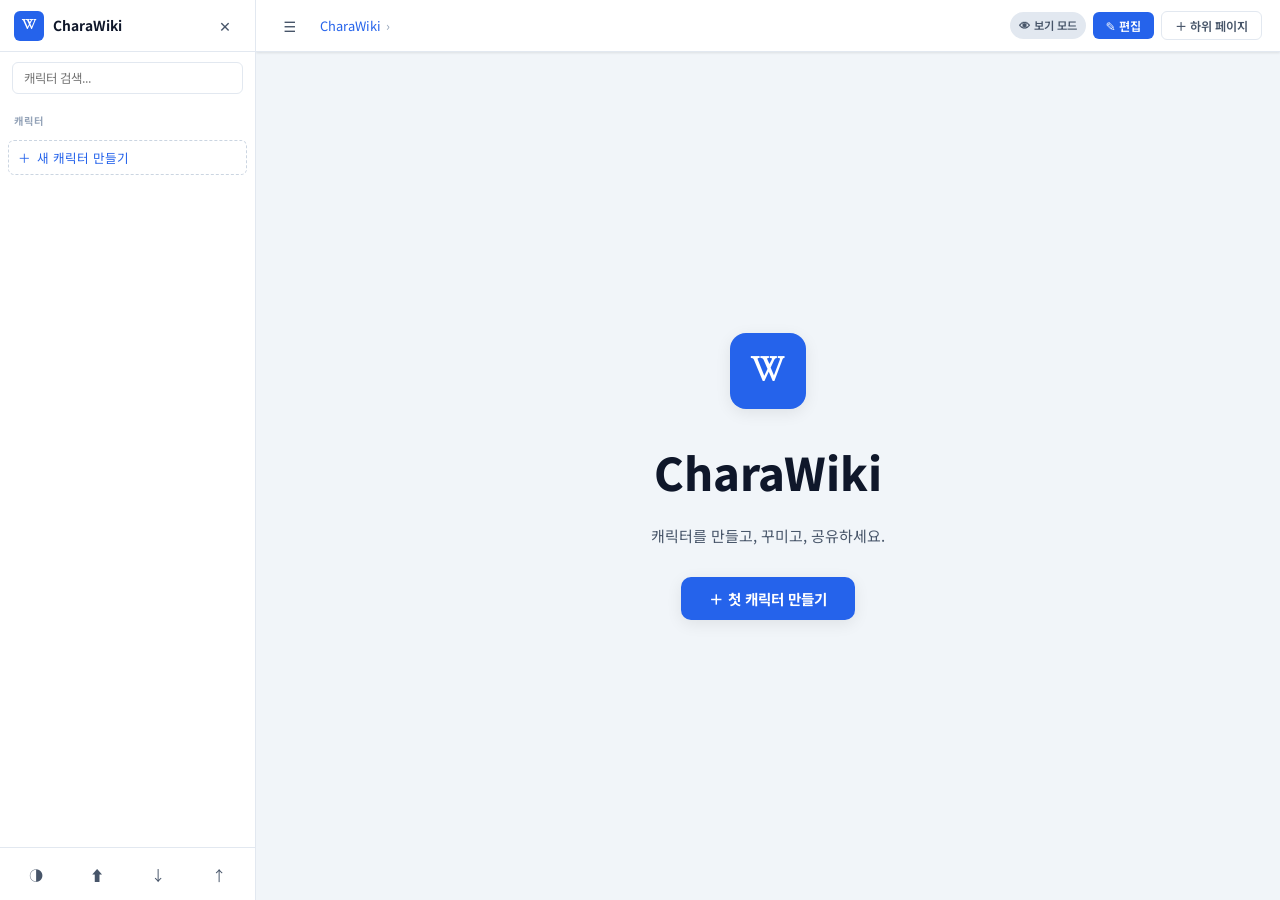
==== commit bc3c5b3a: "Add files via upload" ====
--- a/index.html
+++ b/index.html
@@ -2,447 +2,379 @@
 <html lang="ko" data-theme="light">
 <head>
 <meta charset="UTF-8"/>
-<meta name="viewport" content="width=device-width, initial-scale=1.0, viewport-fit=cover"/>
+<meta name="viewport" content="width=device-width,initial-scale=1,viewport-fit=cover"/>
 <meta name="description" content="CharaWiki — 캐릭터 위키 빌더"/>
 <title>CharaWiki</title>
 <link rel="stylesheet" href="style.css"/>
 <link rel="preconnect" href="https://fonts.googleapis.com"/>
 <link rel="preconnect" href="https://fonts.gstatic.com" crossorigin/>
-<link href="https://fonts.googleapis.com/css2?family=Nanum+Myeongjo:wght@400;700;800&family=Pretendard:wght@300;400;500;600;700&family=IBM+Plex+Mono:wght@400;600&display=swap" rel="stylesheet"/>
+<link href="https://fonts.googleapis.com/css2?family=Noto+Sans+KR:wght@300;400;500;700&family=Nanum+Myeongjo:wght@400;700;800&family=IBM+Plex+Mono:wght@400;600&display=swap" rel="stylesheet"/>
 </head>
-<body>
-
-<!-- ════════════════════════════════
-     READING PROGRESS
-════════════════════════════════ -->
-<div id="readProgress"></div>
-
-<!-- ════════════════════════════════
-     TOAST
-════════════════════════════════ -->
+<body class="font-sans">
+
+<!-- 읽기 진행 바 -->
+<div id="rdProg"></div>
+<!-- 토스트 -->
 <div id="toastWrap" aria-live="polite"></div>
-
-<!-- ════════════════════════════════
-     LIGHTBOX
-════════════════════════════════ -->
-<div id="lightbox" role="dialog" aria-modal="true" aria-label="이미지 확대">
+<!-- 라이트박스 -->
+<div id="lightbox" role="dialog" aria-modal="true">
   <button id="lbClose" aria-label="닫기">✕</button>
   <img id="lbImg" src="" alt="확대 이미지"/>
 </div>
 
-<!-- ════════════════════════════════
-     CHARACTER LIST SIDEBAR (홈)
-════════════════════════════════ -->
-<div id="charListSidebar" class="sidebar" role="navigation" aria-label="캐릭터 목록">
-  <div class="sidebar-head">
-    <div class="sidebar-logo">
-      <span class="logo-mark">W</span>
-      <span class="logo-text">CharaWiki</span>
-    </div>
-    <button id="sidebarToggle" class="icon-btn" aria-label="사이드바 닫기">✕</button>
-  </div>
-
-  <div class="sidebar-search">
-    <input type="text" id="charSearch" placeholder="캐릭터 검색..." aria-label="캐릭터 검색"/>
-  </div>
-
-  <nav class="char-nav">
-    <div class="char-nav-label">캐릭터</div>
-    <ul id="charNavList" role="list"></ul>
-    <button id="newCharBtn" class="new-char-btn">
-      <span>＋</span> 새 캐릭터 만들기
-    </button>
+<!-- ══════════ SIDEBAR ══════════ -->
+<div id="sidebar" class="hidden" role="navigation" aria-label="캐릭터 목록">
+  <div class="sb-head">
+    <div class="sb-logo">
+      <span class="logo-w">W</span>
+      <span class="logo-t">CharaWiki</span>
+    </div>
+    <button id="sbClose" class="ib2" aria-label="닫기">✕</button>
+  </div>
+  <div class="sb-search">
+    <input id="charSearch" type="text" placeholder="캐릭터 검색..." aria-label="캐릭터 검색"/>
+  </div>
+  <nav class="sb-nav">
+    <div class="sb-nav-label">캐릭터</div>
+    <ul id="charList" role="list"></ul>
+    <button id="newCharBtn" class="new-char-btn"><span>＋</span> 새 캐릭터 만들기</button>
   </nav>
-
-  <div class="sidebar-footer">
-    <button id="themeToggle" class="icon-btn" aria-label="테마 전환" title="라이트/다크 전환">◑</button>
-    <button id="shareBtn" class="icon-btn" aria-label="공유" title="URL 공유">⬆</button>
-    <button id="exportAllBtn" class="icon-btn" aria-label="전체 내보내기" title="전체 데이터 백업">↓</button>
-    <button id="importAllBtn" class="icon-btn" aria-label="가져오기" title="백업 불러오기">↑</button>
-    <input type="file" id="importFile" accept=".json" style="display:none"/>
-  </div>
-</div>
-
-<!-- ════════════════════════════════
-     MAIN AREA
-════════════════════════════════ -->
-<div id="mainWrap">
-
-  <!-- TOP NAV BAR -->
-  <header id="topBar" role="banner">
-    <button id="menuBtn" class="icon-btn" aria-label="메뉴 열기" aria-expanded="false" aria-controls="charListSidebar">☰</button>
-
+  <div class="sb-foot">
+    <button id="themeToggle" class="ib2" title="라이트/다크">◑</button>
+    <button id="shareBtn"    class="ib2" title="URL 공유">⬆</button>
+    <button id="exportBtn"   class="ib2" title="전체 백업">↓</button>
+    <button id="importBtn"   class="ib2" title="백업 불러오기">↑</button>
+    <input id="importFile" type="file" accept=".json" style="display:none"/>
+  </div>
+</div>
+
+<!-- ══════════ MAIN ══════════ -->
+<div id="main">
+
+  <!-- TOP BAR -->
+  <header id="topBar">
+    <button id="menuBtn" class="ib2" aria-label="메뉴" aria-expanded="false">☰</button>
     <nav id="breadcrumb" aria-label="현재 위치">
-      <span id="breadHome" class="bread-link" role="button" tabindex="0">CharaWiki</span>
-      <span class="bread-sep" aria-hidden="true">›</span>
-      <span id="breadChar" class="bread-current"></span>
-      <span id="breadSub" class="bread-sub" style="display:none">
-        <span class="bread-sep" aria-hidden="true">›</span>
-        <span id="breadSubName"></span>
+      <span id="breadHome" class="bread-home" role="button" tabindex="0">CharaWiki</span>
+      <span class="bread-sep">›</span>
+      <span id="breadCur" class="bread-cur"></span>
+      <span id="breadSubWrap" style="display:none">
+        <span class="bread-sep">›</span>
+        <span id="breadSubName" class="bread-sub-name"></span>
       </span>
     </nav>
-
-    <div id="topActions">
-      <!-- View mode indicator -->
-      <div id="modeChip" class="mode-chip mode-view">
+    <div id="topRight">
+      <div id="modeBadge" class="mode-badge mode-view">
         <span id="modeIcon">👁</span>
-        <span id="modeLabel">보기 모드</span>
+        <span id="modeLbl">보기 모드</span>
       </div>
-
-      <button id="editModeBtn" class="top-btn btn-edit" aria-label="편집 모드 전환">✎ 편집</button>
-      <button id="viewModeBtn" class="top-btn btn-view" style="display:none" aria-label="보기 모드로 전환">✓ 완료</button>
-      <button id="addSubPageBtn" class="top-btn btn-sub" aria-label="하위 페이지 추가">＋ 하위 페이지</button>
+      <button id="editBtn" class="top-btn btn-edit">✎ 편집</button>
+      <button id="doneBtn" class="top-btn btn-done" style="display:none">✓ 완료</button>
+      <button id="addSubPageBtn" class="top-btn btn-sub">＋ 하위 페이지</button>
     </div>
   </header>
 
-  <!-- HOME SCREEN (캐릭터 없을 때) -->
-  <div id="homeScreen" class="screen">
-    <div class="home-hero">
+  <!-- HOME -->
+  <div id="homeScreen">
+    <div class="hero">
       <div class="hero-mark">W</div>
-      <h1 class="hero-title">CharaWiki</h1>
-      <p class="hero-sub">캐릭터를 만들고, 꾸미고, 공유하세요.</p>
+      <h1 class="hero-h1">CharaWiki</h1>
+      <p class="hero-p">캐릭터를 만들고, 꾸미고, 공유하세요.</p>
       <button id="heroNewBtn" class="hero-btn">＋ 첫 캐릭터 만들기</button>
     </div>
   </div>
 
-  <!-- CHARACTER WIKI PAGE -->
-  <div id="wikiScreen" class="screen" style="display:none">
-
-    <!-- WIKI HEADER (커버 + 프로필) -->
-    <div id="wikiHeader">
+  <!-- WIKI SCREEN -->
+  <div id="wikiScreen">
+
+    <!-- WIKI HEADER -->
+    <div id="wikiHead">
       <div id="coverArea">
-        <div id="coverBg" class="cover-bg" aria-hidden="true"></div>
-        <div id="coverOverlay" aria-hidden="true"></div>
-        <div id="coverActions" class="edit-only">
-          <button id="changeCoverBtn" class="cover-btn">🖼 커버 변경</button>
-          <button id="removeCoverBtn" class="cover-btn">✕ 제거</button>
-          <input type="file" id="coverUpload" accept="image/*" style="display:none"/>
+        <div id="coverBg" class="cover-bg"></div>
+        <div class="cover-grad"></div>
+        <div id="coverBtns">
+          <button id="changeCoverBtn" class="cov-btn">🖼 커버 변경</button>
+          <button id="rmCoverBtn"     class="cov-btn">✕ 제거</button>
+          <input id="coverUpload" type="file" accept="image/*" style="display:none"/>
         </div>
       </div>
-
       <div id="profileRow">
         <div id="avatarWrap">
-          <div id="avatar" class="avatar" role="img" aria-label="캐릭터 아바타">
-            <span id="avatarEmoji">🧑</span>
-            <img id="avatarImg" class="avatar-img" src="" alt="" style="display:none"/>
-          </div>
-          <div id="avatarActions" class="edit-only">
-            <button id="changeAvatarBtn" class="avatar-btn" aria-label="아바타 변경">📷</button>
-            <input type="file" id="avatarUpload" accept="image/*" style="display:none"/>
-          </div>
-        </div>
-
-        <div id="headerInfo">
+          <div class="avatar">
+            <span id="avEmoji">🧑</span>
+            <img id="avImg" class="avatar" src="" alt="" style="display:none"/>
+            <button id="avCam" class="av-cam" aria-label="아바타 변경">📷</button>
+          </div>
+          <input id="avUpload" type="file" accept="image/*" style="display:none"/>
+        </div>
+        <div id="headInfo">
           <div id="headerTags" class="char-tags"></div>
-          <h1 id="charTitle" class="char-title" contenteditable="false" spellcheck="false" data-placeholder="캐릭터 이름"></h1>
-          <p id="charSubtitle" class="char-subtitle" contenteditable="false" spellcheck="false" data-placeholder="한 줄 소개를 입력하세요..."></p>
-        </div>
-
-        <div id="headerStats" class="header-stats">
-          <div class="stat-item"><span class="stat-val" id="statPages">0</span><span class="stat-label">페이지</span></div>
-          <div class="stat-item"><span class="stat-val" id="statWords">0</span><span class="stat-label">글자</span></div>
-          <div class="stat-item"><span class="stat-val" id="statEdited">-</span><span class="stat-label">수정일</span></div>
+          <h1 id="charTitle" class="char-title" contenteditable="false" spellcheck="false" data-ph="캐릭터 이름"></h1>
+          <p  id="charSub"   class="char-subtitle" contenteditable="false" spellcheck="false" data-ph="한 줄 소개..."></p>
+        </div>
+        <div class="head-stats">
+          <div class="stat-i"><span id="stPages" class="stat-v">0</span><span class="stat-l">페이지</span></div>
+          <div class="stat-i"><span id="stWords" class="stat-v">0</span><span class="stat-l">글자</span></div>
+          <div class="stat-i"><span id="stEdit"  class="stat-v">-</span><span class="stat-l">수정일</span></div>
         </div>
       </div>
-
-      <!-- SUB PAGE TABS -->
-      <div id="subPageNav" role="tablist" aria-label="하위 페이지">
-        <div id="subPageTabs" class="tab-list"></div>
-      </div>
-    </div>
-
-    <!-- WIKI BODY -->
+      <div id="tabBar"><div id="tabRow" class="tab-row"></div></div>
+    </div>
+
+    <!-- WIKI BODY: TOC | PAGE | STYLE PANEL -->
     <div id="wikiBody">
 
-      <!-- LEFT: TOC -->
-      <aside id="tocSidebar" role="navigation" aria-label="목차">
-        <div class="toc-head">목차</div>
+      <!-- TOC -->
+      <aside id="tocBox">
+        <div class="toc-hd">목차</div>
         <nav id="tocNav"></nav>
       </aside>
 
-      <!-- CENTER: PAGE CONTENT -->
-      <main id="pageContent" role="main">
-
-        <!-- INFOBOX + ARTICLE -->
-        <div id="contentLayout" class="layout-right">
+      <!-- PAGE AREA -->
+      <div id="pageArea">
+        <div id="cLayout" class="lay-right">
 
           <!-- INFOBOX -->
-          <div id="infoboxWrap">
-            <div id="infobox" class="infobox">
-              <div class="ib-header">
-                <span id="ibTitle" contenteditable="false" spellcheck="false" data-placeholder="캐릭터명">홍길동</span>
+          <div id="ibWrap">
+            <div id="infobox" class="ib sty-classic">
+              <div class="ib-hd"><span contenteditable="false" spellcheck="false" data-ph="캐릭터명">캐릭터명</span></div>
+              <!-- 인포박스 이미지 -->
+              <div id="ibImgPh" class="ib-img-ph">
+                <span>🖼</span><span>클릭하여 이미지 추가</span>
+                <input id="ibImgUp" type="file" accept="image/*" class="fo"/>
               </div>
-
-              <!-- Infobox Image -->
-              <div id="ibImgArea" class="ib-img-area">
-                <div id="ibImgPlaceholder" class="ib-img-placeholder">
-                  <span>🖼</span>
-                  <span>클릭하여 이미지 추가</span>
-                  <input type="file" id="ibImgUpload" accept="image/*" class="file-overlay"/>
-                </div>
-                <div id="ibImgLoaded" style="display:none">
-                  <img id="ibImg" class="ib-img" src="" alt="캐릭터 이미지"/>
-                  <div id="ibImgCaption" class="ib-caption" contenteditable="false" spellcheck="false" data-placeholder="이미지 설명">이미지 설명</div>
-                  <div class="ib-img-tools edit-only">
-                    <select id="ibImgFilter" class="filter-select" aria-label="이미지 필터">
-                      <option value="">원본</option>
-                      <option value="grayscale(1)">흑백</option>
-                      <option value="sepia(0.8)">세피아</option>
-                      <option value="brightness(1.2) contrast(1.1)">선명</option>
-                      <option value="blur(1px)">소프트</option>
-                    </select>
-                    <button id="ibImgRemove" class="sm-btn">✕ 제거</button>
-                  </div>
+              <div id="ibImgWrap" style="display:none">
+                <img id="ibImg" class="ib-img" src="" alt="캐릭터 이미지"/>
+                <div id="ibCap" class="ib-cap" contenteditable="false" spellcheck="false" data-ph="이미지 설명"></div>
+                <div class="ib-img-tools">
+                  <select id="ibFsel" class="fsel">
+                    <option value="">원본</option>
+                    <option value="grayscale(1)">흑백</option>
+                    <option value="sepia(0.8)">세피아</option>
+                    <option value="brightness(1.2) contrast(1.1)">선명</option>
+                    <option value="blur(1px)">소프트</option>
+                  </select>
+                  <button id="ibImgRm" class="sm-btn">✕ 제거</button>
                 </div>
               </div>
-
-              <!-- Infobox Table -->
-              <table id="ibTable" class="ib-table">
-                <tbody id="ibTableBody">
-                  <tr class="ib-section-row"><td colspan="2" class="ib-section-label" contenteditable="false">기본 정보</td></tr>
-                  <tr><th contenteditable="false">이름</th><td contenteditable="false">홍길동 (洪吉童)</td></tr>
-                  <tr><th contenteditable="false">나이</th><td contenteditable="false">24세</td></tr>
-                  <tr><th contenteditable="false">성별</th><td contenteditable="false">남성</td></tr>
-                  <tr><th contenteditable="false">생일</th><td contenteditable="false">3월 15일</td></tr>
-                  <tr class="ib-section-row"><td colspan="2" class="ib-section-label" contenteditable="false">신체</td></tr>
-                  <tr><th contenteditable="false">신장</th><td contenteditable="false">178cm</td></tr>
-                  <tr><th contenteditable="false">체중</th><td contenteditable="false">72kg</td></tr>
-                  <tr><th contenteditable="false">혈액형</th><td contenteditable="false">O형</td></tr>
-                  <tr class="ib-section-row"><td colspan="2" class="ib-section-label" contenteditable="false">기타</td></tr>
-                  <tr><th contenteditable="false">직업</th><td contenteditable="false">의적</td></tr>
-                  <tr><th contenteditable="false">소속</th><td contenteditable="false">활빈당</td></tr>
-                </tbody>
-              </table>
-
-              <div id="ibActions" class="ib-actions edit-only">
-                <button class="ib-add-btn" id="ibAddRow">＋ 항목</button>
-                <button class="ib-add-btn" id="ibAddSection">＋ 소제목</button>
-                <button class="ib-add-btn" id="ibDelRow">－ 마지막 항목</button>
+              <!-- 인포박스 테이블 -->
+              <table class="ib-table"><tbody id="ibTbody"></tbody></table>
+              <!-- 편집 버튼 -->
+              <div class="ib-acts">
+                <button id="ibAddRow" class="ib-abtn">＋ 항목</button>
+                <button id="ibAddSec" class="ib-abtn">＋ 소제목</button>
+                <button id="ibDelRow" class="ib-abtn">－ 마지막</button>
               </div>
             </div>
           </div>
 
-          <!-- ARTICLE SECTIONS -->
+          <!-- ARTICLE -->
           <div id="articleWrap">
             <div id="article"></div>
-
-            <!-- ADD SECTION BAR (edit mode only) -->
-            <div id="addSectionBar" class="add-section-bar edit-only">
-              <span class="add-section-label">섹션 추가</span>
-              <div class="add-section-btns">
-                <button class="add-sec-btn" data-type="text">📝 텍스트</button>
-                <button class="add-sec-btn" data-type="list">📋 목록</button>
-                <button class="add-sec-btn" data-type="stats">📊 능력치</button>
-                <button class="add-sec-btn" data-type="relations">👥 인물관계</button>
-                <button class="add-sec-btn" data-type="timeline">⏱ 타임라인</button>
-                <button class="add-sec-btn" data-type="quotes">💬 어록</button>
-                <button class="add-sec-btn" data-type="gallery">🖼 갤러리</button>
-                <button class="add-sec-btn" data-type="video">▶ 유튜브</button>
-                <button class="add-sec-btn" data-type="links">🔗 외부링크</button>
-                <button class="add-sec-btn" data-type="spoiler">🙈 스포일러</button>
-                <button class="add-sec-btn" data-type="table">🗂 표</button>
+            <!-- 섹션 추가 바 (편집 모드) -->
+            <div class="add-sec-bar eo-blk">
+              <span class="add-sec-lbl">섹션 추가</span>
+              <div class="add-sec-btns">
+                <button class="asb" data-type="text">📝 텍스트</button>
+                <button class="asb" data-type="list">📋 목록</button>
+                <button class="asb" data-type="stats">📊 능력치</button>
+                <button class="asb" data-type="relations">👥 인물관계</button>
+                <button class="asb" data-type="timeline">⏱ 타임라인</button>
+                <button class="asb" data-type="quotes">💬 어록</button>
+                <button class="asb" data-type="gallery">🖼 갤러리</button>
+                <button class="asb" data-type="video">▶ 유튜브</button>
+                <button class="asb" data-type="links">🔗 외부링크</button>
+                <button class="asb" data-type="spoiler">🙈 스포일러</button>
+                <button class="asb" data-type="table">🗂 표</button>
               </div>
             </div>
           </div>
-
-        </div><!-- end contentLayout -->
-
-        <!-- CATEGORY ROW -->
-        <div id="categoryRow" class="cat-row">
-          <span class="cat-label">분류</span>
-          <div id="catList" class="cat-list"></div>
-          <button id="addCatBtn" class="cat-add-btn edit-only" aria-label="분류 추가">＋</button>
-        </div>
-
-        <!-- SUBPAGE REDIRECT NOTICE (shown in subpage view) -->
-        <div id="backToMainRow" style="display:none">
-          <button id="backToMainBtn" class="back-main-btn">← 메인 페이지로</button>
-        </div>
-
-      </main>
-
-      <!-- RIGHT: TOOLS PANEL (edit mode) -->
-      <aside id="toolsPanel" class="tools-panel edit-only" aria-label="편집 도구">
-        <div class="tools-head">꾸미기</div>
-
-        <div class="tool-group">
-          <div class="tool-label">테마</div>
-          <div class="theme-grid">
-            <button class="th-btn active" data-theme="light">☀ 라이트</button>
-            <button class="th-btn" data-theme="dark">🌙 다크</button>
-            <button class="th-btn" data-theme="sepia">📜 세피아</button>
-            <button class="th-btn" data-theme="pink">🌸 핑크</button>
-            <button class="th-btn" data-theme="mint">🌿 민트</button>
-            <button class="th-btn" data-theme="navy">🌊 네이비</button>
-            <button class="th-btn" data-theme="galaxy">⭐ 갤럭시</button>
-            <button class="th-btn" data-theme="retro">📺 레트로</button>
-          </div>
-        </div>
-
-        <div class="tool-group">
-          <div class="tool-label">강조 색상</div>
-          <div class="accent-row">
-            <button class="ac-dot active" data-accent="#2563eb" style="background:#2563eb" aria-label="블루"></button>
-            <button class="ac-dot" data-accent="#dc2626" style="background:#dc2626" aria-label="레드"></button>
-            <button class="ac-dot" data-accent="#16a34a" style="background:#16a34a" aria-label="그린"></button>
-            <button class="ac-dot" data-accent="#9333ea" style="background:#9333ea" aria-label="퍼플"></button>
-            <button class="ac-dot" data-accent="#ea580c" style="background:#ea580c" aria-label="오렌지"></button>
-            <button class="ac-dot" data-accent="#0891b2" style="background:#0891b2" aria-label="시안"></button>
-            <button class="ac-dot" data-accent="#be185d" style="background:#be185d" aria-label="핫핑크"></button>
-            <input type="color" id="accentCustom" value="#2563eb" class="ac-custom" aria-label="직접 선택"/>
-          </div>
-        </div>
-
-        <div class="tool-group">
-          <div class="tool-label">폰트</div>
-          <div class="opt-row">
-            <button class="opt-btn active" data-font="modern">모던</button>
-            <button class="opt-btn" data-font="serif">명조</button>
-            <button class="opt-btn" data-font="mono">모노</button>
-          </div>
-        </div>
-
-        <div class="tool-group">
-          <div class="tool-label">인포박스 스타일</div>
-          <div class="opt-row">
-            <button class="opt-btn active" data-ibstyle="classic">클래식</button>
-            <button class="opt-btn" data-ibstyle="card">카드</button>
-            <button class="opt-btn" data-ibstyle="minimal">미니멀</button>
-          </div>
-        </div>
-
-        <div class="tool-group">
-          <div class="tool-label">레이아웃</div>
-          <div class="opt-row">
-            <button class="opt-btn active" data-layout="right">우측</button>
-            <button class="opt-btn" data-layout="left">좌측</button>
-            <button class="opt-btn" data-layout="top">상단</button>
-          </div>
-        </div>
-
-        <div class="tool-group">
-          <div class="tool-label">글자 크기 <span id="fszLabel">15</span>px</div>
-          <input type="range" id="fszRange" min="13" max="20" value="15" class="range-sl" aria-label="글자 크기"/>
-        </div>
-
-        <div class="tool-group">
-          <div class="tool-label">배경 패턴</div>
-          <div class="opt-row wrap">
-            <button class="opt-btn active" data-pat="none">없음</button>
-            <button class="opt-btn" data-pat="grid">격자</button>
-            <button class="opt-btn" data-pat="dot">도트</button>
-            <button class="opt-btn" data-pat="lines">줄무늬</button>
-          </div>
-        </div>
-
-        <div class="tool-group">
-          <div class="tool-label">섹션 구분선</div>
-          <div class="opt-row">
-            <button class="opt-btn active" data-div="line">실선</button>
-            <button class="opt-btn" data-div="dashed">점선</button>
-            <button class="opt-btn" data-div="gradient">그라데이션</button>
-            <button class="opt-btn" data-div="none">없음</button>
-          </div>
-        </div>
-
-        <div class="tool-group">
-          <button id="resetStyleBtn" class="reset-btn">↺ 스타일 초기화</button>
+        </div>
+
+        <!-- 분류 -->
+        <div class="cat-row">
+          <span class="cat-lbl">분류</span>
+          <div id="catList"></div>
+          <button id="addCatBtn" class="cat-add">＋</button>
+        </div>
+        <!-- 하위 페이지 뒤로 -->
+        <div id="backRow" style="display:none">
+          <button id="backBtn" class="back-btn">← 메인 페이지로</button>
+        </div>
+      </div>
+
+      <!-- STYLE PANEL -->
+      <aside id="stylePanel">
+        <div class="sp-hd">꾸미기</div>
+
+        <div class="sg">
+          <span class="sg-lbl">테마</span>
+          <div class="th-grid">
+            <button class="th-btn on" data-theme="light">☀ 라이트</button>
+            <button class="th-btn"    data-theme="dark">🌙 다크</button>
+            <button class="th-btn"    data-theme="sepia">📜 세피아</button>
+            <button class="th-btn"    data-theme="pink">🌸 핑크</button>
+            <button class="th-btn"    data-theme="mint">🌿 민트</button>
+            <button class="th-btn"    data-theme="navy">🌊 네이비</button>
+            <button class="th-btn"    data-theme="galaxy">⭐ 갤럭시</button>
+            <button class="th-btn"    data-theme="retro">📺 레트로</button>
+          </div>
+        </div>
+
+        <div class="sg">
+          <span class="sg-lbl">강조 색상</span>
+          <div class="ac-row">
+            <button class="ac-dot on" data-accent="#2563eb" style="background:#2563eb" aria-label="블루"></button>
+            <button class="ac-dot"    data-accent="#dc2626" style="background:#dc2626" aria-label="레드"></button>
+            <button class="ac-dot"    data-accent="#16a34a" style="background:#16a34a" aria-label="그린"></button>
+            <button class="ac-dot"    data-accent="#9333ea" style="background:#9333ea" aria-label="퍼플"></button>
+            <button class="ac-dot"    data-accent="#ea580c" style="background:#ea580c" aria-label="오렌지"></button>
+            <button class="ac-dot"    data-accent="#0891b2" style="background:#0891b2" aria-label="시안"></button>
+            <button class="ac-dot"    data-accent="#be185d" style="background:#be185d" aria-label="핫핑크"></button>
+            <input id="acInp" type="color" value="#2563eb" class="ac-inp" aria-label="직접 선택"/>
+          </div>
+        </div>
+
+        <div class="sg">
+          <span class="sg-lbl">폰트</span>
+          <div class="opt-row">
+            <button class="opt-btn on" data-font="sans">모던</button>
+            <button class="opt-btn"    data-font="serif">명조</button>
+            <button class="opt-btn"    data-font="mono">모노</button>
+          </div>
+        </div>
+
+        <div class="sg">
+          <span class="sg-lbl">인포박스</span>
+          <div class="opt-row">
+            <button class="opt-btn on" data-ibs="classic">클래식</button>
+            <button class="opt-btn"    data-ibs="card">카드</button>
+            <button class="opt-btn"    data-ibs="minimal">미니멀</button>
+          </div>
+        </div>
+
+        <div class="sg">
+          <span class="sg-lbl">레이아웃</span>
+          <div class="opt-row">
+            <button class="opt-btn on" data-lay="right">우측</button>
+            <button class="opt-btn"    data-lay="left">좌측</button>
+            <button class="opt-btn"    data-lay="top">상단</button>
+          </div>
+        </div>
+
+        <div class="sg">
+          <span class="sg-lbl">글자 크기 <span id="fszLbl">15</span>px</span>
+          <input id="fszRange" type="range" min="13" max="20" value="15" class="rsl"/>
+        </div>
+
+        <div class="sg">
+          <span class="sg-lbl">배경 패턴</span>
+          <div class="opt-row">
+            <button class="opt-btn on" data-pat="none">없음</button>
+            <button class="opt-btn"    data-pat="grid">격자</button>
+            <button class="opt-btn"    data-pat="dot">도트</button>
+            <button class="opt-btn"    data-pat="lines">줄무늬</button>
+          </div>
+        </div>
+
+        <div class="sg">
+          <span class="sg-lbl">구분선</span>
+          <div class="opt-row">
+            <button class="opt-btn on" data-dv="line">실선</button>
+            <button class="opt-btn"    data-dv="dashed">점선</button>
+            <button class="opt-btn"    data-dv="gradient">그라데이션</button>
+            <button class="opt-btn"    data-dv="none">없음</button>
+          </div>
+        </div>
+
+        <div class="sg">
+          <button id="resetSP" class="reset-sp">↺ 스타일 초기화</button>
         </div>
       </aside>
 
     </div><!-- end wikiBody -->
   </div><!-- end wikiScreen -->
-</div><!-- end mainWrap -->
+</div><!-- end main -->
 
 <!-- BACK TO TOP -->
 <button id="btt" aria-label="맨 위로">▲</button>
 
-<!-- ════════════════ MODALS ════════════════ -->
-
-<!-- New Character Modal -->
-<div class="modal" id="newCharModal" role="dialog" aria-modal="true" aria-labelledby="ncModalTitle">
-  <div class="modal-box">
-    <h2 class="modal-title" id="ncModalTitle">새 캐릭터 만들기</h2>
-    <label class="modal-label">캐릭터 이름 <input type="text" id="newCharName" class="modal-input" placeholder="예: 홍길동" maxlength="50"/></label>
-    <label class="modal-label">한 줄 소개 <input type="text" id="newCharSub" class="modal-input" placeholder="예: 조선 시대 의적" maxlength="100"/></label>
-    <label class="modal-label">분류 태그 (콤마로 구분) <input type="text" id="newCharTags" class="modal-input" placeholder="예: 캐릭터, 한국 문학"/></label>
-    <div class="modal-actions">
-      <button class="modal-cancel" data-close="newCharModal">취소</button>
-      <button class="modal-ok" id="newCharOk">만들기</button>
-    </div>
-  </div>
-</div>
-
-<!-- Infobox Add Row Modal -->
-<div class="modal" id="ibAddModal" role="dialog" aria-modal="true" aria-labelledby="ibModalTitle">
-  <div class="modal-box">
-    <h2 class="modal-title" id="ibModalTitle">항목 추가</h2>
-    <label class="modal-label">항목명 <input type="text" id="ibAddKey" class="modal-input" placeholder="예: MBTI"/></label>
-    <label class="modal-label">내용 <input type="text" id="ibAddVal" class="modal-input" placeholder="예: INTJ"/></label>
-    <div class="modal-actions">
-      <button class="modal-cancel" data-close="ibAddModal">취소</button>
-      <button class="modal-ok" id="ibAddOk">추가</button>
-    </div>
-  </div>
-</div>
-
-<!-- Subpage Name Modal -->
-<div class="modal" id="subpageModal" role="dialog" aria-modal="true" aria-labelledby="spModalTitle">
-  <div class="modal-box">
-    <h2 class="modal-title" id="spModalTitle">하위 페이지 추가</h2>
-    <label class="modal-label">페이지 이름 <input type="text" id="subPageName" class="modal-input" placeholder="예: 2기 설정, 외전, 관계도"/></label>
-    <div class="modal-actions">
-      <button class="modal-cancel" data-close="subpageModal">취소</button>
-      <button class="modal-ok" id="subPageOk">추가</button>
-    </div>
-  </div>
-</div>
-
-<!-- Video Add Modal -->
-<div class="modal" id="videoModal" role="dialog" aria-modal="true" aria-labelledby="vidModalTitle">
-  <div class="modal-box">
-    <h2 class="modal-title" id="vidModalTitle">유튜브 영상 추가</h2>
-    <label class="modal-label">유튜브 URL <input type="text" id="ytUrl" class="modal-input" placeholder="https://www.youtube.com/watch?v=..."/></label>
-    <div class="modal-actions">
-      <button class="modal-cancel" data-close="videoModal">취소</button>
-      <button class="modal-ok" id="videoOk">추가</button>
-    </div>
-  </div>
-</div>
-
-<!-- Delete Confirm Modal -->
-<div class="modal" id="confirmModal" role="dialog" aria-modal="true" aria-labelledby="cfModalTitle">
-  <div class="modal-box">
-    <h2 class="modal-title" id="cfModalTitle">삭제 확인</h2>
-    <p id="confirmMsg" class="confirm-msg"></p>
-    <div class="modal-actions">
-      <button class="modal-cancel" data-close="confirmModal">취소</button>
-      <button class="modal-ok danger" id="confirmOk">삭제</button>
-    </div>
-  </div>
-</div>
-
-<!-- Share Modal -->
-<div class="modal" id="shareModal" role="dialog" aria-modal="true" aria-labelledby="shrModalTitle">
-  <div class="modal-box">
-    <h2 class="modal-title" id="shrModalTitle">🔗 공유</h2>
-    <p class="modal-desc">아래 URL로 현재 캐릭터 위키를 읽기 전용으로 공유할 수 있어요.<br/>받는 사람은 편집 없이 보기만 가능합니다.</p>
-    <div class="share-url-row">
-      <input type="text" id="shareUrlInput" class="modal-input" readonly/>
-      <button id="copyShareUrl" class="modal-ok" style="flex-shrink:0">복사</button>
-    </div>
-    <p class="modal-note">※ URL이 길어질 수 있어요. 브라우저 단축 URL 서비스를 추가로 사용하면 편해요.</p>
-  </div>
-</div>
-
-<!-- Emoji Picker Modal -->
-<div class="modal" id="emojiModal" role="dialog" aria-modal="true" aria-labelledby="emModalTitle">
-  <div class="modal-box">
-    <h2 class="modal-title" id="emModalTitle">이모지 선택</h2>
-    <div class="emoji-grid" id="emojiGrid" role="list"></div>
-    <div class="modal-actions">
-      <button class="modal-cancel" data-close="emojiModal">닫기</button>
-    </div>
+<!-- ══════════ MODALS ══════════ -->
+
+<div class="modal" id="newCharModal">
+  <div class="mbox">
+    <h2 class="m-ttl">새 캐릭터 만들기</h2>
+    <label class="m-lbl">이름 <input id="ncName" type="text" class="m-inp" placeholder="예: 홍길동" maxlength="50"/></label>
+    <label class="m-lbl">한 줄 소개 <input id="ncSub" type="text" class="m-inp" placeholder="예: 조선 시대 의적" maxlength="100"/></label>
+    <label class="m-lbl">분류 태그 (콤마 구분) <input id="ncTags" type="text" class="m-inp" placeholder="예: 캐릭터, 한국 문학"/></label>
+    <div class="m-acts">
+      <button class="m-cancel" data-close="newCharModal">취소</button>
+      <button class="m-ok" id="newCharOk">만들기</button>
+    </div>
+  </div>
+</div>
+
+<div class="modal" id="ibAddModal">
+  <div class="mbox">
+    <h2 class="m-ttl">항목 추가</h2>
+    <label class="m-lbl">항목명 <input id="ibAKey" type="text" class="m-inp" placeholder="예: MBTI"/></label>
+    <label class="m-lbl">내용   <input id="ibAVal" type="text" class="m-inp" placeholder="예: INTJ"/></label>
+    <div class="m-acts">
+      <button class="m-cancel" data-close="ibAddModal">취소</button>
+      <button class="m-ok" id="ibAddOk">추가</button>
+    </div>
+  </div>
+</div>
+
+<div class="modal" id="subModal">
+  <div class="mbox">
+    <h2 class="m-ttl">하위 페이지 추가</h2>
+    <label class="m-lbl">페이지 이름 <input id="subName" type="text" class="m-inp" placeholder="예: 2기, 외전, 관계도"/></label>
+    <div class="m-acts">
+      <button class="m-cancel" data-close="subModal">취소</button>
+      <button class="m-ok" id="subOk">추가</button>
+    </div>
+  </div>
+</div>
+
+<div class="modal" id="videoModal">
+  <div class="mbox">
+    <h2 class="m-ttl">유튜브 영상 추가</h2>
+    <label class="m-lbl">URL <input id="ytUrl" type="text" class="m-inp" placeholder="https://www.youtube.com/watch?v=..."/></label>
+    <div class="m-acts">
+      <button class="m-cancel" data-close="videoModal">취소</button>
+      <button class="m-ok" id="videoOk">추가</button>
+    </div>
+  </div>
+</div>
+
+<div class="modal" id="confirmModal">
+  <div class="mbox">
+    <h2 class="m-ttl">삭제 확인</h2>
+    <p id="cfMsg" class="m-confirm"></p>
+    <div class="m-acts">
+      <button class="m-cancel" data-close="confirmModal">취소</button>
+      <button class="m-ok danger" id="cfOk">삭제</button>
+    </div>
+  </div>
+</div>
+
+<div class="modal" id="shareModal">
+  <div class="mbox">
+    <h2 class="m-ttl">🔗 URL 공유</h2>
+    <p class="m-desc">아래 URL로 현재 캐릭터를 읽기 전용으로 공유할 수 있어요.<br/>이미지는 URL 크기 제한으로 제외됩니다. 이미지 포함 공유는 JSON 백업을 사용하세요.</p>
+    <div class="shr-row">
+      <input id="shrUrl" type="text" class="m-inp" readonly/>
+      <button id="copyShrUrl" class="m-ok" style="flex-shrink:0;white-space:nowrap">복사</button>
+    </div>
+  </div>
+</div>
+
+<div class="modal" id="emojiModal">
+  <div class="mbox">
+    <h2 class="m-ttl">이모지 선택</h2>
+    <div class="em-grid" id="emGrid"></div>
+    <div class="m-acts"><button class="m-cancel" data-close="emojiModal">닫기</button></div>
   </div>
 </div>
 
--- a/style.css
+++ b/style.css
@@ -1,807 +1,560 @@
-/* ═══════════════════════════════════════════════════
-   CharaWiki v3 — style.css
-   나무위키 스타일 · 모던 리디자인 · 완전 반응형
-═══════════════════════════════════════════════════ */
-
-/* ── DESIGN TOKENS ── */
+/* ═══════════════════════════════════════════════
+   CharaWiki v3.1 — style.css  (전체 점검 완료)
+═══════════════════════════════════════════════ */
+
+/* ── TOKENS ── */
 :root {
-  --accent: #2563eb;
-  --accent-h: #1d4ed8;
-  --accent-l: #dbeafe;
-  --bg: #f8f9fb;
-  --bg-c: #ffffff;
-  --bg-ib: #f1f5f9;
-  --bg-ibh: #e2e8f0;
-  --bg-nav: #ffffff;
-  --bg-sidebar: #fafafa;
-  --bg-code: #f1f5f9;
-  --text: #0f172a;
-  --text-2: #475569;
-  --text-3: #94a3b8;
-  --border: #e2e8f0;
-  --border-s: #cbd5e1;
-  --shadow-s: 0 1px 3px rgba(0,0,0,.06), 0 1px 2px rgba(0,0,0,.04);
-  --shadow-m: 0 4px 12px rgba(0,0,0,.08), 0 2px 4px rgba(0,0,0,.04);
-  --shadow-l: 0 16px 40px rgba(0,0,0,.12);
-  --radius-s: 6px;
-  --radius-m: 10px;
-  --radius-l: 16px;
-  --tl-color: var(--accent);
-  --bar-start: var(--accent);
-  --bar-end: #60a5fa;
-  --sidebar-w: 260px;
-  --topbar-h: 54px;
-  --transition: 200ms cubic-bezier(.4,0,.2,1);
-  --font-body: 'Pretendard', 'Apple SD Gothic Neo', 'Malgun Gothic', system-ui, sans-serif;
-  --font-serif: 'Nanum Myeongjo', 'Batang', Georgia, serif;
-  --font-mono: 'IBM Plex Mono', 'Consolas', monospace;
-}
-
-/* ── DARK THEME ── */
-[data-theme="dark"] {
-  --accent: #3b82f6; --accent-h: #2563eb; --accent-l: #1e3a5f;
-  --bg: #0f172a; --bg-c: #1e293b; --bg-ib: #1e293b; --bg-ibh: #334155;
-  --bg-nav: #1e293b; --bg-sidebar: #1a2332; --bg-code: #0f172a;
-  --text: #f1f5f9; --text-2: #94a3b8; --text-3: #475569;
-  --border: #334155; --border-s: #475569;
-  --shadow-s: 0 1px 3px rgba(0,0,0,.3); --shadow-m: 0 4px 12px rgba(0,0,0,.4); --shadow-l: 0 16px 40px rgba(0,0,0,.5);
-  --bar-end: #60a5fa;
-}
-[data-theme="sepia"] {
-  --accent: #92400e; --accent-h: #78350f; --accent-l: #fef3c7;
-  --bg: #fdf8f0; --bg-c: #fffdf7; --bg-ib: #fef9ed; --bg-ibh: #fde68a;
-  --bg-nav: #fffdf7; --bg-sidebar: #fdf8f0; --bg-code: #fef3c7;
-  --text: #292524; --text-2: #78716c; --text-3: #a8a29e;
-  --border: #e7e1d4; --border-s: #d6c99e;
-  --bar-start: #92400e; --bar-end: #d97706;
-}
-[data-theme="pink"] {
-  --accent: #be185d; --accent-h: #9d174d; --accent-l: #fce7f3;
-  --bg: #fff7fb; --bg-c: #ffffff; --bg-ib: #fce7f3; --bg-ibh: #fbcfe8;
-  --bg-nav: #ffffff; --bg-sidebar: #fff0f7; --bg-code: #fce7f3;
-  --text: #1a0a12; --text-2: #9d174d; --text-3: #db2777;
-  --border: #fbcfe8; --border-s: #f9a8d4;
-  --bar-start: #be185d; --bar-end: #ec4899;
-}
-[data-theme="mint"] {
-  --accent: #059669; --accent-h: #047857; --accent-l: #d1fae5;
-  --bg: #f0fdf9; --bg-c: #ffffff; --bg-ib: #ecfdf5; --bg-ibh: #a7f3d0;
-  --bg-nav: #ffffff; --bg-sidebar: #f0fdf9; --bg-code: #d1fae5;
-  --text: #022c22; --text-2: #065f46; --text-3: #6ee7b7;
-  --border: #a7f3d0; --border-s: #6ee7b7;
-  --bar-start: #059669; --bar-end: #34d399;
-}
-[data-theme="navy"] {
-  --accent: #38bdf8; --accent-h: #0ea5e9; --accent-l: #0c2d4e;
-  --bg: #0c1624; --bg-c: #112130; --bg-ib: #112130; --bg-ibh: #1e3a5f;
-  --bg-nav: #0c1624; --bg-sidebar: #0a1520; --bg-code: #0c1624;
-  --text: #e0f2fe; --text-2: #7dd3fc; --text-3: #38bdf8;
-  --border: #1e3a5f; --border-s: #2d5a8e;
-  --bar-start: #0ea5e9; --bar-end: #38bdf8;
-}
-[data-theme="galaxy"] {
-  --accent: #c084fc; --accent-h: #a855f7; --accent-l: #2d1b69;
-  --bg: #09090f; --bg-c: #13131f; --bg-ib: #1a1a30; --bg-ibh: #2d1b69;
-  --bg-nav: #09090f; --bg-sidebar: #070710; --bg-code: #0d0d1a;
-  --text: #ede9fe; --text-2: #a78bfa; --text-3: #7c3aed;
-  --border: #2d1b69; --border-s: #4c1d95;
-  --shadow-s:0 1px 3px rgba(192,132,252,.15); --shadow-m:0 4px 12px rgba(192,132,252,.2);
-  --bar-start: #a855f7; --bar-end: #c084fc;
-}
-[data-theme="retro"] {
-  --accent: #b45309; --accent-h: #92400e; --accent-l: #fef3c7;
-  --bg: #fdf6e3; --bg-c: #fffff8; --bg-ib: #f5edd6; --bg-ibh: #e8c870;
-  --bg-nav: #fffff8; --bg-sidebar: #fdf6e3; --bg-code: #f5edd6;
-  --text: #1c1400; --text-2: #6b4e00; --text-3: #a07820;
-  --border: #ddc87a; --border-s: #c8a84a;
-  --shadow-s: 2px 2px 0 #c8a84a; --shadow-m: 3px 3px 0 #c8a84a;
-  --bar-start: #b45309; --bar-end: #d97706;
-  --radius-s: 0; --radius-m: 0; --radius-l: 0;
-}
-
-/* ── FONT CLASSES ── */
-body.font-modern { font-family: var(--font-body); }
-body.font-serif  { font-family: var(--font-serif); }
-body.font-mono   { font-family: var(--font-mono); }
-
-/* ── PATTERN CLASSES ── */
-body.pat-grid   { background-image: linear-gradient(var(--border) 1px,transparent 1px), linear-gradient(90deg,var(--border) 1px,transparent 1px); background-size: 32px 32px; }
-body.pat-dot    { background-image: radial-gradient(var(--border-s) 1px,transparent 1px); background-size: 24px 24px; }
-body.pat-lines  { background-image: repeating-linear-gradient(0deg,transparent,transparent 28px,var(--border) 28px,var(--border) 29px); }
-
-/* ── RESET & BASE ── */
-*,::before,::after { box-sizing:border-box; margin:0; padding:0; }
-html { font-size:15px; scroll-behavior:smooth; -webkit-text-size-adjust:100%; }
-body {
-  font-family: var(--font-body);
-  background: var(--bg);
-  color: var(--text);
-  line-height: 1.8;
-  min-height: 100vh;
-  transition: background var(--transition), color var(--transition);
-  -webkit-font-smoothing: antialiased;
-}
-a { color: var(--accent); text-decoration: none; }
-a:hover { text-decoration: underline; }
-img { max-width: 100%; height: auto; display: block; }
-button { cursor: pointer; font-family: inherit; border: none; background: none; }
-input, textarea, select { font-family: inherit; }
-[contenteditable] { outline: none; }
-[contenteditable].edit-active { outline: 1px dashed var(--accent); border-radius: 3px; }
-[contenteditable][data-placeholder]:empty::before {
-  content: attr(data-placeholder);
-  color: var(--text-3);
-  pointer-events: none;
-}
+  --accent:#2563eb; --accent-h:#1d4ed8; --accent-l:#dbeafe; --accent-d:#1e40af;
+  --bg:#f1f5f9; --bg-c:#ffffff; --bg-ib:#f8fafc; --bg-ibh:#e2e8f0;
+  --bg-nav:#ffffff; --bg-side:#ffffff;
+  --text:#0f172a; --text-2:#475569; --text-3:#94a3b8;
+  --border:#e2e8f0; --border-s:#cbd5e1;
+  --sh-s:0 1px 3px rgba(0,0,0,.06),0 1px 2px rgba(0,0,0,.04);
+  --sh-m:0 4px 16px rgba(0,0,0,.08);
+  --sh-l:0 20px 48px rgba(0,0,0,.14);
+  --r-s:6px; --r-m:10px; --r-l:16px;
+  --side-w:256px; --bar-h:52px;
+  --tr:180ms cubic-bezier(.4,0,.2,1);
+  --font:'Noto Sans KR','Apple SD Gothic Neo',system-ui,sans-serif;
+  --font-serif:'Nanum Myeongjo','Batang',Georgia,serif;
+  --font-mono:'IBM Plex Mono','Consolas',monospace;
+  --bar-a:var(--accent); --bar-b:#60a5fa;
+}
+[data-theme=dark]{
+  --accent:#3b82f6;--accent-h:#2563eb;--accent-l:#1e3a5f;--accent-d:#60a5fa;
+  --bg:#0f172a;--bg-c:#1e293b;--bg-ib:#1e293b;--bg-ibh:#334155;
+  --bg-nav:#1e293b;--bg-side:#161f2e;
+  --text:#f1f5f9;--text-2:#94a3b8;--text-3:#475569;
+  --border:#334155;--border-s:#475569;
+  --sh-s:0 1px 3px rgba(0,0,0,.3);--sh-m:0 4px 16px rgba(0,0,0,.4);--sh-l:0 20px 48px rgba(0,0,0,.55);
+  --bar-a:#3b82f6;--bar-b:#60a5fa;
+}
+[data-theme=sepia]{
+  --accent:#92400e;--accent-h:#78350f;--accent-l:#fef3c7;--accent-d:#b45309;
+  --bg:#fdf8f0;--bg-c:#fffdf7;--bg-ib:#fef9ed;--bg-ibh:#fde68a;
+  --bg-nav:#fffdf7;--bg-side:#fdf8f0;
+  --text:#1c1008;--text-2:#78716c;--text-3:#a8a29e;
+  --border:#e7dfc8;--border-s:#d6c99e;
+  --bar-a:#92400e;--bar-b:#d97706;
+}
+[data-theme=pink]{
+  --accent:#be185d;--accent-h:#9d174d;--accent-l:#fce7f3;--accent-d:#db2777;
+  --bg:#fff7fb;--bg-c:#ffffff;--bg-ib:#fce7f3;--bg-ibh:#fbcfe8;
+  --bg-nav:#ffffff;--bg-side:#fff0f7;
+  --text:#1a0010;--text-2:#831843;--text-3:#db2777;
+  --border:#fbcfe8;--border-s:#f9a8d4;
+  --bar-a:#be185d;--bar-b:#ec4899;
+}
+[data-theme=mint]{
+  --accent:#059669;--accent-h:#047857;--accent-l:#d1fae5;--accent-d:#10b981;
+  --bg:#f0fdf9;--bg-c:#ffffff;--bg-ib:#ecfdf5;--bg-ibh:#a7f3d0;
+  --bg-nav:#ffffff;--bg-side:#f0fdf9;
+  --text:#022c22;--text-2:#065f46;--text-3:#34d399;
+  --border:#a7f3d0;--border-s:#6ee7b7;
+  --bar-a:#059669;--bar-b:#34d399;
+}
+[data-theme=navy]{
+  --accent:#38bdf8;--accent-h:#0ea5e9;--accent-l:#0c2d4e;--accent-d:#7dd3fc;
+  --bg:#0c1624;--bg-c:#112130;--bg-ib:#112130;--bg-ibh:#1e3a5f;
+  --bg-nav:#0c1624;--bg-side:#0a1520;
+  --text:#e0f2fe;--text-2:#7dd3fc;--text-3:#38bdf8;
+  --border:#1e3a5f;--border-s:#2d5a8e;
+  --bar-a:#0ea5e9;--bar-b:#38bdf8;
+}
+[data-theme=galaxy]{
+  --accent:#c084fc;--accent-h:#a855f7;--accent-l:#2d1b69;--accent-d:#d8b4fe;
+  --bg:#09090f;--bg-c:#13131f;--bg-ib:#1a1a30;--bg-ibh:#2d1b69;
+  --bg-nav:#09090f;--bg-side:#070710;
+  --text:#ede9fe;--text-2:#a78bfa;--text-3:#7c3aed;
+  --border:#2d1b69;--border-s:#4c1d95;
+  --bar-a:#a855f7;--bar-b:#c084fc;
+}
+[data-theme=retro]{
+  --accent:#b45309;--accent-h:#92400e;--accent-l:#fef3c7;--accent-d:#d97706;
+  --bg:#fdf6e3;--bg-c:#fffff8;--bg-ib:#f5edd6;--bg-ibh:#e8c870;
+  --bg-nav:#fffff8;--bg-side:#fdf6e3;
+  --text:#1c1400;--text-2:#6b4e00;--text-3:#a07820;
+  --border:#ddc87a;--border-s:#c8a84a;
+  --r-s:0;--r-m:0;--r-l:0;
+  --sh-s:2px 2px 0 #c8a84a;--sh-m:3px 3px 0 #c8a84a;
+  --bar-a:#b45309;--bar-b:#d97706;
+}
+
+/* ── FONTS ── */
+body.font-sans   { font-family:var(--font); }
+body.font-serif  { font-family:var(--font-serif); }
+body.font-mono   { font-family:var(--font-mono); }
+
+/* ── PATTERNS ── */
+body.pat-grid  { background-image:linear-gradient(var(--border) 1px,transparent 1px),linear-gradient(90deg,var(--border) 1px,transparent 1px);background-size:28px 28px; }
+body.pat-dot   { background-image:radial-gradient(var(--border-s) 1px,transparent 1px);background-size:22px 22px; }
+body.pat-lines { background-image:repeating-linear-gradient(0deg,transparent,transparent 26px,var(--border) 26px,var(--border) 27px); }
+
+/* ── GALAXY STARS ── */
+[data-theme=galaxy] body::before {
+  content:'';position:fixed;inset:0;pointer-events:none;z-index:0;
+  background-image:
+    radial-gradient(1px 1px at 15% 20%,rgba(255,255,255,.9) 0%,transparent 100%),
+    radial-gradient(1.5px 1.5px at 40% 55%,rgba(255,255,255,.7) 0%,transparent 100%),
+    radial-gradient(1px 1px at 65% 30%,rgba(255,255,255,.8) 0%,transparent 100%),
+    radial-gradient(2px 2px at 80% 70%,rgba(255,255,255,.5) 0%,transparent 100%),
+    radial-gradient(1px 1px at 25% 80%,rgba(255,255,255,.9) 0%,transparent 100%),
+    radial-gradient(1.5px 1.5px at 90% 15%,rgba(255,255,255,.7) 0%,transparent 100%),
+    radial-gradient(1px 1px at 50% 45%,rgba(255,255,255,.6) 0%,transparent 100%);
+}
+
+/* ── RESET ── */
+*,::before,::after{box-sizing:border-box;margin:0;padding:0}
+html{font-size:15px;scroll-behavior:smooth;-webkit-text-size-adjust:100%}
+body{font-family:var(--font);background:var(--bg);color:var(--text);line-height:1.8;min-height:100vh;transition:background var(--tr),color var(--tr);-webkit-font-smoothing:antialiased}
+a{color:var(--accent);text-decoration:none}
+a:hover{text-decoration:underline}
+img{max-width:100%;height:auto;display:block}
+button{cursor:pointer;font-family:inherit;border:none;background:none}
+input,textarea,select{font-family:inherit}
+ul,ol{padding-left:1.6em}
+li{margin-bottom:.3em}
+[contenteditable]{outline:none;min-width:4px}
+[contenteditable][data-ph]:empty::before{content:attr(data-ph);color:var(--text-3);pointer-events:none}
 
 /* ── SCROLLBAR ── */
-::-webkit-scrollbar { width: 6px; height: 6px; }
-::-webkit-scrollbar-track { background: transparent; }
-::-webkit-scrollbar-thumb { background: var(--border-s); border-radius: 3px; }
-::-webkit-scrollbar-thumb:hover { background: var(--accent); }
+::-webkit-scrollbar{width:5px;height:5px}
+::-webkit-scrollbar-track{background:transparent}
+::-webkit-scrollbar-thumb{background:var(--border-s);border-radius:3px}
+::-webkit-scrollbar-thumb:hover{background:var(--accent)}
 
 /* ── READING PROGRESS ── */
-#readProgress {
-  position: fixed; top: 0; left: 0; height: 2px;
-  background: var(--accent); z-index: 9999;
-  width: 0%; transition: width .1s linear;
-}
+#rdProg{position:fixed;top:0;left:0;height:2px;background:var(--accent);z-index:9999;width:0;transition:width .1s linear;pointer-events:none}
 
 /* ── TOAST ── */
-#toastWrap {
-  position: fixed; bottom: 24px; right: 24px;
-  z-index: 9000; display: flex; flex-direction: column; gap: 8px;
-  pointer-events: none;
-}
-.toast {
-  background: var(--text); color: var(--bg-c);
-  padding: 10px 18px; border-radius: var(--radius-m);
-  font-size: .85rem; box-shadow: var(--shadow-m);
-  animation: toastIn .25s ease, toastOut .25s ease 2.3s forwards;
-  max-width: 280px;
-}
-@keyframes toastIn  { from{opacity:0;transform:translateY(8px)} to{opacity:1;transform:translateY(0)} }
-@keyframes toastOut { from{opacity:1;transform:translateY(0)} to{opacity:0;transform:translateY(-4px)} }
+#toastWrap{position:fixed;bottom:24px;right:24px;z-index:9000;display:flex;flex-direction:column;gap:8px;pointer-events:none}
+.toast{background:var(--text);color:var(--bg-c);padding:10px 18px;border-radius:var(--r-m);font-size:.84rem;box-shadow:var(--sh-m);animation:tIn .25s ease,tOut .25s ease 2.3s forwards;max-width:280px;line-height:1.4}
+@keyframes tIn{from{opacity:0;transform:translateY(8px)}to{opacity:1;transform:translateY(0)}}
+@keyframes tOut{from{opacity:1;transform:translateY(0)}to{opacity:0;transform:translateY(-4px)}}
 
 /* ── LIGHTBOX ── */
-#lightbox {
-  display: none; position: fixed; inset: 0;
-  background: rgba(0,0,0,.9); z-index: 8000;
-  align-items: center; justify-content: center;
-  cursor: zoom-out;
-}
-#lightbox.open { display: flex; }
-#lightbox img { max-width: 90vw; max-height: 88vh; border-radius: var(--radius-m); box-shadow: var(--shadow-l); }
-#lbClose {
-  position: absolute; top: 20px; right: 24px;
-  color: #fff; font-size: 1.5rem; opacity: .7;
-  transition: opacity var(--transition);
-  background: none; border: none;
-}
-#lbClose:hover { opacity: 1; }
+#lightbox{display:none;position:fixed;inset:0;background:rgba(0,0,0,.9);z-index:8000;align-items:center;justify-content:center;cursor:zoom-out}
+#lightbox.open{display:flex}
+#lightbox img{max-width:90vw;max-height:88vh;border-radius:var(--r-m);box-shadow:var(--sh-l);cursor:default}
+#lbClose{position:absolute;top:18px;right:22px;color:#fff;font-size:1.4rem;opacity:.6;transition:opacity var(--tr);line-height:1}
+#lbClose:hover{opacity:1}
 
 /* ── SIDEBAR ── */
-#charListSidebar {
-  position: fixed; left: 0; top: 0; bottom: 0;
-  width: var(--sidebar-w);
-  background: var(--bg-sidebar);
-  border-right: 1px solid var(--border);
-  display: flex; flex-direction: column;
-  z-index: 200;
-  transition: transform var(--transition), box-shadow var(--transition);
-  overflow: hidden;
-}
-#charListSidebar.collapsed {
-  transform: translateX(calc(-1 * var(--sidebar-w)));
-  box-shadow: none;
-}
-.sidebar-head {
-  display: flex; align-items: center; justify-content: space-between;
-  padding: 0 16px; height: var(--topbar-h);
-  border-bottom: 1px solid var(--border);
-  flex-shrink: 0;
-}
-.sidebar-logo { display: flex; align-items: center; gap: 10px; }
-.logo-mark {
-  width: 32px; height: 32px; border-radius: var(--radius-s);
-  background: var(--accent); color: #fff;
-  font-size: 1rem; font-weight: 800;
-  display: flex; align-items: center; justify-content: center;
-  font-family: var(--font-serif);
-  flex-shrink: 0;
-}
-.logo-text { font-size: .95rem; font-weight: 700; color: var(--text); }
-.sidebar-search { padding: 12px 16px; flex-shrink: 0; }
-.sidebar-search input {
-  width: 100%; padding: 7px 12px;
-  background: var(--bg-c); border: 1px solid var(--border);
-  border-radius: var(--radius-s); font-size: .85rem;
-  color: var(--text);
-  transition: border-color var(--transition), box-shadow var(--transition);
-}
-.sidebar-search input:focus { border-color: var(--accent); box-shadow: 0 0 0 3px var(--accent-l); outline: none; }
-.char-nav { flex: 1; overflow-y: auto; padding: 0 10px 12px; }
-.char-nav-label { font-size: .7rem; font-weight: 700; color: var(--text-3); text-transform: uppercase; letter-spacing: .08em; padding: 8px 6px 4px; }
-#charNavList { list-style: none; display: flex; flex-direction: column; gap: 2px; }
-.char-nav-item {
-  display: flex; align-items: center; gap: 8px;
-  padding: 8px 10px; border-radius: var(--radius-s);
-  cursor: pointer; font-size: .88rem; color: var(--text-2);
-  transition: background var(--transition), color var(--transition);
-  position: relative;
-}
-.char-nav-item:hover { background: var(--bg-c); color: var(--text); }
-.char-nav-item.active { background: var(--accent-l); color: var(--accent); font-weight: 600; }
-.char-nav-avatar { width: 26px; height: 26px; border-radius: 50%; background: var(--bg-ibh); display: flex; align-items: center; justify-content: center; font-size: .9rem; flex-shrink: 0; overflow: hidden; }
-.char-nav-avatar img { width: 100%; height: 100%; object-fit: cover; }
-.char-nav-name { flex: 1; overflow: hidden; text-overflow: ellipsis; white-space: nowrap; }
-.char-del-btn {
-  opacity: 0; background: none; border: none; color: var(--text-3);
-  font-size: .8rem; padding: 2px 4px; border-radius: 4px;
-  transition: opacity var(--transition), background var(--transition), color var(--transition);
-}
-.char-nav-item:hover .char-del-btn { opacity: 1; }
-.char-del-btn:hover { background: #fee2e2; color: #dc2626; }
-.new-char-btn {
-  display: flex; align-items: center; gap: 6px;
-  width: 100%; padding: 8px 10px; margin-top: 8px;
-  border-radius: var(--radius-s); font-size: .85rem;
-  color: var(--accent); border: 1px dashed var(--border-s);
-  transition: background var(--transition), border-color var(--transition);
-}
-.new-char-btn:hover { background: var(--accent-l); border-color: var(--accent); }
-.sidebar-footer {
-  display: flex; align-items: center; justify-content: space-around;
-  padding: 12px 8px;
-  border-top: 1px solid var(--border);
-  flex-shrink: 0;
-}
-
-/* ── ICON BUTTONS ── */
-.icon-btn {
-  width: 34px; height: 34px; border-radius: var(--radius-s);
-  display: flex; align-items: center; justify-content: center;
-  font-size: 1rem; color: var(--text-2);
-  transition: background var(--transition), color var(--transition);
-}
-.icon-btn:hover { background: var(--bg-ibh); color: var(--accent); }
-
-/* ── MAIN WRAP ── */
-#mainWrap {
-  margin-left: var(--sidebar-w);
-  min-height: 100vh;
-  transition: margin-left var(--transition);
-}
-#mainWrap.sidebar-collapsed { margin-left: 0; }
+#sidebar{
+  position:fixed;left:0;top:0;bottom:0;width:var(--side-w);
+  background:var(--bg-side);border-right:1px solid var(--border);
+  display:flex;flex-direction:column;z-index:200;
+  transition:transform var(--tr),box-shadow var(--tr);overflow:hidden;
+}
+#sidebar.hidden{transform:translateX(calc(-1 * var(--side-w)));box-shadow:none}
+.sb-head{display:flex;align-items:center;justify-content:space-between;padding:0 14px;height:var(--bar-h);border-bottom:1px solid var(--border);flex-shrink:0}
+.sb-logo{display:flex;align-items:center;gap:9px}
+.logo-w{width:30px;height:30px;border-radius:var(--r-s);background:var(--accent);color:#fff;font-size:.95rem;font-weight:800;display:flex;align-items:center;justify-content:center;font-family:var(--font-serif);flex-shrink:0}
+.logo-t{font-size:.92rem;font-weight:700;color:var(--text)}
+.sb-search{padding:10px 12px;flex-shrink:0}
+.sb-search input{width:100%;padding:6px 11px;background:var(--bg-c);border:1px solid var(--border);border-radius:var(--r-s);font-size:.83rem;color:var(--text);transition:border-color var(--tr),box-shadow var(--tr)}
+.sb-search input:focus{border-color:var(--accent);box-shadow:0 0 0 3px var(--accent-l);outline:none}
+.sb-nav{flex:1;overflow-y:auto;padding:0 8px 10px}
+.sb-nav-label{font-size:.68rem;font-weight:700;color:var(--text-3);text-transform:uppercase;letter-spacing:.08em;padding:8px 6px 4px}
+#charList{list-style:none;display:flex;flex-direction:column;gap:1px}
+.char-item{display:flex;align-items:center;gap:8px;padding:7px 9px;border-radius:var(--r-s);cursor:pointer;font-size:.86rem;color:var(--text-2);transition:background var(--tr),color var(--tr)}
+.char-item:hover{background:var(--bg-c);color:var(--text)}
+.char-item.active{background:var(--accent-l);color:var(--accent);font-weight:600}
+.char-av{width:26px;height:26px;border-radius:50%;background:var(--bg-ibh);display:flex;align-items:center;justify-content:center;font-size:.9rem;flex-shrink:0;overflow:hidden}
+.char-av img{width:100%;height:100%;object-fit:cover}
+.char-nm{flex:1;overflow:hidden;text-overflow:ellipsis;white-space:nowrap}
+.char-del{opacity:0;color:var(--text-3);font-size:.78rem;padding:2px 4px;border-radius:3px;transition:opacity var(--tr),background var(--tr),color var(--tr)}
+.char-item:hover .char-del{opacity:1}
+.char-del:hover{background:#fee2e2;color:#dc2626}
+.new-char-btn{display:flex;align-items:center;gap:6px;width:100%;padding:7px 9px;margin-top:6px;border-radius:var(--r-s);font-size:.84rem;color:var(--accent);border:1px dashed var(--border-s);transition:background var(--tr),border-color var(--tr)}
+.new-char-btn:hover{background:var(--accent-l);border-color:var(--accent)}
+.sb-foot{display:flex;align-items:center;justify-content:space-around;padding:10px 6px;border-top:1px solid var(--border);flex-shrink:0}
+
+/* ── ICON BTN ── */
+.ib2{width:32px;height:32px;border-radius:var(--r-s);display:flex;align-items:center;justify-content:center;font-size:.95rem;color:var(--text-2);transition:background var(--tr),color var(--tr)}
+.ib2:hover{background:var(--bg-ibh);color:var(--accent)}
+
+/* ── MAIN ── */
+#main{margin-left:var(--side-w);min-height:100vh;display:flex;flex-direction:column;transition:margin-left var(--tr)}
+#main.sb-hidden{margin-left:0}
 
 /* ── TOP BAR ── */
-#topBar {
-  position: sticky; top: 0; z-index: 100;
-  height: var(--topbar-h);
-  background: var(--bg-nav);
-  border-bottom: 1px solid var(--border);
-  display: flex; align-items: center;
-  padding: 0 20px; gap: 16px;
-  box-shadow: var(--shadow-s);
-}
-#menuBtn { flex-shrink: 0; }
-#breadcrumb { flex: 1; display: flex; align-items: center; gap: 6px; font-size: .88rem; color: var(--text-2); overflow: hidden; }
-.bread-link { color: var(--accent); cursor: pointer; }
-.bread-link:hover { text-decoration: underline; }
-.bread-sep { color: var(--text-3); }
-.bread-current { font-weight: 600; color: var(--text); overflow: hidden; text-overflow: ellipsis; white-space: nowrap; }
-#topActions { display: flex; align-items: center; gap: 8px; flex-shrink: 0; }
-.mode-chip {
-  display: flex; align-items: center; gap: 5px;
-  padding: 3px 10px; border-radius: 20px; font-size: .78rem; font-weight: 600;
-}
-.mode-view { background: var(--bg-ibh); color: var(--text-2); }
-.mode-edit { background: var(--accent-l); color: var(--accent); }
-.top-btn {
-  padding: 5px 14px; border-radius: var(--radius-s);
-  font-size: .83rem; font-weight: 600;
-  transition: background var(--transition), color var(--transition), box-shadow var(--transition);
-}
-.btn-edit { background: var(--accent); color: #fff; }
-.btn-edit:hover { background: var(--accent-h); }
-.btn-view { background: #22c55e; color: #fff; }
-.btn-view:hover { background: #16a34a; }
-.btn-sub { background: var(--bg-c); border: 1px solid var(--border); color: var(--text-2); }
-.btn-sub:hover { border-color: var(--accent); color: var(--accent); }
+#topBar{position:sticky;top:0;z-index:100;height:var(--bar-h);background:var(--bg-nav);border-bottom:1px solid var(--border);display:flex;align-items:center;padding:0 18px;gap:14px;box-shadow:var(--sh-s);flex-shrink:0}
+#menuBtn{flex-shrink:0}
+#breadcrumb{flex:1;display:flex;align-items:center;gap:5px;font-size:.86rem;color:var(--text-2);overflow:hidden;min-width:0}
+.bread-home{color:var(--accent);cursor:pointer;white-space:nowrap;flex-shrink:0}
+.bread-home:hover{text-decoration:underline}
+.bread-sep{color:var(--text-3);flex-shrink:0}
+.bread-cur{font-weight:600;color:var(--text);overflow:hidden;text-overflow:ellipsis;white-space:nowrap}
+.bread-sub-name{color:var(--text-2);overflow:hidden;text-overflow:ellipsis;white-space:nowrap}
+#topRight{display:flex;align-items:center;gap:7px;flex-shrink:0}
+.mode-badge{display:flex;align-items:center;gap:4px;padding:3px 9px;border-radius:20px;font-size:.75rem;font-weight:600;white-space:nowrap}
+.mode-view{background:var(--bg-ibh);color:var(--text-2)}
+.mode-edit{background:var(--accent-l);color:var(--accent)}
+.top-btn{padding:5px 13px;border-radius:var(--r-s);font-size:.81rem;font-weight:600;transition:background var(--tr),color var(--tr),box-shadow var(--tr),transform var(--tr)}
+.top-btn:active{transform:scale(.97)}
+.btn-edit{background:var(--accent);color:#fff}
+.btn-edit:hover{background:var(--accent-h)}
+.btn-done{background:#16a34a;color:#fff}
+.btn-done:hover{background:#15803d}
+.btn-sub{background:var(--bg-c);border:1px solid var(--border);color:var(--text-2)}
+.btn-sub:hover{border-color:var(--accent);color:var(--accent)}
 
 /* ── SCREENS ── */
-.screen { width: 100%; }
-
-/* ── HOME SCREEN ── */
-#homeScreen { min-height: calc(100vh - var(--topbar-h)); display: flex; align-items: center; justify-content: center; }
-.home-hero { text-align: center; padding: 40px 20px; }
-.hero-mark {
-  width: 80px; height: 80px; margin: 0 auto 24px;
-  background: var(--accent); color: #fff;
-  border-radius: var(--radius-l); font-size: 2.5rem; font-weight: 800;
-  display: flex; align-items: center; justify-content: center;
-  font-family: var(--font-serif);
-  box-shadow: var(--shadow-m);
-}
-.hero-title { font-size: clamp(2rem, 5vw, 3rem); font-weight: 800; margin-bottom: 12px; }
-.hero-sub { font-size: 1.05rem; color: var(--text-2); margin-bottom: 32px; }
-.hero-btn {
-  padding: 12px 32px; background: var(--accent); color: #fff;
-  border-radius: var(--radius-m); font-size: 1rem; font-weight: 600;
-  box-shadow: var(--shadow-m); transition: background var(--transition), box-shadow var(--transition), transform var(--transition);
-}
-.hero-btn:hover { background: var(--accent-h); box-shadow: var(--shadow-l); transform: translateY(-1px); }
+#homeScreen,#wikiScreen{width:100%}
+#homeScreen{flex:1;display:flex;align-items:center;justify-content:center}
+#wikiScreen{display:none;flex-direction:column}
+
+/* ── HOME HERO ── */
+.hero{text-align:center;padding:40px 20px}
+.hero-mark{width:76px;height:76px;margin:0 auto 22px;background:var(--accent);color:#fff;border-radius:var(--r-l);font-size:2.2rem;font-weight:800;display:flex;align-items:center;justify-content:center;font-family:var(--font-serif);box-shadow:var(--sh-m)}
+.hero-h1{font-size:clamp(1.9rem,5vw,3rem);font-weight:800;margin-bottom:10px}
+.hero-p{font-size:1rem;color:var(--text-2);margin-bottom:28px}
+.hero-btn{padding:11px 28px;background:var(--accent);color:#fff;border-radius:var(--r-m);font-size:.97rem;font-weight:700;box-shadow:var(--sh-m);transition:background var(--tr),transform var(--tr),box-shadow var(--tr)}
+.hero-btn:hover{background:var(--accent-h);transform:translateY(-2px);box-shadow:var(--sh-l)}
 
 /* ── WIKI HEADER ── */
-#wikiHeader { position: relative; background: var(--bg-c); border-bottom: 1px solid var(--border); }
-#coverArea {
-  height: 200px; position: relative; overflow: hidden;
-  background: linear-gradient(135deg, var(--accent-l), var(--bg-ibh));
-}
-.cover-bg { position: absolute; inset: 0; background-size: cover; background-position: center; transition: opacity var(--transition); }
-#coverOverlay { position: absolute; inset: 0; background: linear-gradient(to bottom, transparent 60%, rgba(0,0,0,.15)); }
-.cover-btn {
-  padding: 5px 12px; border-radius: var(--radius-s);
-  background: rgba(0,0,0,.45); color: #fff; font-size: .8rem; font-weight: 500;
-  backdrop-filter: blur(4px); transition: background var(--transition);
-}
-.cover-btn:hover { background: rgba(0,0,0,.65); }
-#coverActions { position: absolute; bottom: 12px; right: 16px; display: flex; gap: 8px; }
-#profileRow {
-  display: flex; align-items: flex-end; gap: 20px;
-  padding: 0 32px 20px; position: relative; flex-wrap: wrap;
-}
-#avatarWrap { position: relative; flex-shrink: 0; margin-top: -44px; }
-.avatar {
-  width: 88px; height: 88px; border-radius: 50%;
-  background: var(--bg-ibh); border: 3px solid var(--bg-c);
-  display: flex; align-items: center; justify-content: center;
-  font-size: 2.5rem; box-shadow: var(--shadow-m);
-  overflow: hidden;
-}
-.avatar-img { width: 100%; height: 100%; object-fit: cover; }
-.avatar-btn {
-  position: absolute; bottom: 2px; right: 2px;
-  width: 26px; height: 26px; border-radius: 50%;
-  background: var(--accent); color: #fff; font-size: .8rem;
-  display: flex; align-items: center; justify-content: center;
-  box-shadow: var(--shadow-s); transition: background var(--transition);
-}
-.avatar-btn:hover { background: var(--accent-h); }
-#headerInfo { flex: 1; min-width: 200px; padding-top: 8px; }
-.char-tags { display: flex; flex-wrap: wrap; gap: 5px; margin-bottom: 8px; }
-.char-tag {
-  padding: 2px 10px; border-radius: 20px;
-  background: var(--accent-l); color: var(--accent);
-  font-size: .75rem; font-weight: 600;
-}
-.char-title {
-  font-size: clamp(1.4rem, 3vw, 2rem);
-  font-weight: 800; color: var(--text); line-height: 1.2; margin-bottom: 6px;
-}
-.char-subtitle { font-size: .95rem; color: var(--text-2); }
-.header-stats { display: flex; gap: 20px; padding-bottom: 4px; flex-shrink: 0; }
-.stat-item { text-align: center; }
-.stat-val { display: block; font-size: 1.1rem; font-weight: 700; color: var(--accent); }
-.stat-label { font-size: .72rem; color: var(--text-3); }
-
-/* ── SUBPAGE TABS ── */
-#subPageNav { padding: 0 32px; overflow-x: auto; }
-.tab-list { display: flex; gap: 0; white-space: nowrap; border-bottom: 1px solid var(--border); }
-.tab-item {
-  display: flex; align-items: center; gap: 6px;
-  padding: 10px 18px; font-size: .88rem; color: var(--text-2);
-  border-bottom: 2px solid transparent; cursor: pointer;
-  transition: color var(--transition), border-color var(--transition);
-  margin-bottom: -1px; position: relative;
-}
-.tab-item:hover { color: var(--accent); }
-.tab-item.active { color: var(--accent); border-bottom-color: var(--accent); font-weight: 600; }
-.tab-del {
-  opacity: 0; font-size: .75rem; color: var(--text-3); padding: 0 2px;
-  transition: opacity var(--transition);
-}
-.tab-item:hover .tab-del { opacity: 1; }
-.tab-del:hover { color: #dc2626; }
-
-/* ── WIKI BODY ── */
-#wikiBody {
-  display: grid;
-  grid-template-columns: 200px 1fr;
-  max-width: 1200px; margin: 0 auto;
-  padding: 28px 24px; gap: 24px;
-  align-items: start;
-}
-
-/* ── TOC SIDEBAR ── */
-#tocSidebar {
-  position: sticky; top: calc(var(--topbar-h) + 16px);
-  max-height: calc(100vh - var(--topbar-h) - 40px);
-  overflow-y: auto;
-  background: var(--bg-c); border: 1px solid var(--border);
-  border-radius: var(--radius-m); padding: 16px;
-  font-size: .84rem;
-}
-.toc-head { font-size: .72rem; font-weight: 700; text-transform: uppercase; letter-spacing: .08em; color: var(--text-3); margin-bottom: 10px; }
-#tocNav { display: flex; flex-direction: column; gap: 3px; }
-.toc-link {
-  color: var(--text-2); padding: 3px 6px; border-radius: 4px;
-  display: block; transition: background var(--transition), color var(--transition);
-  line-height: 1.4;
-}
-.toc-link:hover { background: var(--accent-l); color: var(--accent); text-decoration: none; }
-.toc-link.active { color: var(--accent); font-weight: 600; }
-.toc-link.sub { padding-left: 16px; font-size: .8rem; }
-
-/* ── CONTENT LAYOUT ── */
-#contentLayout { display: flex; gap: 24px; align-items: flex-start; }
-#contentLayout.layout-left  { flex-direction: row-reverse; }
-#contentLayout.layout-top   { flex-direction: column; }
-#contentLayout.layout-top #infoboxWrap { width: 100%; }
+#wikiHead{background:var(--bg-c);border-bottom:1px solid var(--border)}
+#coverArea{height:190px;position:relative;overflow:hidden;background:linear-gradient(135deg,var(--accent-l),var(--bg-ibh))}
+.cover-bg{position:absolute;inset:0;background-size:cover;background-position:center}
+.cover-grad{position:absolute;inset:0;background:linear-gradient(to bottom,transparent 50%,rgba(0,0,0,.12))}
+#coverBtns{position:absolute;bottom:10px;right:14px;display:none;gap:7px}
+body.edit #coverBtns{display:flex}
+.cov-btn{padding:4px 11px;border-radius:var(--r-s);background:rgba(0,0,0,.48);color:#fff;font-size:.78rem;font-weight:500;backdrop-filter:blur(4px);transition:background var(--tr)}
+.cov-btn:hover{background:rgba(0,0,0,.68)}
+#profileRow{display:flex;align-items:flex-end;gap:18px;padding:0 28px 18px;flex-wrap:wrap}
+#avatarWrap{position:relative;flex-shrink:0;margin-top:-42px}
+.avatar{width:84px;height:84px;border-radius:50%;background:var(--bg-ibh);border:3px solid var(--bg-c);display:flex;align-items:center;justify-content:center;font-size:2.3rem;box-shadow:var(--sh-m);overflow:hidden;position:relative}
+.avatar img{width:100%;height:100%;object-fit:cover}
+.av-cam{position:absolute;bottom:1px;right:1px;width:24px;height:24px;border-radius:50%;background:var(--accent);color:#fff;font-size:.8rem;display:none;align-items:center;justify-content:center;box-shadow:var(--sh-s);transition:background var(--tr)}
+body.edit .av-cam{display:flex}
+.av-cam:hover{background:var(--accent-h)}
+#headInfo{flex:1;min-width:160px;padding-top:6px}
+.char-tags{display:flex;flex-wrap:wrap;gap:4px;margin-bottom:6px}
+.char-tag{padding:2px 9px;border-radius:20px;background:var(--accent-l);color:var(--accent);font-size:.73rem;font-weight:600}
+#charTitle{font-size:clamp(1.35rem,3vw,1.9rem);font-weight:800;color:var(--text);line-height:1.2;margin-bottom:4px}
+#charSub{font-size:.93rem;color:var(--text-2)}
+.head-stats{display:flex;gap:18px;padding-bottom:2px;flex-shrink:0}
+.stat-i{text-align:center}
+.stat-v{display:block;font-size:1.05rem;font-weight:700;color:var(--accent)}
+.stat-l{font-size:.7rem;color:var(--text-3)}
+#tabBar{padding:0 28px;overflow-x:auto;border-bottom:1px solid var(--border)}
+.tab-row{display:flex;white-space:nowrap;gap:0}
+.tab{display:flex;align-items:center;gap:5px;padding:9px 16px;font-size:.86rem;color:var(--text-2);border-bottom:2px solid transparent;cursor:pointer;transition:color var(--tr),border-color var(--tr);margin-bottom:-1px;user-select:none}
+.tab:hover{color:var(--accent)}
+.tab.active{color:var(--accent);border-bottom-color:var(--accent);font-weight:600}
+.tab-del-btn{opacity:0;font-size:.72rem;color:var(--text-3);transition:opacity var(--tr),color var(--tr);line-height:1}
+.tab:hover .tab-del-btn{opacity:1}
+.tab-del-btn:hover{color:#dc2626}
+
+/* ── WIKI BODY LAYOUT ── */
+#wikiBody{display:grid;grid-template-columns:188px 1fr;gap:20px;max-width:1220px;width:100%;margin:0 auto;padding:24px 20px;align-items:start;box-sizing:border-box}
+@media(min-width:1101px){body.edit #wikiBody{grid-template-columns:188px 1fr 208px}}
+
+/* ── TOC ── */
+#tocBox{position:sticky;top:calc(var(--bar-h) + 14px);max-height:calc(100vh - var(--bar-h) - 28px);overflow-y:auto;background:var(--bg-c);border:1px solid var(--border);border-radius:var(--r-m);padding:14px;font-size:.82rem;box-shadow:var(--sh-s)}
+.toc-hd{font-size:.68rem;font-weight:700;text-transform:uppercase;letter-spacing:.08em;color:var(--text-3);margin-bottom:9px}
+#tocNav{display:flex;flex-direction:column;gap:2px}
+.toc-a{color:var(--text-2);padding:3px 7px;border-radius:4px;display:block;line-height:1.4;transition:background var(--tr),color var(--tr);text-decoration:none}
+.toc-a:hover{background:var(--accent-l);color:var(--accent);text-decoration:none}
+.toc-a.on{color:var(--accent);font-weight:600;background:var(--accent-l)}
+
+/* ── PAGE CONTENT ── */
+#pageArea{min-width:0}
+
+/* ── CONTENT LAYOUT (infobox + article) ── */
+#cLayout{display:flex;gap:20px;align-items:flex-start}
+#cLayout.lay-left{flex-direction:row-reverse}
+#cLayout.lay-top{flex-direction:column}
+#cLayout.lay-top #ibWrap{width:100%}
 
 /* ── INFOBOX ── */
-#infoboxWrap { width: 260px; flex-shrink: 0; }
-.infobox {
-  background: var(--bg-ib); border: 1px solid var(--border-s);
-  border-radius: var(--radius-m); overflow: hidden;
-  font-size: .87rem; box-shadow: var(--shadow-s);
-}
-.infobox.style-card  { box-shadow: var(--shadow-m); border-radius: var(--radius-l); }
-.infobox.style-minimal { background: transparent; border: none; box-shadow: none; }
-.ib-header {
-  background: linear-gradient(135deg, var(--accent), var(--accent-h));
-  padding: 12px 14px; text-align: center;
-  font-size: 1rem; font-weight: 700; color: #fff;
-}
-.ib-img-area { border-bottom: 1px solid var(--border); }
-.ib-img-placeholder {
-  display: flex; flex-direction: column; align-items: center; justify-content: center;
-  gap: 6px; min-height: 120px; padding: 16px;
-  color: var(--text-3); font-size: .82rem;
-  cursor: pointer; position: relative;
-  transition: background var(--transition);
-}
-.ib-img-placeholder:hover { background: var(--bg-ibh); }
-.ib-img-placeholder span:first-child { font-size: 2rem; }
-.ib-img { width: 100%; display: block; cursor: zoom-in; transition: filter var(--transition); }
-.ib-caption { padding: 6px 10px; font-size: .77rem; color: var(--text-3); text-align: center; border-bottom: 1px solid var(--border); }
-.ib-img-tools { display: flex; gap: 6px; padding: 6px 10px; background: var(--bg-c); }
-.filter-select { flex: 1; padding: 3px 6px; border: 1px solid var(--border); border-radius: 4px; background: var(--bg-c); color: var(--text); font-size: .78rem; }
-.sm-btn { padding: 3px 8px; border: 1px solid var(--border); border-radius: 4px; font-size: .78rem; color: var(--text-2); transition: background var(--transition), color var(--transition), border-color var(--transition); }
-.sm-btn:hover { border-color: #dc2626; color: #dc2626; background: #fee2e2; }
-.ib-table { width: 100%; border-collapse: collapse; }
-.ib-table th, .ib-table td { padding: 6px 10px; border-top: 1px solid var(--border); vertical-align: top; }
-.ib-table th { background: var(--bg-ibh); font-weight: 600; width: 38%; font-size: .82rem; color: var(--text-2); }
-.ib-table td { background: var(--bg-ib); color: var(--text); }
-.ib-section-label { background: var(--accent); color: #fff; text-align: center; font-size: .75rem; font-weight: 700; letter-spacing: .06em; padding: 5px; }
-.ib-actions { display: flex; flex-wrap: wrap; gap: 6px; padding: 10px; background: var(--bg-c); border-top: 1px solid var(--border); }
-.ib-add-btn { padding: 4px 10px; border: 1px dashed var(--border-s); border-radius: 4px; font-size: .78rem; color: var(--text-3); transition: border-color var(--transition), color var(--transition), background var(--transition); }
-.ib-add-btn:hover { border-color: var(--accent); color: var(--accent); background: var(--accent-l); }
-.file-overlay { position: absolute; inset: 0; opacity: 0; cursor: pointer; width: 100%; height: 100%; }
+#ibWrap{width:252px;flex-shrink:0}
+.ib{background:var(--bg-ib);border:1px solid var(--border-s);border-radius:var(--r-m);overflow:hidden;font-size:.86rem;box-shadow:var(--sh-s)}
+.ib.sty-card{box-shadow:var(--sh-m);border-radius:var(--r-l)}
+.ib.sty-minimal{background:transparent;border:none;box-shadow:none}
+.ib-hd{background:linear-gradient(135deg,var(--accent),var(--accent-h));padding:11px 13px;text-align:center;font-size:.97rem;font-weight:700;color:#fff}
+.ib-hd span{display:block;word-break:break-all}
+.ib-img-ph{display:flex;flex-direction:column;align-items:center;justify-content:center;gap:6px;min-height:110px;padding:14px;color:var(--text-3);font-size:.8rem;cursor:default;position:relative;transition:background var(--tr);border-bottom:1px solid var(--border)}
+body.edit .ib-img-ph{cursor:pointer}
+.ib-img-ph:hover{background:var(--bg-ibh)}
+.ib-img-ph span:first-child{font-size:1.9rem}
+.ib-img-ph .fo{position:absolute;inset:0;opacity:0;cursor:pointer;width:100%;height:100%;pointer-events:none}
+body.edit .ib-img-ph .fo{pointer-events:auto}
+#ibImgWrap img{width:100%;display:block;cursor:zoom-in;transition:filter var(--tr)}
+.ib-cap{padding:5px 9px;font-size:.75rem;color:var(--text-3);text-align:center;border-bottom:1px solid var(--border)}
+.ib-img-tools{display:none;gap:5px;padding:5px 9px;background:var(--bg-c);border-bottom:1px solid var(--border);flex-wrap:wrap}
+body.edit .ib-img-tools{display:flex}
+.fsel{flex:1;min-width:60px;padding:3px 5px;border:1px solid var(--border);border-radius:4px;background:var(--bg-c);color:var(--text);font-size:.76rem}
+.sm-btn{padding:3px 8px;border:1px solid var(--border);border-radius:4px;font-size:.76rem;color:var(--text-2);transition:background var(--tr),color var(--tr),border-color var(--tr)}
+.sm-btn:hover{border-color:#dc2626;color:#dc2626;background:#fee2e2}
+.ib-table{width:100%;border-collapse:collapse}
+.ib-table th,.ib-table td{padding:5px 9px;border-top:1px solid var(--border);vertical-align:top;word-break:break-word}
+.ib-table th{background:var(--bg-ibh);font-weight:600;width:38%;font-size:.8rem;color:var(--text-2)}
+.ib-table td{background:var(--bg-ib);color:var(--text)}
+.ib-sec-td{background:linear-gradient(135deg,var(--accent),var(--accent-h)) !important;color:#fff !important;text-align:center;font-size:.73rem;font-weight:700;letter-spacing:.05em;padding:5px}
+.ib-acts{display:none;flex-wrap:wrap;gap:5px;padding:9px;background:var(--bg-c);border-top:1px solid var(--border)}
+body.edit .ib-acts{display:flex}
+.ib-abtn{padding:4px 9px;border:1px dashed var(--border-s);border-radius:4px;font-size:.76rem;color:var(--text-3);transition:border-color var(--tr),color var(--tr),background var(--tr)}
+.ib-abtn:hover{border-color:var(--accent);color:var(--accent);background:var(--accent-l)}
 
 /* ── ARTICLE ── */
-#articleWrap { flex: 1; min-width: 0; }
-#article { display: flex; flex-direction: column; gap: 0; }
-
-/* ── WIKI SECTIONS ── */
-.wiki-sec {
-  padding: 24px 0;
-  border-bottom: 1px solid var(--border);
-  position: relative;
-  animation: secIn .3s ease both;
-}
-.wiki-sec:last-child { border-bottom: none; }
-@keyframes secIn { from{opacity:0;transform:translateY(10px)} to{opacity:1;transform:translateY(0)} }
-.wiki-sec.divider-dashed { border-bottom-style: dashed; }
-.wiki-sec.divider-gradient { border-image: linear-gradient(90deg, var(--accent), transparent) 1; }
-.wiki-sec.divider-none { border-bottom: none; }
-
-.sec-header { display: flex; align-items: center; gap: 10px; margin-bottom: 12px; }
-.sec-num { font-size: .78rem; font-weight: 700; color: var(--text-3); font-family: var(--font-mono); }
-.sec-title {
-  font-size: 1.2rem; font-weight: 700; color: var(--text);
-  flex: 1; border-bottom: 2px solid var(--border); padding-bottom: 4px;
-}
-.drag-handle { color: var(--border-s); cursor: grab; font-size: 1rem; user-select: none; }
-.drag-handle:hover { color: var(--accent); }
-.sec-tools { display: flex; gap: 4px; opacity: 0; transition: opacity var(--transition); }
-.wiki-sec:hover .sec-tools { opacity: 1; }
-.sec-tool-btn { padding: 3px 7px; border-radius: 4px; font-size: .8rem; color: var(--text-3); transition: background var(--transition), color var(--transition); }
-.sec-tool-btn:hover { background: var(--bg-ibh); color: var(--accent); }
-.sec-tool-btn.del:hover { background: #fee2e2; color: #dc2626; }
-.wiki-sec.drag-over { outline: 2px dashed var(--accent); border-radius: var(--radius-m); background: var(--accent-l); }
-.wiki-sec[draggable="true"] { cursor: grab; }
-.wiki-sec[draggable="true"]:active { cursor: grabbing; }
-
-.sec-body p { margin-bottom: 10px; }
-.sec-body ul, .sec-body ol { padding-left: 1.6em; margin-bottom: 10px; }
-.sec-body li { margin-bottom: 4px; }
-
-/* Sub section */
-.subsec-title { font-size: 1rem; font-weight: 700; color: var(--text); margin: 16px 0 8px; padding-left: 10px; border-left: 3px solid var(--accent); }
-
-/* ── ABILITY BARS ── */
-.ability-table { width: 100%; border-collapse: collapse; margin-top: 8px; }
-.ability-table th, .ability-table td { padding: 7px 10px; border: 1px solid var(--border); text-align: left; font-size: .87rem; }
-.ability-table th { background: var(--bg-ibh); font-weight: 600; }
-.bar-wrap { background: var(--border); border-radius: 20px; height: 16px; overflow: hidden; min-width: 80px; }
-.bar { height: 100%; background: linear-gradient(90deg, var(--bar-start, var(--accent)), var(--bar-end)); border-radius: 20px; display: flex; align-items: center; justify-content: flex-end; padding-right: 6px; font-size: .7rem; color: #fff; font-weight: 700; transition: width .6s cubic-bezier(.4,0,.2,1); }
-.add-row-btn { margin-top: 8px; padding: 5px 12px; border: 1px dashed var(--border-s); border-radius: var(--radius-s); font-size: .8rem; color: var(--text-3); transition: border-color var(--transition), color var(--transition), background var(--transition); }
-.add-row-btn:hover { border-color: var(--accent); color: var(--accent); background: var(--accent-l); }
+#article{flex:1;min-width:0;display:flex;flex-direction:column}
+
+/* ── SECTION ── */
+.wsec{padding:22px 0;border-bottom:1px solid var(--border);position:relative;animation:secIn .28s ease both}
+.wsec:last-child{border-bottom:none}
+.wsec.dv-dashed{border-bottom-style:dashed}
+.wsec.dv-gradient{border-image:linear-gradient(90deg,var(--accent),transparent) 1}
+.wsec.dv-none{border-bottom:none}
+@keyframes secIn{from{opacity:0;transform:translateY(8px)}to{opacity:1;transform:translateY(0)}}
+.wsec.drag-ov{outline:2px dashed var(--accent);border-radius:var(--r-m);background:var(--accent-l)}
+.sec-hd{display:flex;align-items:center;gap:8px;margin-bottom:10px}
+.drag-h{color:var(--border-s);font-size:.95rem;cursor:grab;user-select:none;flex-shrink:0;line-height:1}
+.drag-h:hover{color:var(--accent)}
+.sec-ttl{flex:1;font-size:1.18rem;font-weight:700;color:var(--text);border-bottom:2px solid var(--border-s);padding-bottom:4px}
+.sec-tools{display:flex;gap:3px;opacity:0;transition:opacity var(--tr);flex-shrink:0}
+.wsec:hover .sec-tools{opacity:1}
+.stool{padding:3px 7px;border-radius:4px;font-size:.78rem;color:var(--text-3);transition:background var(--tr),color var(--tr)}
+.stool:hover{background:var(--bg-ibh);color:var(--accent)}
+.stool.del:hover{background:#fee2e2;color:#dc2626}
+.sec-body p{margin-bottom:9px}
+.sec-body ul,.sec-body ol{padding-left:1.5em;margin-bottom:9px}
+.sec-body li{margin-bottom:3px}
+.subsec{font-size:.98rem;font-weight:700;color:var(--text);margin:14px 0 7px;padding-left:9px;border-left:3px solid var(--accent)}
+
+/* ── STATS ── */
+.stat-tbl{width:100%;border-collapse:collapse;margin-top:6px}
+.stat-tbl th,.stat-tbl td{padding:6px 9px;border:1px solid var(--border);text-align:left;font-size:.85rem}
+.stat-tbl th{background:var(--bg-ibh);font-weight:600}
+.bar-w{background:var(--border);border-radius:20px;height:15px;overflow:hidden;min-width:70px}
+.bar{height:100%;background:linear-gradient(90deg,var(--bar-a),var(--bar-b));border-radius:20px;display:flex;align-items:center;justify-content:flex-end;padding-right:5px;font-size:.68rem;color:#fff;font-weight:700;transition:width .55s cubic-bezier(.4,0,.2,1)}
 
 /* ── RELATIONS ── */
-.rel-grid { display: grid; grid-template-columns: repeat(auto-fill, minmax(220px, 1fr)); gap: 12px; margin-top: 4px; }
-.rel-card {
-  display: flex; gap: 12px; padding: 14px;
-  background: var(--bg-c); border: 1px solid var(--border);
-  border-radius: var(--radius-m); position: relative;
-  transition: border-color var(--transition), box-shadow var(--transition);
-}
-.rel-card:hover { border-color: var(--accent); box-shadow: var(--shadow-s); }
-.rel-emoji-btn { font-size: 2rem; line-height: 1; background: none; border: none; cursor: pointer; transition: transform var(--transition); flex-shrink: 0; }
-.rel-emoji-btn:hover { transform: scale(1.15); }
-.rel-info { flex: 1; min-width: 0; }
-.rel-name { font-weight: 700; font-size: .95rem; }
-.rel-type { font-size: .78rem; color: var(--accent); margin: 2px 0 5px; }
-.rel-desc { font-size: .83rem; color: var(--text-2); line-height: 1.5; }
-.rel-del { position: absolute; top: 8px; right: 8px; font-size: .75rem; color: var(--text-3); opacity: 0; padding: 2px 5px; border-radius: 4px; transition: opacity var(--transition), background var(--transition), color var(--transition); }
-.rel-card:hover .rel-del { opacity: 1; }
-.rel-del:hover { background: #fee2e2; color: #dc2626; }
+.rel-grid{display:grid;grid-template-columns:repeat(auto-fill,minmax(200px,1fr));gap:10px;margin-top:4px}
+.rel-card{display:flex;gap:10px;padding:12px;background:var(--bg-c);border:1px solid var(--border);border-radius:var(--r-m);position:relative;transition:border-color var(--tr),box-shadow var(--tr)}
+.rel-card:hover{border-color:var(--accent);box-shadow:var(--sh-s)}
+.rel-em{font-size:1.9rem;line-height:1;flex-shrink:0}
+.rel-em-btn{font-size:1.9rem;line-height:1;flex-shrink:0;background:none;border:none;cursor:pointer;transition:transform var(--tr)}
+.rel-em-btn:hover{transform:scale(1.12)}
+.rel-info{flex:1;min-width:0}
+.rel-nm{font-weight:700;font-size:.92rem}
+.rel-tp{font-size:.76rem;color:var(--accent);margin:2px 0 4px}
+.rel-ds{font-size:.81rem;color:var(--text-2);line-height:1.5}
+.rel-del{position:absolute;top:7px;right:7px;font-size:.73rem;color:var(--text-3);opacity:0;padding:2px 4px;border-radius:3px;transition:opacity var(--tr),background var(--tr),color var(--tr)}
+.rel-card:hover .rel-del{opacity:1}
+.rel-del:hover{background:#fee2e2;color:#dc2626}
 
 /* ── TIMELINE ── */
-.timeline { position: relative; padding-left: 28px; }
-.timeline::before { content: ''; position: absolute; left: 8px; top: 8px; bottom: 8px; width: 2px; background: var(--border-s); }
-.tl-item { position: relative; margin-bottom: 20px; }
-.tl-dot { position: absolute; left: -24px; top: 5px; width: 12px; height: 12px; border-radius: 50%; background: var(--accent); border: 2px solid var(--bg-c); box-shadow: 0 0 0 2px var(--accent); }
-.tl-date { font-weight: 700; color: var(--accent); font-size: .88rem; margin-bottom: 3px; }
-.tl-text { font-size: .9rem; color: var(--text-2); }
-.tl-del { position: absolute; top: 0; right: 0; font-size: .75rem; color: var(--text-3); opacity: 0; padding: 2px 5px; border-radius: 4px; transition: opacity var(--transition), background var(--transition), color var(--transition); }
-.tl-item:hover .tl-del { opacity: 1; }
-.tl-del:hover { background: #fee2e2; color: #dc2626; }
+.tl{position:relative;padding-left:26px}
+.tl::before{content:'';position:absolute;left:7px;top:6px;bottom:6px;width:2px;background:var(--border-s)}
+.tl-item{position:relative;margin-bottom:17px}
+.tl-dot{position:absolute;left:-22px;top:5px;width:11px;height:11px;border-radius:50%;background:var(--accent);border:2px solid var(--bg-c);box-shadow:0 0 0 2px var(--accent)}
+.tl-date{font-weight:700;color:var(--accent);font-size:.86rem;margin-bottom:2px}
+.tl-txt{font-size:.88rem;color:var(--text-2)}
+.tl-del{position:absolute;top:0;right:0;font-size:.72rem;color:var(--text-3);opacity:0;padding:2px 4px;border-radius:3px;transition:opacity var(--tr),background var(--tr),color var(--tr)}
+.tl-item:hover .tl-del{opacity:1}
+.tl-del:hover{background:#fee2e2;color:#dc2626}
 
 /* ── QUOTES ── */
-.quotes-list { display: flex; flex-direction: column; gap: 14px; }
-.quote-item { position: relative; }
-.quote-item blockquote { background: var(--bg-ib); border-left: 4px solid var(--accent); padding: 14px 18px; border-radius: 0 var(--radius-m) var(--radius-m) 0; font-style: italic; color: var(--text); font-size: .95rem; line-height: 1.7; }
-.quote-src { font-size: .8rem; color: var(--text-3); margin-top: 4px; padding-left: 6px; }
-.quote-del { position: absolute; top: 8px; right: 8px; font-size: .75rem; color: var(--text-3); opacity: 0; padding: 2px 5px; border-radius: 4px; transition: opacity var(--transition), background var(--transition), color var(--transition); }
-.quote-item:hover .quote-del { opacity: 1; }
-.quote-del:hover { background: #fee2e2; color: #dc2626; }
+.qt-list{display:flex;flex-direction:column;gap:12px}
+.qt-item{position:relative}
+.qt-item blockquote{background:var(--bg-ib);border-left:4px solid var(--accent);padding:12px 16px;border-radius:0 var(--r-m) var(--r-m) 0;font-style:italic;color:var(--text);font-size:.93rem;line-height:1.7}
+.qt-src{font-size:.78rem;color:var(--text-3);margin-top:3px;padding-left:4px}
+.qt-del{position:absolute;top:7px;right:7px;font-size:.72rem;color:var(--text-3);opacity:0;padding:2px 4px;border-radius:3px;transition:opacity var(--tr),background var(--tr),color var(--tr)}
+.qt-item:hover .qt-del{opacity:1}
+.qt-del:hover{background:#fee2e2;color:#dc2626}
 
 /* ── GALLERY ── */
-.gallery-grid { display: grid; grid-template-columns: repeat(auto-fill, minmax(150px,1fr)); gap: 10px; }
-.gal-item { position: relative; border-radius: var(--radius-m); overflow: hidden; background: var(--bg-ibh); aspect-ratio: 4/3; }
-.gal-item img { width: 100%; height: 100%; object-fit: cover; cursor: zoom-in; transition: transform var(--transition); }
-.gal-item:hover img { transform: scale(1.05); }
-.gal-add { display: flex; flex-direction: column; align-items: center; justify-content: center; gap: 6px; color: var(--text-3); font-size: .8rem; cursor: pointer; position: relative; }
-.gal-add span:first-child { font-size: 1.8rem; }
-.gal-del { position: absolute; top: 6px; right: 6px; background: rgba(0,0,0,.55); color: #fff; border-radius: 50%; width: 22px; height: 22px; display: none; align-items: center; justify-content: center; font-size: .75rem; }
-.gal-item:hover .gal-del { display: flex; }
-.gal-caption { font-size: .75rem; color: var(--text-3); text-align: center; padding: 4px 6px; }
-
-/* ── YOUTUBE EMBED ── */
-.yt-wrap { position: relative; padding-bottom: 56.25%; border-radius: var(--radius-m); overflow: hidden; background: #000; margin-top: 8px; }
-.yt-wrap iframe { position: absolute; inset: 0; width: 100%; height: 100%; border: none; }
+.gal-grid{display:grid;grid-template-columns:repeat(auto-fill,minmax(140px,1fr));gap:8px}
+.gal-item{position:relative;border-radius:var(--r-m);overflow:hidden;background:var(--bg-ibh);aspect-ratio:4/3}
+.gal-item img{width:100%;height:100%;object-fit:cover;cursor:zoom-in;transition:transform var(--tr)}
+.gal-item:hover img{transform:scale(1.04)}
+.gal-add{display:flex;flex-direction:column;align-items:center;justify-content:center;gap:4px;color:var(--text-3);font-size:.78rem;cursor:pointer;position:relative}
+.gal-add span:first-child{font-size:1.7rem}
+.gal-del{position:absolute;top:5px;right:5px;background:rgba(0,0,0,.6);color:#fff;border-radius:50%;width:20px;height:20px;display:none;align-items:center;justify-content:center;font-size:.72rem;transition:background var(--tr)}
+.gal-item:hover .gal-del{display:flex}
+.gal-del:hover{background:rgba(220,38,38,.8)}
+.gal-cap{font-size:.73rem;color:var(--text-3);text-align:center;padding:3px 5px}
+
+/* ── YOUTUBE ── */
+.yt-w{position:relative;padding-bottom:56.25%;border-radius:var(--r-m);overflow:hidden;background:#000;margin-top:8px}
+.yt-w iframe{position:absolute;inset:0;width:100%;height:100%;border:none}
+.yt-input-row{display:flex;gap:7px;margin-top:9px}
+.yt-input-row input{flex:1;padding:7px 10px;border:1px solid var(--border);border-radius:var(--r-s);background:var(--bg);color:var(--text);font-size:.84rem}
+.yt-input-row input:focus{border-color:var(--accent);outline:none}
 
 /* ── EXTERNAL LINKS ── */
-.ext-links { display: flex; flex-direction: column; gap: 8px; }
-.ext-link-item { display: flex; align-items: center; gap: 12px; padding: 10px 14px; background: var(--bg-c); border: 1px solid var(--border); border-radius: var(--radius-m); transition: border-color var(--transition), box-shadow var(--transition); text-decoration: none; color: var(--text); }
-.ext-link-item:hover { border-color: var(--accent); box-shadow: var(--shadow-s); text-decoration: none; }
-.ext-icon { font-size: 1.3rem; flex-shrink: 0; }
-.ext-info { flex: 1; min-width: 0; }
-.ext-name { font-weight: 600; font-size: .9rem; }
-.ext-url { font-size: .78rem; color: var(--text-3); overflow: hidden; text-overflow: ellipsis; white-space: nowrap; }
-.ext-del { color: var(--text-3); font-size: .78rem; opacity: 0; padding: 2px 5px; border-radius: 4px; transition: opacity var(--transition), background var(--transition), color var(--transition); }
-.ext-link-item:hover .ext-del { opacity: 1; }
-.ext-del:hover { background: #fee2e2; color: #dc2626; }
+.ext-list{display:flex;flex-direction:column;gap:7px}
+.ext-item{display:flex;align-items:center;gap:11px;padding:10px 13px;background:var(--bg-c);border:1px solid var(--border);border-radius:var(--r-m);transition:border-color var(--tr),box-shadow var(--tr)}
+.ext-item:hover{border-color:var(--accent);box-shadow:var(--sh-s)}
+.ext-ic{font-size:1.25rem;flex-shrink:0}
+.ext-info{flex:1;min-width:0}
+.ext-nm{font-weight:600;font-size:.88rem}
+.ext-url-d{font-size:.76rem;color:var(--text-3);overflow:hidden;text-overflow:ellipsis;white-space:nowrap}
+.ext-url-d a{color:var(--accent)}
+.ext-del{color:var(--text-3);font-size:.76rem;opacity:0;padding:2px 4px;border-radius:3px;transition:opacity var(--tr),background var(--tr),color var(--tr)}
+.ext-item:hover .ext-del{opacity:1}
+.ext-del:hover{background:#fee2e2;color:#dc2626}
 
 /* ── SPOILER ── */
-.spoiler { background: var(--bg-ib); border: 1px solid var(--border); border-radius: var(--radius-m); overflow: hidden; }
-.spoiler-toggle { display: flex; align-items: center; justify-content: space-between; padding: 12px 16px; cursor: pointer; font-weight: 600; font-size: .9rem; color: var(--text-2); transition: background var(--transition); width: 100%; text-align: left; }
-.spoiler-toggle:hover { background: var(--bg-ibh); }
-.spoiler-toggle::after { content: '▼'; font-size: .75rem; transition: transform var(--transition); }
-.spoiler.open .spoiler-toggle::after { transform: rotate(180deg); }
-.spoiler-content { display: none; padding: 14px 16px; border-top: 1px solid var(--border); }
-.spoiler.open .spoiler-content { display: block; }
-
-/* ── TABLE SECTION ── */
-.wiki-table { width: 100%; border-collapse: collapse; margin-top: 8px; font-size: .88rem; }
-.wiki-table th, .wiki-table td { padding: 8px 12px; border: 1px solid var(--border); }
-.wiki-table th { background: var(--bg-ibh); font-weight: 600; }
+.spoiler{background:var(--bg-ib);border:1px solid var(--border);border-radius:var(--r-m);overflow:hidden}
+.spl-toggle{display:flex;align-items:center;justify-content:space-between;padding:11px 15px;cursor:pointer;font-weight:600;font-size:.88rem;color:var(--text-2);transition:background var(--tr);width:100%;text-align:left}
+.spl-toggle:hover{background:var(--bg-ibh)}
+.spl-toggle::after{content:'▼';font-size:.73rem;transition:transform var(--tr);flex-shrink:0}
+.spoiler.open .spl-toggle::after{transform:rotate(180deg)}
+.spl-body{display:none;padding:13px 15px;border-top:1px solid var(--border)}
+.spoiler.open .spl-body{display:block}
+
+/* ── TABLE ── */
+.wiki-tbl{width:100%;border-collapse:collapse;margin-top:7px;font-size:.86rem}
+.wiki-tbl th,.wiki-tbl td{padding:7px 11px;border:1px solid var(--border)}
+.wiki-tbl th{background:var(--bg-ibh);font-weight:600}
 
 /* ── ADD SECTION BAR ── */
-.add-section-bar { padding: 20px 0; }
-.add-section-label { font-size: .78rem; font-weight: 700; color: var(--text-3); text-transform: uppercase; letter-spacing: .08em; display: block; margin-bottom: 10px; }
-.add-section-btns { display: flex; flex-wrap: wrap; gap: 7px; }
-.add-sec-btn { padding: 6px 13px; border: 1px dashed var(--border-s); border-radius: var(--radius-s); font-size: .82rem; color: var(--text-2); transition: border-color var(--transition), color var(--transition), background var(--transition); }
-.add-sec-btn:hover { border-color: var(--accent); color: var(--accent); background: var(--accent-l); border-style: solid; }
-
-/* ── ADD ITEM BUTTONS (in sections) ── */
-.add-item-btn { display: inline-flex; align-items: center; gap: 4px; margin-top: 10px; padding: 5px 12px; border: 1px dashed var(--border-s); border-radius: var(--radius-s); font-size: .8rem; color: var(--text-3); transition: border-color var(--transition), color var(--transition), background var(--transition); }
-.add-item-btn:hover { border-color: var(--accent); color: var(--accent); background: var(--accent-l); }
+.add-sec-bar{padding:18px 0}
+.add-sec-lbl{font-size:.68rem;font-weight:700;color:var(--text-3);text-transform:uppercase;letter-spacing:.08em;display:block;margin-bottom:8px}
+.add-sec-btns{display:flex;flex-wrap:wrap;gap:6px}
+.asb{padding:5px 11px;border:1px dashed var(--border-s);border-radius:var(--r-s);font-size:.79rem;color:var(--text-2);transition:border-color var(--tr),color var(--tr),background var(--tr),border-style var(--tr)}
+.asb:hover{border-color:var(--accent);color:var(--accent);background:var(--accent-l);border-style:solid}
+
+/* ── ADD ITEM BTN ── */
+.add-btn{display:inline-flex;align-items:center;gap:3px;margin-top:9px;padding:5px 11px;border:1px dashed var(--border-s);border-radius:var(--r-s);font-size:.78rem;color:var(--text-3);transition:border-color var(--tr),color var(--tr),background var(--tr)}
+.add-btn:hover{border-color:var(--accent);color:var(--accent);background:var(--accent-l)}
+.add-row-btn{margin-top:7px;padding:4px 10px;border:1px dashed var(--border-s);border-radius:var(--r-s);font-size:.78rem;color:var(--text-3);transition:border-color var(--tr),color var(--tr),background var(--tr)}
+.add-row-btn:hover{border-color:var(--accent);color:var(--accent);background:var(--accent-l)}
 
 /* ── CATEGORY ROW ── */
-.cat-row { display: flex; flex-wrap: wrap; align-items: center; gap: 6px; padding: 16px 0; margin-top: 16px; border-top: 1px solid var(--border); font-size: .84rem; }
-.cat-label { font-weight: 700; color: var(--text-3); }
-.cat-chip { padding: 3px 10px; background: var(--bg-c); border: 1px solid var(--border); border-radius: 20px; color: var(--text-2); font-size: .8rem; display: flex; align-items: center; gap: 4px; transition: border-color var(--transition), color var(--transition); }
-.cat-chip:hover { border-color: var(--accent); color: var(--accent); }
-.cat-chip-del { color: var(--text-3); font-size: .72rem; opacity: 0; transition: opacity var(--transition), color var(--transition); }
-.cat-chip:hover .cat-chip-del { opacity: 1; }
-.cat-chip-del:hover { color: #dc2626; }
-.cat-add-btn { padding: 3px 10px; border: 1px dashed var(--border-s); border-radius: 20px; font-size: .8rem; color: var(--text-3); transition: border-color var(--transition), color var(--transition), background var(--transition); }
-.cat-add-btn:hover { border-color: var(--accent); color: var(--accent); background: var(--accent-l); }
-
-/* ── TOOLS PANEL ── */
-.tools-panel {
-  width: 220px; flex-shrink: 0;
-  position: sticky; top: calc(var(--topbar-h) + 16px);
-  max-height: calc(100vh - var(--topbar-h) - 40px);
-  overflow-y: auto;
-  background: var(--bg-c); border: 1px solid var(--border);
-  border-radius: var(--radius-m); padding: 16px;
-  font-size: .84rem;
-}
-.tools-head { font-size: .72rem; font-weight: 700; text-transform: uppercase; letter-spacing: .08em; color: var(--text-3); margin-bottom: 14px; }
-.tool-group { margin-bottom: 18px; }
-.tool-label { font-size: .78rem; font-weight: 600; color: var(--text-2); margin-bottom: 8px; }
-.theme-grid { display: grid; grid-template-columns: 1fr 1fr; gap: 5px; }
-.th-btn { padding: 5px 8px; border: 1px solid var(--border); border-radius: var(--radius-s); font-size: .78rem; color: var(--text-2); background: var(--bg); transition: border-color var(--transition), color var(--transition), background var(--transition); }
-.th-btn:hover { border-color: var(--accent); color: var(--accent); }
-.th-btn.active { background: var(--accent); border-color: var(--accent); color: #fff; }
-.accent-row { display: flex; flex-wrap: wrap; gap: 6px; align-items: center; }
-.ac-dot { width: 22px; height: 22px; border-radius: 50%; border: 2px solid transparent; transition: transform var(--transition), box-shadow var(--transition); }
-.ac-dot:hover { transform: scale(1.2); }
-.ac-dot.active { border-color: var(--text); box-shadow: 0 0 0 2px var(--accent); }
-.ac-custom { width: 22px; height: 22px; border-radius: 50%; border: 2px solid var(--border); padding: 0; cursor: pointer; overflow: hidden; }
-.opt-row { display: flex; flex-wrap: wrap; gap: 5px; }
-.opt-row.wrap { flex-wrap: wrap; }
-.opt-btn { padding: 4px 10px; border: 1px solid var(--border); border-radius: var(--radius-s); font-size: .78rem; color: var(--text-2); background: var(--bg); transition: border-color var(--transition), color var(--transition), background var(--transition); }
-.opt-btn:hover { border-color: var(--accent); color: var(--accent); }
-.opt-btn.active { background: var(--accent); border-color: var(--accent); color: #fff; }
-.range-sl { width: 100%; accent-color: var(--accent); }
-.reset-btn { width: 100%; padding: 7px; border: 1px solid var(--border); border-radius: var(--radius-s); font-size: .8rem; color: var(--text-3); transition: background var(--transition), border-color var(--transition), color var(--transition); }
-.reset-btn:hover { background: #fee2e2; border-color: #dc2626; color: #dc2626; }
+.cat-row{display:flex;flex-wrap:wrap;align-items:center;gap:5px;padding:14px 0;margin-top:14px;border-top:1px solid var(--border);font-size:.82rem}
+.cat-lbl{font-weight:700;color:var(--text-3)}
+.cat-chip{padding:2px 9px;background:var(--bg-c);border:1px solid var(--border);border-radius:20px;color:var(--text-2);font-size:.78rem;display:flex;align-items:center;gap:3px;transition:border-color var(--tr),color var(--tr)}
+.cat-chip:hover{border-color:var(--accent);color:var(--accent)}
+.cat-xbtn{color:var(--text-3);font-size:.7rem;opacity:0;transition:opacity var(--tr),color var(--tr);line-height:1}
+.cat-chip:hover .cat-xbtn{opacity:1}
+.cat-xbtn:hover{color:#dc2626}
+.cat-add{display:none;padding:2px 9px;border:1px dashed var(--border-s);border-radius:20px;font-size:.78rem;color:var(--text-3);transition:border-color var(--tr),color var(--tr),background var(--tr)}
+.cat-add:hover{border-color:var(--accent);color:var(--accent);background:var(--accent-l)}
+#backRow{padding:8px 0}
+.back-btn{padding:6px 14px;border:1px solid var(--border);border-radius:var(--r-s);font-size:.83rem;color:var(--text-2);background:var(--bg-c);transition:border-color var(--tr),color var(--tr)}
+.back-btn:hover{border-color:var(--accent);color:var(--accent)}
+
+/* ── STYLE PANEL ── */
+#stylePanel{display:none;position:sticky;top:calc(var(--bar-h) + 14px);max-height:calc(100vh - var(--bar-h) - 28px);overflow-y:auto;background:var(--bg-c);border:1px solid var(--border);border-radius:var(--r-m);padding:14px;font-size:.82rem;box-shadow:var(--sh-s)}
+@media(min-width:1101px){body.edit #stylePanel{display:block}}
+.sp-hd{font-size:.68rem;font-weight:700;text-transform:uppercase;letter-spacing:.08em;color:var(--text-3);margin-bottom:13px}
+.sg{margin-bottom:16px}
+.sg-lbl{font-size:.76rem;font-weight:600;color:var(--text-2);margin-bottom:7px;display:block}
+.th-grid{display:grid;grid-template-columns:1fr 1fr;gap:4px}
+.th-btn{padding:5px 7px;border:1px solid var(--border);border-radius:var(--r-s);font-size:.76rem;color:var(--text-2);background:var(--bg);transition:border-color var(--tr),color var(--tr),background var(--tr)}
+.th-btn:hover{border-color:var(--accent);color:var(--accent)}
+.th-btn.on{background:var(--accent);border-color:var(--accent);color:#fff}
+.ac-row{display:flex;flex-wrap:wrap;gap:5px;align-items:center}
+.ac-dot{width:20px;height:20px;border-radius:50%;border:2px solid transparent;transition:transform var(--tr),box-shadow var(--tr)}
+.ac-dot:hover{transform:scale(1.2)}
+.ac-dot.on{border-color:var(--text);box-shadow:0 0 0 2px var(--accent)}
+.ac-inp{width:20px;height:20px;border-radius:50%;border:2px solid var(--border);padding:0;cursor:pointer;overflow:hidden}
+.opt-row{display:flex;flex-wrap:wrap;gap:4px}
+.opt-btn{padding:4px 9px;border:1px solid var(--border);border-radius:var(--r-s);font-size:.76rem;color:var(--text-2);background:var(--bg);transition:border-color var(--tr),color var(--tr),background var(--tr)}
+.opt-btn:hover{border-color:var(--accent);color:var(--accent)}
+.opt-btn.on{background:var(--accent);border-color:var(--accent);color:#fff}
+.rsl{width:100%;accent-color:var(--accent)}
+.reset-sp{width:100%;padding:6px;border:1px solid var(--border);border-radius:var(--r-s);font-size:.78rem;color:var(--text-3);transition:background var(--tr),border-color var(--tr),color var(--tr)}
+.reset-sp:hover{background:#fee2e2;border-color:#dc2626;color:#dc2626}
+
+/* ── EDIT-ONLY ── */
+.eo{display:none!important}
+body.edit .eo{display:flex!important}
+body.edit .eo-blk{display:block!important}
+.eo-blk{display:none!important}
+body.edit [contenteditable]:hover{outline:1px dashed var(--accent);border-radius:2px}
+body.edit [contenteditable]:focus{outline:2px solid var(--accent);border-radius:2px;background:rgba(37,99,235,.03)}
+body.edit .wsec{cursor:default}
+body.edit .wsec[draggable=true]{cursor:grab}
+body.edit .wsec[draggable=true]:active{cursor:grabbing}
 
 /* ── BACK TO TOP ── */
-#btt {
-  position: fixed; bottom: 28px; right: 28px;
-  width: 42px; height: 42px; border-radius: 50%;
-  background: var(--accent); color: #fff;
-  font-size: .85rem; box-shadow: var(--shadow-m); z-index: 300;
-  opacity: 0; transform: translateY(10px); pointer-events: none;
-  transition: opacity var(--transition), transform var(--transition), background var(--transition);
-}
-#btt.show { opacity: 1; transform: translateY(0); pointer-events: all; }
-#btt:hover { background: var(--accent-h); }
-
-/* ── BACK TO MAIN ── */
-.back-main-btn { margin-top: 8px; padding: 7px 16px; border: 1px solid var(--border); border-radius: var(--radius-s); font-size: .85rem; color: var(--text-2); background: var(--bg-c); transition: border-color var(--transition), color var(--transition); }
-.back-main-btn:hover { border-color: var(--accent); color: var(--accent); }
-
-/* ── EDIT ONLY ELEMENTS ── */
-.edit-only { display: none; }
-body.edit-mode .edit-only { display: flex; }
-body.edit-mode [contenteditable] { outline: 1px dashed transparent; transition: outline-color var(--transition); }
-body.edit-mode [contenteditable]:hover { outline-color: var(--accent); border-radius: 2px; }
-body.edit-mode [contenteditable]:focus { outline: 2px solid var(--accent); border-radius: 2px; background: rgba(37,99,235,.03); }
-body.edit-mode .add-section-bar { display: block; }
-body.edit-mode .ib-actions { display: flex; }
+#btt{position:fixed;bottom:26px;right:26px;width:40px;height:40px;border-radius:50%;background:var(--accent);color:#fff;font-size:.82rem;box-shadow:var(--sh-m);z-index:300;opacity:0;transform:translateY(10px);pointer-events:none;transition:opacity var(--tr),transform var(--tr),background var(--tr)}
+#btt.on{opacity:1;transform:translateY(0);pointer-events:all}
+#btt:hover{background:var(--accent-h)}
 
 /* ── MODALS ── */
-.modal { display: none; position: fixed; inset: 0; background: rgba(0,0,0,.45); z-index: 600; align-items: center; justify-content: center; padding: 16px; }
-.modal.open { display: flex; }
-.modal-box { background: var(--bg-c); border-radius: var(--radius-l); padding: 28px; width: 100%; max-width: 440px; box-shadow: var(--shadow-l); color: var(--text); }
-.modal-title { font-size: 1.1rem; font-weight: 700; margin-bottom: 18px; }
-.modal-label { display: block; font-size: .85rem; color: var(--text-2); margin-bottom: 12px; }
-.modal-input { display: block; width: 100%; margin-top: 5px; padding: 9px 12px; border: 1px solid var(--border); border-radius: var(--radius-s); background: var(--bg); color: var(--text); font-size: .93rem; transition: border-color var(--transition), box-shadow var(--transition); }
-.modal-input:focus { border-color: var(--accent); box-shadow: 0 0 0 3px var(--accent-l); outline: none; }
-.modal-desc { font-size: .85rem; color: var(--text-2); margin-bottom: 14px; line-height: 1.6; }
-.modal-note { font-size: .77rem; color: var(--text-3); margin-top: 10px; }
-.share-url-row { display: flex; gap: 8px; align-items: center; }
-.modal-actions { display: flex; justify-content: flex-end; gap: 8px; margin-top: 20px; }
-.modal-cancel { padding: 8px 18px; background: var(--bg); border: 1px solid var(--border); border-radius: var(--radius-s); color: var(--text-2); font-size: .88rem; transition: background var(--transition); }
-.modal-cancel:hover { background: var(--bg-ibh); }
-.modal-ok { padding: 8px 20px; background: var(--accent); border: 1px solid var(--accent); border-radius: var(--radius-s); color: #fff; font-size: .88rem; font-weight: 600; transition: background var(--transition); }
-.modal-ok:hover { background: var(--accent-h); }
-.modal-ok.danger { background: #dc2626; border-color: #dc2626; }
-.modal-ok.danger:hover { background: #b91c1c; }
-.confirm-msg { font-size: .9rem; color: var(--text-2); line-height: 1.6; }
-
-/* Emoji grid */
-.emoji-grid { display: flex; flex-wrap: wrap; gap: 5px; max-height: 220px; overflow-y: auto; padding: 4px; }
-.em-btn { font-size: 1.5rem; background: none; border: 1px solid transparent; border-radius: var(--radius-s); padding: 4px; transition: border-color var(--transition), background var(--transition); line-height: 1; }
-.em-btn:hover { border-color: var(--accent); background: var(--accent-l); }
-
-/* ── GALAXY STARS EFFECT ── */
-[data-theme="galaxy"] #mainWrap::before {
-  content: '';
-  position: fixed; inset: 0; pointer-events: none; z-index: 0;
-  background-image:
-    radial-gradient(1px 1px at 15% 20%, rgba(255,255,255,.9) 0%, transparent 100%),
-    radial-gradient(1.5px 1.5px at 40% 45%, rgba(255,255,255,.7) 0%, transparent 100%),
-    radial-gradient(1px 1px at 65% 30%, rgba(255,255,255,.8) 0%, transparent 100%),
-    radial-gradient(2px 2px at 80% 70%, rgba(255,255,255,.6) 0%, transparent 100%),
-    radial-gradient(1px 1px at 25% 75%, rgba(255,255,255,.9) 0%, transparent 100%),
-    radial-gradient(1.5px 1.5px at 90% 15%, rgba(255,255,255,.7) 0%, transparent 100%);
-}
+.modal{display:none;position:fixed;inset:0;background:rgba(0,0,0,.42);z-index:600;align-items:center;justify-content:center;padding:16px}
+.modal.open{display:flex}
+.mbox{background:var(--bg-c);border-radius:var(--r-l);padding:26px;width:100%;max-width:420px;box-shadow:var(--sh-l);color:var(--text)}
+.m-ttl{font-size:1.07rem;font-weight:700;margin-bottom:16px}
+.m-lbl{display:block;font-size:.84rem;color:var(--text-2);margin-bottom:11px}
+.m-inp{display:block;width:100%;margin-top:4px;padding:8px 11px;border:1px solid var(--border);border-radius:var(--r-s);background:var(--bg);color:var(--text);font-size:.91rem;transition:border-color var(--tr),box-shadow var(--tr)}
+.m-inp:focus{border-color:var(--accent);box-shadow:0 0 0 3px var(--accent-l);outline:none}
+.m-desc{font-size:.83rem;color:var(--text-2);margin-bottom:12px;line-height:1.6}
+.m-note{font-size:.75rem;color:var(--text-3);margin-top:9px}
+.shr-row{display:flex;gap:7px;align-items:center}
+.m-acts{display:flex;justify-content:flex-end;gap:7px;margin-top:18px}
+.m-cancel{padding:7px 16px;background:var(--bg);border:1px solid var(--border);border-radius:var(--r-s);color:var(--text-2);font-size:.86rem;transition:background var(--tr)}
+.m-cancel:hover{background:var(--bg-ibh)}
+.m-ok{padding:7px 18px;background:var(--accent);border:1px solid var(--accent);border-radius:var(--r-s);color:#fff;font-size:.86rem;font-weight:700;transition:background var(--tr)}
+.m-ok:hover{background:var(--accent-h)}
+.m-ok.danger{background:#dc2626;border-color:#dc2626}
+.m-ok.danger:hover{background:#b91c1c}
+.m-confirm{font-size:.89rem;color:var(--text-2);line-height:1.6}
+.em-grid{display:flex;flex-wrap:wrap;gap:4px;max-height:210px;overflow-y:auto;padding:3px}
+.em-btn{font-size:1.45rem;background:none;border:1px solid transparent;border-radius:var(--r-s);padding:4px;line-height:1;transition:border-color var(--tr),background var(--tr)}
+.em-btn:hover{border-color:var(--accent);background:var(--accent-l)}
 
 /* ── PRINT ── */
-@media print {
-  #charListSidebar, #topBar, #tocSidebar, .tools-panel, .edit-only,
-  #btt, #readProgress, #toastWrap, #lightbox,
-  .sec-tools, .rel-del, .tl-del, .quote-del, .add-sec-btn,
-  .add-item-btn, .ib-actions, .cat-add-btn, .tab-del { display: none !important; }
-  #mainWrap { margin-left: 0; }
-  #wikiBody { grid-template-columns: 1fr; padding: 16px; }
-  #contentLayout { flex-direction: column; }
-  #infoboxWrap { width: 100%; }
-  .cover-bg { print-color-adjust: exact; -webkit-print-color-adjust: exact; }
+@media print{
+  #sidebar,#topBar,#tocBox,#stylePanel,.eo,.eo-blk,#btt,#rdProg,#toastWrap,#lightbox,
+  .sec-tools,.rel-del,.tl-del,.qt-del,.add-btn,.add-row-btn,.asb,.add-sec-bar,
+  .ib-acts,.cat-add,.tab-del-btn,.char-del,.char-av.cam{display:none!important}
+  #main{margin-left:0!important}
+  #wikiBody{grid-template-columns:1fr!important;padding:12px!important}
+  #cLayout{flex-direction:column!important}
+  #ibWrap{width:100%!important}
+  .cover-bg{print-color-adjust:exact;-webkit-print-color-adjust:exact}
 }
 
 /* ── RESPONSIVE ── */
-
-/* Tablet (max 1024px) */
-@media (max-width: 1024px) {
-  #wikiBody { grid-template-columns: 1fr; }
-  #tocSidebar { display: none; }
-  .tools-panel { display: none; }
-}
-
-/* Small tablet (max 768px) */
-@media (max-width: 768px) {
-  :root { --sidebar-w: 240px; }
-  #charListSidebar { box-shadow: var(--shadow-l); }
-  #mainWrap { margin-left: 0 !important; }
-  #wikiBody { padding: 16px; }
-  #profileRow { padding: 0 16px 16px; gap: 12px; }
-  #subPageNav { padding: 0 16px; }
-  #coverArea { height: 140px; }
-  .header-stats { display: none; }
-  .char-title { font-size: 1.4rem; }
-  #contentLayout { flex-direction: column; }
-  #infoboxWrap { width: 100%; }
-  .rel-grid { grid-template-columns: 1fr; }
-  .gallery-grid { grid-template-columns: repeat(auto-fill, minmax(120px,1fr)); }
-  .add-section-btns { gap: 5px; }
-  .add-sec-btn { font-size: .78rem; padding: 5px 10px; }
-  #topBar { padding: 0 12px; gap: 10px; }
-  #topActions { gap: 5px; }
-  .top-btn { padding: 5px 10px; font-size: .78rem; }
-  .mode-chip { display: none; }
-  #btt { bottom: 20px; right: 16px; }
-}
-
-/* Mobile (max 480px) */
-@media (max-width: 480px) {
-  html { font-size: 14px; }
-  #coverArea { height: 110px; }
-  #profileRow { flex-direction: column; align-items: flex-start; gap: 10px; }
-  #avatarWrap { margin-top: -36px; }
-  .avatar { width: 72px; height: 72px; font-size: 2rem; }
-  .char-title { font-size: 1.3rem; }
-  .char-subtitle { font-size: .88rem; }
-  #topBar { gap: 8px; }
-  .breadSub { display: none; }
-  #addSubPageBtn { display: none; }
-  .tab-item { padding: 8px 12px; font-size: .82rem; }
-  #wikiBody { padding: 12px; }
-  .wiki-sec { padding: 16px 0; }
-  .sec-title { font-size: 1.05rem; }
-  .gallery-grid { grid-template-columns: repeat(auto-fill, minmax(100px,1fr)); }
-  .rel-grid { grid-template-columns: 1fr; }
-  .yt-wrap { margin: 0 -12px; border-radius: 0; }
-  .modal-box { padding: 20px 16px; }
-  .emoji-grid { max-height: 180px; }
-}
-
-/* Very small (max 360px) */
-@media (max-width: 360px) {
-  html { font-size: 13px; }
-  .logo-text { display: none; }
-  .bread-current { max-width: 120px; }
-}
-
-/* Reduced motion */
-@media (prefers-reduced-motion: reduce) {
-  *, ::before, ::after { animation-duration: .01ms !important; transition-duration: .01ms !important; }
-}
+@media(max-width:1100px){
+  #wikiBody{grid-template-columns:1fr}
+  #tocBox{display:none}
+  #stylePanel{display:none}
+}
+@media(max-width:768px){
+  :root{--side-w:240px}
+  #sidebar{box-shadow:var(--sh-l)}
+  #main{margin-left:0!important}
+  #wikiBody{padding:14px}
+  #profileRow{padding:0 14px 14px;gap:10px}
+  #tabBar{padding:0 14px}
+  #coverArea{height:130px}
+  .head-stats{display:none}
+  #charTitle{font-size:1.35rem}
+  #cLayout{flex-direction:column!important}
+  #ibWrap{width:100%}
+  .rel-grid{grid-template-columns:1fr}
+  .gal-grid{grid-template-columns:repeat(auto-fill,minmax(110px,1fr))}
+  #topRight .mode-badge{display:none}
+  .top-btn{padding:5px 9px;font-size:.77rem}
+}
+@media(max-width:480px){
+  html{font-size:14px}
+  #coverArea{height:100px}
+  #profileRow{flex-direction:column;align-items:flex-start}
+  #avatarWrap{margin-top:-34px}
+  .avatar{width:68px;height:68px;font-size:2rem}
+  #wikiBody{padding:10px}
+  .wsec{padding:16px 0}
+  .tab{padding:8px 11px;font-size:.8rem}
+  .gal-grid{grid-template-columns:repeat(auto-fill,minmax(90px,1fr))}
+  .yt-w{margin:0 -10px;border-radius:0}
+  .mbox{padding:18px 14px}
+  #topRight .btn-sub{display:none}
+}
+@media(max-width:360px){
+  html{font-size:13px}
+  .logo-t{display:none}
+  .bread-cur{max-width:110px}
+}
+@media(prefers-reduced-motion:reduce){
+  *,::before,::after{animation-duration:.01ms!important;transition-duration:.01ms!important}
+}
+body.edit .cat-add{display:inline-flex}
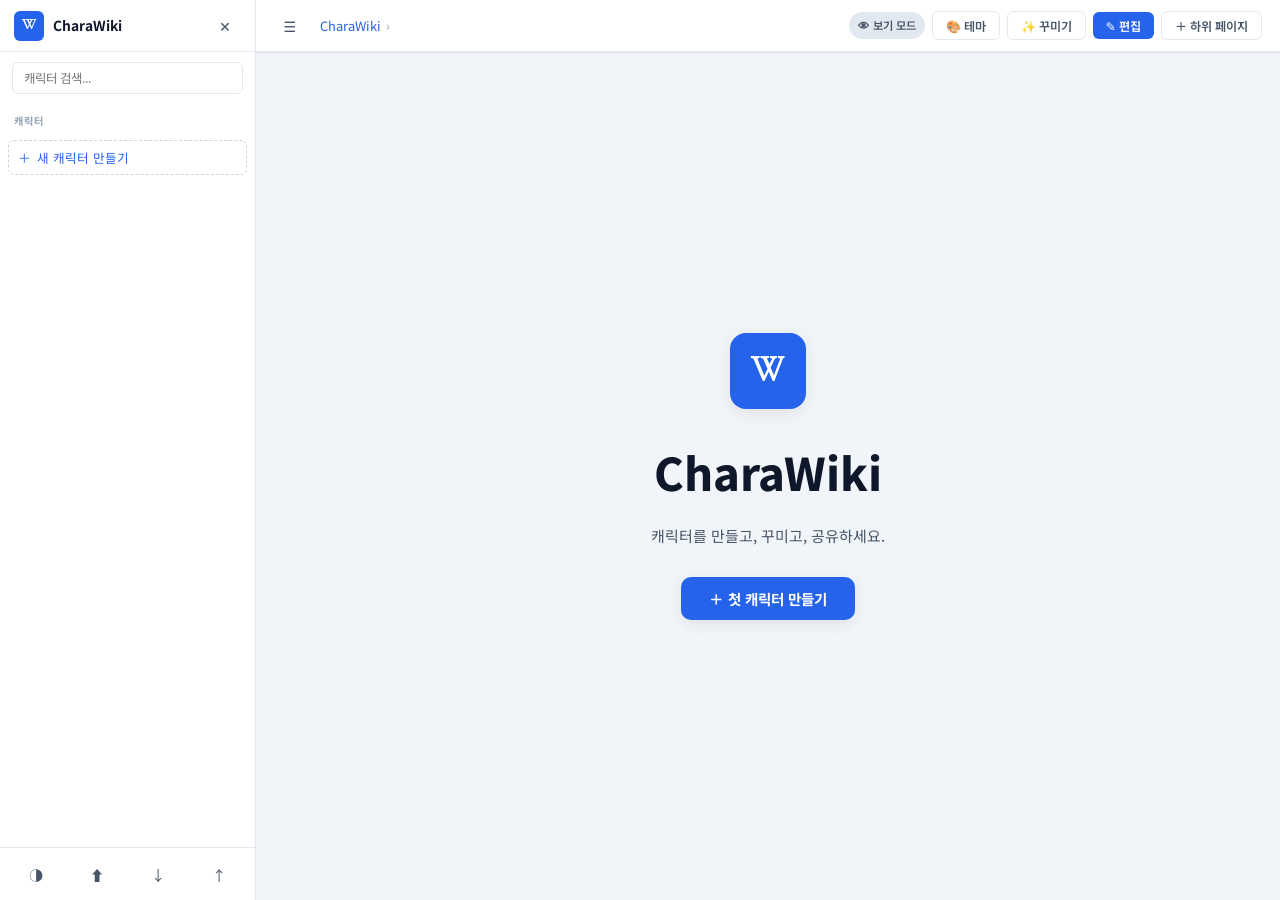
==== commit 13bf2c7d: "Add files via upload" ====
--- a/index.html
+++ b/index.html
@@ -68,6 +68,10 @@
         <span id="modeIcon">👁</span>
         <span id="modeLbl">보기 모드</span>
       </div>
+      <!-- 테마 버튼 (항상 보임) -->
+      <button id="themePanelBtn" class="top-btn btn-theme" title="테마 변경">🎨 테마</button>
+      <!-- 꾸미기 버튼 (항상 보임) -->
+      <button id="stylePanelBtn" class="top-btn btn-theme" title="꾸미기">✨ 꾸미기</button>
       <button id="editBtn" class="top-btn btn-edit">✎ 편집</button>
       <button id="doneBtn" class="top-btn btn-done" style="display:none">✓ 완료</button>
       <button id="addSubPageBtn" class="top-btn btn-sub">＋ 하위 페이지</button>
@@ -378,6 +382,79 @@
   </div>
 </div>
 
+
+<!-- ══ FLOATING THEME PANEL ══ -->
+<div id="themePanelFloat" class="float-panel" role="dialog" aria-label="테마 선택">
+  <div class="fp-head"><span>🎨 테마</span><button class="fp-close" data-fp="themePanelFloat">✕</button></div>
+  <div class="fp-body">
+    <div class="fp-section-label">테마</div>
+    <div class="th-grid" id="fpThemeGrid">
+      <button class="th-btn" data-theme="light">☀ 라이트</button>
+      <button class="th-btn" data-theme="dark">🌙 다크</button>
+      <button class="th-btn" data-theme="sepia">📜 세피아</button>
+      <button class="th-btn" data-theme="pink">🌸 핑크</button>
+      <button class="th-btn" data-theme="mint">🌿 민트</button>
+      <button class="th-btn" data-theme="navy">🌊 네이비</button>
+      <button class="th-btn" data-theme="galaxy">⭐ 갤럭시</button>
+      <button class="th-btn" data-theme="retro">📺 레트로</button>
+    </div>
+    <div class="fp-section-label" style="margin-top:14px">강조 색상</div>
+    <div class="ac-row" id="fpAccentRow">
+      <button class="ac-dot" data-accent="#2563eb" style="background:#2563eb" aria-label="블루"></button>
+      <button class="ac-dot" data-accent="#dc2626" style="background:#dc2626" aria-label="레드"></button>
+      <button class="ac-dot" data-accent="#16a34a" style="background:#16a34a" aria-label="그린"></button>
+      <button class="ac-dot" data-accent="#9333ea" style="background:#9333ea" aria-label="퍼플"></button>
+      <button class="ac-dot" data-accent="#ea580c" style="background:#ea580c" aria-label="오렌지"></button>
+      <button class="ac-dot" data-accent="#0891b2" style="background:#0891b2" aria-label="시안"></button>
+      <button class="ac-dot" data-accent="#be185d" style="background:#be185d" aria-label="핫핑크"></button>
+      <input id="acInpFloat" type="color" value="#2563eb" class="ac-inp" aria-label="직접 선택"/>
+    </div>
+  </div>
+</div>
+
+<!-- ══ FLOATING STYLE PANEL ══ -->
+<div id="stylePanelFloat" class="float-panel" role="dialog" aria-label="꾸미기">
+  <div class="fp-head"><span>✨ 꾸미기</span><button class="fp-close" data-fp="stylePanelFloat">✕</button></div>
+  <div class="fp-body">
+    <div class="fp-section-label">폰트</div>
+    <div class="opt-row">
+      <button class="opt-btn" data-font="sans">모던</button>
+      <button class="opt-btn" data-font="serif">명조</button>
+      <button class="opt-btn" data-font="mono">모노</button>
+    </div>
+    <div class="fp-section-label">인포박스</div>
+    <div class="opt-row">
+      <button class="opt-btn" data-ibs="classic">클래식</button>
+      <button class="opt-btn" data-ibs="card">카드</button>
+      <button class="opt-btn" data-ibs="minimal">미니멀</button>
+    </div>
+    <div class="fp-section-label">레이아웃</div>
+    <div class="opt-row">
+      <button class="opt-btn" data-lay="right">우측</button>
+      <button class="opt-btn" data-lay="left">좌측</button>
+      <button class="opt-btn" data-lay="top">상단</button>
+    </div>
+    <div class="fp-section-label">배경 패턴</div>
+    <div class="opt-row">
+      <button class="opt-btn" data-pat="none">없음</button>
+      <button class="opt-btn" data-pat="grid">격자</button>
+      <button class="opt-btn" data-pat="dot">도트</button>
+      <button class="opt-btn" data-pat="lines">줄무늬</button>
+    </div>
+    <div class="fp-section-label">구분선</div>
+    <div class="opt-row">
+      <button class="opt-btn" data-dv="line">실선</button>
+      <button class="opt-btn" data-dv="dashed">점선</button>
+      <button class="opt-btn" data-dv="gradient">그라데이션</button>
+      <button class="opt-btn" data-dv="none">없음</button>
+    </div>
+    <div class="fp-section-label">글자 크기 <span id="fszLblFloat">15</span>px</div>
+    <input id="fszRangeFloat" type="range" min="13" max="20" value="15" class="rsl"/>
+    <button id="resetSPFloat" class="reset-sp" style="margin-top:12px">↺ 초기화</button>
+  </div>
+</div>
+<div id="fpOverlay" class="fp-overlay"></div>
+
 <script src="script.js"></script>
 </body>
 </html>
--- a/style.css
+++ b/style.css
@@ -558,3 +558,52 @@
   *,::before,::after{animation-duration:.01ms!important;transition-duration:.01ms!important}
 }
 body.edit .cat-add{display:inline-flex}
+
+/* ── THEME / STYLE FLOAT BUTTONS ── */
+.btn-theme{background:var(--bg-c);border:1px solid var(--border);color:var(--text-2)}
+.btn-theme:hover{border-color:var(--accent);color:var(--accent);background:var(--accent-l)}
+
+/* ── FLOATING PANELS ── */
+.float-panel{
+  position:fixed;top:calc(var(--bar-h) + 8px);right:16px;
+  width:292px;max-height:calc(100vh - var(--bar-h) - 24px);
+  overflow-y:auto;
+  background:var(--bg-c);border:1px solid var(--border-s);
+  border-radius:var(--r-l);box-shadow:var(--sh-l);
+  z-index:400;
+  transform:translateY(-6px) scale(.97);opacity:0;pointer-events:none;
+  transition:transform .2s cubic-bezier(.34,1.3,.64,1),opacity .18s ease;
+}
+.float-panel.open{transform:translateY(0) scale(1);opacity:1;pointer-events:all}
+.fp-head{
+  display:flex;align-items:center;justify-content:space-between;
+  padding:13px 16px;border-bottom:1px solid var(--border);
+  font-size:.88rem;font-weight:700;color:var(--text);
+  position:sticky;top:0;background:var(--bg-c);z-index:1;
+  border-radius:var(--r-l) var(--r-l) 0 0;
+}
+.fp-close{
+  width:26px;height:26px;border-radius:50%;
+  display:flex;align-items:center;justify-content:center;
+  font-size:.82rem;color:var(--text-2);
+  transition:background var(--tr),color var(--tr);
+}
+.fp-close:hover{background:var(--bg-ibh);color:var(--accent)}
+.fp-body{padding:14px 16px;display:flex;flex-direction:column;gap:10px}
+.fp-section-label{
+  font-size:.7rem;font-weight:700;text-transform:uppercase;
+  letter-spacing:.08em;color:var(--text-3);margin-bottom:2px;margin-top:2px;
+}
+.fp-overlay{
+  display:none;position:fixed;inset:0;z-index:390;
+  background:transparent;
+}
+.fp-overlay.active{display:block}
+
+/* 두 패널이 겹치지 않게 stylePanelFloat는 약간 오프셋 */
+#stylePanelFloat{right:16px;top:calc(var(--bar-h) + 8px)}
+
+/* 모바일에서 패널 전체 너비 */
+@media(max-width:480px){
+  .float-panel{width:calc(100vw - 24px);right:12px}
+}
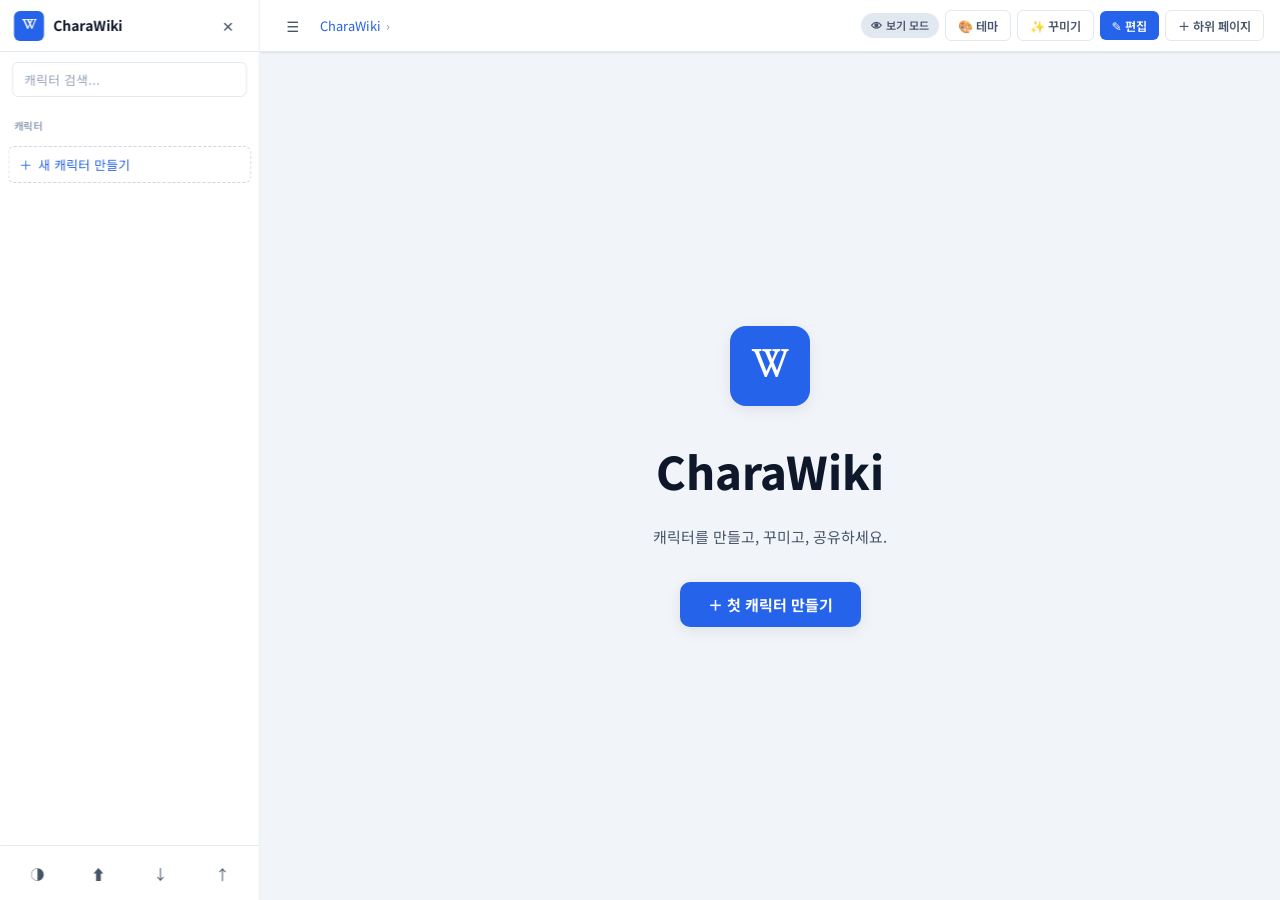
==== commit 3e3e9d99: "Add files via upload" ====
--- a/index.html
+++ b/index.html
@@ -68,10 +68,8 @@
         <span id="modeIcon">👁</span>
         <span id="modeLbl">보기 모드</span>
       </div>
-      <!-- 테마 버튼 (항상 보임) -->
-      <button id="themePanelBtn" class="top-btn btn-theme" title="테마 변경">🎨 테마</button>
-      <!-- 꾸미기 버튼 (항상 보임) -->
-      <button id="stylePanelBtn" class="top-btn btn-theme" title="꾸미기">✨ 꾸미기</button>
+      <button id="themePanelBtn" class="top-btn btn-theme" title="테마">🎨 테마</button>
+      <button id="stylePanelBtn" class="top-btn btn-theme btn-hide-sm" title="꾸미기">✨ 꾸미기</button>
       <button id="editBtn" class="top-btn btn-edit">✎ 편집</button>
       <button id="doneBtn" class="top-btn btn-done" style="display:none">✓ 완료</button>
       <button id="addSubPageBtn" class="top-btn btn-sub">＋ 하위 페이지</button>
--- a/style.css
+++ b/style.css
@@ -1,113 +1,95 @@
-/* ═══════════════════════════════════════════════
-   CharaWiki v3.1 — style.css  (전체 점검 완료)
-═══════════════════════════════════════════════ */
-
-/* ── TOKENS ── */
+/* CharaWiki v3.2 - style.css */
 :root {
-  --accent:#2563eb; --accent-h:#1d4ed8; --accent-l:#dbeafe; --accent-d:#1e40af;
-  --bg:#f1f5f9; --bg-c:#ffffff; --bg-ib:#f8fafc; --bg-ibh:#e2e8f0;
-  --bg-nav:#ffffff; --bg-side:#ffffff;
-  --text:#0f172a; --text-2:#475569; --text-3:#94a3b8;
-  --border:#e2e8f0; --border-s:#cbd5e1;
+  --ac:#2563eb;--ac-h:#1d4ed8;--ac-l:rgba(37,99,235,.1);
+  --bg:#f1f5f9;--bg-c:#fff;--bg-ib:#f8fafc;--bg-ibh:#e2e8f0;
+  --bg-nav:#fff;--bg-side:#fff;--bg-ele:#f8fafc;
+  --tx:#0f172a;--tx-2:#475569;--tx-3:#94a3b8;
+  --bd:#e2e8f0;--bd-s:#cbd5e1;
   --sh-s:0 1px 3px rgba(0,0,0,.06),0 1px 2px rgba(0,0,0,.04);
-  --sh-m:0 4px 16px rgba(0,0,0,.08);
-  --sh-l:0 20px 48px rgba(0,0,0,.14);
-  --r-s:6px; --r-m:10px; --r-l:16px;
-  --side-w:256px; --bar-h:52px;
+  --sh-m:0 4px 16px rgba(0,0,0,.08);--sh-l:0 20px 48px rgba(0,0,0,.14);
+  --r-s:6px;--r-m:10px;--r-l:16px;
+  --side-w:260px;--bar-h:52px;
+  --bar-a:#2563eb;--bar-b:#60a5fa;
   --tr:180ms cubic-bezier(.4,0,.2,1);
-  --font:'Noto Sans KR','Apple SD Gothic Neo',system-ui,sans-serif;
-  --font-serif:'Nanum Myeongjo','Batang',Georgia,serif;
-  --font-mono:'IBM Plex Mono','Consolas',monospace;
-  --bar-a:var(--accent); --bar-b:#60a5fa;
+  --f:'Noto Sans KR','Apple SD Gothic Neo',system-ui,sans-serif;
+  --f-s:'Nanum Myeongjo','Batang',Georgia,serif;
+  --f-m:'IBM Plex Mono','Consolas',monospace;
 }
 [data-theme=dark]{
-  --accent:#3b82f6;--accent-h:#2563eb;--accent-l:#1e3a5f;--accent-d:#60a5fa;
+  --ac:#3b82f6;--ac-h:#2563eb;--ac-l:rgba(59,130,246,.15);
   --bg:#0f172a;--bg-c:#1e293b;--bg-ib:#1e293b;--bg-ibh:#334155;
-  --bg-nav:#1e293b;--bg-side:#161f2e;
-  --text:#f1f5f9;--text-2:#94a3b8;--text-3:#475569;
-  --border:#334155;--border-s:#475569;
-  --sh-s:0 1px 3px rgba(0,0,0,.3);--sh-m:0 4px 16px rgba(0,0,0,.4);--sh-l:0 20px 48px rgba(0,0,0,.55);
+  --bg-nav:#1e293b;--bg-side:#161f2e;--bg-ele:#0f172a;
+  --tx:#f1f5f9;--tx-2:#94a3b8;--tx-3:#475569;
+  --bd:#334155;--bd-s:#475569;
+  --sh-s:0 1px 3px rgba(0,0,0,.3);--sh-m:0 4px 16px rgba(0,0,0,.45);--sh-l:0 20px 48px rgba(0,0,0,.6);
   --bar-a:#3b82f6;--bar-b:#60a5fa;
 }
 [data-theme=sepia]{
-  --accent:#92400e;--accent-h:#78350f;--accent-l:#fef3c7;--accent-d:#b45309;
+  --ac:#92400e;--ac-h:#78350f;--ac-l:rgba(146,64,14,.1);
   --bg:#fdf8f0;--bg-c:#fffdf7;--bg-ib:#fef9ed;--bg-ibh:#fde68a;
-  --bg-nav:#fffdf7;--bg-side:#fdf8f0;
-  --text:#1c1008;--text-2:#78716c;--text-3:#a8a29e;
-  --border:#e7dfc8;--border-s:#d6c99e;
+  --bg-nav:#fffdf7;--bg-side:#fdf8f0;--bg-ele:#fef9ed;
+  --tx:#1c1008;--tx-2:#78716c;--tx-3:#a8a29e;
+  --bd:#e7dfc8;--bd-s:#d6c99e;
+  --sh-s:0 1px 3px rgba(0,0,0,.05);--sh-m:0 4px 12px rgba(0,0,0,.07);--sh-l:0 16px 40px rgba(0,0,0,.1);
   --bar-a:#92400e;--bar-b:#d97706;
 }
 [data-theme=pink]{
-  --accent:#be185d;--accent-h:#9d174d;--accent-l:#fce7f3;--accent-d:#db2777;
-  --bg:#fff7fb;--bg-c:#ffffff;--bg-ib:#fce7f3;--bg-ibh:#fbcfe8;
-  --bg-nav:#ffffff;--bg-side:#fff0f7;
-  --text:#1a0010;--text-2:#831843;--text-3:#db2777;
-  --border:#fbcfe8;--border-s:#f9a8d4;
+  --ac:#be185d;--ac-h:#9d174d;--ac-l:rgba(190,24,93,.1);
+  --bg:#fff7fb;--bg-c:#fff;--bg-ib:#fce7f3;--bg-ibh:#fbcfe8;
+  --bg-nav:#fff;--bg-side:#fff0f7;--bg-ele:#fff5f9;
+  --tx:#1a0010;--tx-2:#831843;--tx-3:#db2777;
+  --bd:#fbcfe8;--bd-s:#f9a8d4;
+  --sh-s:0 1px 3px rgba(190,24,93,.08);--sh-m:0 4px 16px rgba(190,24,93,.1);--sh-l:0 20px 48px rgba(190,24,93,.12);
   --bar-a:#be185d;--bar-b:#ec4899;
 }
 [data-theme=mint]{
-  --accent:#059669;--accent-h:#047857;--accent-l:#d1fae5;--accent-d:#10b981;
-  --bg:#f0fdf9;--bg-c:#ffffff;--bg-ib:#ecfdf5;--bg-ibh:#a7f3d0;
-  --bg-nav:#ffffff;--bg-side:#f0fdf9;
-  --text:#022c22;--text-2:#065f46;--text-3:#34d399;
-  --border:#a7f3d0;--border-s:#6ee7b7;
+  --ac:#059669;--ac-h:#047857;--ac-l:rgba(5,150,105,.1);
+  --bg:#f0fdf9;--bg-c:#fff;--bg-ib:#ecfdf5;--bg-ibh:#a7f3d0;
+  --bg-nav:#fff;--bg-side:#f0fdf9;--bg-ele:#ecfdf5;
+  --tx:#022c22;--tx-2:#065f46;--tx-3:#34d399;
+  --bd:#a7f3d0;--bd-s:#6ee7b7;
+  --sh-s:0 1px 3px rgba(5,150,105,.08);--sh-m:0 4px 16px rgba(5,150,105,.1);--sh-l:0 20px 48px rgba(5,150,105,.12);
   --bar-a:#059669;--bar-b:#34d399;
 }
 [data-theme=navy]{
-  --accent:#38bdf8;--accent-h:#0ea5e9;--accent-l:#0c2d4e;--accent-d:#7dd3fc;
+  --ac:#38bdf8;--ac-h:#0ea5e9;--ac-l:rgba(56,189,248,.12);
   --bg:#0c1624;--bg-c:#112130;--bg-ib:#112130;--bg-ibh:#1e3a5f;
-  --bg-nav:#0c1624;--bg-side:#0a1520;
-  --text:#e0f2fe;--text-2:#7dd3fc;--text-3:#38bdf8;
-  --border:#1e3a5f;--border-s:#2d5a8e;
+  --bg-nav:#0c1624;--bg-side:#0a1520;--bg-ele:#0c1624;
+  --tx:#e0f2fe;--tx-2:#7dd3fc;--tx-3:#38bdf8;
+  --bd:#1e3a5f;--bd-s:#2d5a8e;
+  --sh-s:0 1px 3px rgba(0,0,0,.3);--sh-m:0 4px 16px rgba(0,0,0,.45);--sh-l:0 20px 48px rgba(0,0,0,.6);
   --bar-a:#0ea5e9;--bar-b:#38bdf8;
 }
 [data-theme=galaxy]{
-  --accent:#c084fc;--accent-h:#a855f7;--accent-l:#2d1b69;--accent-d:#d8b4fe;
+  --ac:#c084fc;--ac-h:#a855f7;--ac-l:rgba(192,132,252,.12);
   --bg:#09090f;--bg-c:#13131f;--bg-ib:#1a1a30;--bg-ibh:#2d1b69;
-  --bg-nav:#09090f;--bg-side:#070710;
-  --text:#ede9fe;--text-2:#a78bfa;--text-3:#7c3aed;
-  --border:#2d1b69;--border-s:#4c1d95;
+  --bg-nav:#09090f;--bg-side:#070710;--bg-ele:#0d0d1a;
+  --tx:#ede9fe;--tx-2:#a78bfa;--tx-3:#7c3aed;
+  --bd:#2d1b69;--bd-s:#4c1d95;
+  --sh-s:0 1px 3px rgba(192,132,252,.15);--sh-m:0 4px 16px rgba(192,132,252,.2);--sh-l:0 20px 48px rgba(192,132,252,.25);
   --bar-a:#a855f7;--bar-b:#c084fc;
 }
 [data-theme=retro]{
-  --accent:#b45309;--accent-h:#92400e;--accent-l:#fef3c7;--accent-d:#d97706;
+  --ac:#b45309;--ac-h:#92400e;--ac-l:rgba(180,83,9,.1);
   --bg:#fdf6e3;--bg-c:#fffff8;--bg-ib:#f5edd6;--bg-ibh:#e8c870;
-  --bg-nav:#fffff8;--bg-side:#fdf6e3;
-  --text:#1c1400;--text-2:#6b4e00;--text-3:#a07820;
-  --border:#ddc87a;--border-s:#c8a84a;
+  --bg-nav:#fffff8;--bg-side:#fdf6e3;--bg-ele:#f5edd6;
+  --tx:#1c1400;--tx-2:#6b4e00;--tx-3:#a07820;
+  --bd:#ddc87a;--bd-s:#c8a84a;
+  --sh-s:2px 2px 0 #c8a84a;--sh-m:3px 3px 0 #c8a84a;--sh-l:4px 4px 0 #c8a84a;
   --r-s:0;--r-m:0;--r-l:0;
-  --sh-s:2px 2px 0 #c8a84a;--sh-m:3px 3px 0 #c8a84a;
   --bar-a:#b45309;--bar-b:#d97706;
 }
-
-/* ── FONTS ── */
-body.font-sans   { font-family:var(--font); }
-body.font-serif  { font-family:var(--font-serif); }
-body.font-mono   { font-family:var(--font-mono); }
-
-/* ── PATTERNS ── */
-body.pat-grid  { background-image:linear-gradient(var(--border) 1px,transparent 1px),linear-gradient(90deg,var(--border) 1px,transparent 1px);background-size:28px 28px; }
-body.pat-dot   { background-image:radial-gradient(var(--border-s) 1px,transparent 1px);background-size:22px 22px; }
-body.pat-lines { background-image:repeating-linear-gradient(0deg,transparent,transparent 26px,var(--border) 26px,var(--border) 27px); }
-
-/* ── GALAXY STARS ── */
-[data-theme=galaxy] body::before {
-  content:'';position:fixed;inset:0;pointer-events:none;z-index:0;
-  background-image:
-    radial-gradient(1px 1px at 15% 20%,rgba(255,255,255,.9) 0%,transparent 100%),
-    radial-gradient(1.5px 1.5px at 40% 55%,rgba(255,255,255,.7) 0%,transparent 100%),
-    radial-gradient(1px 1px at 65% 30%,rgba(255,255,255,.8) 0%,transparent 100%),
-    radial-gradient(2px 2px at 80% 70%,rgba(255,255,255,.5) 0%,transparent 100%),
-    radial-gradient(1px 1px at 25% 80%,rgba(255,255,255,.9) 0%,transparent 100%),
-    radial-gradient(1.5px 1.5px at 90% 15%,rgba(255,255,255,.7) 0%,transparent 100%),
-    radial-gradient(1px 1px at 50% 45%,rgba(255,255,255,.6) 0%,transparent 100%);
-}
-
-/* ── RESET ── */
+body.font-sans{font-family:var(--f)}
+body.font-serif{font-family:var(--f-s)}
+body.font-mono{font-family:var(--f-m)}
+body.pat-grid{background-image:linear-gradient(var(--bd) 1px,transparent 1px),linear-gradient(90deg,var(--bd) 1px,transparent 1px);background-size:28px 28px}
+body.pat-dot{background-image:radial-gradient(var(--bd-s) 1px,transparent 1px);background-size:22px 22px}
+body.pat-lines{background-image:repeating-linear-gradient(0deg,transparent,transparent 26px,var(--bd) 26px,var(--bd) 27px)}
+html[data-theme=galaxy] body::before{content:'';position:fixed;inset:0;pointer-events:none;z-index:0;background-image:radial-gradient(1px 1px at 8% 18%,rgba(255,255,255,.9) 0%,transparent 100%),radial-gradient(2px 2px at 25% 60%,rgba(255,255,255,.6) 0%,transparent 100%),radial-gradient(1px 1px at 42% 28%,rgba(255,255,255,.8) 0%,transparent 100%),radial-gradient(1.5px 1.5px at 60% 75%,rgba(255,255,255,.7) 0%,transparent 100%),radial-gradient(1px 1px at 78% 12%,rgba(255,255,255,.9) 0%,transparent 100%),radial-gradient(2px 2px at 90% 50%,rgba(255,255,255,.5) 0%,transparent 100%),radial-gradient(1px 1px at 15% 88%,rgba(255,255,255,.8) 0%,transparent 100%)}
 *,::before,::after{box-sizing:border-box;margin:0;padding:0}
-html{font-size:15px;scroll-behavior:smooth;-webkit-text-size-adjust:100%}
-body{font-family:var(--font);background:var(--bg);color:var(--text);line-height:1.8;min-height:100vh;transition:background var(--tr),color var(--tr);-webkit-font-smoothing:antialiased}
-a{color:var(--accent);text-decoration:none}
+html{font-size:15px;scroll-behavior:smooth;-webkit-text-size-adjust:100%;text-size-adjust:100%;height:100%}
+body{font-family:var(--f);background:var(--bg);color:var(--tx);line-height:1.8;min-height:100%;-webkit-font-smoothing:antialiased;-moz-osx-font-smoothing:grayscale;transition:background var(--tr),color var(--tr);overflow-x:hidden}
+a{color:var(--ac);text-decoration:none}
 a:hover{text-decoration:underline}
 img{max-width:100%;height:auto;display:block}
 button{cursor:pointer;font-family:inherit;border:none;background:none}
@@ -115,495 +97,407 @@
 ul,ol{padding-left:1.6em}
 li{margin-bottom:.3em}
 [contenteditable]{outline:none;min-width:4px}
-[contenteditable][data-ph]:empty::before{content:attr(data-ph);color:var(--text-3);pointer-events:none}
-
-/* ── SCROLLBAR ── */
+[contenteditable][data-ph]:empty::before{content:attr(data-ph);color:var(--tx-3);pointer-events:none}
 ::-webkit-scrollbar{width:5px;height:5px}
 ::-webkit-scrollbar-track{background:transparent}
-::-webkit-scrollbar-thumb{background:var(--border-s);border-radius:3px}
-::-webkit-scrollbar-thumb:hover{background:var(--accent)}
-
-/* ── READING PROGRESS ── */
-#rdProg{position:fixed;top:0;left:0;height:2px;background:var(--accent);z-index:9999;width:0;transition:width .1s linear;pointer-events:none}
-
-/* ── TOAST ── */
+::-webkit-scrollbar-thumb{background:var(--bd-s);border-radius:3px}
+::-webkit-scrollbar-thumb:hover{background:var(--ac)}
+#rdProg{position:fixed;top:0;left:0;height:3px;background:linear-gradient(90deg,var(--ac),var(--bar-b));z-index:9999;width:0;transition:width .1s linear;pointer-events:none}
 #toastWrap{position:fixed;bottom:24px;right:24px;z-index:9000;display:flex;flex-direction:column;gap:8px;pointer-events:none}
-.toast{background:var(--text);color:var(--bg-c);padding:10px 18px;border-radius:var(--r-m);font-size:.84rem;box-shadow:var(--sh-m);animation:tIn .25s ease,tOut .25s ease 2.3s forwards;max-width:280px;line-height:1.4}
+.toast{background:var(--tx);color:var(--bg-c);padding:10px 18px;border-radius:var(--r-m);font-size:.84rem;box-shadow:var(--sh-m);animation:tIn .25s ease,tOut .25s ease 2.4s forwards;max-width:280px;line-height:1.4}
 @keyframes tIn{from{opacity:0;transform:translateY(8px)}to{opacity:1;transform:translateY(0)}}
 @keyframes tOut{from{opacity:1;transform:translateY(0)}to{opacity:0;transform:translateY(-4px)}}
-
-/* ── LIGHTBOX ── */
-#lightbox{display:none;position:fixed;inset:0;background:rgba(0,0,0,.9);z-index:8000;align-items:center;justify-content:center;cursor:zoom-out}
+#lightbox{display:none;position:fixed;inset:0;background:rgba(0,0,0,.92);z-index:8000;align-items:center;justify-content:center;cursor:zoom-out}
 #lightbox.open{display:flex}
-#lightbox img{max-width:90vw;max-height:88vh;border-radius:var(--r-m);box-shadow:var(--sh-l);cursor:default}
-#lbClose{position:absolute;top:18px;right:22px;color:#fff;font-size:1.4rem;opacity:.6;transition:opacity var(--tr);line-height:1}
-#lbClose:hover{opacity:1}
-
-/* ── SIDEBAR ── */
-#sidebar{
-  position:fixed;left:0;top:0;bottom:0;width:var(--side-w);
-  background:var(--bg-side);border-right:1px solid var(--border);
-  display:flex;flex-direction:column;z-index:200;
-  transition:transform var(--tr),box-shadow var(--tr);overflow:hidden;
-}
-#sidebar.hidden{transform:translateX(calc(-1 * var(--side-w)));box-shadow:none}
-.sb-head{display:flex;align-items:center;justify-content:space-between;padding:0 14px;height:var(--bar-h);border-bottom:1px solid var(--border);flex-shrink:0}
+#lightbox img{max-width:92vw;max-height:90vh;border-radius:var(--r-m);box-shadow:var(--sh-l);cursor:default}
+#lbClose{position:absolute;top:16px;right:20px;color:#fff;font-size:1.4rem;opacity:.65;transition:opacity var(--tr);line-height:1;width:38px;height:38px;display:flex;align-items:center;justify-content:center;border-radius:50%}
+#lbClose:hover{opacity:1;background:rgba(255,255,255,.15)}
+#sidebar{position:fixed;left:0;top:0;bottom:0;width:var(--side-w);background:var(--bg-side);border-right:1px solid var(--bd);display:flex;flex-direction:column;z-index:500;transition:transform var(--tr),visibility var(--tr);overflow:hidden;will-change:transform}
+#sidebar.hidden{transform:translateX(calc(-1 * var(--side-w)));visibility:hidden}
+.sb-overlay{display:none;position:fixed;inset:0;background:rgba(0,0,0,.4);z-index:490;-webkit-tap-highlight-color:transparent}
+.sb-overlay.on{display:block}
+.sb-head{display:flex;align-items:center;justify-content:space-between;padding:0 14px;height:var(--bar-h);border-bottom:1px solid var(--bd);flex-shrink:0}
 .sb-logo{display:flex;align-items:center;gap:9px}
-.logo-w{width:30px;height:30px;border-radius:var(--r-s);background:var(--accent);color:#fff;font-size:.95rem;font-weight:800;display:flex;align-items:center;justify-content:center;font-family:var(--font-serif);flex-shrink:0}
-.logo-t{font-size:.92rem;font-weight:700;color:var(--text)}
+.logo-w{width:30px;height:30px;border-radius:var(--r-s);background:var(--ac);color:#fff;font-size:.95rem;font-weight:800;display:flex;align-items:center;justify-content:center;font-family:var(--f-s);flex-shrink:0}
+.logo-t{font-size:.92rem;font-weight:700;color:var(--tx)}
 .sb-search{padding:10px 12px;flex-shrink:0}
-.sb-search input{width:100%;padding:6px 11px;background:var(--bg-c);border:1px solid var(--border);border-radius:var(--r-s);font-size:.83rem;color:var(--text);transition:border-color var(--tr),box-shadow var(--tr)}
-.sb-search input:focus{border-color:var(--accent);box-shadow:0 0 0 3px var(--accent-l);outline:none}
-.sb-nav{flex:1;overflow-y:auto;padding:0 8px 10px}
-.sb-nav-label{font-size:.68rem;font-weight:700;color:var(--text-3);text-transform:uppercase;letter-spacing:.08em;padding:8px 6px 4px}
+.sb-search input{width:100%;padding:7px 11px;background:var(--bg-c);border:1px solid var(--bd);border-radius:var(--r-s);font-size:.84rem;color:var(--tx);transition:border-color var(--tr),box-shadow var(--tr)}
+.sb-search input::placeholder{color:var(--tx-3)}
+.sb-search input:focus{border-color:var(--ac);box-shadow:0 0 0 3px var(--ac-l);outline:none}
+.sb-nav{flex:1;overflow-y:auto;padding:0 8px 12px}
+.sb-nav-label{font-size:.68rem;font-weight:700;color:var(--tx-3);text-transform:uppercase;letter-spacing:.08em;padding:10px 6px 5px}
 #charList{list-style:none;display:flex;flex-direction:column;gap:1px}
-.char-item{display:flex;align-items:center;gap:8px;padding:7px 9px;border-radius:var(--r-s);cursor:pointer;font-size:.86rem;color:var(--text-2);transition:background var(--tr),color var(--tr)}
-.char-item:hover{background:var(--bg-c);color:var(--text)}
-.char-item.active{background:var(--accent-l);color:var(--accent);font-weight:600}
-.char-av{width:26px;height:26px;border-radius:50%;background:var(--bg-ibh);display:flex;align-items:center;justify-content:center;font-size:.9rem;flex-shrink:0;overflow:hidden}
+.char-item{display:flex;align-items:center;gap:8px;padding:8px 10px;border-radius:var(--r-s);cursor:pointer;font-size:.87rem;color:var(--tx-2);transition:background var(--tr),color var(--tr);-webkit-tap-highlight-color:transparent}
+.char-item:hover{background:var(--bg-ele);color:var(--tx)}
+.char-item.active{background:var(--ac-l);color:var(--ac);font-weight:600}
+.char-av{width:28px;height:28px;border-radius:50%;background:var(--bg-ibh);display:flex;align-items:center;justify-content:center;font-size:.9rem;flex-shrink:0;overflow:hidden}
 .char-av img{width:100%;height:100%;object-fit:cover}
 .char-nm{flex:1;overflow:hidden;text-overflow:ellipsis;white-space:nowrap}
-.char-del{opacity:0;color:var(--text-3);font-size:.78rem;padding:2px 4px;border-radius:3px;transition:opacity var(--tr),background var(--tr),color var(--tr)}
+.char-del{opacity:0;color:var(--tx-3);font-size:.78rem;padding:3px 5px;border-radius:4px;transition:opacity var(--tr),background var(--tr),color var(--tr)}
 .char-item:hover .char-del{opacity:1}
 .char-del:hover{background:#fee2e2;color:#dc2626}
-.new-char-btn{display:flex;align-items:center;gap:6px;width:100%;padding:7px 9px;margin-top:6px;border-radius:var(--r-s);font-size:.84rem;color:var(--accent);border:1px dashed var(--border-s);transition:background var(--tr),border-color var(--tr)}
-.new-char-btn:hover{background:var(--accent-l);border-color:var(--accent)}
-.sb-foot{display:flex;align-items:center;justify-content:space-around;padding:10px 6px;border-top:1px solid var(--border);flex-shrink:0}
-
-/* ── ICON BTN ── */
-.ib2{width:32px;height:32px;border-radius:var(--r-s);display:flex;align-items:center;justify-content:center;font-size:.95rem;color:var(--text-2);transition:background var(--tr),color var(--tr)}
-.ib2:hover{background:var(--bg-ibh);color:var(--accent)}
-
-/* ── MAIN ── */
+.new-char-btn{display:flex;align-items:center;gap:6px;width:100%;padding:8px 10px;margin-top:6px;border-radius:var(--r-s);font-size:.85rem;color:var(--ac);border:1px dashed var(--bd-s);transition:background var(--tr),border-color var(--tr);-webkit-tap-highlight-color:transparent}
+.new-char-btn:hover{background:var(--ac-l);border-color:var(--ac)}
+.sb-foot{display:flex;align-items:center;justify-content:space-around;padding:10px 6px;border-top:1px solid var(--bd);flex-shrink:0}
+.ib2{width:34px;height:34px;border-radius:var(--r-s);display:flex;align-items:center;justify-content:center;font-size:.95rem;color:var(--tx-2);transition:background var(--tr),color var(--tr);-webkit-tap-highlight-color:transparent}
+.ib2:hover{background:var(--bg-ibh);color:var(--ac)}
 #main{margin-left:var(--side-w);min-height:100vh;display:flex;flex-direction:column;transition:margin-left var(--tr)}
 #main.sb-hidden{margin-left:0}
-
-/* ── TOP BAR ── */
-#topBar{position:sticky;top:0;z-index:100;height:var(--bar-h);background:var(--bg-nav);border-bottom:1px solid var(--border);display:flex;align-items:center;padding:0 18px;gap:14px;box-shadow:var(--sh-s);flex-shrink:0}
+#topBar{position:sticky;top:0;z-index:100;height:var(--bar-h);background:var(--bg-nav);border-bottom:1px solid var(--bd);display:flex;align-items:center;padding:0 16px;gap:10px;box-shadow:var(--sh-s);flex-shrink:0}
 #menuBtn{flex-shrink:0}
-#breadcrumb{flex:1;display:flex;align-items:center;gap:5px;font-size:.86rem;color:var(--text-2);overflow:hidden;min-width:0}
-.bread-home{color:var(--accent);cursor:pointer;white-space:nowrap;flex-shrink:0}
+#breadcrumb{flex:1;display:flex;align-items:center;gap:5px;font-size:.86rem;color:var(--tx-2);overflow:hidden;min-width:0}
+.bread-home{color:var(--ac);cursor:pointer;white-space:nowrap;flex-shrink:0}
 .bread-home:hover{text-decoration:underline}
-.bread-sep{color:var(--text-3);flex-shrink:0}
-.bread-cur{font-weight:600;color:var(--text);overflow:hidden;text-overflow:ellipsis;white-space:nowrap}
-.bread-sub-name{color:var(--text-2);overflow:hidden;text-overflow:ellipsis;white-space:nowrap}
-#topRight{display:flex;align-items:center;gap:7px;flex-shrink:0}
-.mode-badge{display:flex;align-items:center;gap:4px;padding:3px 9px;border-radius:20px;font-size:.75rem;font-weight:600;white-space:nowrap}
-.mode-view{background:var(--bg-ibh);color:var(--text-2)}
-.mode-edit{background:var(--accent-l);color:var(--accent)}
-.top-btn{padding:5px 13px;border-radius:var(--r-s);font-size:.81rem;font-weight:600;transition:background var(--tr),color var(--tr),box-shadow var(--tr),transform var(--tr)}
-.top-btn:active{transform:scale(.97)}
-.btn-edit{background:var(--accent);color:#fff}
-.btn-edit:hover{background:var(--accent-h)}
+.bread-sep{color:var(--tx-3);flex-shrink:0}
+.bread-cur{font-weight:600;color:var(--tx);overflow:hidden;text-overflow:ellipsis;white-space:nowrap}
+.bread-sub-name{color:var(--tx-2);overflow:hidden;text-overflow:ellipsis;white-space:nowrap}
+#topRight{display:flex;align-items:center;gap:6px;flex-shrink:0;overflow:hidden}
+.mode-badge{display:flex;align-items:center;gap:4px;padding:3px 10px;border-radius:20px;font-size:.74rem;font-weight:600;white-space:nowrap}
+.mode-view{background:var(--bg-ibh);color:var(--tx-2)}
+.mode-edit{background:var(--ac-l);color:var(--ac)}
+.top-btn{padding:6px 12px;border-radius:var(--r-s);font-size:.81rem;font-weight:600;white-space:nowrap;transition:background var(--tr),color var(--tr),transform var(--tr);-webkit-tap-highlight-color:transparent}
+.top-btn:active{transform:scale(.96)}
+.btn-theme{background:var(--bg-c);border:1px solid var(--bd);color:var(--tx-2)}
+.btn-theme:hover{border-color:var(--ac);color:var(--ac);background:var(--ac-l)}
+.btn-edit{background:var(--ac);color:#fff}
+.btn-edit:hover{background:var(--ac-h)}
 .btn-done{background:#16a34a;color:#fff}
 .btn-done:hover{background:#15803d}
-.btn-sub{background:var(--bg-c);border:1px solid var(--border);color:var(--text-2)}
-.btn-sub:hover{border-color:var(--accent);color:var(--accent)}
-
-/* ── SCREENS ── */
+.btn-sub{background:var(--bg-c);border:1px solid var(--bd);color:var(--tx-2)}
+.btn-sub:hover{border-color:var(--ac);color:var(--ac)}
 #homeScreen,#wikiScreen{width:100%}
 #homeScreen{flex:1;display:flex;align-items:center;justify-content:center}
 #wikiScreen{display:none;flex-direction:column}
-
-/* ── HOME HERO ── */
-.hero{text-align:center;padding:40px 20px}
-.hero-mark{width:76px;height:76px;margin:0 auto 22px;background:var(--accent);color:#fff;border-radius:var(--r-l);font-size:2.2rem;font-weight:800;display:flex;align-items:center;justify-content:center;font-family:var(--font-serif);box-shadow:var(--sh-m)}
-.hero-h1{font-size:clamp(1.9rem,5vw,3rem);font-weight:800;margin-bottom:10px}
-.hero-p{font-size:1rem;color:var(--text-2);margin-bottom:28px}
-.hero-btn{padding:11px 28px;background:var(--accent);color:#fff;border-radius:var(--r-m);font-size:.97rem;font-weight:700;box-shadow:var(--sh-m);transition:background var(--tr),transform var(--tr),box-shadow var(--tr)}
-.hero-btn:hover{background:var(--accent-h);transform:translateY(-2px);box-shadow:var(--sh-l)}
-
-/* ── WIKI HEADER ── */
-#wikiHead{background:var(--bg-c);border-bottom:1px solid var(--border)}
-#coverArea{height:190px;position:relative;overflow:hidden;background:linear-gradient(135deg,var(--accent-l),var(--bg-ibh))}
+.hero{text-align:center;padding:48px 24px}
+.hero-mark{width:80px;height:80px;margin:0 auto 24px;background:var(--ac);color:#fff;border-radius:var(--r-l);font-size:2.4rem;font-weight:800;display:flex;align-items:center;justify-content:center;font-family:var(--f-s);box-shadow:var(--sh-m)}
+.hero-h1{font-size:clamp(1.8rem,5vw,3rem);font-weight:800;margin-bottom:12px}
+.hero-p{font-size:1rem;color:var(--tx-2);margin-bottom:32px}
+.hero-btn{display:inline-flex;align-items:center;gap:6px;padding:12px 28px;background:var(--ac);color:#fff;border-radius:var(--r-m);font-size:1rem;font-weight:700;box-shadow:var(--sh-m);transition:background var(--tr),transform var(--tr),box-shadow var(--tr)}
+.hero-btn:hover{background:var(--ac-h);transform:translateY(-2px);box-shadow:var(--sh-l)}
+#wikiHead{background:var(--bg-c);border-bottom:1px solid var(--bd)}
+#coverArea{height:200px;position:relative;overflow:hidden;background:linear-gradient(135deg,var(--ac-l),var(--bg-ibh))}
 .cover-bg{position:absolute;inset:0;background-size:cover;background-position:center}
-.cover-grad{position:absolute;inset:0;background:linear-gradient(to bottom,transparent 50%,rgba(0,0,0,.12))}
-#coverBtns{position:absolute;bottom:10px;right:14px;display:none;gap:7px}
+.cover-grad{position:absolute;inset:0;background:linear-gradient(to bottom,transparent 50%,rgba(0,0,0,.15))}
+#coverBtns{position:absolute;bottom:12px;right:16px;display:none;gap:8px}
 body.edit #coverBtns{display:flex}
-.cov-btn{padding:4px 11px;border-radius:var(--r-s);background:rgba(0,0,0,.48);color:#fff;font-size:.78rem;font-weight:500;backdrop-filter:blur(4px);transition:background var(--tr)}
-.cov-btn:hover{background:rgba(0,0,0,.68)}
-#profileRow{display:flex;align-items:flex-end;gap:18px;padding:0 28px 18px;flex-wrap:wrap}
-#avatarWrap{position:relative;flex-shrink:0;margin-top:-42px}
-.avatar{width:84px;height:84px;border-radius:50%;background:var(--bg-ibh);border:3px solid var(--bg-c);display:flex;align-items:center;justify-content:center;font-size:2.3rem;box-shadow:var(--sh-m);overflow:hidden;position:relative}
+.cov-btn{padding:5px 12px;border-radius:var(--r-s);background:rgba(0,0,0,.5);color:#fff;font-size:.8rem;font-weight:500;backdrop-filter:blur(4px);-webkit-backdrop-filter:blur(4px);transition:background var(--tr)}
+.cov-btn:hover{background:rgba(0,0,0,.7)}
+#profileRow{display:flex;align-items:flex-end;gap:20px;padding:0 32px 20px;flex-wrap:wrap;position:relative;min-height:60px}
+#avatarWrap{position:relative;flex-shrink:0;margin-top:-44px;z-index:2}
+.avatar{width:88px;height:88px;border-radius:50%;background:var(--bg-ibh);border:4px solid var(--bg-c);display:flex;align-items:center;justify-content:center;font-size:2.4rem;box-shadow:var(--sh-m);overflow:hidden;position:relative}
 .avatar img{width:100%;height:100%;object-fit:cover}
-.av-cam{position:absolute;bottom:1px;right:1px;width:24px;height:24px;border-radius:50%;background:var(--accent);color:#fff;font-size:.8rem;display:none;align-items:center;justify-content:center;box-shadow:var(--sh-s);transition:background var(--tr)}
+.av-cam{position:absolute;bottom:2px;right:2px;width:26px;height:26px;border-radius:50%;background:var(--ac);color:#fff;font-size:.85rem;display:none;align-items:center;justify-content:center;box-shadow:var(--sh-s);transition:background var(--tr)}
 body.edit .av-cam{display:flex}
-.av-cam:hover{background:var(--accent-h)}
-#headInfo{flex:1;min-width:160px;padding-top:6px}
-.char-tags{display:flex;flex-wrap:wrap;gap:4px;margin-bottom:6px}
-.char-tag{padding:2px 9px;border-radius:20px;background:var(--accent-l);color:var(--accent);font-size:.73rem;font-weight:600}
-#charTitle{font-size:clamp(1.35rem,3vw,1.9rem);font-weight:800;color:var(--text);line-height:1.2;margin-bottom:4px}
-#charSub{font-size:.93rem;color:var(--text-2)}
-.head-stats{display:flex;gap:18px;padding-bottom:2px;flex-shrink:0}
+.av-cam:hover{background:var(--ac-h)}
+#headInfo{flex:1;min-width:160px;padding-top:8px;overflow:hidden}
+.char-tags{display:flex;flex-wrap:wrap;gap:5px;margin-bottom:7px;max-width:100%}
+.char-tag{padding:2px 10px;border-radius:20px;background:var(--ac-l);color:var(--ac);font-size:.74rem;font-weight:600}
+#charTitle{font-size:clamp(1.4rem,3vw,2rem);font-weight:800;color:var(--tx);line-height:1.2;margin-bottom:5px;word-break:break-word}
+#charSub{font-size:.93rem;color:var(--tx-2);word-break:break-word}
+.head-stats{display:flex;gap:20px;padding-bottom:4px;flex-shrink:0}
 .stat-i{text-align:center}
-.stat-v{display:block;font-size:1.05rem;font-weight:700;color:var(--accent)}
-.stat-l{font-size:.7rem;color:var(--text-3)}
-#tabBar{padding:0 28px;overflow-x:auto;border-bottom:1px solid var(--border)}
-.tab-row{display:flex;white-space:nowrap;gap:0}
-.tab{display:flex;align-items:center;gap:5px;padding:9px 16px;font-size:.86rem;color:var(--text-2);border-bottom:2px solid transparent;cursor:pointer;transition:color var(--tr),border-color var(--tr);margin-bottom:-1px;user-select:none}
-.tab:hover{color:var(--accent)}
-.tab.active{color:var(--accent);border-bottom-color:var(--accent);font-weight:600}
-.tab-del-btn{opacity:0;font-size:.72rem;color:var(--text-3);transition:opacity var(--tr),color var(--tr);line-height:1}
+.stat-v{display:block;font-size:1.1rem;font-weight:700;color:var(--ac)}
+.stat-l{font-size:.7rem;color:var(--tx-3)}
+#tabBar{padding:0 32px;overflow-x:auto;-webkit-overflow-scrolling:touch;border-bottom:1px solid var(--bd);scrollbar-width:none}
+#tabBar::-webkit-scrollbar{display:none}
+.tab-row{display:flex;white-space:nowrap}
+.tab{display:inline-flex;align-items:center;gap:5px;padding:10px 16px;font-size:.87rem;color:var(--tx-2);border-bottom:2px solid transparent;cursor:pointer;transition:color var(--tr),border-color var(--tr);margin-bottom:-1px;user-select:none;-webkit-tap-highlight-color:transparent;white-space:nowrap}
+.tab:hover{color:var(--ac)}
+.tab.active{color:var(--ac);border-bottom-color:var(--ac);font-weight:600}
+.tab-del-btn{opacity:0;font-size:.72rem;color:var(--tx-3);transition:opacity var(--tr),color var(--tr);line-height:1;padding:1px 2px}
 .tab:hover .tab-del-btn{opacity:1}
 .tab-del-btn:hover{color:#dc2626}
-
-/* ── WIKI BODY LAYOUT ── */
-#wikiBody{display:grid;grid-template-columns:188px 1fr;gap:20px;max-width:1220px;width:100%;margin:0 auto;padding:24px 20px;align-items:start;box-sizing:border-box}
-@media(min-width:1101px){body.edit #wikiBody{grid-template-columns:188px 1fr 208px}}
-
-/* ── TOC ── */
-#tocBox{position:sticky;top:calc(var(--bar-h) + 14px);max-height:calc(100vh - var(--bar-h) - 28px);overflow-y:auto;background:var(--bg-c);border:1px solid var(--border);border-radius:var(--r-m);padding:14px;font-size:.82rem;box-shadow:var(--sh-s)}
-.toc-hd{font-size:.68rem;font-weight:700;text-transform:uppercase;letter-spacing:.08em;color:var(--text-3);margin-bottom:9px}
+#wikiBody{display:grid;grid-template-columns:200px 1fr;gap:22px;width:100%;padding:26px 24px 48px;align-items:start}
+@media(min-width:1200px){body.edit #wikiBody{grid-template-columns:200px 1fr 210px}} #wikiBody{box-sizing:border-box}
+#tocBox{position:sticky;top:calc(var(--bar-h) + 12px);max-height:calc(100vh - var(--bar-h) - 28px);overflow-y:auto;background:var(--bg-c);border:1px solid var(--bd);border-radius:var(--r-m);padding:14px;font-size:.82rem;box-shadow:var(--sh-s)}
+.toc-hd{font-size:.68rem;font-weight:700;text-transform:uppercase;letter-spacing:.08em;color:var(--tx-3);margin-bottom:10px}
 #tocNav{display:flex;flex-direction:column;gap:2px}
-.toc-a{color:var(--text-2);padding:3px 7px;border-radius:4px;display:block;line-height:1.4;transition:background var(--tr),color var(--tr);text-decoration:none}
-.toc-a:hover{background:var(--accent-l);color:var(--accent);text-decoration:none}
-.toc-a.on{color:var(--accent);font-weight:600;background:var(--accent-l)}
-
-/* ── PAGE CONTENT ── */
+.toc-a{color:var(--tx-2);padding:4px 8px;border-radius:5px;display:block;line-height:1.4;transition:background var(--tr),color var(--tr);text-decoration:none}
+.toc-a:hover{background:var(--ac-l);color:var(--ac);text-decoration:none}
+.toc-a.on{color:var(--ac);font-weight:600;background:var(--ac-l)}
 #pageArea{min-width:0}
-
-/* ── CONTENT LAYOUT (infobox + article) ── */
-#cLayout{display:flex;gap:20px;align-items:flex-start}
+#cLayout{display:flex;gap:20px;align-items:flex-start;width:100%}
 #cLayout.lay-left{flex-direction:row-reverse}
 #cLayout.lay-top{flex-direction:column}
-#cLayout.lay-top #ibWrap{width:100%}
-
-/* ── INFOBOX ── */
-#ibWrap{width:252px;flex-shrink:0}
-.ib{background:var(--bg-ib);border:1px solid var(--border-s);border-radius:var(--r-m);overflow:hidden;font-size:.86rem;box-shadow:var(--sh-s)}
+#cLayout.lay-top #ibWrap{width:100%;max-width:100%}
+#ibWrap{width:252px;min-width:200px;flex-shrink:0}
+.ib{background:var(--bg-ib);border:1px solid var(--bd-s);border-radius:var(--r-m);overflow:hidden;font-size:.86rem;box-shadow:var(--sh-s)}
 .ib.sty-card{box-shadow:var(--sh-m);border-radius:var(--r-l)}
 .ib.sty-minimal{background:transparent;border:none;box-shadow:none}
-.ib-hd{background:linear-gradient(135deg,var(--accent),var(--accent-h));padding:11px 13px;text-align:center;font-size:.97rem;font-weight:700;color:#fff}
+.ib-hd{background:linear-gradient(135deg,var(--ac),var(--ac-h));padding:12px 14px;text-align:center;font-size:.97rem;font-weight:700;color:#fff}
 .ib-hd span{display:block;word-break:break-all}
-.ib-img-ph{display:flex;flex-direction:column;align-items:center;justify-content:center;gap:6px;min-height:110px;padding:14px;color:var(--text-3);font-size:.8rem;cursor:default;position:relative;transition:background var(--tr);border-bottom:1px solid var(--border)}
+.ib-img-ph{display:flex;flex-direction:column;align-items:center;justify-content:center;gap:6px;min-height:120px;padding:16px;color:var(--tx-3);font-size:.8rem;cursor:default;position:relative;transition:background var(--tr);border-bottom:1px solid var(--bd)}
 body.edit .ib-img-ph{cursor:pointer}
-.ib-img-ph:hover{background:var(--bg-ibh)}
-.ib-img-ph span:first-child{font-size:1.9rem}
-.ib-img-ph .fo{position:absolute;inset:0;opacity:0;cursor:pointer;width:100%;height:100%;pointer-events:none}
-body.edit .ib-img-ph .fo{pointer-events:auto}
+body.edit .ib-img-ph:hover{background:var(--bg-ibh)}
+.ib-img-ph>span:first-child{font-size:2rem}
+.fo{position:absolute;inset:0;opacity:0;cursor:pointer;width:100%;height:100%;pointer-events:none}
+body.edit .fo{pointer-events:auto}
 #ibImgWrap img{width:100%;display:block;cursor:zoom-in;transition:filter var(--tr)}
-.ib-cap{padding:5px 9px;font-size:.75rem;color:var(--text-3);text-align:center;border-bottom:1px solid var(--border)}
-.ib-img-tools{display:none;gap:5px;padding:5px 9px;background:var(--bg-c);border-bottom:1px solid var(--border);flex-wrap:wrap}
+.ib-cap{padding:5px 10px;font-size:.75rem;color:var(--tx-3);text-align:center;border-bottom:1px solid var(--bd);min-height:28px}
+.ib-img-tools{display:none;gap:5px;padding:6px 10px;background:var(--bg-c);border-bottom:1px solid var(--bd);flex-wrap:wrap}
 body.edit .ib-img-tools{display:flex}
-.fsel{flex:1;min-width:60px;padding:3px 5px;border:1px solid var(--border);border-radius:4px;background:var(--bg-c);color:var(--text);font-size:.76rem}
-.sm-btn{padding:3px 8px;border:1px solid var(--border);border-radius:4px;font-size:.76rem;color:var(--text-2);transition:background var(--tr),color var(--tr),border-color var(--tr)}
+.fsel{flex:1;min-width:60px;padding:3px 6px;border:1px solid var(--bd);border-radius:4px;background:var(--bg-c);color:var(--tx);font-size:.77rem}
+.sm-btn{padding:3px 9px;border:1px solid var(--bd);border-radius:4px;font-size:.77rem;color:var(--tx-2);transition:background var(--tr),color var(--tr),border-color var(--tr)}
 .sm-btn:hover{border-color:#dc2626;color:#dc2626;background:#fee2e2}
 .ib-table{width:100%;border-collapse:collapse}
-.ib-table th,.ib-table td{padding:5px 9px;border-top:1px solid var(--border);vertical-align:top;word-break:break-word}
-.ib-table th{background:var(--bg-ibh);font-weight:600;width:38%;font-size:.8rem;color:var(--text-2)}
-.ib-table td{background:var(--bg-ib);color:var(--text)}
-.ib-sec-td{background:linear-gradient(135deg,var(--accent),var(--accent-h)) !important;color:#fff !important;text-align:center;font-size:.73rem;font-weight:700;letter-spacing:.05em;padding:5px}
-.ib-acts{display:none;flex-wrap:wrap;gap:5px;padding:9px;background:var(--bg-c);border-top:1px solid var(--border)}
+.ib-table th,.ib-table td{padding:5px 8px;border-top:1px solid var(--bd);vertical-align:top;word-break:break-word;font-size:.83rem}
+.ib-table th{background:var(--bg-ibh);font-weight:600;width:38%;font-size:.8rem;color:var(--tx-2)}
+.ib-table td{background:var(--bg-ib);color:var(--tx)}
+.ib-sec-td{background:linear-gradient(90deg,var(--ac),var(--ac-h))!important;color:#fff!important;text-align:center;font-size:.73rem;font-weight:700;letter-spacing:.05em;padding:5px}
+.ib-acts{display:none;flex-wrap:wrap;gap:5px;padding:9px;background:var(--bg-c);border-top:1px solid var(--bd)}
 body.edit .ib-acts{display:flex}
-.ib-abtn{padding:4px 9px;border:1px dashed var(--border-s);border-radius:4px;font-size:.76rem;color:var(--text-3);transition:border-color var(--tr),color var(--tr),background var(--tr)}
-.ib-abtn:hover{border-color:var(--accent);color:var(--accent);background:var(--accent-l)}
-
-/* ── ARTICLE ── */
-#article{flex:1;min-width:0;display:flex;flex-direction:column}
-
-/* ── SECTION ── */
-.wsec{padding:22px 0;border-bottom:1px solid var(--border);position:relative;animation:secIn .28s ease both}
+.ib-abtn{padding:4px 9px;border:1px dashed var(--bd-s);border-radius:4px;font-size:.76rem;color:var(--tx-3);transition:border-color var(--tr),color var(--tr),background var(--tr)}
+.ib-abtn:hover{border-color:var(--ac);color:var(--ac);background:var(--ac-l)}
+#article{flex:1;min-width:0;display:flex;flex-direction:column;width:100%}
+.wsec{padding:24px 0;border-bottom:1px solid var(--bd);position:relative;animation:secIn .28s ease both}
 .wsec:last-child{border-bottom:none}
 .wsec.dv-dashed{border-bottom-style:dashed}
-.wsec.dv-gradient{border-image:linear-gradient(90deg,var(--accent),transparent) 1}
+.wsec.dv-gradient{border-image:linear-gradient(90deg,var(--ac),transparent) 1}
 .wsec.dv-none{border-bottom:none}
 @keyframes secIn{from{opacity:0;transform:translateY(8px)}to{opacity:1;transform:translateY(0)}}
-.wsec.drag-ov{outline:2px dashed var(--accent);border-radius:var(--r-m);background:var(--accent-l)}
-.sec-hd{display:flex;align-items:center;gap:8px;margin-bottom:10px}
-.drag-h{color:var(--border-s);font-size:.95rem;cursor:grab;user-select:none;flex-shrink:0;line-height:1}
-.drag-h:hover{color:var(--accent)}
-.sec-ttl{flex:1;font-size:1.18rem;font-weight:700;color:var(--text);border-bottom:2px solid var(--border-s);padding-bottom:4px}
-.sec-tools{display:flex;gap:3px;opacity:0;transition:opacity var(--tr);flex-shrink:0}
-.wsec:hover .sec-tools{opacity:1}
-.stool{padding:3px 7px;border-radius:4px;font-size:.78rem;color:var(--text-3);transition:background var(--tr),color var(--tr)}
-.stool:hover{background:var(--bg-ibh);color:var(--accent)}
+.wsec.drag-ov{outline:2px dashed var(--ac);border-radius:var(--r-m);background:var(--ac-l)}
+.sec-hd{display:flex;align-items:center;gap:8px;margin-bottom:12px;min-height:28px}
+.drag-h{color:var(--bd-s);font-size:.95rem;cursor:grab;user-select:none;flex-shrink:0;line-height:1}
+.drag-h:hover{color:var(--ac)}
+.sec-ttl{flex:1;font-size:1.18rem;font-weight:700;color:var(--tx);border-bottom:2px solid var(--bd-s);padding-bottom:4px}
+.sec-tools{display:flex;gap:3px;flex-shrink:0}
+
+.stool{padding:3px 7px;border-radius:4px;font-size:.78rem;color:var(--tx-3);transition:background var(--tr),color var(--tr)}
+.stool:hover{background:var(--bg-ibh);color:var(--ac)}
 .stool.del:hover{background:#fee2e2;color:#dc2626}
 .sec-body p{margin-bottom:9px}
 .sec-body ul,.sec-body ol{padding-left:1.5em;margin-bottom:9px}
-.sec-body li{margin-bottom:3px}
-.subsec{font-size:.98rem;font-weight:700;color:var(--text);margin:14px 0 7px;padding-left:9px;border-left:3px solid var(--accent)}
-
-/* ── STATS ── */
+.sec-body li{margin-bottom:4px}
 .stat-tbl{width:100%;border-collapse:collapse;margin-top:6px}
-.stat-tbl th,.stat-tbl td{padding:6px 9px;border:1px solid var(--border);text-align:left;font-size:.85rem}
+.stat-tbl th,.stat-tbl td{padding:7px 10px;border:1px solid var(--bd);text-align:left;font-size:.85rem}
 .stat-tbl th{background:var(--bg-ibh);font-weight:600}
-.bar-w{background:var(--border);border-radius:20px;height:15px;overflow:hidden;min-width:70px}
-.bar{height:100%;background:linear-gradient(90deg,var(--bar-a),var(--bar-b));border-radius:20px;display:flex;align-items:center;justify-content:flex-end;padding-right:5px;font-size:.68rem;color:#fff;font-weight:700;transition:width .55s cubic-bezier(.4,0,.2,1)}
-
-/* ── RELATIONS ── */
-.rel-grid{display:grid;grid-template-columns:repeat(auto-fill,minmax(200px,1fr));gap:10px;margin-top:4px}
-.rel-card{display:flex;gap:10px;padding:12px;background:var(--bg-c);border:1px solid var(--border);border-radius:var(--r-m);position:relative;transition:border-color var(--tr),box-shadow var(--tr)}
-.rel-card:hover{border-color:var(--accent);box-shadow:var(--sh-s)}
+.bar-w{background:var(--bd);border-radius:20px;height:16px;overflow:hidden;min-width:70px}
+.bar{height:100%;background:linear-gradient(90deg,var(--bar-a),var(--bar-b));border-radius:20px;display:flex;align-items:center;justify-content:flex-end;padding-right:6px;font-size:.68rem;color:#fff;font-weight:700;transition:width .6s cubic-bezier(.4,0,.2,1)}
+.rel-grid{display:grid;grid-template-columns:repeat(auto-fill,minmax(180px,1fr));gap:10px;margin-top:4px}
+.rel-card{display:flex;gap:10px;padding:12px;background:var(--bg-c);border:1px solid var(--bd);border-radius:var(--r-m);position:relative;transition:border-color var(--tr),box-shadow var(--tr)}
+.rel-card:hover{border-color:var(--ac);box-shadow:var(--sh-s)}
 .rel-em{font-size:1.9rem;line-height:1;flex-shrink:0}
-.rel-em-btn{font-size:1.9rem;line-height:1;flex-shrink:0;background:none;border:none;cursor:pointer;transition:transform var(--tr)}
+.rel-em-btn{font-size:1.9rem;line-height:1;flex-shrink:0;cursor:pointer;transition:transform var(--tr);background:none;border:none;padding:0}
 .rel-em-btn:hover{transform:scale(1.12)}
 .rel-info{flex:1;min-width:0}
 .rel-nm{font-weight:700;font-size:.92rem}
-.rel-tp{font-size:.76rem;color:var(--accent);margin:2px 0 4px}
-.rel-ds{font-size:.81rem;color:var(--text-2);line-height:1.5}
-.rel-del{position:absolute;top:7px;right:7px;font-size:.73rem;color:var(--text-3);opacity:0;padding:2px 4px;border-radius:3px;transition:opacity var(--tr),background var(--tr),color var(--tr)}
+.rel-tp{font-size:.76rem;color:var(--ac);margin:2px 0 4px}
+.rel-ds{font-size:.81rem;color:var(--tx-2);line-height:1.5}
+.rel-del{position:absolute;top:8px;right:8px;font-size:.73rem;color:var(--tx-3);opacity:0;padding:2px 5px;border-radius:4px;transition:opacity var(--tr),background var(--tr),color var(--tr)}
 .rel-card:hover .rel-del{opacity:1}
 .rel-del:hover{background:#fee2e2;color:#dc2626}
-
-/* ── TIMELINE ── */
 .tl{position:relative;padding-left:26px}
-.tl::before{content:'';position:absolute;left:7px;top:6px;bottom:6px;width:2px;background:var(--border-s)}
-.tl-item{position:relative;margin-bottom:17px}
-.tl-dot{position:absolute;left:-22px;top:5px;width:11px;height:11px;border-radius:50%;background:var(--accent);border:2px solid var(--bg-c);box-shadow:0 0 0 2px var(--accent)}
-.tl-date{font-weight:700;color:var(--accent);font-size:.86rem;margin-bottom:2px}
-.tl-txt{font-size:.88rem;color:var(--text-2)}
-.tl-del{position:absolute;top:0;right:0;font-size:.72rem;color:var(--text-3);opacity:0;padding:2px 4px;border-radius:3px;transition:opacity var(--tr),background var(--tr),color var(--tr)}
+.tl::before{content:'';position:absolute;left:7px;top:6px;bottom:6px;width:2px;background:var(--bd-s);border-radius:1px}
+.tl-item{position:relative;margin-bottom:18px}
+.tl-dot{position:absolute;left:-22px;top:5px;width:12px;height:12px;border-radius:50%;background:var(--ac);border:2px solid var(--bg-c);box-shadow:0 0 0 2px var(--ac)}
+.tl-date{font-weight:700;color:var(--ac);font-size:.87rem;margin-bottom:2px}
+.tl-txt{font-size:.88rem;color:var(--tx-2)}
+.tl-del{position:absolute;top:0;right:0;font-size:.72rem;color:var(--tx-3);opacity:0;padding:2px 5px;border-radius:4px;transition:opacity var(--tr),background var(--tr),color var(--tr)}
 .tl-item:hover .tl-del{opacity:1}
 .tl-del:hover{background:#fee2e2;color:#dc2626}
-
-/* ── QUOTES ── */
-.qt-list{display:flex;flex-direction:column;gap:12px}
+.qt-list{display:flex;flex-direction:column;gap:14px}
 .qt-item{position:relative}
-.qt-item blockquote{background:var(--bg-ib);border-left:4px solid var(--accent);padding:12px 16px;border-radius:0 var(--r-m) var(--r-m) 0;font-style:italic;color:var(--text);font-size:.93rem;line-height:1.7}
-.qt-src{font-size:.78rem;color:var(--text-3);margin-top:3px;padding-left:4px}
-.qt-del{position:absolute;top:7px;right:7px;font-size:.72rem;color:var(--text-3);opacity:0;padding:2px 4px;border-radius:3px;transition:opacity var(--tr),background var(--tr),color var(--tr)}
+.qt-item blockquote{background:var(--bg-ib);border-left:4px solid var(--ac);padding:13px 17px;border-radius:0 var(--r-m) var(--r-m) 0;font-style:italic;color:var(--tx);font-size:.93rem;line-height:1.7}
+.qt-src{font-size:.78rem;color:var(--tx-3);margin-top:4px;padding-left:5px}
+.qt-del{position:absolute;top:8px;right:8px;font-size:.72rem;color:var(--tx-3);opacity:0;padding:2px 5px;border-radius:4px;transition:opacity var(--tr),background var(--tr),color var(--tr)}
 .qt-item:hover .qt-del{opacity:1}
 .qt-del:hover{background:#fee2e2;color:#dc2626}
-
-/* ── GALLERY ── */
 .gal-grid{display:grid;grid-template-columns:repeat(auto-fill,minmax(140px,1fr));gap:8px}
 .gal-item{position:relative;border-radius:var(--r-m);overflow:hidden;background:var(--bg-ibh);aspect-ratio:4/3}
 .gal-item img{width:100%;height:100%;object-fit:cover;cursor:zoom-in;transition:transform var(--tr)}
 .gal-item:hover img{transform:scale(1.04)}
-.gal-add{display:flex;flex-direction:column;align-items:center;justify-content:center;gap:4px;color:var(--text-3);font-size:.78rem;cursor:pointer;position:relative}
-.gal-add span:first-child{font-size:1.7rem}
-.gal-del{position:absolute;top:5px;right:5px;background:rgba(0,0,0,.6);color:#fff;border-radius:50%;width:20px;height:20px;display:none;align-items:center;justify-content:center;font-size:.72rem;transition:background var(--tr)}
+.gal-add{display:flex;flex-direction:column;align-items:center;justify-content:center;gap:4px;color:var(--tx-3);font-size:.78rem;cursor:pointer;position:relative}
+.gal-add>span:first-child{font-size:1.7rem}
+.gal-del{position:absolute;top:5px;right:5px;background:rgba(0,0,0,.62);color:#fff;border-radius:50%;width:22px;height:22px;display:none;align-items:center;justify-content:center;font-size:.72rem}
 .gal-item:hover .gal-del{display:flex}
-.gal-del:hover{background:rgba(220,38,38,.8)}
-.gal-cap{font-size:.73rem;color:var(--text-3);text-align:center;padding:3px 5px}
-
-/* ── YOUTUBE ── */
+.gal-del:hover{background:rgba(220,38,38,.85)}
+.gal-cap{font-size:.73rem;color:var(--tx-3);text-align:center;padding:3px 5px}
 .yt-w{position:relative;padding-bottom:56.25%;border-radius:var(--r-m);overflow:hidden;background:#000;margin-top:8px}
 .yt-w iframe{position:absolute;inset:0;width:100%;height:100%;border:none}
-.yt-input-row{display:flex;gap:7px;margin-top:9px}
-.yt-input-row input{flex:1;padding:7px 10px;border:1px solid var(--border);border-radius:var(--r-s);background:var(--bg);color:var(--text);font-size:.84rem}
-.yt-input-row input:focus{border-color:var(--accent);outline:none}
-
-/* ── EXTERNAL LINKS ── */
-.ext-list{display:flex;flex-direction:column;gap:7px}
-.ext-item{display:flex;align-items:center;gap:11px;padding:10px 13px;background:var(--bg-c);border:1px solid var(--border);border-radius:var(--r-m);transition:border-color var(--tr),box-shadow var(--tr)}
-.ext-item:hover{border-color:var(--accent);box-shadow:var(--sh-s)}
-.ext-ic{font-size:1.25rem;flex-shrink:0}
+.yt-input-row{display:flex;gap:8px;margin-top:10px;flex-wrap:wrap}
+.yt-input-row input{flex:1;min-width:180px;padding:8px 11px;border:1px solid var(--bd);border-radius:var(--r-s);background:var(--bg);color:var(--tx);font-size:.84rem}
+.yt-input-row input:focus{border-color:var(--ac);outline:none}
+.ext-list{display:flex;flex-direction:column;gap:8px}
+.ext-item{display:flex;align-items:center;gap:12px;padding:11px 14px;background:var(--bg-c);border:1px solid var(--bd);border-radius:var(--r-m);transition:border-color var(--tr),box-shadow var(--tr)}
+.ext-item:hover{border-color:var(--ac);box-shadow:var(--sh-s)}
+.ext-ic{font-size:1.3rem;flex-shrink:0}
 .ext-info{flex:1;min-width:0}
-.ext-nm{font-weight:600;font-size:.88rem}
-.ext-url-d{font-size:.76rem;color:var(--text-3);overflow:hidden;text-overflow:ellipsis;white-space:nowrap}
-.ext-url-d a{color:var(--accent)}
-.ext-del{color:var(--text-3);font-size:.76rem;opacity:0;padding:2px 4px;border-radius:3px;transition:opacity var(--tr),background var(--tr),color var(--tr)}
+.ext-nm{font-weight:600;font-size:.89rem}
+.ext-url-d{font-size:.77rem;color:var(--tx-3);overflow:hidden;text-overflow:ellipsis;white-space:nowrap}
+.ext-url-d a{color:var(--ac)}
+.ext-del{color:var(--tx-3);font-size:.76rem;opacity:0;padding:2px 5px;border-radius:4px;transition:opacity var(--tr),background var(--tr),color var(--tr)}
 .ext-item:hover .ext-del{opacity:1}
 .ext-del:hover{background:#fee2e2;color:#dc2626}
-
-/* ── SPOILER ── */
-.spoiler{background:var(--bg-ib);border:1px solid var(--border);border-radius:var(--r-m);overflow:hidden}
-.spl-toggle{display:flex;align-items:center;justify-content:space-between;padding:11px 15px;cursor:pointer;font-weight:600;font-size:.88rem;color:var(--text-2);transition:background var(--tr);width:100%;text-align:left}
+.spoiler{background:var(--bg-ib);border:1px solid var(--bd);border-radius:var(--r-m);overflow:hidden}
+.spl-toggle{display:flex;align-items:center;justify-content:space-between;padding:12px 16px;cursor:pointer;font-weight:600;font-size:.88rem;color:var(--tx-2);transition:background var(--tr);width:100%;text-align:left}
 .spl-toggle:hover{background:var(--bg-ibh)}
 .spl-toggle::after{content:'▼';font-size:.73rem;transition:transform var(--tr);flex-shrink:0}
 .spoiler.open .spl-toggle::after{transform:rotate(180deg)}
-.spl-body{display:none;padding:13px 15px;border-top:1px solid var(--border)}
+.spl-body{display:none;padding:14px 16px;border-top:1px solid var(--bd)}
 .spoiler.open .spl-body{display:block}
-
-/* ── TABLE ── */
-.wiki-tbl{width:100%;border-collapse:collapse;margin-top:7px;font-size:.86rem}
-.wiki-tbl th,.wiki-tbl td{padding:7px 11px;border:1px solid var(--border)}
+.wiki-tbl{width:100%;border-collapse:collapse;margin-top:7px;font-size:.86rem;display:block;overflow-x:auto;-webkit-overflow-scrolling:touch}
+.wiki-tbl th,.wiki-tbl td{padding:7px 12px;border:1px solid var(--bd);white-space:nowrap}
 .wiki-tbl th{background:var(--bg-ibh);font-weight:600}
-
-/* ── ADD SECTION BAR ── */
-.add-sec-bar{padding:18px 0}
-.add-sec-lbl{font-size:.68rem;font-weight:700;color:var(--text-3);text-transform:uppercase;letter-spacing:.08em;display:block;margin-bottom:8px}
+.add-sec-bar{padding:20px 0;display:none}
+body.edit .add-sec-bar{display:block}
+.add-sec-lbl{font-size:.68rem;font-weight:700;color:var(--tx-3);text-transform:uppercase;letter-spacing:.08em;display:block;margin-bottom:10px}
 .add-sec-btns{display:flex;flex-wrap:wrap;gap:6px}
-.asb{padding:5px 11px;border:1px dashed var(--border-s);border-radius:var(--r-s);font-size:.79rem;color:var(--text-2);transition:border-color var(--tr),color var(--tr),background var(--tr),border-style var(--tr)}
-.asb:hover{border-color:var(--accent);color:var(--accent);background:var(--accent-l);border-style:solid}
-
-/* ── ADD ITEM BTN ── */
-.add-btn{display:inline-flex;align-items:center;gap:3px;margin-top:9px;padding:5px 11px;border:1px dashed var(--border-s);border-radius:var(--r-s);font-size:.78rem;color:var(--text-3);transition:border-color var(--tr),color var(--tr),background var(--tr)}
-.add-btn:hover{border-color:var(--accent);color:var(--accent);background:var(--accent-l)}
-.add-row-btn{margin-top:7px;padding:4px 10px;border:1px dashed var(--border-s);border-radius:var(--r-s);font-size:.78rem;color:var(--text-3);transition:border-color var(--tr),color var(--tr),background var(--tr)}
-.add-row-btn:hover{border-color:var(--accent);color:var(--accent);background:var(--accent-l)}
-
-/* ── CATEGORY ROW ── */
-.cat-row{display:flex;flex-wrap:wrap;align-items:center;gap:5px;padding:14px 0;margin-top:14px;border-top:1px solid var(--border);font-size:.82rem}
-.cat-lbl{font-weight:700;color:var(--text-3)}
-.cat-chip{padding:2px 9px;background:var(--bg-c);border:1px solid var(--border);border-radius:20px;color:var(--text-2);font-size:.78rem;display:flex;align-items:center;gap:3px;transition:border-color var(--tr),color var(--tr)}
-.cat-chip:hover{border-color:var(--accent);color:var(--accent)}
-.cat-xbtn{color:var(--text-3);font-size:.7rem;opacity:0;transition:opacity var(--tr),color var(--tr);line-height:1}
+.asb{padding:6px 12px;border:1px dashed var(--bd-s);border-radius:var(--r-s);font-size:.8rem;color:var(--tx-2);transition:border-color var(--tr),color var(--tr),background var(--tr)}
+.asb:hover{border-color:var(--ac);color:var(--ac);background:var(--ac-l);border-style:solid}
+.add-btn{display:inline-flex;align-items:center;gap:3px;margin-top:10px;padding:5px 12px;border:1px dashed var(--bd-s);border-radius:var(--r-s);font-size:.79rem;color:var(--tx-3);transition:border-color var(--tr),color var(--tr),background var(--tr)}
+.add-btn:hover{border-color:var(--ac);color:var(--ac);background:var(--ac-l)}
+.add-row-btn{margin-top:8px;padding:5px 11px;border:1px dashed var(--bd-s);border-radius:var(--r-s);font-size:.79rem;color:var(--tx-3);transition:border-color var(--tr),color var(--tr),background var(--tr)}
+.add-row-btn:hover{border-color:var(--ac);color:var(--ac);background:var(--ac-l)}
+.cat-row{display:flex;flex-wrap:wrap;align-items:center;gap:6px;padding:16px 0;margin-top:16px;border-top:1px solid var(--bd);font-size:.83rem}
+.cat-lbl{font-weight:700;color:var(--tx-3)}
+.cat-chip{padding:3px 10px;background:var(--bg-c);border:1px solid var(--bd);border-radius:20px;color:var(--tx-2);font-size:.79rem;display:flex;align-items:center;gap:3px;transition:border-color var(--tr),color var(--tr)}
+.cat-chip:hover{border-color:var(--ac);color:var(--ac)}
+.cat-xbtn{color:var(--tx-3);font-size:.7rem;opacity:0;transition:opacity var(--tr),color var(--tr);line-height:1}
 .cat-chip:hover .cat-xbtn{opacity:1}
 .cat-xbtn:hover{color:#dc2626}
-.cat-add{display:none;padding:2px 9px;border:1px dashed var(--border-s);border-radius:20px;font-size:.78rem;color:var(--text-3);transition:border-color var(--tr),color var(--tr),background var(--tr)}
-.cat-add:hover{border-color:var(--accent);color:var(--accent);background:var(--accent-l)}
+.cat-add{display:none;padding:3px 10px;border:1px dashed var(--bd-s);border-radius:20px;font-size:.79rem;color:var(--tx-3);transition:border-color var(--tr),color var(--tr),background var(--tr)}
+body.edit .cat-add{display:inline-flex}
+.cat-add:hover{border-color:var(--ac);color:var(--ac);background:var(--ac-l)}
 #backRow{padding:8px 0}
-.back-btn{padding:6px 14px;border:1px solid var(--border);border-radius:var(--r-s);font-size:.83rem;color:var(--text-2);background:var(--bg-c);transition:border-color var(--tr),color var(--tr)}
-.back-btn:hover{border-color:var(--accent);color:var(--accent)}
-
-/* ── STYLE PANEL ── */
-#stylePanel{display:none;position:sticky;top:calc(var(--bar-h) + 14px);max-height:calc(100vh - var(--bar-h) - 28px);overflow-y:auto;background:var(--bg-c);border:1px solid var(--border);border-radius:var(--r-m);padding:14px;font-size:.82rem;box-shadow:var(--sh-s)}
-@media(min-width:1101px){body.edit #stylePanel{display:block}}
-.sp-hd{font-size:.68rem;font-weight:700;text-transform:uppercase;letter-spacing:.08em;color:var(--text-3);margin-bottom:13px}
+.back-btn{padding:7px 14px;border:1px solid var(--bd);border-radius:var(--r-s);font-size:.84rem;color:var(--tx-2);background:var(--bg-c);transition:border-color var(--tr),color var(--tr)}
+.back-btn:hover{border-color:var(--ac);color:var(--ac)}
+#stylePanel{display:none;position:sticky;top:calc(var(--bar-h) + 12px);max-height:calc(100vh - var(--bar-h) - 28px);overflow-y:auto;background:var(--bg-c);border:1px solid var(--bd);border-radius:var(--r-m);padding:14px;font-size:.82rem;box-shadow:var(--sh-s)}
+@media(min-width:1200px){body.edit #stylePanel{display:block}}
+.sp-hd{font-size:.68rem;font-weight:700;text-transform:uppercase;letter-spacing:.08em;color:var(--tx-3);margin-bottom:14px}
 .sg{margin-bottom:16px}
-.sg-lbl{font-size:.76rem;font-weight:600;color:var(--text-2);margin-bottom:7px;display:block}
+.sg-lbl{font-size:.77rem;font-weight:600;color:var(--tx-2);margin-bottom:8px;display:block}
 .th-grid{display:grid;grid-template-columns:1fr 1fr;gap:4px}
-.th-btn{padding:5px 7px;border:1px solid var(--border);border-radius:var(--r-s);font-size:.76rem;color:var(--text-2);background:var(--bg);transition:border-color var(--tr),color var(--tr),background var(--tr)}
-.th-btn:hover{border-color:var(--accent);color:var(--accent)}
-.th-btn.on{background:var(--accent);border-color:var(--accent);color:#fff}
-.ac-row{display:flex;flex-wrap:wrap;gap:5px;align-items:center}
-.ac-dot{width:20px;height:20px;border-radius:50%;border:2px solid transparent;transition:transform var(--tr),box-shadow var(--tr)}
+.th-btn{padding:5px 7px;border:1px solid var(--bd);border-radius:var(--r-s);font-size:.76rem;color:var(--tx-2);background:var(--bg);transition:border-color var(--tr),color var(--tr),background var(--tr)}
+.th-btn:hover{border-color:var(--ac);color:var(--ac)}
+.th-btn.on{background:var(--ac);border-color:var(--ac);color:#fff}
+.ac-row{display:flex;flex-wrap:wrap;gap:6px;align-items:center}
+.ac-dot{width:22px;height:22px;border-radius:50%;border:2px solid transparent;cursor:pointer;transition:transform var(--tr),box-shadow var(--tr)}
 .ac-dot:hover{transform:scale(1.2)}
-.ac-dot.on{border-color:var(--text);box-shadow:0 0 0 2px var(--accent)}
-.ac-inp{width:20px;height:20px;border-radius:50%;border:2px solid var(--border);padding:0;cursor:pointer;overflow:hidden}
+.ac-dot.on{border-color:var(--tx);box-shadow:0 0 0 2px var(--ac)}
+.ac-inp{width:22px;height:22px;border-radius:50%;border:2px solid var(--bd);padding:0;cursor:pointer;overflow:hidden}
 .opt-row{display:flex;flex-wrap:wrap;gap:4px}
-.opt-btn{padding:4px 9px;border:1px solid var(--border);border-radius:var(--r-s);font-size:.76rem;color:var(--text-2);background:var(--bg);transition:border-color var(--tr),color var(--tr),background var(--tr)}
-.opt-btn:hover{border-color:var(--accent);color:var(--accent)}
-.opt-btn.on{background:var(--accent);border-color:var(--accent);color:#fff}
-.rsl{width:100%;accent-color:var(--accent)}
-.reset-sp{width:100%;padding:6px;border:1px solid var(--border);border-radius:var(--r-s);font-size:.78rem;color:var(--text-3);transition:background var(--tr),border-color var(--tr),color var(--tr)}
+.opt-btn{padding:4px 9px;border:1px solid var(--bd);border-radius:var(--r-s);font-size:.76rem;color:var(--tx-2);background:var(--bg);transition:border-color var(--tr),color var(--tr),background var(--tr)}
+.opt-btn:hover{border-color:var(--ac);color:var(--ac)}
+.opt-btn.on{background:var(--ac);border-color:var(--ac);color:#fff}
+.rsl{width:100%;accent-color:var(--ac);margin-top:4px}
+.reset-sp{width:100%;padding:7px;border:1px solid var(--bd);border-radius:var(--r-s);font-size:.79rem;color:var(--tx-3);transition:background var(--tr),border-color var(--tr),color var(--tr)}
 .reset-sp:hover{background:#fee2e2;border-color:#dc2626;color:#dc2626}
-
-/* ── EDIT-ONLY ── */
-.eo{display:none!important}
-body.edit .eo{display:flex!important}
-body.edit .eo-blk{display:block!important}
-.eo-blk{display:none!important}
-body.edit [contenteditable]:hover{outline:1px dashed var(--accent);border-radius:2px}
-body.edit [contenteditable]:focus{outline:2px solid var(--accent);border-radius:2px;background:rgba(37,99,235,.03)}
-body.edit .wsec{cursor:default}
+body.edit [contenteditable]:hover{outline:1px dashed var(--ac);border-radius:2px}
+body.edit [contenteditable]:focus{outline:2px solid var(--ac);border-radius:2px;background:rgba(37,99,235,.03)}
 body.edit .wsec[draggable=true]{cursor:grab}
 body.edit .wsec[draggable=true]:active{cursor:grabbing}
-
-/* ── BACK TO TOP ── */
-#btt{position:fixed;bottom:26px;right:26px;width:40px;height:40px;border-radius:50%;background:var(--accent);color:#fff;font-size:.82rem;box-shadow:var(--sh-m);z-index:300;opacity:0;transform:translateY(10px);pointer-events:none;transition:opacity var(--tr),transform var(--tr),background var(--tr)}
+#btt{position:fixed;bottom:28px;right:28px;width:42px;height:42px;border-radius:50%;background:var(--ac);color:#fff;font-size:.85rem;box-shadow:var(--sh-m);z-index:300;opacity:0;transform:translateY(12px);pointer-events:none;transition:opacity var(--tr),transform var(--tr),background var(--tr);display:flex;align-items:center;justify-content:center}
 #btt.on{opacity:1;transform:translateY(0);pointer-events:all}
-#btt:hover{background:var(--accent-h)}
-
-/* ── MODALS ── */
-.modal{display:none;position:fixed;inset:0;background:rgba(0,0,0,.42);z-index:600;align-items:center;justify-content:center;padding:16px}
+#btt:hover{background:var(--ac-h);transform:translateY(-2px)}
+.modal{display:none;position:fixed;inset:0;background:rgba(0,0,0,.44);z-index:600;align-items:center;justify-content:center;padding:16px;overscroll-behavior:contain}
 .modal.open{display:flex}
-.mbox{background:var(--bg-c);border-radius:var(--r-l);padding:26px;width:100%;max-width:420px;box-shadow:var(--sh-l);color:var(--text)}
+.mbox{background:var(--bg-c);border-radius:var(--r-l);padding:26px;width:100%;max-width:420px;box-shadow:var(--sh-l);color:var(--tx);max-height:calc(100vh - 40px);overflow-y:auto}
 .m-ttl{font-size:1.07rem;font-weight:700;margin-bottom:16px}
-.m-lbl{display:block;font-size:.84rem;color:var(--text-2);margin-bottom:11px}
-.m-inp{display:block;width:100%;margin-top:4px;padding:8px 11px;border:1px solid var(--border);border-radius:var(--r-s);background:var(--bg);color:var(--text);font-size:.91rem;transition:border-color var(--tr),box-shadow var(--tr)}
-.m-inp:focus{border-color:var(--accent);box-shadow:0 0 0 3px var(--accent-l);outline:none}
-.m-desc{font-size:.83rem;color:var(--text-2);margin-bottom:12px;line-height:1.6}
-.m-note{font-size:.75rem;color:var(--text-3);margin-top:9px}
-.shr-row{display:flex;gap:7px;align-items:center}
-.m-acts{display:flex;justify-content:flex-end;gap:7px;margin-top:18px}
-.m-cancel{padding:7px 16px;background:var(--bg);border:1px solid var(--border);border-radius:var(--r-s);color:var(--text-2);font-size:.86rem;transition:background var(--tr)}
+.m-lbl{display:block;font-size:.85rem;color:var(--tx-2);margin-bottom:12px}
+.m-inp{display:block;width:100%;margin-top:5px;padding:8px 12px;border:1px solid var(--bd);border-radius:var(--r-s);background:var(--bg);color:var(--tx);font-size:.91rem;transition:border-color var(--tr),box-shadow var(--tr)}
+.m-inp:focus{border-color:var(--ac);box-shadow:0 0 0 3px var(--ac-l);outline:none}
+.m-desc{font-size:.84rem;color:var(--tx-2);margin-bottom:12px;line-height:1.6}
+.m-note{font-size:.75rem;color:var(--tx-3);margin-top:10px}
+.shr-row{display:flex;gap:8px;align-items:center;flex-wrap:wrap}
+.m-acts{display:flex;justify-content:flex-end;gap:8px;margin-top:20px;flex-wrap:wrap}
+.m-cancel{padding:8px 18px;background:var(--bg);border:1px solid var(--bd);border-radius:var(--r-s);color:var(--tx-2);font-size:.87rem;transition:background var(--tr)}
 .m-cancel:hover{background:var(--bg-ibh)}
-.m-ok{padding:7px 18px;background:var(--accent);border:1px solid var(--accent);border-radius:var(--r-s);color:#fff;font-size:.86rem;font-weight:700;transition:background var(--tr)}
-.m-ok:hover{background:var(--accent-h)}
+.m-ok{padding:8px 20px;background:var(--ac);border:1px solid var(--ac);border-radius:var(--r-s);color:#fff;font-size:.87rem;font-weight:700;transition:background var(--tr)}
+.m-ok:hover{background:var(--ac-h)}
 .m-ok.danger{background:#dc2626;border-color:#dc2626}
 .m-ok.danger:hover{background:#b91c1c}
-.m-confirm{font-size:.89rem;color:var(--text-2);line-height:1.6}
-.em-grid{display:flex;flex-wrap:wrap;gap:4px;max-height:210px;overflow-y:auto;padding:3px}
-.em-btn{font-size:1.45rem;background:none;border:1px solid transparent;border-radius:var(--r-s);padding:4px;line-height:1;transition:border-color var(--tr),background var(--tr)}
-.em-btn:hover{border-color:var(--accent);background:var(--accent-l)}
-
-/* ── PRINT ── */
+.m-confirm{font-size:.9rem;color:var(--tx-2);line-height:1.6}
+.em-grid{display:flex;flex-wrap:wrap;gap:4px;max-height:220px;overflow-y:auto;padding:4px}
+.em-btn{font-size:1.5rem;background:none;border:1px solid transparent;border-radius:var(--r-s);padding:4px;line-height:1;transition:border-color var(--tr),background var(--tr)}
+.em-btn:hover{border-color:var(--ac);background:var(--ac-l)}
+.float-panel{position:fixed;top:calc(var(--bar-h) + 8px);width:300px;max-height:calc(100vh - var(--bar-h) - 24px);overflow-y:auto;background:var(--bg-c);border:1px solid var(--bd-s);border-radius:var(--r-l);box-shadow:var(--sh-l);z-index:450;transform:translateY(-8px) scale(.96);opacity:0;pointer-events:none;transition:transform .22s cubic-bezier(.34,1.3,.64,1),opacity .18s ease}
+.float-panel.open{transform:translateY(0) scale(1);opacity:1;pointer-events:all}
+#themePanelFloat{right:16px}
+#stylePanelFloat{right:324px}
+.fp-head{display:flex;align-items:center;justify-content:space-between;padding:13px 16px;border-bottom:1px solid var(--bd);font-size:.88rem;font-weight:700;color:var(--tx);position:sticky;top:0;background:var(--bg-c);z-index:1;border-radius:var(--r-l) var(--r-l) 0 0}
+.fp-close{width:28px;height:28px;border-radius:50%;display:flex;align-items:center;justify-content:center;font-size:.84rem;color:var(--tx-2);transition:background var(--tr),color var(--tr)}
+.fp-close:hover{background:var(--bg-ibh);color:var(--ac)}
+.fp-body{padding:14px 16px;display:flex;flex-direction:column;gap:12px}
+.fp-lbl{font-size:.7rem;font-weight:700;text-transform:uppercase;letter-spacing:.08em;color:var(--tx-3);margin-bottom:2px}
+.fp-overlay{display:none;position:fixed;inset:0;z-index:440;background:transparent}
+.fp-overlay.on{display:block}
 @media print{
-  #sidebar,#topBar,#tocBox,#stylePanel,.eo,.eo-blk,#btt,#rdProg,#toastWrap,#lightbox,
-  .sec-tools,.rel-del,.tl-del,.qt-del,.add-btn,.add-row-btn,.asb,.add-sec-bar,
-  .ib-acts,.cat-add,.tab-del-btn,.char-del,.char-av.cam{display:none!important}
+  #sidebar,#topBar,#tocBox,#stylePanel,#themePanelFloat,#stylePanelFloat,#fpOverlay,.sb-overlay,#btt,#rdProg,#toastWrap,#lightbox,.sec-tools,.rel-del,.tl-del,.qt-del,.add-btn,.add-row-btn,.asb,.add-sec-bar,.ib-acts,.ib-img-tools,.cat-add,.tab-del-btn,.char-del,.av-cam,#coverBtns{display:none!important}
   #main{margin-left:0!important}
   #wikiBody{grid-template-columns:1fr!important;padding:12px!important}
   #cLayout{flex-direction:column!important}
   #ibWrap{width:100%!important}
   .cover-bg{print-color-adjust:exact;-webkit-print-color-adjust:exact}
 }
-
-/* ── RESPONSIVE ── */
-@media(max-width:1100px){
-  #wikiBody{grid-template-columns:1fr}
+@media(max-width:1199px){
+  #wikiBody{grid-template-columns:180px 1fr;gap:18px}
+  #stylePanel{display:none!important}
+  #stylePanelFloat{right:16px}
+}
+@media(max-width:1024px){
+  #wikiBody{grid-template-columns:1fr;padding:20px 18px 40px}
   #tocBox{display:none}
-  #stylePanel{display:none}
 }
 @media(max-width:768px){
-  :root{--side-w:240px}
+  :root{--side-w:280px}
+  #main{margin-left:0!important}
   #sidebar{box-shadow:var(--sh-l)}
-  #main{margin-left:0!important}
-  #wikiBody{padding:14px}
-  #profileRow{padding:0 14px 14px;gap:10px}
-  #tabBar{padding:0 14px}
-  #coverArea{height:130px}
+  #topBar{padding:0 12px;gap:8px}
+  .mode-badge{display:none}
+  .top-btn{padding:5px 10px;font-size:.78rem}
+  #coverArea{height:140px}
+  #profileRow{padding:0 16px 16px;gap:12px;flex-wrap:nowrap}
+  #avatarWrap{margin-top:-38px}
+  .avatar{width:76px;height:76px;font-size:2rem}
   .head-stats{display:none}
-  #charTitle{font-size:1.35rem}
+  #charTitle{font-size:1.45rem}
+  #tabBar{padding:0 16px}
+  #wikiBody{padding:14px 14px 36px}
   #cLayout{flex-direction:column!important}
-  #ibWrap{width:100%}
+  #ibWrap{width:100%!important}
   .rel-grid{grid-template-columns:1fr}
   .gal-grid{grid-template-columns:repeat(auto-fill,minmax(110px,1fr))}
-  #topRight .mode-badge{display:none}
-  .top-btn{padding:5px 9px;font-size:.77rem}
+  .float-panel{width:calc(100vw - 24px)!important;right:12px!important;left:auto!important}
+  #btt{bottom:20px;right:16px}
+  #topRight{overflow:hidden}
+  .btn-theme~.btn-theme{display:none}
+  #toastWrap{right:12px;bottom:16px}
+  .toast{max-width:calc(100vw - 24px)}
 }
 @media(max-width:480px){
   html{font-size:14px}
-  #coverArea{height:100px}
-  #profileRow{flex-direction:column;align-items:flex-start}
-  #avatarWrap{margin-top:-34px}
-  .avatar{width:68px;height:68px;font-size:2rem}
-  #wikiBody{padding:10px}
-  .wsec{padding:16px 0}
-  .tab{padding:8px 11px;font-size:.8rem}
+  #coverArea{height:110px}
+  #profileRow{flex-direction:column;align-items:flex-start;gap:8px}
+  #avatarWrap{margin-top:-32px}
+  .avatar{width:68px;height:68px;font-size:1.9rem;border-width:3px}
+  #charTitle{font-size:1.3rem}
+  #tabBar{padding:0 12px}
+  .tab{padding:8px 12px;font-size:.82rem}
+  #wikiBody{padding:10px 12px 32px;gap:14px}
+  .wsec{padding:18px 0}
+  .sec-ttl{font-size:1.08rem}
+  .yt-w{margin:0 -12px;border-radius:0}
+  .btn-sub{display:none}
   .gal-grid{grid-template-columns:repeat(auto-fill,minmax(90px,1fr))}
-  .yt-w{margin:0 -10px;border-radius:0}
-  .mbox{padding:18px 14px}
-  #topRight .btn-sub{display:none}
+  .mbox{padding:20px 16px}
+  #btt{bottom:16px;right:14px;width:38px;height:38px}
+  #toastWrap{right:10px;bottom:14px}
 }
 @media(max-width:360px){
   html{font-size:13px}
   .logo-t{display:none}
-  .bread-cur{max-width:110px}
+  .bread-cur{max-width:120px}
+  #topBar{padding:0 10px;gap:6px}
+  .top-btn{padding:5px 8px;font-size:.74rem}
+}
+@supports(padding:env(safe-area-inset-bottom)){
+  #main{padding-bottom:env(safe-area-inset-bottom)}
+  #btt{bottom:calc(20px + env(safe-area-inset-bottom))}
+  #toastWrap{bottom:calc(16px + env(safe-area-inset-bottom))}
 }
 @media(prefers-reduced-motion:reduce){
-  *,::before,::after{animation-duration:.01ms!important;transition-duration:.01ms!important}
-}
-body.edit .cat-add{display:inline-flex}
+  *,::before,::after{animation-duration:.01ms!important;transition-duration:.01ms!important;scroll-behavior:auto!important}
+}
 
-/* ── THEME / STYLE FLOAT BUTTONS ── */
-.btn-theme{background:var(--bg-c);border:1px solid var(--border);color:var(--text-2)}
-.btn-theme:hover{border-color:var(--accent);color:var(--accent);background:var(--accent-l)}
-
-/* ── FLOATING PANELS ── */
-.float-panel{
-  position:fixed;top:calc(var(--bar-h) + 8px);right:16px;
-  width:292px;max-height:calc(100vh - var(--bar-h) - 24px);
-  overflow-y:auto;
-  background:var(--bg-c);border:1px solid var(--border-s);
-  border-radius:var(--r-l);box-shadow:var(--sh-l);
-  z-index:400;
-  transform:translateY(-6px) scale(.97);opacity:0;pointer-events:none;
-  transition:transform .2s cubic-bezier(.34,1.3,.64,1),opacity .18s ease;
-}
-.float-panel.open{transform:translateY(0) scale(1);opacity:1;pointer-events:all}
-.fp-head{
-  display:flex;align-items:center;justify-content:space-between;
-  padding:13px 16px;border-bottom:1px solid var(--border);
-  font-size:.88rem;font-weight:700;color:var(--text);
-  position:sticky;top:0;background:var(--bg-c);z-index:1;
-  border-radius:var(--r-l) var(--r-l) 0 0;
-}
-.fp-close{
-  width:26px;height:26px;border-radius:50%;
-  display:flex;align-items:center;justify-content:center;
-  font-size:.82rem;color:var(--text-2);
-  transition:background var(--tr),color var(--tr);
-}
-.fp-close:hover{background:var(--bg-ibh);color:var(--accent)}
-.fp-body{padding:14px 16px;display:flex;flex-direction:column;gap:10px}
-.fp-section-label{
-  font-size:.7rem;font-weight:700;text-transform:uppercase;
-  letter-spacing:.08em;color:var(--text-3);margin-bottom:2px;margin-top:2px;
-}
-.fp-overlay{
-  display:none;position:fixed;inset:0;z-index:390;
-  background:transparent;
-}
-.fp-overlay.active{display:block}
-
-/* 두 패널이 겹치지 않게 stylePanelFloat는 약간 오프셋 */
-#stylePanelFloat{right:16px;top:calc(var(--bar-h) + 8px)}
-
-/* 모바일에서 패널 전체 너비 */
-@media(max-width:480px){
-  .float-panel{width:calc(100vw - 24px);right:12px}
-}
+.btn-hide-sm{}
+@media(max-width:560px){.btn-hide-sm{display:none}}
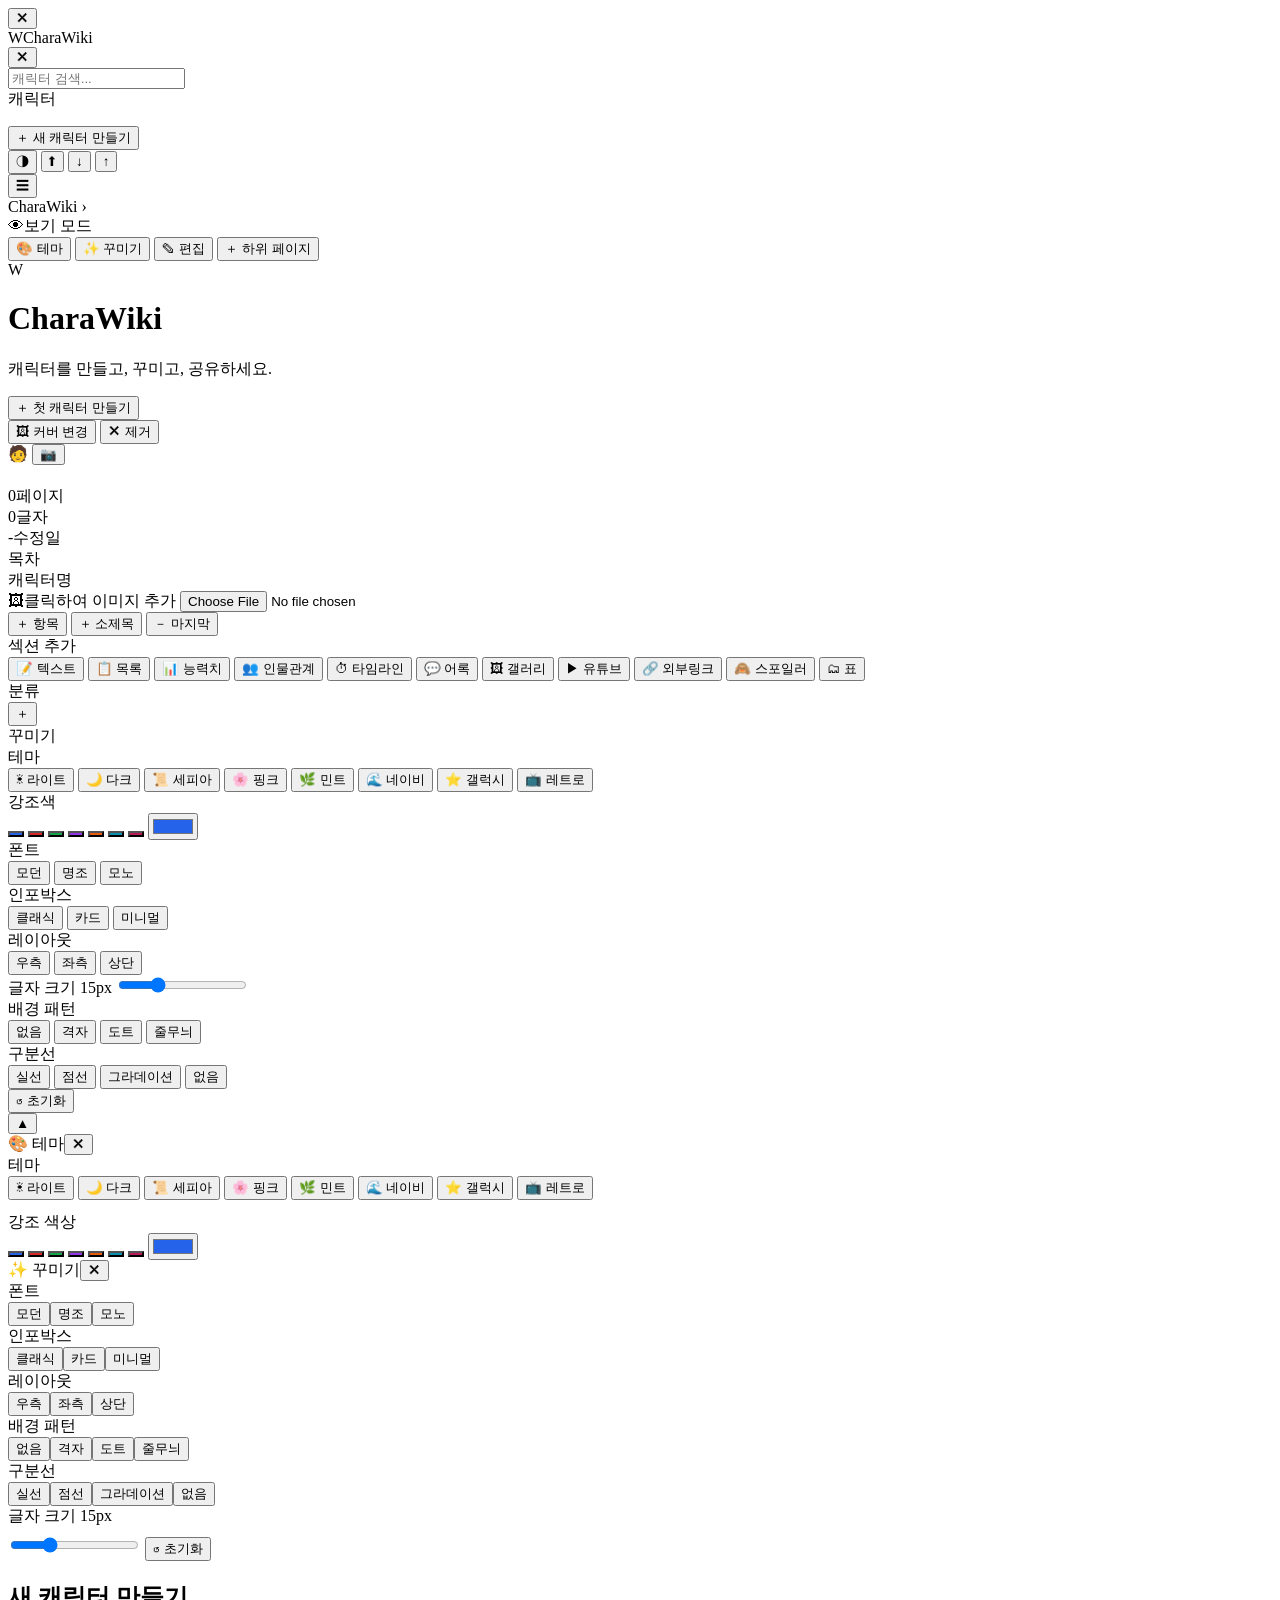
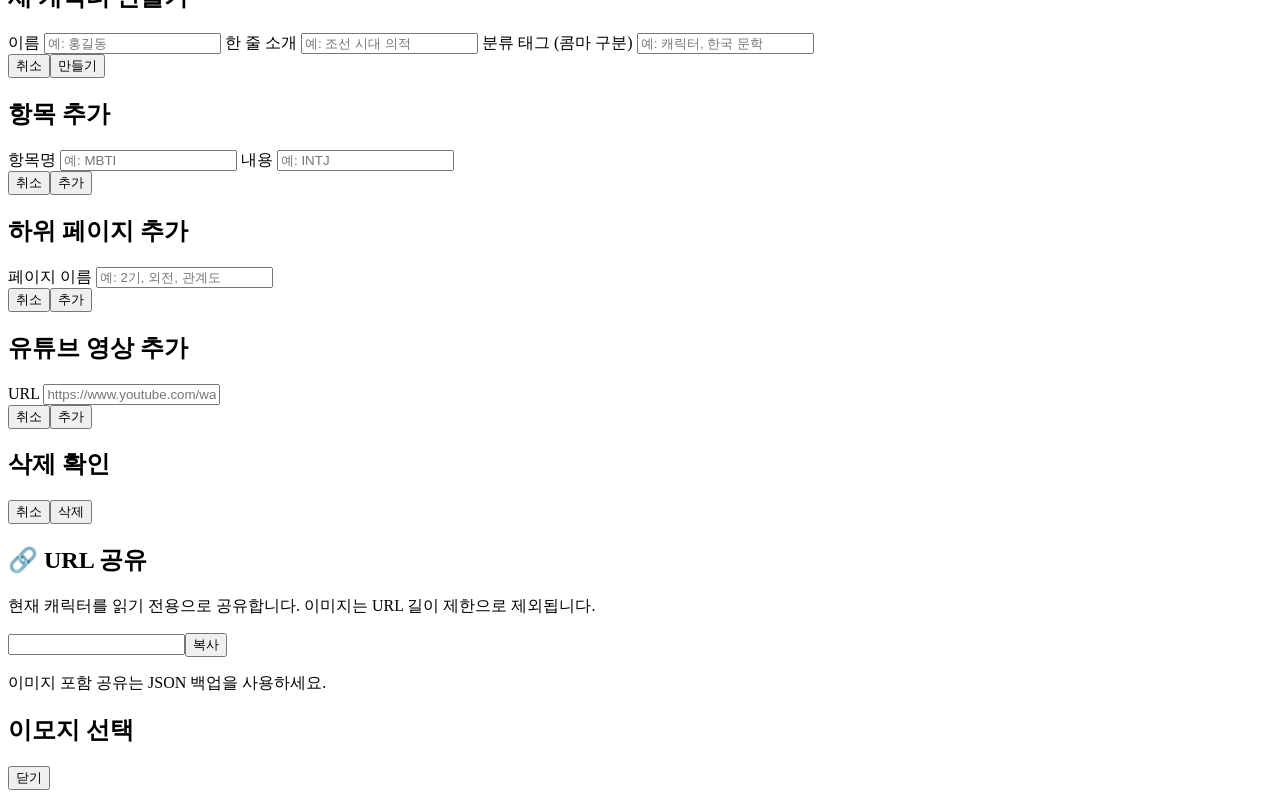
==== commit 9fe325e9: "Rename index (1).html to index.html" ====
--- a/index.html
+++ b/index.html
@@ -12,31 +12,21 @@
 </head>
 <body class="font-sans">
 
-<!-- 읽기 진행 바 -->
 <div id="rdProg"></div>
-<!-- 토스트 -->
 <div id="toastWrap" aria-live="polite"></div>
-<!-- 라이트박스 -->
-<div id="lightbox" role="dialog" aria-modal="true">
-  <button id="lbClose" aria-label="닫기">✕</button>
-  <img id="lbImg" src="" alt="확대 이미지"/>
-</div>
-
-<!-- ══════════ SIDEBAR ══════════ -->
-<div id="sidebar" class="hidden" role="navigation" aria-label="캐릭터 목록">
+<div id="lightbox"><button id="lbClose">✕</button><img id="lbImg" src="" alt=""/></div>
+<div class="sb-overlay" id="sbOverlay"></div>
+
+<!-- SIDEBAR -->
+<div id="sidebar" class="hidden">
   <div class="sb-head">
-    <div class="sb-logo">
-      <span class="logo-w">W</span>
-      <span class="logo-t">CharaWiki</span>
-    </div>
-    <button id="sbClose" class="ib2" aria-label="닫기">✕</button>
-  </div>
-  <div class="sb-search">
-    <input id="charSearch" type="text" placeholder="캐릭터 검색..." aria-label="캐릭터 검색"/>
-  </div>
+    <div class="sb-logo"><span class="logo-w">W</span><span class="logo-t">CharaWiki</span></div>
+    <button id="sbClose" class="ib2">✕</button>
+  </div>
+  <div class="sb-search"><input id="charSearch" type="text" placeholder="캐릭터 검색..."/></div>
   <nav class="sb-nav">
-    <div class="sb-nav-label">캐릭터</div>
-    <ul id="charList" role="list"></ul>
+    <span class="sb-nav-label">캐릭터</span>
+    <ul id="charList"></ul>
     <button id="newCharBtn" class="new-char-btn"><span>＋</span> 새 캐릭터 만들기</button>
   </nav>
   <div class="sb-foot">
@@ -48,14 +38,14 @@
   </div>
 </div>
 
-<!-- ══════════ MAIN ══════════ -->
+<!-- MAIN -->
 <div id="main">
 
-  <!-- TOP BAR -->
+  <!-- TOPBAR -->
   <header id="topBar">
-    <button id="menuBtn" class="ib2" aria-label="메뉴" aria-expanded="false">☰</button>
-    <nav id="breadcrumb" aria-label="현재 위치">
-      <span id="breadHome" class="bread-home" role="button" tabindex="0">CharaWiki</span>
+    <button id="menuBtn" class="ib2">☰</button>
+    <nav id="breadcrumb">
+      <span id="breadHome" class="bread-home" tabindex="0">CharaWiki</span>
       <span class="bread-sep">›</span>
       <span id="breadCur" class="bread-cur"></span>
       <span id="breadSubWrap" style="display:none">
@@ -64,14 +54,11 @@
       </span>
     </nav>
     <div id="topRight">
-      <div id="modeBadge" class="mode-badge mode-view">
-        <span id="modeIcon">👁</span>
-        <span id="modeLbl">보기 모드</span>
-      </div>
-      <button id="themePanelBtn" class="top-btn btn-theme" title="테마">🎨 테마</button>
-      <button id="stylePanelBtn" class="top-btn btn-theme btn-hide-sm" title="꾸미기">✨ 꾸미기</button>
-      <button id="editBtn" class="top-btn btn-edit">✎ 편집</button>
-      <button id="doneBtn" class="top-btn btn-done" style="display:none">✓ 완료</button>
+      <div id="modeBadge" class="mode-badge mode-view"><span id="modeIcon">👁</span><span id="modeLbl">보기 모드</span></div>
+      <button id="themePanelBtn" class="top-btn btn-theme">🎨 테마</button>
+      <button id="stylePanelBtn" class="top-btn btn-theme btn-hide-sm">✨ 꾸미기</button>
+      <button id="editBtn"  class="top-btn btn-edit">✎ 편집</button>
+      <button id="doneBtn"  class="top-btn btn-done" style="display:none">✓ 완료</button>
       <button id="addSubPageBtn" class="top-btn btn-sub">＋ 하위 페이지</button>
     </div>
   </header>
@@ -104,288 +91,185 @@
         <div id="avatarWrap">
           <div class="avatar">
             <span id="avEmoji">🧑</span>
-            <img id="avImg" class="avatar" src="" alt="" style="display:none"/>
-            <button id="avCam" class="av-cam" aria-label="아바타 변경">📷</button>
+            <img id="avImg" src="" alt="" style="display:none"/>
+            <button id="avCam" class="av-cam">📷</button>
           </div>
           <input id="avUpload" type="file" accept="image/*" style="display:none"/>
         </div>
         <div id="headInfo">
           <div id="headerTags" class="char-tags"></div>
-          <h1 id="charTitle" class="char-title" contenteditable="false" spellcheck="false" data-ph="캐릭터 이름"></h1>
-          <p  id="charSub"   class="char-subtitle" contenteditable="false" spellcheck="false" data-ph="한 줄 소개..."></p>
+          <h1 id="charTitle" contenteditable="false" spellcheck="false" data-ph="캐릭터 이름"></h1>
+          <p  id="charSub"   contenteditable="false" spellcheck="false" data-ph="한 줄 소개..."></p>
         </div>
         <div class="head-stats">
           <div class="stat-i"><span id="stPages" class="stat-v">0</span><span class="stat-l">페이지</span></div>
-          <div class="stat-i"><span id="stWords" class="stat-v">0</span><span class="stat-l">글자</span></div>
-          <div class="stat-i"><span id="stEdit"  class="stat-v">-</span><span class="stat-l">수정일</span></div>
+          <div class="stat-i"><span id="stWords"  class="stat-v">0</span><span class="stat-l">글자</span></div>
+          <div class="stat-i"><span id="stEdit"   class="stat-v">-</span><span class="stat-l">수정일</span></div>
         </div>
       </div>
       <div id="tabBar"><div id="tabRow" class="tab-row"></div></div>
     </div>
 
-    <!-- WIKI BODY: TOC | PAGE | STYLE PANEL -->
+    <!-- WIKI BODY: flex 기반 (모바일:column, 데스크탑:row) -->
     <div id="wikiBody">
 
-      <!-- TOC -->
+      <!-- TOC (데스크탑에서만 보임) -->
       <aside id="tocBox">
         <div class="toc-hd">목차</div>
         <nav id="tocNav"></nav>
       </aside>
 
-      <!-- PAGE AREA -->
-      <div id="pageArea">
-        <div id="cLayout" class="lay-right">
-
-          <!-- INFOBOX -->
-          <div id="ibWrap">
-            <div id="infobox" class="ib sty-classic">
-              <div class="ib-hd"><span contenteditable="false" spellcheck="false" data-ph="캐릭터명">캐릭터명</span></div>
-              <!-- 인포박스 이미지 -->
-              <div id="ibImgPh" class="ib-img-ph">
-                <span>🖼</span><span>클릭하여 이미지 추가</span>
-                <input id="ibImgUp" type="file" accept="image/*" class="fo"/>
-              </div>
-              <div id="ibImgWrap" style="display:none">
-                <img id="ibImg" class="ib-img" src="" alt="캐릭터 이미지"/>
-                <div id="ibCap" class="ib-cap" contenteditable="false" spellcheck="false" data-ph="이미지 설명"></div>
-                <div class="ib-img-tools">
-                  <select id="ibFsel" class="fsel">
-                    <option value="">원본</option>
-                    <option value="grayscale(1)">흑백</option>
-                    <option value="sepia(0.8)">세피아</option>
-                    <option value="brightness(1.2) contrast(1.1)">선명</option>
-                    <option value="blur(1px)">소프트</option>
-                  </select>
-                  <button id="ibImgRm" class="sm-btn">✕ 제거</button>
+      <!-- ROW: 콘텐츠 + 스타일패널 -->
+      <div id="wikiRow">
+
+        <!-- PAGE AREA -->
+        <div id="pageArea">
+
+          <!-- infobox + article -->
+          <div id="cLayout" class="lay-right">
+            <div id="ibWrap">
+              <div id="infobox" class="ib sty-classic">
+                <div class="ib-hd"><span contenteditable="false" spellcheck="false" data-ph="캐릭터명">캐릭터명</span></div>
+                <div id="ibImgPh" class="ib-img-ph">
+                  <span>🖼</span><span>클릭하여 이미지 추가</span>
+                  <input id="ibImgUp" type="file" accept="image/*" class="fo"/>
+                </div>
+                <div id="ibImgWrap" style="display:none">
+                  <img id="ibImg" src="" alt=""/>
+                  <div id="ibCap" class="ib-cap" contenteditable="false" spellcheck="false" data-ph="이미지 설명"></div>
+                  <div class="ib-img-tools">
+                    <select id="ibFsel" class="fsel">
+                      <option value="">원본</option>
+                      <option value="grayscale(1)">흑백</option>
+                      <option value="sepia(0.8)">세피아</option>
+                      <option value="brightness(1.2) contrast(1.1)">선명</option>
+                      <option value="blur(1px)">소프트</option>
+                    </select>
+                    <button id="ibImgRm" class="sm-btn">✕ 제거</button>
+                  </div>
+                </div>
+                <table class="ib-table"><tbody id="ibTbody"></tbody></table>
+                <div class="ib-acts">
+                  <button id="ibAddRow" class="ib-abtn">＋ 항목</button>
+                  <button id="ibAddSec" class="ib-abtn">＋ 소제목</button>
+                  <button id="ibDelRow" class="ib-abtn">－ 마지막</button>
                 </div>
               </div>
-              <!-- 인포박스 테이블 -->
-              <table class="ib-table"><tbody id="ibTbody"></tbody></table>
-              <!-- 편집 버튼 -->
-              <div class="ib-acts">
-                <button id="ibAddRow" class="ib-abtn">＋ 항목</button>
-                <button id="ibAddSec" class="ib-abtn">＋ 소제목</button>
-                <button id="ibDelRow" class="ib-abtn">－ 마지막</button>
+            </div>
+
+            <div id="articleWrap">
+              <div id="article"></div>
+              <div class="add-sec-bar">
+                <span class="add-sec-lbl">섹션 추가</span>
+                <div class="add-sec-btns">
+                  <button class="asb" data-type="text">📝 텍스트</button>
+                  <button class="asb" data-type="list">📋 목록</button>
+                  <button class="asb" data-type="stats">📊 능력치</button>
+                  <button class="asb" data-type="relations">👥 인물관계</button>
+                  <button class="asb" data-type="timeline">⏱ 타임라인</button>
+                  <button class="asb" data-type="quotes">💬 어록</button>
+                  <button class="asb" data-type="gallery">🖼 갤러리</button>
+                  <button class="asb" data-type="video">▶ 유튜브</button>
+                  <button class="asb" data-type="links">🔗 외부링크</button>
+                  <button class="asb" data-type="spoiler">🙈 스포일러</button>
+                  <button class="asb" data-type="table">🗂 표</button>
+                </div>
               </div>
             </div>
           </div>
 
-          <!-- ARTICLE -->
-          <div id="articleWrap">
-            <div id="article"></div>
-            <!-- 섹션 추가 바 (편집 모드) -->
-            <div class="add-sec-bar eo-blk">
-              <span class="add-sec-lbl">섹션 추가</span>
-              <div class="add-sec-btns">
-                <button class="asb" data-type="text">📝 텍스트</button>
-                <button class="asb" data-type="list">📋 목록</button>
-                <button class="asb" data-type="stats">📊 능력치</button>
-                <button class="asb" data-type="relations">👥 인물관계</button>
-                <button class="asb" data-type="timeline">⏱ 타임라인</button>
-                <button class="asb" data-type="quotes">💬 어록</button>
-                <button class="asb" data-type="gallery">🖼 갤러리</button>
-                <button class="asb" data-type="video">▶ 유튜브</button>
-                <button class="asb" data-type="links">🔗 외부링크</button>
-                <button class="asb" data-type="spoiler">🙈 스포일러</button>
-                <button class="asb" data-type="table">🗂 표</button>
-              </div>
-            </div>
-          </div>
-        </div>
-
-        <!-- 분류 -->
-        <div class="cat-row">
-          <span class="cat-lbl">분류</span>
-          <div id="catList"></div>
-          <button id="addCatBtn" class="cat-add">＋</button>
-        </div>
-        <!-- 하위 페이지 뒤로 -->
-        <div id="backRow" style="display:none">
-          <button id="backBtn" class="back-btn">← 메인 페이지로</button>
-        </div>
-      </div>
-
-      <!-- STYLE PANEL -->
-      <aside id="stylePanel">
-        <div class="sp-hd">꾸미기</div>
-
-        <div class="sg">
-          <span class="sg-lbl">테마</span>
-          <div class="th-grid">
-            <button class="th-btn on" data-theme="light">☀ 라이트</button>
-            <button class="th-btn"    data-theme="dark">🌙 다크</button>
-            <button class="th-btn"    data-theme="sepia">📜 세피아</button>
-            <button class="th-btn"    data-theme="pink">🌸 핑크</button>
-            <button class="th-btn"    data-theme="mint">🌿 민트</button>
-            <button class="th-btn"    data-theme="navy">🌊 네이비</button>
-            <button class="th-btn"    data-theme="galaxy">⭐ 갤럭시</button>
-            <button class="th-btn"    data-theme="retro">📺 레트로</button>
-          </div>
-        </div>
-
-        <div class="sg">
-          <span class="sg-lbl">강조 색상</span>
-          <div class="ac-row">
-            <button class="ac-dot on" data-accent="#2563eb" style="background:#2563eb" aria-label="블루"></button>
-            <button class="ac-dot"    data-accent="#dc2626" style="background:#dc2626" aria-label="레드"></button>
-            <button class="ac-dot"    data-accent="#16a34a" style="background:#16a34a" aria-label="그린"></button>
-            <button class="ac-dot"    data-accent="#9333ea" style="background:#9333ea" aria-label="퍼플"></button>
-            <button class="ac-dot"    data-accent="#ea580c" style="background:#ea580c" aria-label="오렌지"></button>
-            <button class="ac-dot"    data-accent="#0891b2" style="background:#0891b2" aria-label="시안"></button>
-            <button class="ac-dot"    data-accent="#be185d" style="background:#be185d" aria-label="핫핑크"></button>
-            <input id="acInp" type="color" value="#2563eb" class="ac-inp" aria-label="직접 선택"/>
-          </div>
-        </div>
-
-        <div class="sg">
-          <span class="sg-lbl">폰트</span>
-          <div class="opt-row">
-            <button class="opt-btn on" data-font="sans">모던</button>
-            <button class="opt-btn"    data-font="serif">명조</button>
-            <button class="opt-btn"    data-font="mono">모노</button>
-          </div>
-        </div>
-
-        <div class="sg">
-          <span class="sg-lbl">인포박스</span>
-          <div class="opt-row">
-            <button class="opt-btn on" data-ibs="classic">클래식</button>
-            <button class="opt-btn"    data-ibs="card">카드</button>
-            <button class="opt-btn"    data-ibs="minimal">미니멀</button>
-          </div>
-        </div>
-
-        <div class="sg">
-          <span class="sg-lbl">레이아웃</span>
-          <div class="opt-row">
-            <button class="opt-btn on" data-lay="right">우측</button>
-            <button class="opt-btn"    data-lay="left">좌측</button>
-            <button class="opt-btn"    data-lay="top">상단</button>
-          </div>
-        </div>
-
-        <div class="sg">
-          <span class="sg-lbl">글자 크기 <span id="fszLbl">15</span>px</span>
-          <input id="fszRange" type="range" min="13" max="20" value="15" class="rsl"/>
-        </div>
-
-        <div class="sg">
-          <span class="sg-lbl">배경 패턴</span>
-          <div class="opt-row">
-            <button class="opt-btn on" data-pat="none">없음</button>
-            <button class="opt-btn"    data-pat="grid">격자</button>
-            <button class="opt-btn"    data-pat="dot">도트</button>
-            <button class="opt-btn"    data-pat="lines">줄무늬</button>
-          </div>
-        </div>
-
-        <div class="sg">
-          <span class="sg-lbl">구분선</span>
-          <div class="opt-row">
-            <button class="opt-btn on" data-dv="line">실선</button>
-            <button class="opt-btn"    data-dv="dashed">점선</button>
-            <button class="opt-btn"    data-dv="gradient">그라데이션</button>
-            <button class="opt-btn"    data-dv="none">없음</button>
-          </div>
-        </div>
-
-        <div class="sg">
-          <button id="resetSP" class="reset-sp">↺ 스타일 초기화</button>
-        </div>
-      </aside>
-
+          <!-- 분류 -->
+          <div class="cat-row">
+            <span class="cat-lbl">분류</span>
+            <div id="catList"></div>
+            <button id="addCatBtn" class="cat-add">＋</button>
+          </div>
+          <div id="backRow" style="display:none">
+            <button id="backBtn" class="back-btn">← 메인 페이지로</button>
+          </div>
+        </div>
+
+        <!-- STYLE PANEL (데스크탑 편집모드) -->
+        <aside id="stylePanel">
+          <div class="sp-hd">꾸미기</div>
+          <div class="sg"><span class="sg-lbl">테마</span>
+            <div class="th-grid">
+              <button class="th-btn on" data-theme="light">☀ 라이트</button>
+              <button class="th-btn" data-theme="dark">🌙 다크</button>
+              <button class="th-btn" data-theme="sepia">📜 세피아</button>
+              <button class="th-btn" data-theme="pink">🌸 핑크</button>
+              <button class="th-btn" data-theme="mint">🌿 민트</button>
+              <button class="th-btn" data-theme="navy">🌊 네이비</button>
+              <button class="th-btn" data-theme="galaxy">⭐ 갤럭시</button>
+              <button class="th-btn" data-theme="retro">📺 레트로</button>
+            </div>
+          </div>
+          <div class="sg"><span class="sg-lbl">강조색</span>
+            <div class="ac-row">
+              <button class="ac-dot on" data-accent="#2563eb" style="background:#2563eb"></button>
+              <button class="ac-dot" data-accent="#dc2626" style="background:#dc2626"></button>
+              <button class="ac-dot" data-accent="#16a34a" style="background:#16a34a"></button>
+              <button class="ac-dot" data-accent="#9333ea" style="background:#9333ea"></button>
+              <button class="ac-dot" data-accent="#ea580c" style="background:#ea580c"></button>
+              <button class="ac-dot" data-accent="#0891b2" style="background:#0891b2"></button>
+              <button class="ac-dot" data-accent="#be185d" style="background:#be185d"></button>
+              <input id="acInp" type="color" value="#2563eb" class="ac-inp"/>
+            </div>
+          </div>
+          <div class="sg"><span class="sg-lbl">폰트</span>
+            <div class="opt-row">
+              <button class="opt-btn on" data-font="sans">모던</button>
+              <button class="opt-btn" data-font="serif">명조</button>
+              <button class="opt-btn" data-font="mono">모노</button>
+            </div>
+          </div>
+          <div class="sg"><span class="sg-lbl">인포박스</span>
+            <div class="opt-row">
+              <button class="opt-btn on" data-ibs="classic">클래식</button>
+              <button class="opt-btn" data-ibs="card">카드</button>
+              <button class="opt-btn" data-ibs="minimal">미니멀</button>
+            </div>
+          </div>
+          <div class="sg"><span class="sg-lbl">레이아웃</span>
+            <div class="opt-row">
+              <button class="opt-btn on" data-lay="right">우측</button>
+              <button class="opt-btn" data-lay="left">좌측</button>
+              <button class="opt-btn" data-lay="top">상단</button>
+            </div>
+          </div>
+          <div class="sg"><span class="sg-lbl">글자 크기 <span id="fszLbl">15</span>px</span>
+            <input id="fszRange" type="range" min="13" max="20" value="15" class="rsl"/>
+          </div>
+          <div class="sg"><span class="sg-lbl">배경 패턴</span>
+            <div class="opt-row">
+              <button class="opt-btn on" data-pat="none">없음</button>
+              <button class="opt-btn" data-pat="grid">격자</button>
+              <button class="opt-btn" data-pat="dot">도트</button>
+              <button class="opt-btn" data-pat="lines">줄무늬</button>
+            </div>
+          </div>
+          <div class="sg"><span class="sg-lbl">구분선</span>
+            <div class="opt-row">
+              <button class="opt-btn on" data-dv="line">실선</button>
+              <button class="opt-btn" data-dv="dashed">점선</button>
+              <button class="opt-btn" data-dv="gradient">그라데이션</button>
+              <button class="opt-btn" data-dv="none">없음</button>
+            </div>
+          </div>
+          <div class="sg"><button id="resetSP" class="reset-sp">↺ 초기화</button></div>
+        </aside>
+      </div><!-- end wikiRow -->
     </div><!-- end wikiBody -->
   </div><!-- end wikiScreen -->
 </div><!-- end main -->
 
-<!-- BACK TO TOP -->
-<button id="btt" aria-label="맨 위로">▲</button>
-
-<!-- ══════════ MODALS ══════════ -->
-
-<div class="modal" id="newCharModal">
-  <div class="mbox">
-    <h2 class="m-ttl">새 캐릭터 만들기</h2>
-    <label class="m-lbl">이름 <input id="ncName" type="text" class="m-inp" placeholder="예: 홍길동" maxlength="50"/></label>
-    <label class="m-lbl">한 줄 소개 <input id="ncSub" type="text" class="m-inp" placeholder="예: 조선 시대 의적" maxlength="100"/></label>
-    <label class="m-lbl">분류 태그 (콤마 구분) <input id="ncTags" type="text" class="m-inp" placeholder="예: 캐릭터, 한국 문학"/></label>
-    <div class="m-acts">
-      <button class="m-cancel" data-close="newCharModal">취소</button>
-      <button class="m-ok" id="newCharOk">만들기</button>
-    </div>
-  </div>
-</div>
-
-<div class="modal" id="ibAddModal">
-  <div class="mbox">
-    <h2 class="m-ttl">항목 추가</h2>
-    <label class="m-lbl">항목명 <input id="ibAKey" type="text" class="m-inp" placeholder="예: MBTI"/></label>
-    <label class="m-lbl">내용   <input id="ibAVal" type="text" class="m-inp" placeholder="예: INTJ"/></label>
-    <div class="m-acts">
-      <button class="m-cancel" data-close="ibAddModal">취소</button>
-      <button class="m-ok" id="ibAddOk">추가</button>
-    </div>
-  </div>
-</div>
-
-<div class="modal" id="subModal">
-  <div class="mbox">
-    <h2 class="m-ttl">하위 페이지 추가</h2>
-    <label class="m-lbl">페이지 이름 <input id="subName" type="text" class="m-inp" placeholder="예: 2기, 외전, 관계도"/></label>
-    <div class="m-acts">
-      <button class="m-cancel" data-close="subModal">취소</button>
-      <button class="m-ok" id="subOk">추가</button>
-    </div>
-  </div>
-</div>
-
-<div class="modal" id="videoModal">
-  <div class="mbox">
-    <h2 class="m-ttl">유튜브 영상 추가</h2>
-    <label class="m-lbl">URL <input id="ytUrl" type="text" class="m-inp" placeholder="https://www.youtube.com/watch?v=..."/></label>
-    <div class="m-acts">
-      <button class="m-cancel" data-close="videoModal">취소</button>
-      <button class="m-ok" id="videoOk">추가</button>
-    </div>
-  </div>
-</div>
-
-<div class="modal" id="confirmModal">
-  <div class="mbox">
-    <h2 class="m-ttl">삭제 확인</h2>
-    <p id="cfMsg" class="m-confirm"></p>
-    <div class="m-acts">
-      <button class="m-cancel" data-close="confirmModal">취소</button>
-      <button class="m-ok danger" id="cfOk">삭제</button>
-    </div>
-  </div>
-</div>
-
-<div class="modal" id="shareModal">
-  <div class="mbox">
-    <h2 class="m-ttl">🔗 URL 공유</h2>
-    <p class="m-desc">아래 URL로 현재 캐릭터를 읽기 전용으로 공유할 수 있어요.<br/>이미지는 URL 크기 제한으로 제외됩니다. 이미지 포함 공유는 JSON 백업을 사용하세요.</p>
-    <div class="shr-row">
-      <input id="shrUrl" type="text" class="m-inp" readonly/>
-      <button id="copyShrUrl" class="m-ok" style="flex-shrink:0;white-space:nowrap">복사</button>
-    </div>
-  </div>
-</div>
-
-<div class="modal" id="emojiModal">
-  <div class="mbox">
-    <h2 class="m-ttl">이모지 선택</h2>
-    <div class="em-grid" id="emGrid"></div>
-    <div class="m-acts"><button class="m-cancel" data-close="emojiModal">닫기</button></div>
-  </div>
-</div>
-
-
-<!-- ══ FLOATING THEME PANEL ══ -->
-<div id="themePanelFloat" class="float-panel" role="dialog" aria-label="테마 선택">
+<button id="btt">▲</button>
+
+<!-- FLOATING THEME PANEL -->
+<div id="themePanelFloat" class="float-panel">
   <div class="fp-head"><span>🎨 테마</span><button class="fp-close" data-fp="themePanelFloat">✕</button></div>
   <div class="fp-body">
-    <div class="fp-section-label">테마</div>
+    <div class="fp-lbl">테마</div>
     <div class="th-grid" id="fpThemeGrid">
       <button class="th-btn" data-theme="light">☀ 라이트</button>
       <button class="th-btn" data-theme="dark">🌙 다크</button>
@@ -396,62 +280,87 @@
       <button class="th-btn" data-theme="galaxy">⭐ 갤럭시</button>
       <button class="th-btn" data-theme="retro">📺 레트로</button>
     </div>
-    <div class="fp-section-label" style="margin-top:14px">강조 색상</div>
+    <div class="fp-lbl" style="margin-top:12px">강조 색상</div>
     <div class="ac-row" id="fpAccentRow">
-      <button class="ac-dot" data-accent="#2563eb" style="background:#2563eb" aria-label="블루"></button>
-      <button class="ac-dot" data-accent="#dc2626" style="background:#dc2626" aria-label="레드"></button>
-      <button class="ac-dot" data-accent="#16a34a" style="background:#16a34a" aria-label="그린"></button>
-      <button class="ac-dot" data-accent="#9333ea" style="background:#9333ea" aria-label="퍼플"></button>
-      <button class="ac-dot" data-accent="#ea580c" style="background:#ea580c" aria-label="오렌지"></button>
-      <button class="ac-dot" data-accent="#0891b2" style="background:#0891b2" aria-label="시안"></button>
-      <button class="ac-dot" data-accent="#be185d" style="background:#be185d" aria-label="핫핑크"></button>
-      <input id="acInpFloat" type="color" value="#2563eb" class="ac-inp" aria-label="직접 선택"/>
+      <button class="ac-dot" data-accent="#2563eb" style="background:#2563eb"></button>
+      <button class="ac-dot" data-accent="#dc2626" style="background:#dc2626"></button>
+      <button class="ac-dot" data-accent="#16a34a" style="background:#16a34a"></button>
+      <button class="ac-dot" data-accent="#9333ea" style="background:#9333ea"></button>
+      <button class="ac-dot" data-accent="#ea580c" style="background:#ea580c"></button>
+      <button class="ac-dot" data-accent="#0891b2" style="background:#0891b2"></button>
+      <button class="ac-dot" data-accent="#be185d" style="background:#be185d"></button>
+      <input id="acInpFloat" type="color" value="#2563eb" class="ac-inp"/>
     </div>
   </div>
 </div>
 
-<!-- ══ FLOATING STYLE PANEL ══ -->
-<div id="stylePanelFloat" class="float-panel" role="dialog" aria-label="꾸미기">
+<!-- FLOATING STYLE PANEL -->
+<div id="stylePanelFloat" class="float-panel">
   <div class="fp-head"><span>✨ 꾸미기</span><button class="fp-close" data-fp="stylePanelFloat">✕</button></div>
   <div class="fp-body">
-    <div class="fp-section-label">폰트</div>
-    <div class="opt-row">
-      <button class="opt-btn" data-font="sans">모던</button>
-      <button class="opt-btn" data-font="serif">명조</button>
-      <button class="opt-btn" data-font="mono">모노</button>
-    </div>
-    <div class="fp-section-label">인포박스</div>
-    <div class="opt-row">
-      <button class="opt-btn" data-ibs="classic">클래식</button>
-      <button class="opt-btn" data-ibs="card">카드</button>
-      <button class="opt-btn" data-ibs="minimal">미니멀</button>
-    </div>
-    <div class="fp-section-label">레이아웃</div>
-    <div class="opt-row">
-      <button class="opt-btn" data-lay="right">우측</button>
-      <button class="opt-btn" data-lay="left">좌측</button>
-      <button class="opt-btn" data-lay="top">상단</button>
-    </div>
-    <div class="fp-section-label">배경 패턴</div>
-    <div class="opt-row">
-      <button class="opt-btn" data-pat="none">없음</button>
-      <button class="opt-btn" data-pat="grid">격자</button>
-      <button class="opt-btn" data-pat="dot">도트</button>
-      <button class="opt-btn" data-pat="lines">줄무늬</button>
-    </div>
-    <div class="fp-section-label">구분선</div>
-    <div class="opt-row">
-      <button class="opt-btn" data-dv="line">실선</button>
-      <button class="opt-btn" data-dv="dashed">점선</button>
-      <button class="opt-btn" data-dv="gradient">그라데이션</button>
-      <button class="opt-btn" data-dv="none">없음</button>
-    </div>
-    <div class="fp-section-label">글자 크기 <span id="fszLblFloat">15</span>px</div>
+    <div class="fp-lbl">폰트</div>
+    <div class="opt-row"><button class="opt-btn" data-font="sans">모던</button><button class="opt-btn" data-font="serif">명조</button><button class="opt-btn" data-font="mono">모노</button></div>
+    <div class="fp-lbl">인포박스</div>
+    <div class="opt-row"><button class="opt-btn" data-ibs="classic">클래식</button><button class="opt-btn" data-ibs="card">카드</button><button class="opt-btn" data-ibs="minimal">미니멀</button></div>
+    <div class="fp-lbl">레이아웃</div>
+    <div class="opt-row"><button class="opt-btn" data-lay="right">우측</button><button class="opt-btn" data-lay="left">좌측</button><button class="opt-btn" data-lay="top">상단</button></div>
+    <div class="fp-lbl">배경 패턴</div>
+    <div class="opt-row"><button class="opt-btn" data-pat="none">없음</button><button class="opt-btn" data-pat="grid">격자</button><button class="opt-btn" data-pat="dot">도트</button><button class="opt-btn" data-pat="lines">줄무늬</button></div>
+    <div class="fp-lbl">구분선</div>
+    <div class="opt-row"><button class="opt-btn" data-dv="line">실선</button><button class="opt-btn" data-dv="dashed">점선</button><button class="opt-btn" data-dv="gradient">그라데이션</button><button class="opt-btn" data-dv="none">없음</button></div>
+    <div class="fp-lbl">글자 크기 <span id="fszLblFloat">15</span>px</div>
     <input id="fszRangeFloat" type="range" min="13" max="20" value="15" class="rsl"/>
-    <button id="resetSPFloat" class="reset-sp" style="margin-top:12px">↺ 초기화</button>
+    <button id="resetSPFloat" class="reset-sp" style="margin-top:10px">↺ 초기화</button>
   </div>
 </div>
 <div id="fpOverlay" class="fp-overlay"></div>
+
+<!-- MODALS -->
+<div class="modal" id="newCharModal"><div class="mbox">
+  <h2 class="m-ttl">새 캐릭터 만들기</h2>
+  <label class="m-lbl">이름 <input id="ncName" type="text" class="m-inp" placeholder="예: 홍길동" maxlength="50"/></label>
+  <label class="m-lbl">한 줄 소개 <input id="ncSub" type="text" class="m-inp" placeholder="예: 조선 시대 의적" maxlength="100"/></label>
+  <label class="m-lbl">분류 태그 (콤마 구분) <input id="ncTags" type="text" class="m-inp" placeholder="예: 캐릭터, 한국 문학"/></label>
+  <div class="m-acts"><button class="m-cancel" data-close="newCharModal">취소</button><button class="m-ok" id="newCharOk">만들기</button></div>
+</div></div>
+
+<div class="modal" id="ibAddModal"><div class="mbox">
+  <h2 class="m-ttl">항목 추가</h2>
+  <label class="m-lbl">항목명 <input id="ibAKey" type="text" class="m-inp" placeholder="예: MBTI"/></label>
+  <label class="m-lbl">내용 <input id="ibAVal" type="text" class="m-inp" placeholder="예: INTJ"/></label>
+  <div class="m-acts"><button class="m-cancel" data-close="ibAddModal">취소</button><button class="m-ok" id="ibAddOk">추가</button></div>
+</div></div>
+
+<div class="modal" id="subModal"><div class="mbox">
+  <h2 class="m-ttl">하위 페이지 추가</h2>
+  <label class="m-lbl">페이지 이름 <input id="subName" type="text" class="m-inp" placeholder="예: 2기, 외전, 관계도"/></label>
+  <div class="m-acts"><button class="m-cancel" data-close="subModal">취소</button><button class="m-ok" id="subOk">추가</button></div>
+</div></div>
+
+<div class="modal" id="videoModal"><div class="mbox">
+  <h2 class="m-ttl">유튜브 영상 추가</h2>
+  <label class="m-lbl">URL <input id="ytUrl" type="text" class="m-inp" placeholder="https://www.youtube.com/watch?v=..."/></label>
+  <div class="m-acts"><button class="m-cancel" data-close="videoModal">취소</button><button class="m-ok" id="videoOk">추가</button></div>
+</div></div>
+
+<div class="modal" id="confirmModal"><div class="mbox">
+  <h2 class="m-ttl">삭제 확인</h2>
+  <p id="cfMsg" class="m-confirm"></p>
+  <div class="m-acts"><button class="m-cancel" data-close="confirmModal">취소</button><button class="m-ok danger" id="cfOk">삭제</button></div>
+</div></div>
+
+<div class="modal" id="shareModal"><div class="mbox">
+  <h2 class="m-ttl">🔗 URL 공유</h2>
+  <p class="m-desc">현재 캐릭터를 읽기 전용으로 공유합니다. 이미지는 URL 길이 제한으로 제외됩니다.</p>
+  <div class="shr-row"><input id="shrUrl" type="text" class="m-inp" readonly/><button id="copyShrUrl" class="m-ok" style="flex-shrink:0">복사</button></div>
+  <p class="m-note">이미지 포함 공유는 JSON 백업을 사용하세요.</p>
+</div></div>
+
+<div class="modal" id="emojiModal"><div class="mbox">
+  <h2 class="m-ttl">이모지 선택</h2>
+  <div class="em-grid" id="emGrid"></div>
+  <div class="m-acts"><button class="m-cancel" data-close="emojiModal">닫기</button></div>
+</div></div>
 
 <script src="script.js"></script>
 </body>
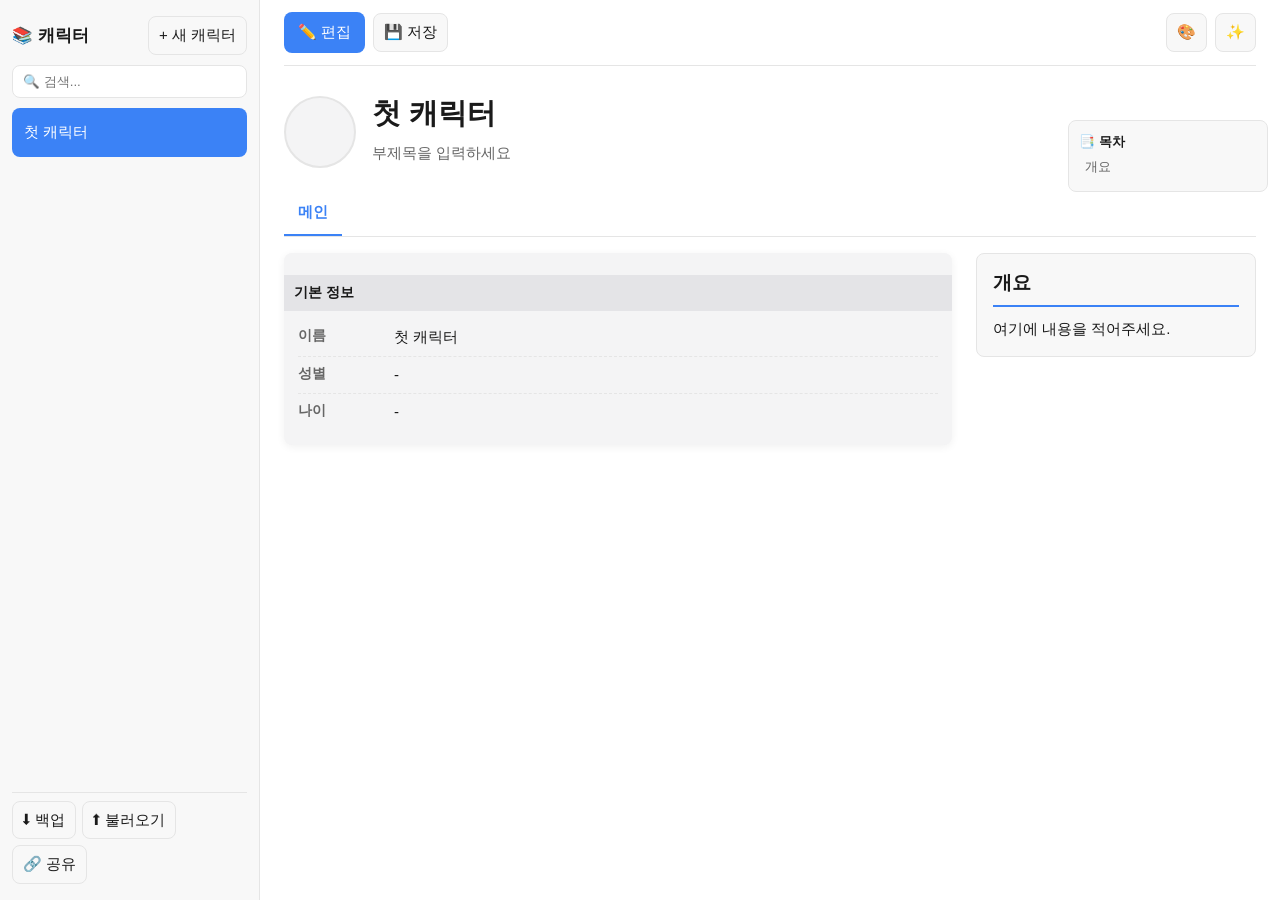
==== commit 17d457f3: "Add files via upload" ====
--- a/index.html
+++ b/index.html
@@ -1,367 +1,148 @@
 <!DOCTYPE html>
-<html lang="ko" data-theme="light">
+<html lang="ko">
 <head>
-<meta charset="UTF-8"/>
-<meta name="viewport" content="width=device-width,initial-scale=1,viewport-fit=cover"/>
-<meta name="description" content="CharaWiki — 캐릭터 위키 빌더"/>
-<title>CharaWiki</title>
-<link rel="stylesheet" href="style.css"/>
-<link rel="preconnect" href="https://fonts.googleapis.com"/>
-<link rel="preconnect" href="https://fonts.gstatic.com" crossorigin/>
-<link href="https://fonts.googleapis.com/css2?family=Noto+Sans+KR:wght@300;400;500;700&family=Nanum+Myeongjo:wght@400;700;800&family=IBM+Plex+Mono:wght@400;600&display=swap" rel="stylesheet"/>
+<meta charset="UTF-8" />
+<meta name="viewport" content="width=device-width, initial-scale=1, viewport-fit=cover" />
+<title>CharaWiki v3.3</title>
+<link rel="stylesheet" href="style.css" />
 </head>
-<body class="font-sans">
+<body data-theme="light" data-font="modern" data-infobox="classic" data-layout="right" data-pattern="none" data-divider="solid">
+  <div id="readBar"></div>
 
-<div id="rdProg"></div>
-<div id="toastWrap" aria-live="polite"></div>
-<div id="lightbox"><button id="lbClose">✕</button><img id="lbImg" src="" alt=""/></div>
-<div class="sb-overlay" id="sbOverlay"></div>
+  <button id="sidebarToggle" class="icon-btn" aria-label="사이드바 열기">☰</button>
 
-<!-- SIDEBAR -->
-<div id="sidebar" class="hidden">
-  <div class="sb-head">
-    <div class="sb-logo"><span class="logo-w">W</span><span class="logo-t">CharaWiki</span></div>
-    <button id="sbClose" class="ib2">✕</button>
+  <aside id="sidebar">
+    <div class="sb-head">
+      <h2>📚 캐릭터</h2>
+      <button id="addCharBtn" class="btn-sm">+ 새 캐릭터</button>
+    </div>
+    <input id="charSearch" type="search" placeholder="🔍 검색..." />
+    <ul id="charList"></ul>
+    <div class="sb-foot">
+      <button id="exportBtn" class="btn-sm">⬇ 백업</button>
+      <button id="importBtn" class="btn-sm">⬆ 불러오기</button>
+      <button id="shareBtn" class="btn-sm">🔗 공유</button>
+      <input type="file" id="importFile" accept=".json" hidden />
+    </div>
+  </aside>
+
+  <div id="sidebarOverlay"></div>
+
+  <main id="main">
+    <header id="topbar">
+      <button id="editToggle" class="btn-primary">✏️ 편집</button>
+      <button id="saveBtn" class="btn-sm" title="Ctrl+S">💾 저장</button>
+      <div class="spacer"></div>
+      <button id="themeBtn" class="icon-btn" title="테마">🎨</button>
+      <button id="decoBtn" class="icon-btn" title="꾸미기">✨</button>
+    </header>
+
+    <div id="cover"></div>
+
+    <article id="article">
+      <div id="titleBlock">
+        <div id="avatar"></div>
+        <div>
+          <h1 id="title" data-edit="title">캐릭터 이름</h1>
+          <p id="subtitle" data-edit="subtitle">부제목</p>
+          <div id="tags"></div>
+        </div>
+      </div>
+
+      <div id="tabs"></div>
+
+      <div id="pageBody">
+        <aside id="infobox"></aside>
+        <div id="sections"></div>
+      </div>
+
+      <nav id="toc"></nav>
+    </article>
+
+    <button id="topBtn" class="icon-btn" title="맨 위로">▲</button>
+  </main>
+
+  <!-- 패널들 -->
+  <div id="themePanel" class="panel hidden">
+    <h3>🎨 테마</h3>
+    <div class="theme-grid">
+      <button data-theme="light">라이트</button>
+      <button data-theme="dark">다크</button>
+      <button data-theme="sepia">세피아</button>
+      <button data-theme="pink">핑크</button>
+      <button data-theme="mint">민트</button>
+      <button data-theme="navy">네이비</button>
+      <button data-theme="galaxy">갤럭시</button>
+      <button data-theme="retro">레트로</button>
+    </div>
+    <h4>강조 색상</h4>
+    <div id="accentRow" class="accent-row">
+      <button data-accent="#3b82f6" style="background:#3b82f6"></button>
+      <button data-accent="#ef4444" style="background:#ef4444"></button>
+      <button data-accent="#10b981" style="background:#10b981"></button>
+      <button data-accent="#f59e0b" style="background:#f59e0b"></button>
+      <button data-accent="#8b5cf6" style="background:#8b5cf6"></button>
+      <button data-accent="#ec4899" style="background:#ec4899"></button>
+      <button data-accent="#06b6d4" style="background:#06b6d4"></button>
+      <input type="color" id="accentPicker" />
+    </div>
+    <h4>폰트</h4>
+    <div class="row">
+      <button data-font="modern">모던</button>
+      <button data-font="serif">명조</button>
+      <button data-font="mono">모노</button>
+    </div>
+    <h4>글자 크기 <span id="fsLabel">15</span>px</h4>
+    <input type="range" id="fontSize" min="13" max="20" value="15" />
   </div>
-  <div class="sb-search"><input id="charSearch" type="text" placeholder="캐릭터 검색..."/></div>
-  <nav class="sb-nav">
-    <span class="sb-nav-label">캐릭터</span>
-    <ul id="charList"></ul>
-    <button id="newCharBtn" class="new-char-btn"><span>＋</span> 새 캐릭터 만들기</button>
-  </nav>
-  <div class="sb-foot">
-    <button id="themeToggle" class="ib2" title="라이트/다크">◑</button>
-    <button id="shareBtn"    class="ib2" title="URL 공유">⬆</button>
-    <button id="exportBtn"   class="ib2" title="전체 백업">↓</button>
-    <button id="importBtn"   class="ib2" title="백업 불러오기">↑</button>
-    <input id="importFile" type="file" accept=".json" style="display:none"/>
-  </div>
-</div>
 
-<!-- MAIN -->
-<div id="main">
-
-  <!-- TOPBAR -->
-  <header id="topBar">
-    <button id="menuBtn" class="ib2">☰</button>
-    <nav id="breadcrumb">
-      <span id="breadHome" class="bread-home" tabindex="0">CharaWiki</span>
-      <span class="bread-sep">›</span>
-      <span id="breadCur" class="bread-cur"></span>
-      <span id="breadSubWrap" style="display:none">
-        <span class="bread-sep">›</span>
-        <span id="breadSubName" class="bread-sub-name"></span>
-      </span>
-    </nav>
-    <div id="topRight">
-      <div id="modeBadge" class="mode-badge mode-view"><span id="modeIcon">👁</span><span id="modeLbl">보기 모드</span></div>
-      <button id="themePanelBtn" class="top-btn btn-theme">🎨 테마</button>
-      <button id="stylePanelBtn" class="top-btn btn-theme btn-hide-sm">✨ 꾸미기</button>
-      <button id="editBtn"  class="top-btn btn-edit">✎ 편집</button>
-      <button id="doneBtn"  class="top-btn btn-done" style="display:none">✓ 완료</button>
-      <button id="addSubPageBtn" class="top-btn btn-sub">＋ 하위 페이지</button>
+  <div id="decoPanel" class="panel hidden">
+    <h3>✨ 꾸미기</h3>
+    <h4>인포박스</h4>
+    <div class="row">
+      <button data-infobox="classic">클래식</button>
+      <button data-infobox="card">카드</button>
+      <button data-infobox="minimal">미니멀</button>
     </div>
-  </header>
-
-  <!-- HOME -->
-  <div id="homeScreen">
-    <div class="hero">
-      <div class="hero-mark">W</div>
-      <h1 class="hero-h1">CharaWiki</h1>
-      <p class="hero-p">캐릭터를 만들고, 꾸미고, 공유하세요.</p>
-      <button id="heroNewBtn" class="hero-btn">＋ 첫 캐릭터 만들기</button>
+    <h4>레이아웃</h4>
+    <div class="row">
+      <button data-layout="right">우측</button>
+      <button data-layout="left">좌측</button>
+      <button data-layout="top">상단</button>
+    </div>
+    <h4>배경 패턴</h4>
+    <div class="row">
+      <button data-pattern="none">없음</button>
+      <button data-pattern="grid">격자</button>
+      <button data-pattern="dot">도트</button>
+      <button data-pattern="stripe">줄무늬</button>
+    </div>
+    <h4>구분선</h4>
+    <div class="row">
+      <button data-divider="solid">실선</button>
+      <button data-divider="dashed">점선</button>
+      <button data-divider="grad">그라데이션</button>
+      <button data-divider="none">없음</button>
+    </div>
+    <h4>커버 / 아바타</h4>
+    <div class="row">
+      <label class="btn-sm">커버 업로드<input type="file" id="coverUpload" accept="image/*" hidden /></label>
+      <button id="coverRemove" class="btn-sm">커버 제거</button>
+      <label class="btn-sm">아바타 업로드<input type="file" id="avatarUpload" accept="image/*" hidden /></label>
     </div>
   </div>
 
-  <!-- WIKI SCREEN -->
-  <div id="wikiScreen">
+  <!-- 라이트박스 -->
+  <div id="lightbox" class="hidden"><img id="lbImg" alt="" /></div>
 
-    <!-- WIKI HEADER -->
-    <div id="wikiHead">
-      <div id="coverArea">
-        <div id="coverBg" class="cover-bg"></div>
-        <div class="cover-grad"></div>
-        <div id="coverBtns">
-          <button id="changeCoverBtn" class="cov-btn">🖼 커버 변경</button>
-          <button id="rmCoverBtn"     class="cov-btn">✕ 제거</button>
-          <input id="coverUpload" type="file" accept="image/*" style="display:none"/>
-        </div>
-      </div>
-      <div id="profileRow">
-        <div id="avatarWrap">
-          <div class="avatar">
-            <span id="avEmoji">🧑</span>
-            <img id="avImg" src="" alt="" style="display:none"/>
-            <button id="avCam" class="av-cam">📷</button>
-          </div>
-          <input id="avUpload" type="file" accept="image/*" style="display:none"/>
-        </div>
-        <div id="headInfo">
-          <div id="headerTags" class="char-tags"></div>
-          <h1 id="charTitle" contenteditable="false" spellcheck="false" data-ph="캐릭터 이름"></h1>
-          <p  id="charSub"   contenteditable="false" spellcheck="false" data-ph="한 줄 소개..."></p>
-        </div>
-        <div class="head-stats">
-          <div class="stat-i"><span id="stPages" class="stat-v">0</span><span class="stat-l">페이지</span></div>
-          <div class="stat-i"><span id="stWords"  class="stat-v">0</span><span class="stat-l">글자</span></div>
-          <div class="stat-i"><span id="stEdit"   class="stat-v">-</span><span class="stat-l">수정일</span></div>
-        </div>
-      </div>
-      <div id="tabBar"><div id="tabRow" class="tab-row"></div></div>
-    </div>
+  <!-- 토스트 -->
+  <div id="toast" class="hidden"></div>
 
-    <!-- WIKI BODY: flex 기반 (모바일:column, 데스크탑:row) -->
-    <div id="wikiBody">
+  <!-- 이모지 팝업 -->
+  <div id="emojiPop" class="panel hidden">
+    <div id="emojiGrid"></div>
+  </div>
 
-      <!-- TOC (데스크탑에서만 보임) -->
-      <aside id="tocBox">
-        <div class="toc-hd">목차</div>
-        <nav id="tocNav"></nav>
-      </aside>
-
-      <!-- ROW: 콘텐츠 + 스타일패널 -->
-      <div id="wikiRow">
-
-        <!-- PAGE AREA -->
-        <div id="pageArea">
-
-          <!-- infobox + article -->
-          <div id="cLayout" class="lay-right">
-            <div id="ibWrap">
-              <div id="infobox" class="ib sty-classic">
-                <div class="ib-hd"><span contenteditable="false" spellcheck="false" data-ph="캐릭터명">캐릭터명</span></div>
-                <div id="ibImgPh" class="ib-img-ph">
-                  <span>🖼</span><span>클릭하여 이미지 추가</span>
-                  <input id="ibImgUp" type="file" accept="image/*" class="fo"/>
-                </div>
-                <div id="ibImgWrap" style="display:none">
-                  <img id="ibImg" src="" alt=""/>
-                  <div id="ibCap" class="ib-cap" contenteditable="false" spellcheck="false" data-ph="이미지 설명"></div>
-                  <div class="ib-img-tools">
-                    <select id="ibFsel" class="fsel">
-                      <option value="">원본</option>
-                      <option value="grayscale(1)">흑백</option>
-                      <option value="sepia(0.8)">세피아</option>
-                      <option value="brightness(1.2) contrast(1.1)">선명</option>
-                      <option value="blur(1px)">소프트</option>
-                    </select>
-                    <button id="ibImgRm" class="sm-btn">✕ 제거</button>
-                  </div>
-                </div>
-                <table class="ib-table"><tbody id="ibTbody"></tbody></table>
-                <div class="ib-acts">
-                  <button id="ibAddRow" class="ib-abtn">＋ 항목</button>
-                  <button id="ibAddSec" class="ib-abtn">＋ 소제목</button>
-                  <button id="ibDelRow" class="ib-abtn">－ 마지막</button>
-                </div>
-              </div>
-            </div>
-
-            <div id="articleWrap">
-              <div id="article"></div>
-              <div class="add-sec-bar">
-                <span class="add-sec-lbl">섹션 추가</span>
-                <div class="add-sec-btns">
-                  <button class="asb" data-type="text">📝 텍스트</button>
-                  <button class="asb" data-type="list">📋 목록</button>
-                  <button class="asb" data-type="stats">📊 능력치</button>
-                  <button class="asb" data-type="relations">👥 인물관계</button>
-                  <button class="asb" data-type="timeline">⏱ 타임라인</button>
-                  <button class="asb" data-type="quotes">💬 어록</button>
-                  <button class="asb" data-type="gallery">🖼 갤러리</button>
-                  <button class="asb" data-type="video">▶ 유튜브</button>
-                  <button class="asb" data-type="links">🔗 외부링크</button>
-                  <button class="asb" data-type="spoiler">🙈 스포일러</button>
-                  <button class="asb" data-type="table">🗂 표</button>
-                </div>
-              </div>
-            </div>
-          </div>
-
-          <!-- 분류 -->
-          <div class="cat-row">
-            <span class="cat-lbl">분류</span>
-            <div id="catList"></div>
-            <button id="addCatBtn" class="cat-add">＋</button>
-          </div>
-          <div id="backRow" style="display:none">
-            <button id="backBtn" class="back-btn">← 메인 페이지로</button>
-          </div>
-        </div>
-
-        <!-- STYLE PANEL (데스크탑 편집모드) -->
-        <aside id="stylePanel">
-          <div class="sp-hd">꾸미기</div>
-          <div class="sg"><span class="sg-lbl">테마</span>
-            <div class="th-grid">
-              <button class="th-btn on" data-theme="light">☀ 라이트</button>
-              <button class="th-btn" data-theme="dark">🌙 다크</button>
-              <button class="th-btn" data-theme="sepia">📜 세피아</button>
-              <button class="th-btn" data-theme="pink">🌸 핑크</button>
-              <button class="th-btn" data-theme="mint">🌿 민트</button>
-              <button class="th-btn" data-theme="navy">🌊 네이비</button>
-              <button class="th-btn" data-theme="galaxy">⭐ 갤럭시</button>
-              <button class="th-btn" data-theme="retro">📺 레트로</button>
-            </div>
-          </div>
-          <div class="sg"><span class="sg-lbl">강조색</span>
-            <div class="ac-row">
-              <button class="ac-dot on" data-accent="#2563eb" style="background:#2563eb"></button>
-              <button class="ac-dot" data-accent="#dc2626" style="background:#dc2626"></button>
-              <button class="ac-dot" data-accent="#16a34a" style="background:#16a34a"></button>
-              <button class="ac-dot" data-accent="#9333ea" style="background:#9333ea"></button>
-              <button class="ac-dot" data-accent="#ea580c" style="background:#ea580c"></button>
-              <button class="ac-dot" data-accent="#0891b2" style="background:#0891b2"></button>
-              <button class="ac-dot" data-accent="#be185d" style="background:#be185d"></button>
-              <input id="acInp" type="color" value="#2563eb" class="ac-inp"/>
-            </div>
-          </div>
-          <div class="sg"><span class="sg-lbl">폰트</span>
-            <div class="opt-row">
-              <button class="opt-btn on" data-font="sans">모던</button>
-              <button class="opt-btn" data-font="serif">명조</button>
-              <button class="opt-btn" data-font="mono">모노</button>
-            </div>
-          </div>
-          <div class="sg"><span class="sg-lbl">인포박스</span>
-            <div class="opt-row">
-              <button class="opt-btn on" data-ibs="classic">클래식</button>
-              <button class="opt-btn" data-ibs="card">카드</button>
-              <button class="opt-btn" data-ibs="minimal">미니멀</button>
-            </div>
-          </div>
-          <div class="sg"><span class="sg-lbl">레이아웃</span>
-            <div class="opt-row">
-              <button class="opt-btn on" data-lay="right">우측</button>
-              <button class="opt-btn" data-lay="left">좌측</button>
-              <button class="opt-btn" data-lay="top">상단</button>
-            </div>
-          </div>
-          <div class="sg"><span class="sg-lbl">글자 크기 <span id="fszLbl">15</span>px</span>
-            <input id="fszRange" type="range" min="13" max="20" value="15" class="rsl"/>
-          </div>
-          <div class="sg"><span class="sg-lbl">배경 패턴</span>
-            <div class="opt-row">
-              <button class="opt-btn on" data-pat="none">없음</button>
-              <button class="opt-btn" data-pat="grid">격자</button>
-              <button class="opt-btn" data-pat="dot">도트</button>
-              <button class="opt-btn" data-pat="lines">줄무늬</button>
-            </div>
-          </div>
-          <div class="sg"><span class="sg-lbl">구분선</span>
-            <div class="opt-row">
-              <button class="opt-btn on" data-dv="line">실선</button>
-              <button class="opt-btn" data-dv="dashed">점선</button>
-              <button class="opt-btn" data-dv="gradient">그라데이션</button>
-              <button class="opt-btn" data-dv="none">없음</button>
-            </div>
-          </div>
-          <div class="sg"><button id="resetSP" class="reset-sp">↺ 초기화</button></div>
-        </aside>
-      </div><!-- end wikiRow -->
-    </div><!-- end wikiBody -->
-  </div><!-- end wikiScreen -->
-</div><!-- end main -->
-
-<button id="btt">▲</button>
-
-<!-- FLOATING THEME PANEL -->
-<div id="themePanelFloat" class="float-panel">
-  <div class="fp-head"><span>🎨 테마</span><button class="fp-close" data-fp="themePanelFloat">✕</button></div>
-  <div class="fp-body">
-    <div class="fp-lbl">테마</div>
-    <div class="th-grid" id="fpThemeGrid">
-      <button class="th-btn" data-theme="light">☀ 라이트</button>
-      <button class="th-btn" data-theme="dark">🌙 다크</button>
-      <button class="th-btn" data-theme="sepia">📜 세피아</button>
-      <button class="th-btn" data-theme="pink">🌸 핑크</button>
-      <button class="th-btn" data-theme="mint">🌿 민트</button>
-      <button class="th-btn" data-theme="navy">🌊 네이비</button>
-      <button class="th-btn" data-theme="galaxy">⭐ 갤럭시</button>
-      <button class="th-btn" data-theme="retro">📺 레트로</button>
-    </div>
-    <div class="fp-lbl" style="margin-top:12px">강조 색상</div>
-    <div class="ac-row" id="fpAccentRow">
-      <button class="ac-dot" data-accent="#2563eb" style="background:#2563eb"></button>
-      <button class="ac-dot" data-accent="#dc2626" style="background:#dc2626"></button>
-      <button class="ac-dot" data-accent="#16a34a" style="background:#16a34a"></button>
-      <button class="ac-dot" data-accent="#9333ea" style="background:#9333ea"></button>
-      <button class="ac-dot" data-accent="#ea580c" style="background:#ea580c"></button>
-      <button class="ac-dot" data-accent="#0891b2" style="background:#0891b2"></button>
-      <button class="ac-dot" data-accent="#be185d" style="background:#be185d"></button>
-      <input id="acInpFloat" type="color" value="#2563eb" class="ac-inp"/>
-    </div>
-  </div>
-</div>
-
-<!-- FLOATING STYLE PANEL -->
-<div id="stylePanelFloat" class="float-panel">
-  <div class="fp-head"><span>✨ 꾸미기</span><button class="fp-close" data-fp="stylePanelFloat">✕</button></div>
-  <div class="fp-body">
-    <div class="fp-lbl">폰트</div>
-    <div class="opt-row"><button class="opt-btn" data-font="sans">모던</button><button class="opt-btn" data-font="serif">명조</button><button class="opt-btn" data-font="mono">모노</button></div>
-    <div class="fp-lbl">인포박스</div>
-    <div class="opt-row"><button class="opt-btn" data-ibs="classic">클래식</button><button class="opt-btn" data-ibs="card">카드</button><button class="opt-btn" data-ibs="minimal">미니멀</button></div>
-    <div class="fp-lbl">레이아웃</div>
-    <div class="opt-row"><button class="opt-btn" data-lay="right">우측</button><button class="opt-btn" data-lay="left">좌측</button><button class="opt-btn" data-lay="top">상단</button></div>
-    <div class="fp-lbl">배경 패턴</div>
-    <div class="opt-row"><button class="opt-btn" data-pat="none">없음</button><button class="opt-btn" data-pat="grid">격자</button><button class="opt-btn" data-pat="dot">도트</button><button class="opt-btn" data-pat="lines">줄무늬</button></div>
-    <div class="fp-lbl">구분선</div>
-    <div class="opt-row"><button class="opt-btn" data-dv="line">실선</button><button class="opt-btn" data-dv="dashed">점선</button><button class="opt-btn" data-dv="gradient">그라데이션</button><button class="opt-btn" data-dv="none">없음</button></div>
-    <div class="fp-lbl">글자 크기 <span id="fszLblFloat">15</span>px</div>
-    <input id="fszRangeFloat" type="range" min="13" max="20" value="15" class="rsl"/>
-    <button id="resetSPFloat" class="reset-sp" style="margin-top:10px">↺ 초기화</button>
-  </div>
-</div>
-<div id="fpOverlay" class="fp-overlay"></div>
-
-<!-- MODALS -->
-<div class="modal" id="newCharModal"><div class="mbox">
-  <h2 class="m-ttl">새 캐릭터 만들기</h2>
-  <label class="m-lbl">이름 <input id="ncName" type="text" class="m-inp" placeholder="예: 홍길동" maxlength="50"/></label>
-  <label class="m-lbl">한 줄 소개 <input id="ncSub" type="text" class="m-inp" placeholder="예: 조선 시대 의적" maxlength="100"/></label>
-  <label class="m-lbl">분류 태그 (콤마 구분) <input id="ncTags" type="text" class="m-inp" placeholder="예: 캐릭터, 한국 문학"/></label>
-  <div class="m-acts"><button class="m-cancel" data-close="newCharModal">취소</button><button class="m-ok" id="newCharOk">만들기</button></div>
-</div></div>
-
-<div class="modal" id="ibAddModal"><div class="mbox">
-  <h2 class="m-ttl">항목 추가</h2>
-  <label class="m-lbl">항목명 <input id="ibAKey" type="text" class="m-inp" placeholder="예: MBTI"/></label>
-  <label class="m-lbl">내용 <input id="ibAVal" type="text" class="m-inp" placeholder="예: INTJ"/></label>
-  <div class="m-acts"><button class="m-cancel" data-close="ibAddModal">취소</button><button class="m-ok" id="ibAddOk">추가</button></div>
-</div></div>
-
-<div class="modal" id="subModal"><div class="mbox">
-  <h2 class="m-ttl">하위 페이지 추가</h2>
-  <label class="m-lbl">페이지 이름 <input id="subName" type="text" class="m-inp" placeholder="예: 2기, 외전, 관계도"/></label>
-  <div class="m-acts"><button class="m-cancel" data-close="subModal">취소</button><button class="m-ok" id="subOk">추가</button></div>
-</div></div>
-
-<div class="modal" id="videoModal"><div class="mbox">
-  <h2 class="m-ttl">유튜브 영상 추가</h2>
-  <label class="m-lbl">URL <input id="ytUrl" type="text" class="m-inp" placeholder="https://www.youtube.com/watch?v=..."/></label>
-  <div class="m-acts"><button class="m-cancel" data-close="videoModal">취소</button><button class="m-ok" id="videoOk">추가</button></div>
-</div></div>
-
-<div class="modal" id="confirmModal"><div class="mbox">
-  <h2 class="m-ttl">삭제 확인</h2>
-  <p id="cfMsg" class="m-confirm"></p>
-  <div class="m-acts"><button class="m-cancel" data-close="confirmModal">취소</button><button class="m-ok danger" id="cfOk">삭제</button></div>
-</div></div>
-
-<div class="modal" id="shareModal"><div class="mbox">
-  <h2 class="m-ttl">🔗 URL 공유</h2>
-  <p class="m-desc">현재 캐릭터를 읽기 전용으로 공유합니다. 이미지는 URL 길이 제한으로 제외됩니다.</p>
-  <div class="shr-row"><input id="shrUrl" type="text" class="m-inp" readonly/><button id="copyShrUrl" class="m-ok" style="flex-shrink:0">복사</button></div>
-  <p class="m-note">이미지 포함 공유는 JSON 백업을 사용하세요.</p>
-</div></div>
-
-<div class="modal" id="emojiModal"><div class="mbox">
-  <h2 class="m-ttl">이모지 선택</h2>
-  <div class="em-grid" id="emGrid"></div>
-  <div class="m-acts"><button class="m-cancel" data-close="emojiModal">닫기</button></div>
-</div></div>
-
-<script src="script.js"></script>
+  <script src="script.js"></script>
 </body>
 </html>
--- a/style.css
+++ b/style.css
@@ -0,0 +1,281 @@
+/* ===== CharaWiki v3.3 - 테마 시스템 ===== */
+:root {
+  --bg: #ffffff;
+  --fg: #1a1a1a;
+  --muted: #666;
+  --border: #e5e5e5;
+  --panel: #f8f8f8;
+  --accent: #3b82f6;
+  --accent-fg: #ffffff;
+  --info-bg: #f4f4f5;
+  --info-head: #e4e4e7;
+  --shadow: 0 2px 8px rgba(0,0,0,.06);
+  --radius: 8px;
+  --fs: 15px;
+  --font-modern: -apple-system, BlinkMacSystemFont, "Segoe UI", "Pretendard", "Noto Sans KR", sans-serif;
+  --font-serif: "Nanum Myeongjo", "Noto Serif KR", Georgia, serif;
+  --font-mono: "JetBrains Mono", Menlo, Consolas, monospace;
+  --safe-top: env(safe-area-inset-top);
+  --safe-bot: env(safe-area-inset-bottom);
+}
+
+[data-theme="dark"]   { --bg:#0f0f12; --fg:#ececec; --muted:#999; --border:#2a2a30; --panel:#17171c; --info-bg:#1a1a20; --info-head:#23232a; }
+[data-theme="sepia"]  { --bg:#f4ecd8; --fg:#3b2f1e; --muted:#7a6a4f; --border:#d9c9a3; --panel:#ede2c5; --info-bg:#ebe0c0; --info-head:#dccba0; }
+[data-theme="pink"]   { --bg:#fff5f8; --fg:#3d1f2c; --muted:#9a6c80; --border:#fbd5e1; --panel:#ffe8ef; --info-bg:#ffe0eb; --info-head:#ffc8db; --accent:#ec4899; }
+[data-theme="mint"]   { --bg:#f0fbf5; --fg:#0f3b2a; --muted:#5a8c75; --border:#c8ecd6; --panel:#e2f6ea; --info-bg:#daf2e3; --info-head:#bfe6ce; --accent:#10b981; }
+[data-theme="navy"]   { --bg:#0b1426; --fg:#e0e8f5; --muted:#8a9ab8; --border:#1d2d4a; --panel:#13203a; --info-bg:#162848; --info-head:#1f3458; --accent:#60a5fa; }
+[data-theme="galaxy"] { --bg:#0a0420; --fg:#f0e8ff; --muted:#a090d0; --border:#2a1a55; --panel:#150b35; --info-bg:#1a0f40; --info-head:#2a1a60; --accent:#a855f7; background-image:radial-gradient(ellipse at 20% 10%, rgba(168,85,247,.18), transparent 50%), radial-gradient(ellipse at 80% 90%, rgba(99,102,241,.15), transparent 50%); }
+[data-theme="retro"]  { --bg:#fef3c7; --fg:#3a2410; --muted:#8a6a3a; --border:#d4a857; --panel:#fde8a3; --info-bg:#fce28b; --info-head:#f5c548; --accent:#dc2626; --font-modern:"Courier New", monospace; }
+
+/* 폰트 */
+[data-font="modern"] body, body { font-family: var(--font-modern); }
+[data-font="serif"]  body { font-family: var(--font-serif); }
+[data-font="mono"]   body { font-family: var(--font-mono); }
+
+/* 배경 패턴 */
+[data-pattern="grid"]   { background-image: linear-gradient(var(--border) 1px, transparent 1px), linear-gradient(90deg, var(--border) 1px, transparent 1px); background-size: 24px 24px; }
+[data-pattern="dot"]    { background-image: radial-gradient(var(--border) 1px, transparent 1px); background-size: 18px 18px; }
+[data-pattern="stripe"] { background-image: repeating-linear-gradient(45deg, var(--panel) 0 10px, transparent 10px 20px); }
+
+/* 구분선 */
+[data-divider="solid"]  hr, [data-divider="solid"]  .divider { border:0; border-top:1px solid var(--border); }
+[data-divider="dashed"] hr, [data-divider="dashed"] .divider { border:0; border-top:1px dashed var(--border); }
+[data-divider="grad"]   hr, [data-divider="grad"]   .divider { border:0; height:2px; background: linear-gradient(90deg, transparent, var(--accent), transparent); }
+[data-divider="none"]   hr, [data-divider="none"]   .divider { display:none; }
+
+/* ===== Reset & base ===== */
+* { box-sizing:border-box; }
+html, body { margin:0; padding:0; }
+body {
+  background: var(--bg);
+  color: var(--fg);
+  font-size: var(--fs);
+  line-height: 1.65;
+  min-height: 100vh;
+  padding-top: var(--safe-top);
+  padding-bottom: var(--safe-bot);
+  transition: background .25s, color .25s;
+}
+@media (prefers-reduced-motion: reduce) { * { transition:none !important; animation:none !important; } }
+
+button { cursor:pointer; font:inherit; color:inherit; }
+img { max-width:100%; display:block; }
+ul { padding-left: 1.4em; }
+
+/* 읽기 진행 바 */
+#readBar { position:fixed; top:0; left:0; height:3px; width:0; background:var(--accent); z-index:9999; transition:width .1s; }
+
+/* ===== 사이드바 ===== */
+#sidebar {
+  position:fixed; top:0; left:0; bottom:0; width:260px;
+  background:var(--panel); border-right:1px solid var(--border);
+  padding:16px 12px; overflow-y:auto; z-index:50;
+  padding-top: calc(var(--safe-top) + 16px);
+  display:flex; flex-direction:column; gap:10px;
+}
+.sb-head { display:flex; justify-content:space-between; align-items:center; }
+.sb-head h2 { margin:0; font-size:1.1em; }
+#charSearch { width:100%; padding:8px 10px; border:1px solid var(--border); border-radius:var(--radius); background:var(--bg); color:var(--fg); }
+#charList { list-style:none; padding:0; margin:0; flex:1; }
+#charList li {
+  padding:10px 12px; border-radius:var(--radius); cursor:pointer;
+  display:flex; justify-content:space-between; align-items:center; gap:6px;
+  margin-bottom:4px;
+}
+#charList li:hover { background: var(--info-bg); }
+#charList li.active { background: var(--accent); color: var(--accent-fg); }
+#charList li .del { opacity:0; transition:opacity .15s; background:transparent; border:0; padding:2px 6px; }
+#charList li:hover .del { opacity:.7; }
+.sb-foot { display:flex; flex-wrap:wrap; gap:6px; padding-top:8px; border-top:1px solid var(--border); }
+
+#sidebarToggle {
+  position:fixed; top: calc(var(--safe-top) + 10px); left:10px; z-index:60;
+  background:var(--panel); border:1px solid var(--border); border-radius:8px;
+  width:38px; height:38px; display:none;
+}
+#sidebarOverlay { display:none; position:fixed; inset:0; background:rgba(0,0,0,.4); z-index:45; }
+body.sb-open #sidebarOverlay { display:block; }
+
+/* ===== Main ===== */
+#main { margin-left:260px; padding:0 24px 80px; min-height:100vh; }
+#topbar {
+  position:sticky; top:0; z-index:30; background:var(--bg);
+  display:flex; align-items:center; gap:8px; padding:12px 0;
+  border-bottom:1px solid var(--border); margin-bottom:16px;
+  padding-top: calc(var(--safe-top) + 12px);
+}
+.spacer { flex:1; }
+
+.btn-primary { background:var(--accent); color:var(--accent-fg); border:0; padding:8px 14px; border-radius:var(--radius); }
+.btn-sm { background:var(--panel); border:1px solid var(--border); padding:6px 10px; border-radius:var(--radius); }
+.icon-btn { background:var(--panel); border:1px solid var(--border); padding:6px 10px; border-radius:var(--radius); }
+
+/* Cover */
+#cover { width:100%; height:0; background-size:cover; background-position:center; border-radius:var(--radius); transition:height .3s; }
+#cover.has { height:220px; margin-bottom:16px; }
+
+/* Title */
+#titleBlock { display:flex; gap:16px; align-items:center; padding:8px 0 16px; }
+#avatar { width:72px; height:72px; border-radius:50%; background:var(--info-bg); background-size:cover; background-position:center; flex-shrink:0; border:2px solid var(--border); }
+#title { margin:0; font-size:1.9em; }
+#subtitle { margin:4px 0 8px; color:var(--muted); }
+#tags { display:flex; flex-wrap:wrap; gap:6px; }
+.tag { background:var(--info-bg); padding:3px 10px; border-radius:999px; font-size:.85em; display:inline-flex; align-items:center; gap:4px; }
+.tag .x { background:transparent; border:0; padding:0 0 0 4px; opacity:.6; }
+
+/* Tabs */
+#tabs { display:flex; gap:4px; border-bottom:1px solid var(--border); margin-bottom:16px; overflow-x:auto; }
+.tab { background:transparent; border:0; padding:10px 14px; border-bottom:2px solid transparent; white-space:nowrap; }
+.tab.active { border-bottom-color: var(--accent); color: var(--accent); font-weight:600; }
+.tab .x { margin-left:6px; opacity:.5; background:transparent; border:0; }
+
+/* Page body grid */
+#pageBody { display:grid; gap:24px; }
+[data-layout="right"] #pageBody { grid-template-columns: 1fr 280px; }
+[data-layout="left"]  #pageBody { grid-template-columns: 280px 1fr; }
+[data-layout="left"]  #infobox { order:-1; }
+[data-layout="top"]   #pageBody { grid-template-columns: 1fr; }
+
+/* Infobox */
+#infobox { background:var(--info-bg); border-radius:var(--radius); padding:14px; box-shadow:var(--shadow); align-self:start; }
+[data-infobox="card"]    #infobox { border:1px solid var(--border); box-shadow:0 4px 18px rgba(0,0,0,.1); }
+[data-infobox="minimal"] #infobox { background:transparent; box-shadow:none; padding:8px; border-left:3px solid var(--accent); border-radius:0; }
+.ib-img { width:100%; aspect-ratio:1/1.1; object-fit:cover; border-radius:var(--radius); margin-bottom:8px; background:var(--panel); }
+.ib-caption { text-align:center; color:var(--muted); font-size:.85em; margin-bottom:10px; }
+.ib-row { display:grid; grid-template-columns: 90px 1fr; gap:6px; padding:6px 0; border-bottom:1px dashed var(--border); }
+.ib-row:last-child { border-bottom:0; }
+.ib-key { color:var(--muted); font-weight:600; font-size:.9em; }
+.ib-sub { background:var(--info-head); padding:6px 10px; margin:8px -14px; font-weight:700; font-size:.95em; }
+[data-infobox="minimal"] .ib-sub { margin:8px 0; background:transparent; border-bottom:1px solid var(--border); padding:4px 0; }
+
+.filt-bw      { filter:grayscale(1); }
+.filt-sepia   { filter:sepia(.8); }
+.filt-sharp   { filter:contrast(1.2) saturate(1.2); }
+.filt-soft    { filter:blur(.3px) brightness(1.05); }
+
+/* Sections */
+.sec { background:var(--panel); border:1px solid var(--border); border-radius:var(--radius); padding:14px 16px; margin-bottom:16px; }
+.sec h2 { margin:0 0 10px; font-size:1.25em; padding-bottom:6px; border-bottom:2px solid var(--accent); }
+.sec-tools { float:right; display:flex; gap:4px; }
+.sec-tools button { background:transparent; border:0; padding:2px 6px; opacity:.6; }
+.sec-tools button:hover { opacity:1; }
+.sec.dragging { opacity:.4; }
+
+/* Stats */
+.stat { display:grid; grid-template-columns: 90px 1fr 40px; gap:8px; align-items:center; margin-bottom:6px; }
+.stat-bar { height:10px; background:var(--info-bg); border-radius:5px; overflow:hidden; }
+.stat-bar > div { height:100%; background: linear-gradient(90deg, var(--accent), var(--accent)); }
+
+/* Relations */
+.rel { display:flex; gap:12px; align-items:center; padding:8px; border-bottom:1px solid var(--border); }
+.rel-avatar { width:40px; height:40px; border-radius:50%; background:var(--info-bg); flex-shrink:0; background-size:cover; background-position:center; }
+
+/* Timeline */
+.tl { border-left:2px solid var(--accent); padding-left:14px; margin-left:8px; }
+.tl-item { position:relative; margin-bottom:14px; }
+.tl-item::before { content:""; position:absolute; left:-19px; top:6px; width:10px; height:10px; background:var(--accent); border-radius:50%; }
+.tl-date { color:var(--accent); font-weight:600; font-size:.9em; }
+
+/* Quotes */
+.quote { border-left:3px solid var(--accent); padding:8px 12px; margin:8px 0; background:var(--info-bg); border-radius:0 var(--radius) var(--radius) 0; font-style:italic; }
+.quote .src { display:block; text-align:right; color:var(--muted); font-style:normal; font-size:.85em; margin-top:4px; }
+
+/* Gallery */
+.gallery { display:grid; grid-template-columns: repeat(auto-fill, minmax(120px, 1fr)); gap:8px; }
+.gallery img { aspect-ratio:1; object-fit:cover; border-radius:var(--radius); cursor:zoom-in; }
+
+/* Spoiler */
+.spoiler { background:var(--fg); color:var(--fg); padding:6px 10px; border-radius:4px; cursor:pointer; transition:color .2s; }
+.spoiler.open { color:var(--bg); }
+
+/* Table */
+.tbl { width:100%; border-collapse:collapse; }
+.tbl th, .tbl td { border:1px solid var(--border); padding:6px 10px; text-align:left; }
+.tbl th { background:var(--info-head); }
+
+/* External / YouTube */
+.yt-wrap { position:relative; padding-top:56.25%; border-radius:var(--radius); overflow:hidden; }
+.yt-wrap iframe { position:absolute; inset:0; width:100%; height:100%; border:0; }
+.ext-link { display:flex; gap:8px; padding:8px 12px; border:1px solid var(--border); border-radius:var(--radius); margin-bottom:6px; text-decoration:none; color:var(--fg); }
+.ext-link:hover { background:var(--info-bg); }
+
+/* Editable */
+[contenteditable="true"] { outline:1px dashed var(--accent); outline-offset:2px; border-radius:3px; padding:1px 3px; min-width:20px; min-height:1em; }
+body.editing .add-btn { display:inline-flex; }
+.add-btn { display:none; gap:4px; align-items:center; background:var(--accent); color:var(--accent-fg); border:0; padding:6px 12px; border-radius:var(--radius); margin:6px 4px 0 0; font-size:.85em; }
+
+/* Section type picker */
+.sec-picker { display:flex; flex-wrap:wrap; gap:6px; padding:12px; background:var(--info-bg); border-radius:var(--radius); margin:12px 0; }
+.sec-picker button { background:var(--bg); border:1px solid var(--border); padding:6px 10px; border-radius:var(--radius); font-size:.85em; }
+
+/* TOC */
+#toc { position:fixed; right:12px; top:120px; width:200px; max-height:60vh; overflow-y:auto;
+  background:var(--panel); border:1px solid var(--border); border-radius:var(--radius);
+  padding:10px; font-size:.85em; z-index:20; }
+#toc ul { list-style:none; padding:0; margin:0; }
+#toc li { padding:4px 6px; border-radius:4px; cursor:pointer; color:var(--muted); }
+#toc li:hover { background:var(--info-bg); color:var(--fg); }
+#toc li.active { background: var(--accent); color: var(--accent-fg); }
+@media (max-width: 1199px) { #toc { display:none; } }
+
+/* Top button */
+#topBtn { position:fixed; right:18px; bottom: calc(var(--safe-bot) + 18px); width:42px; height:42px; border-radius:50%; z-index:40; opacity:0; pointer-events:none; transition:opacity .2s; }
+#topBtn.show { opacity:1; pointer-events:auto; }
+
+/* Panels */
+.panel { position:fixed; right:18px; top:80px; width:300px; max-height:75vh; overflow-y:auto;
+  background:var(--bg); border:1px solid var(--border); border-radius:var(--radius);
+  box-shadow:0 8px 30px rgba(0,0,0,.18); padding:16px; z-index:80; }
+.panel.hidden { display:none; }
+.panel h3 { margin:0 0 10px; }
+.panel h4 { margin:14px 0 6px; font-size:.9em; color:var(--muted); }
+.panel .row, .panel .theme-grid, .panel .accent-row { display:flex; flex-wrap:wrap; gap:6px; }
+.panel .theme-grid button, .panel .row button { padding:6px 10px; border:1px solid var(--border); background:var(--panel); border-radius:var(--radius); font-size:.85em; }
+.accent-row button { width:26px; height:26px; border-radius:50%; border:2px solid var(--border); padding:0; }
+#fontSize { width:100%; }
+
+/* Lightbox */
+#lightbox { position:fixed; inset:0; background:rgba(0,0,0,.9); z-index:200; display:flex; align-items:center; justify-content:center; cursor:zoom-out; }
+#lightbox.hidden { display:none; }
+#lightbox img { max-width:92vw; max-height:92vh; border-radius:var(--radius); }
+
+/* Toast */
+#toast { position:fixed; left:50%; bottom: calc(var(--safe-bot) + 30px); transform:translateX(-50%);
+  background:var(--fg); color:var(--bg); padding:10px 18px; border-radius:999px; z-index:300; box-shadow:var(--shadow); }
+#toast.hidden { display:none; }
+
+/* Emoji */
+#emojiGrid { display:grid; grid-template-columns:repeat(8,1fr); gap:4px; }
+#emojiGrid button { background:transparent; border:0; font-size:1.3em; padding:4px; border-radius:4px; }
+#emojiGrid button:hover { background:var(--info-bg); }
+
+/* ===== 반응형 ===== */
+@media (max-width: 1199px) { #pageBody { grid-template-columns: 1fr !important; } #infobox { order:0; } }
+@media (max-width: 1023px) { #main { padding:0 18px 60px; } }
+@media (max-width: 768px) {
+  #sidebarToggle { display:flex; align-items:center; justify-content:center; }
+  #sidebar { transform:translateX(-100%); transition:transform .25s; box-shadow:0 0 30px rgba(0,0,0,.2); }
+  body.sb-open #sidebar { transform:translateX(0); }
+  #main { margin-left:0; padding:0 14px 60px; }
+  #topbar { padding-left:50px; }
+  #title { font-size:1.5em; }
+  #cover.has { height:140px; }
+  .panel { right:8px; left:8px; width:auto; }
+}
+@media (max-width: 480px) {
+  #titleBlock { flex-direction:column; align-items:flex-start; }
+  .ib-row { grid-template-columns: 70px 1fr; }
+  .stat { grid-template-columns: 70px 1fr 36px; }
+}
+@media (max-width: 360px) {
+  body { font-size: calc(var(--fs) - 1px); }
+  #title { font-size:1.3em; }
+}
+
+/* 인쇄 */
+@media print {
+  #sidebar, #sidebarToggle, #topbar, #toc, #topBtn, .panel, #toast, .sec-tools, .add-btn { display:none !important; }
+  #main { margin:0; padding:0; }
+  .sec { break-inside: avoid; border:0; background:transparent; }
+  body { background:#fff; color:#000; font-size:12pt; }
+}
